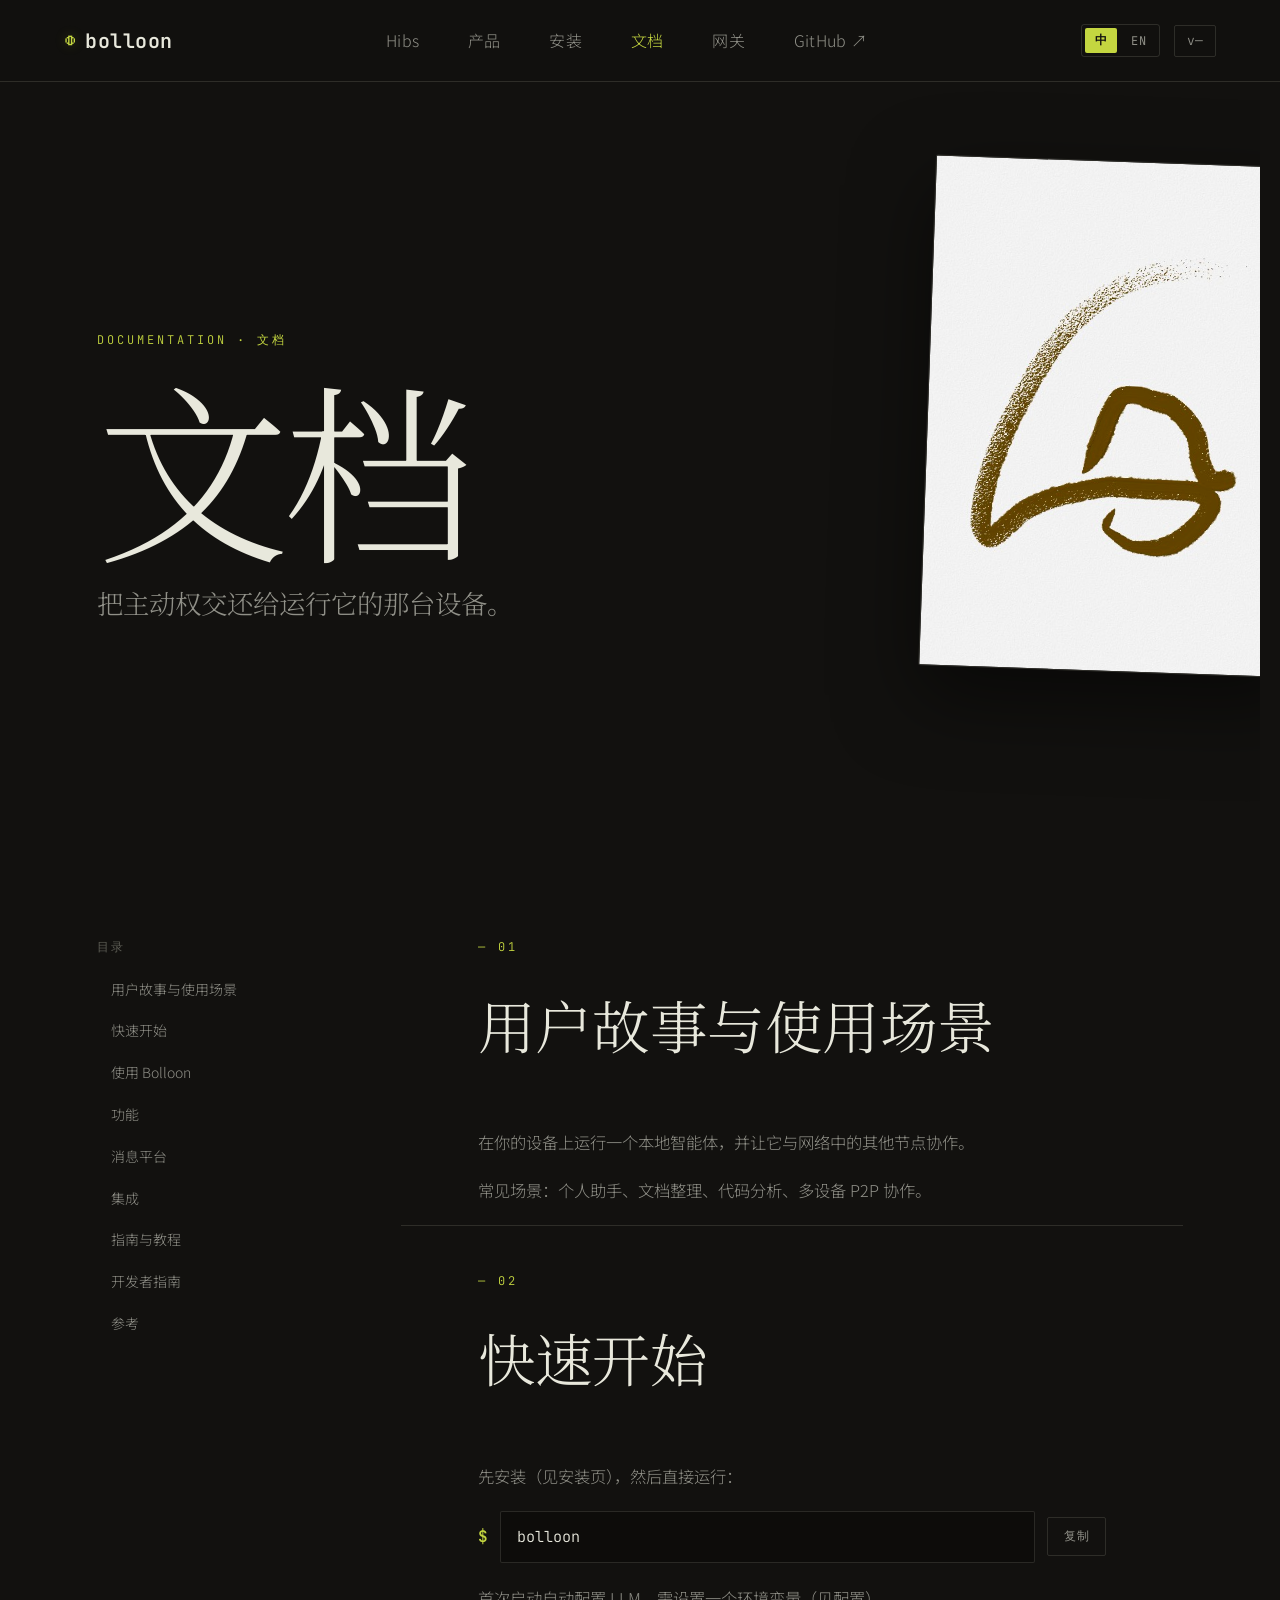
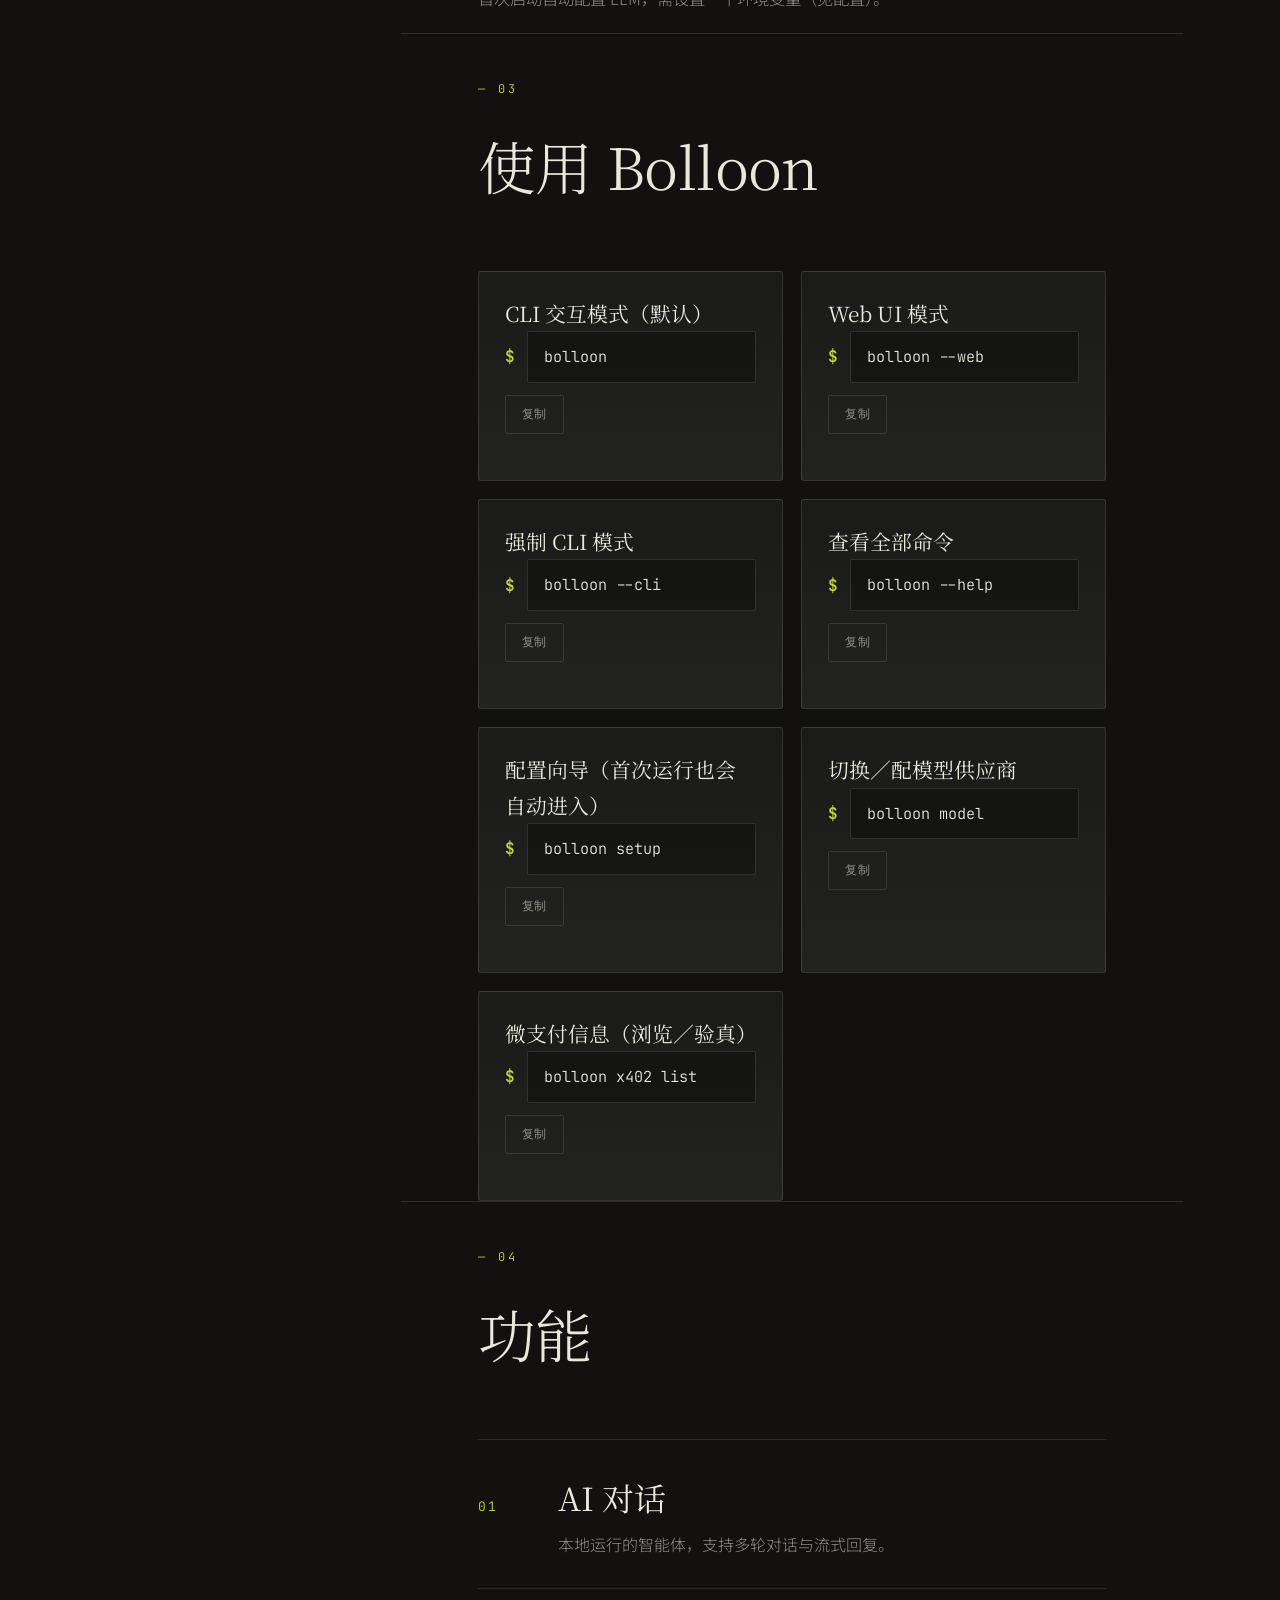
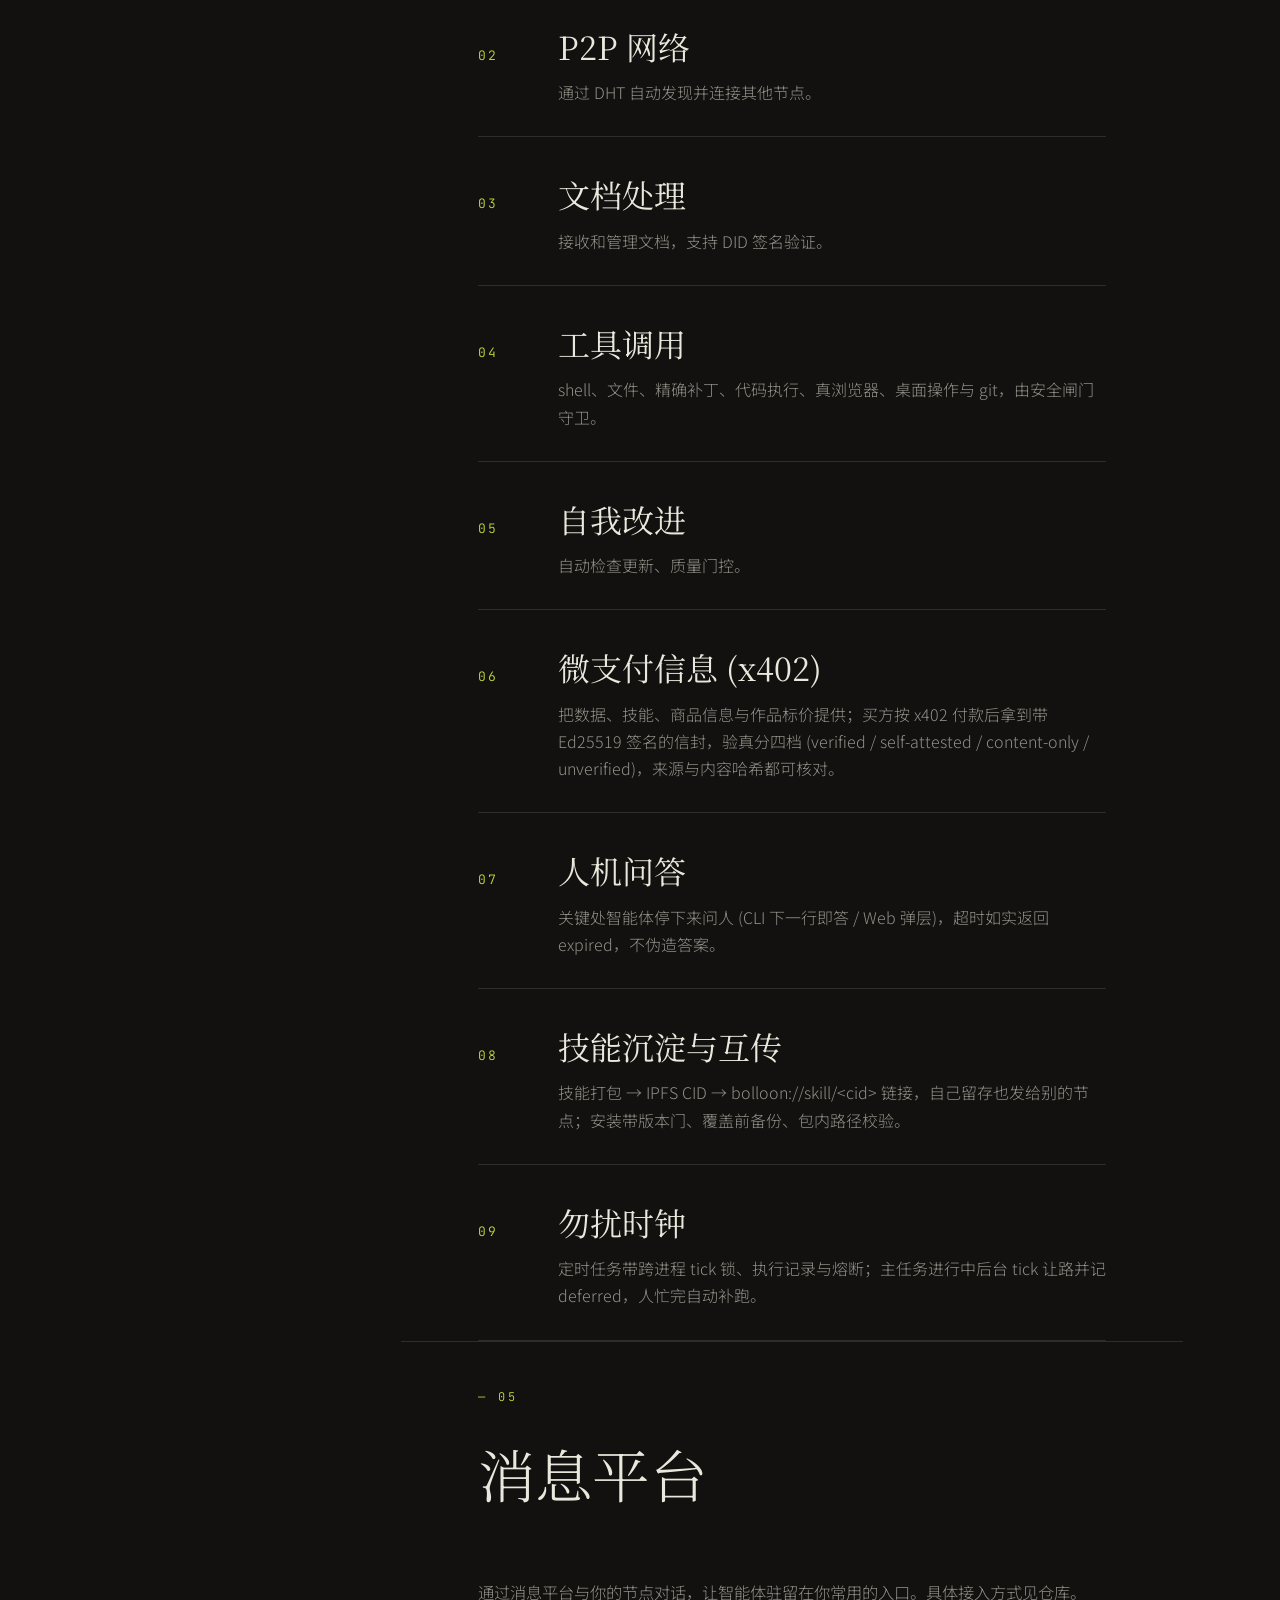
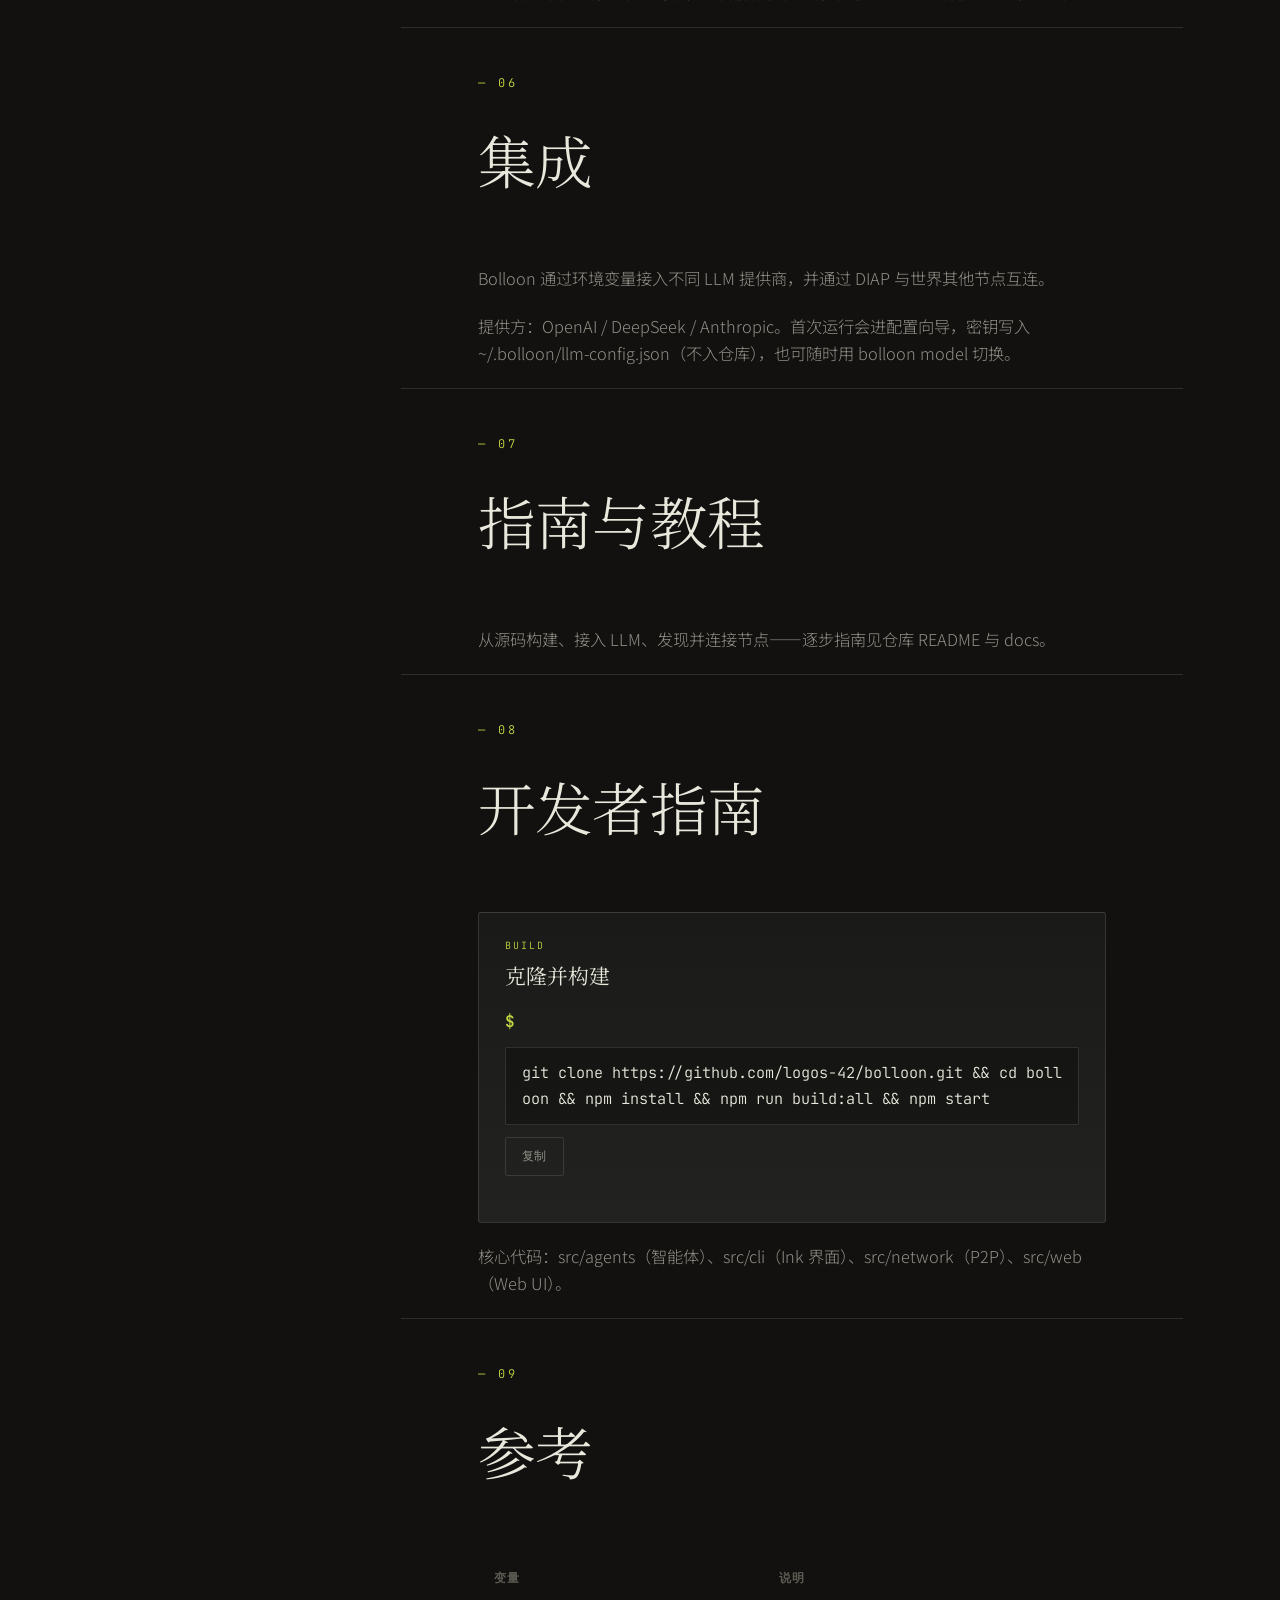
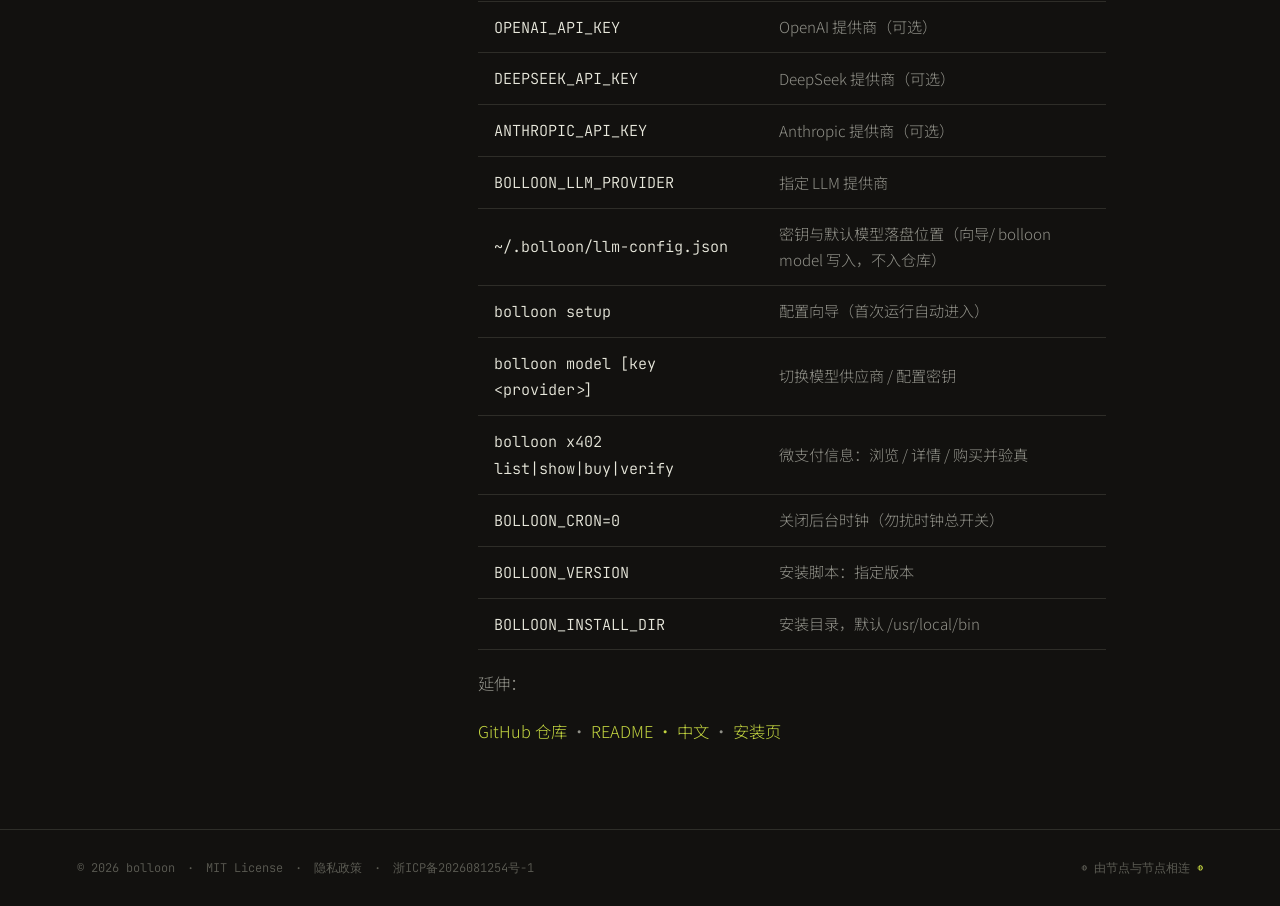
==== docs.html @ 1c067536 "chore(compliance): 页脚公示网站备案号 浙ICP备2026081254号-1 (链工信部; APP 备案号留占位待下号)" ====
<!DOCTYPE html>
<html lang="zh-CN">
<head>
<meta charset="UTF-8">
<meta name="viewport" content="width=device-width, initial-scale=1.0">
<title>Bolloon — 文档</title>
<meta name="description" content="Bolloon 文档：用户故事、快速开始、使用、功能、消息平台、集成、指南、开发者指南与参考。">
<link rel="preconnect" href="https://fonts.googleapis.com">
<link rel="preconnect" href="https://fonts.gstatic.com" crossorigin>
<link href="https://fonts.googleapis.com/css2?family=JetBrains+Mono:wght@400;500;600&family=Noto+Sans+SC:wght@300;400;500&family=Noto+Serif+SC:wght@300;400;600&display=swap" rel="stylesheet">
<link rel="icon" href="icons/favicon.ico" sizes="32x32">
<link rel="icon" type="image/png" href="icons/favicon-32x32.png" sizes="32x32">
<link rel="icon" type="image/png" href="icons/favicon-192x192.png" sizes="192x192">
<link rel="icon" type="image/png" href="icons/favicon-512x512.png" sizes="512x512">
<link rel="apple-touch-icon" href="icons/apple-touch-icon.png">
<link rel="stylesheet" href="style.css?v=33">
</head>
<body data-page="docs">

<div class="topnav">
  <header class="masthead">
    <a class="brand" href="index.html" aria-label="Bolloon 首页">
      <span class="brand-mark" aria-hidden="true">◍</span>
      <span class="brand-word" data-zh="bolloon" data-en="bolloon">bolloon</span>
    </a>
    <nav class="mast-links" aria-label="主导航">
      <div class="nav-item has-menu">
        <a href="hibs.html" data-zh="Hibs" data-en="Hibs">Hibs</a>
        <div class="nav-menu">
          <span class="nav-menu-note" data-zh="去中心化团队 · 位于中国" data-en="Decentralized team · China">去中心化团队 · 位于中国</span>
          <a href="hibs.html#about" data-zh="团队" data-en="Team">团队</a>
          <a href="hibs.html#work" data-zh="研究工作" data-en="Research">研究工作</a>
          <a href="https://github.com/logos-42/Hibs-Physics" target="_blank" rel="noopener">Hibs-Physics</a>
          <a href="https://github.com/logos-42/RiemannHIBS" target="_blank" rel="noopener">RiemannHIBS</a>
          <a href="https://github.com/logos-42/Lean_HIBS" target="_blank" rel="noopener">Lean_HIBS</a>
        </div>
      </div>
      <div class="nav-item has-menu">
        <a href="index.html" data-zh="产品" data-en="Product">产品</a>
        <div class="nav-menu">
          <a href="index.html#intro" data-zh="序厅" data-en="Intro">序厅</a>
          <a href="index.html#capabilities" data-zh="能力" data-en="Capabilities">能力</a>
          <a href="index.html#about" data-zh="关于" data-en="About">关于</a>
        </div>
      </div>
      <div class="nav-item has-menu">
        <a href="install.html" data-zh="安装" data-en="Install">安装</a>
        <div class="nav-menu">
          <a href="install.html#install" data-zh="安装" data-en="Install">安装</a>
          <a href="install.html#start" data-zh="启动" data-en="Start">启动</a>
          <a href="install.html#capabilities" data-zh="能力" data-en="Capabilities">能力</a>
        </div>
      </div>
      <div class="nav-item has-menu">
        <a href="docs.html" class="is-active" data-zh="文档" data-en="Docs">文档</a>
        <div class="nav-menu">
          <a href="#stories" data-zh="用户故事" data-en="Stories">用户故事</a>
          <a href="#getting-started" data-zh="快速开始" data-en="Getting Started">快速开始</a>
          <a href="#using" data-zh="使用" data-en="Using">使用</a>
          <a href="#features" data-zh="功能" data-en="Features">功能</a>
          <a href="#messaging" data-zh="消息平台" data-en="Messaging">消息平台</a>
          <a href="#integrations" data-zh="集成" data-en="Integrations">集成</a>
          <a href="#guides" data-zh="指南" data-en="Guides">指南</a>
          <a href="#developer" data-zh="开发者" data-en="Developer">开发者</a>
          <a href="#reference" data-zh="参考" data-en="Reference">参考</a>
        </div>
      </div>
            <div class="nav-item has-menu">
        <a href="gateway.html" data-zh="网关" data-en="Gateway">网关</a>
        <div class="nav-menu">
          <a href="gateway.html#join" data-zh="如何加入" data-en="How to join">如何加入</a>
          <a href="gateway.html#endpoints" data-zh="端点" data-en="Endpoints">端点</a>
          <a href="gateway.html#skills" data-zh="生成 skills" data-en="Implicit skills">生成 skills</a>
        </div>
      </div>
<a class="nav-item" href="https://github.com/logos-42/bolloon" target="_blank" rel="noopener" data-zh="GitHub ↗" data-en="GitHub ↗">GitHub ↗</a>
    </nav>
    <div class="mast-meta">
      <span class="lang-toggle" role="group" aria-label="语言 / Language">
        <button type="button" data-lang="zh" class="is-active">中</button>
        <button type="button" data-lang="en">EN</button>
      </span>
      <span class="version-badge">v<span id="version">—</span></span>
    </div>
  </header>
</div>

<!-- ◆ 文档序厅（配图，不与产品页重复） -->
<section class="intro doc-intro" id="intro">
  <div class="intro-inner">
    <p class="kicker" data-zh="Documentation · 文档" data-en="Documentation">Documentation · 文档</p>
    <h1 class="display"><span class="line" data-zh="文档" data-en="Docs">文档</span></h1>
    <p class="lede" data-zh="把主动权交还给运行它的那台设备。" data-en="Hand the initiative back to the device that runs it.">把主动权交还给运行它的那台设备。</p>
  </div>
  <figure class="intro-art" aria-hidden="true">
    <img src="fig/thumbnail_157.jpg" alt="" loading="eager">
  </figure>
</section>

<div class="doc-layout">
  <aside class="sidenav">
    <p class="sidenav-title" data-zh="目录" data-en="Contents">目录</p>
    <a href="#stories" data-zh="用户故事与使用场景" data-en="User Stories &amp; Use Cases">用户故事与使用场景</a>
    <a href="#getting-started" data-zh="快速开始" data-en="Getting Started">快速开始</a>
    <a href="#using" data-zh="使用 Bolloon" data-en="Using Bolloon">使用 Bolloon</a>
    <a href="#features" data-zh="功能" data-en="Features">功能</a>
    <a href="#messaging" data-zh="消息平台" data-en="Messaging Platforms">消息平台</a>
    <a href="#integrations" data-zh="集成" data-en="Integrations">集成</a>
    <a href="#guides" data-zh="指南与教程" data-en="Guides &amp; Tutorials">指南与教程</a>
    <a href="#developer" data-zh="开发者指南" data-en="Developer Guide">开发者指南</a>
    <a href="#reference" data-zh="参考" data-en="Reference">参考</a>
  </aside>

  <main class="doc-main">

    <!-- 用户故事与使用场景 -->
    <section class="doc" id="stories">
      <div class="section-head"><p class="kicker">— 01</p><h2 class="section-title" data-zh="用户故事与使用场景" data-en="User Stories &amp; Use Cases">用户故事与使用场景</h2></div>
      <p class="doc-body" data-zh="在你的设备上运行一个本地智能体，并让它与网络中的其他节点协作。" data-en="Run a local agent on your own device and let it collaborate with other nodes in the network.">在你的设备上运行一个本地智能体，并让它与网络中的其他节点协作。</p>
      <p class="doc-body" data-zh="常见场景：个人助手、文档整理、代码分析、多设备 P2P 协作。" data-en="Common scenarios: personal assistant, document organization, code analysis, and multi-device P2P collaboration.">常见场景：个人助手、文档整理、代码分析、多设备 P2P 协作。</p>
    </section>

    <!-- 快速开始 -->
    <section class="doc" id="getting-started">
      <div class="section-head"><p class="kicker">— 02</p><h2 class="section-title" data-zh="快速开始" data-en="Getting Started">快速开始</h2></div>
      <p class="doc-body" data-zh="先安装（见安装页），然后直接运行：" data-en="Install first (see the install page), then run:">先安装（见安装页），然后直接运行：</p>
      <div class="cmd-line">
        <span class="prompt">$</span><code class="cmd">bolloon</code>
        <button class="copy" data-copy="start1" aria-label="复制命令">复制</button>
      </div>
      <p class="doc-body" data-zh="首次启动自动配置 LLM，需设置一个环境变量（见配置）。" data-en="First launch auto-configures the LLM; set an environment variable (see Configuration).">首次启动自动配置 LLM，需设置一个环境变量（见配置）。</p>
    </section>

    <!-- 使用 Bolloon -->
    <section class="doc" id="using">
      <div class="section-head"><p class="kicker">— 03</p><h2 class="section-title" data-zh="使用 Bolloon" data-en="Using Bolloon">使用 Bolloon</h2></div>
      <div class="cmd-grid">
        <article class="cmd-plate mini"><h3 class="cmd-title" data-zh="CLI 交互模式（默认）" data-en="CLI interactive (default)">CLI 交互模式（默认）</h3><div class="cmd-line"><span class="prompt">$</span><code class="cmd">bolloon</code><button class="copy" data-copy="start1">复制</button></div></article>
        <article class="cmd-plate mini"><h3 class="cmd-title" data-zh="Web UI 模式" data-en="Web UI mode">Web UI 模式</h3><div class="cmd-line"><span class="prompt">$</span><code class="cmd">bolloon --web</code><button class="copy" data-copy="start2">复制</button></div></article>
        <article class="cmd-plate mini"><h3 class="cmd-title" data-zh="强制 CLI 模式" data-en="Force CLI mode">强制 CLI 模式</h3><div class="cmd-line"><span class="prompt">$</span><code class="cmd">bolloon --cli</code><button class="copy" data-copy="start4">复制</button></div></article>
        <article class="cmd-plate mini"><h3 class="cmd-title" data-zh="查看全部命令" data-en="All commands">查看全部命令</h3><div class="cmd-line"><span class="prompt">$</span><code class="cmd">bolloon --help</code><button class="copy" data-copy="start3">复制</button></div></article>
        <article class="cmd-plate mini"><h3 class="cmd-title" data-zh="配置向导（首次运行也会自动进入）" data-en="Setup wizard (also runs on first launch)">配置向导（首次运行也会自动进入）</h3><div class="cmd-line"><span class="prompt">$</span><code class="cmd">bolloon setup</code><button class="copy" data-copy="setup">复制</button></div></article>
        <article class="cmd-plate mini"><h3 class="cmd-title" data-zh="切换／配模型供应商" data-en="Switch / configure a provider">切换／配模型供应商</h3><div class="cmd-line"><span class="prompt">$</span><code class="cmd">bolloon model</code><button class="copy" data-copy="model">复制</button></div></article>
        <article class="cmd-plate mini"><h3 class="cmd-title" data-zh="微支付信息（浏览／验真）" data-en="Paid information (browse / verify)">微支付信息（浏览／验真）</h3><div class="cmd-line"><span class="prompt">$</span><code class="cmd">bolloon x402 list</code><button class="copy" data-copy="x402">复制</button></div></article>
      </div>
    </section>

    <!-- 功能 -->
    <section class="doc" id="features">
      <div class="section-head"><p class="kicker">— 04</p><h2 class="section-title" data-zh="功能" data-en="Features">功能</h2></div>
      <ol class="cap-list">
        <li><span class="cap-no">01</span><div class="cap-body"><h3 data-zh="AI 对话" data-en="AI Chat">AI 对话</h3><p data-zh="本地运行的智能体，支持多轮对话与流式回复。" data-en="A local agent with multi-turn conversation and streaming replies.">本地运行的智能体，支持多轮对话与流式回复。</p></div></li>
        <li><span class="cap-no">02</span><div class="cap-body"><h3 data-zh="P2P 网络" data-en="P2P Network">P2P 网络</h3><p data-zh="通过 DHT 自动发现并连接其他节点。" data-en="Auto-discover and connect to other nodes via DHT.">通过 DHT 自动发现并连接其他节点。</p></div></li>
        <li><span class="cap-no">03</span><div class="cap-body"><h3 data-zh="文档处理" data-en="Documents">文档处理</h3><p data-zh="接收和管理文档，支持 DID 签名验证。" data-en="Receive and manage documents with DID signature verification.">接收和管理文档，支持 DID 签名验证。</p></div></li>
        <li><span class="cap-no">04</span><div class="cap-body"><h3 data-zh="工具调用" data-en="Tool Calls">工具调用</h3><p data-zh="shell、文件、精确补丁、代码执行、真浏览器、桌面操作与 git，由安全闸门守卫。" data-en="Shell, files, exact patches, code execution, a real browser, desktop control and git — guarded by a safety gate.">shell、文件、精确补丁、代码执行、真浏览器、桌面操作与 git，由安全闸门守卫。</p></div></li>
        <li><span class="cap-no">05</span><div class="cap-body"><h3 data-zh="自我改进" data-en="Self-Improvement">自我改进</h3><p data-zh="自动检查更新、质量门控。" data-en="Automatic update checks and quality gating.">自动检查更新、质量门控。</p></div></li>
        <li><span class="cap-no">06</span><div class="cap-body"><h3 data-zh="微支付信息 (x402)" data-en="Paid Information (x402)">微支付信息 (x402)</h3><p data-zh="把数据、技能、商品信息与作品标价提供；买方按 x402 付款后拿到带 Ed25519 签名的信封，验真分四档 (verified / self-attested / content-only / unverified)，来源与内容哈希都可核对。" data-en="Price data, skills, listings and artwork; after x402 payment the buyer gets an Ed25519-signed envelope with a four-tier verdict (verified / self-attested / content-only / unverified) so source and content hash can be checked.">把数据、技能、商品信息与作品标价提供；买方按 x402 付款后拿到带 Ed25519 签名的信封，验真分四档 (verified / self-attested / content-only / unverified)，来源与内容哈希都可核对。</p></div></li>
        <li><span class="cap-no">07</span><div class="cap-body"><h3 data-zh="人机问答" data-en="Clarify">人机问答</h3><p data-zh="关键处智能体停下来问人 (CLI 下一行即答 / Web 弹层)，超时如实返回 expired，不伪造答案。" data-en="At decision points the agent stops and asks (answer on the next CLI line, or a prompt in the Web UI); timeouts return expired rather than a fabricated answer.">关键处智能体停下来问人 (CLI 下一行即答 / Web 弹层)，超时如实返回 expired，不伪造答案。</p></div></li>
        <li><span class="cap-no">08</span><div class="cap-body"><h3 data-zh="技能沉淀与互传" data-en="Skills: Persist &amp; Share">技能沉淀与互传</h3><p data-zh="技能打包 → IPFS CID → bolloon://skill/&lt;cid&gt; 链接，自己留存也发给别的节点；安装带版本门、覆盖前备份、包内路径校验。" data-en="Pack a skill → IPFS CID → a bolloon://skill/&lt;cid&gt; link you can keep or send to another node; installs are version-gated, backed up before overwrite, and path-checked.">技能打包 → IPFS CID → bolloon://skill/&lt;cid&gt; 链接，自己留存也发给别的节点；安装带版本门、覆盖前备份、包内路径校验。</p></div></li>
        <li><span class="cap-no">09</span><div class="cap-body"><h3 data-zh="勿扰时钟" data-en="Clock &amp; Do-Not-Disturb">勿扰时钟</h3><p data-zh="定时任务带跨进程 tick 锁、执行记录与熔断；主任务进行中后台 tick 让路并记 deferred，人忙完自动补跑。" data-en="Scheduled jobs with a cross-process tick lock, execution log and circuit breaker; while you are in a session background ticks defer and then catch up.">定时任务带跨进程 tick 锁、执行记录与熔断；主任务进行中后台 tick 让路并记 deferred，人忙完自动补跑。</p></div></li>
      </ol>
    </section>

    <!-- 消息平台 -->
    <section class="doc" id="messaging">
      <div class="section-head"><p class="kicker">— 05</p><h2 class="section-title" data-zh="消息平台" data-en="Messaging Platforms">消息平台</h2></div>
      <p class="doc-body" data-zh="通过消息平台与你的节点对话，让智能体驻留在你常用的入口。具体接入方式见仓库。" data-en="Talk to your node through messaging platforms, keeping your agent where you live. See the repo for integration details.">通过消息平台与你的节点对话，让智能体驻留在你常用的入口。具体接入方式见仓库。</p>
    </section>

    <!-- 集成 -->
    <section class="doc" id="integrations">
      <div class="section-head"><p class="kicker">— 06</p><h2 class="section-title" data-zh="集成" data-en="Integrations">集成</h2></div>
      <p class="doc-body" data-zh="Bolloon 通过环境变量接入不同 LLM 提供商，并通过 DIAP 与世界其他节点互连。" data-en="Bolloon plugs into different LLM providers via env vars and connects to other nodes through DIAP.">Bolloon 通过环境变量接入不同 LLM 提供商，并通过 DIAP 与世界其他节点互连。</p>
      <p class="doc-body" data-zh="提供方：OpenAI / DeepSeek / Anthropic。首次运行会进配置向导，密钥写入 ~/.bolloon/llm-config.json（不入仓库），也可随时用 bolloon model 切换。" data-en="Providers: OpenAI / DeepSeek / Anthropic. First launch runs a setup wizard; keys are written to ~/.bolloon/llm-config.json (never committed) and can be switched any time with bolloon model.">提供方：OpenAI / DeepSeek / Anthropic。首次运行会进配置向导，密钥写入 ~/.bolloon/llm-config.json（不入仓库），也可随时用 bolloon model 切换。</p>
    </section>

    <!-- 指南与教程 -->
    <section class="doc" id="guides">
      <div class="section-head"><p class="kicker">— 07</p><h2 class="section-title" data-zh="指南与教程" data-en="Guides &amp; Tutorials">指南与教程</h2></div>
      <p class="doc-body" data-zh="从源码构建、接入 LLM、发现并连接节点——逐步指南见仓库 README 与 docs。" data-en="Build from source, connect an LLM, discover and join nodes — step-by-step guides live in the repo README and docs.">从源码构建、接入 LLM、发现并连接节点——逐步指南见仓库 README 与 docs。</p>
    </section>

    <!-- 开发者指南 -->
    <section class="doc" id="developer">
      <div class="section-head"><p class="kicker">— 08</p><h2 class="section-title" data-zh="开发者指南" data-en="Developer Guide">开发者指南</h2></div>
      <div class="cmd-plate">
        <div class="cmd-meta"><span class="cmd-badge">Build</span><h3 class="cmd-title" data-zh="克隆并构建" data-en="Clone &amp; build">克隆并构建</h3></div>
        <div class="cmd-line"><span class="prompt">$</span><code class="cmd">git clone https://github.com/logos-42/bolloon.git &amp;&amp; cd bolloon &amp;&amp; npm install &amp;&amp; npm run build:all &amp;&amp; npm start</code><button class="copy" data-copy="build">复制</button></div>
      </div>
      <p class="doc-body" data-zh="核心代码：src/agents（智能体）、src/cli（Ink 界面）、src/network（P2P）、src/web（Web UI）。" data-en="Core code: src/agents (agent), src/cli (Ink UI), src/network (P2P), src/web (Web UI).">核心代码：src/agents（智能体）、src/cli（Ink 界面）、src/network（P2P）、src/web（Web UI）。</p>
    </section>

    <!-- 参考 -->
    <section class="doc" id="reference">
      <div class="section-head"><p class="kicker">— 09</p><h2 class="section-title" data-zh="参考" data-en="Reference">参考</h2></div>
      <table class="doc-table">
        <thead><tr><th data-zh="变量" data-en="Variable">变量</th><th data-zh="说明" data-en="Description">说明</th></tr></thead>
        <tbody>
          <tr><td><code>OPENAI_API_KEY</code></td><td data-zh="OpenAI 提供商（可选）" data-en="OpenAI provider (optional)">OpenAI 提供商（可选）</td></tr>
          <tr><td><code>DEEPSEEK_API_KEY</code></td><td data-zh="DeepSeek 提供商（可选）" data-en="DeepSeek provider (optional)">DeepSeek 提供商（可选）</td></tr>
          <tr><td><code>ANTHROPIC_API_KEY</code></td><td data-zh="Anthropic 提供商（可选）" data-en="Anthropic provider (optional)">Anthropic 提供商（可选）</td></tr>
          <tr><td><code>BOLLOON_LLM_PROVIDER</code></td><td data-zh="指定 LLM 提供商" data-en="Select the LLM provider">指定 LLM 提供商</td></tr>
          <tr><td><code>~/.bolloon/llm-config.json</code></td><td data-zh="密钥与默认模型落盘位置（向导/ bolloon model 写入，不入仓库）" data-en="Where keys and the default model are stored (written by the wizard / bolloon model; never committed)">密钥与默认模型落盘位置（向导/ bolloon model 写入，不入仓库）</td></tr>
          <tr><td><code>bolloon setup</code></td><td data-zh="配置向导（首次运行自动进入）" data-en="Setup wizard (auto-runs on first launch)">配置向导（首次运行自动进入）</td></tr>
          <tr><td><code>bolloon model [key &lt;provider&gt;]</code></td><td data-zh="切换模型供应商 / 配置密钥" data-en="Switch provider / configure an API key">切换模型供应商 / 配置密钥</td></tr>
          <tr><td><code>bolloon x402 list|show|buy|verify</code></td><td data-zh="微支付信息：浏览 / 详情 / 购买并验真" data-en="Paid information: browse / inspect / buy &amp; verify">微支付信息：浏览 / 详情 / 购买并验真</td></tr>
          <tr><td><code>BOLLOON_CRON=0</code></td><td data-zh="关闭后台时钟（勿扰时钟总开关）" data-en="Disable the background clock (DND master switch)">关闭后台时钟（勿扰时钟总开关）</td></tr>
          <tr><td><code>BOLLOON_VERSION</code></td><td data-zh="安装脚本：指定版本" data-en="Install script: pinned version">安装脚本：指定版本</td></tr>
          <tr><td><code>BOLLOON_INSTALL_DIR</code></td><td data-zh="安装目录，默认 /usr/local/bin" data-en="Install dir, default /usr/local/bin">安装目录，默认 /usr/local/bin</td></tr>
        </tbody>
      </table>
      <p class="doc-body" data-zh="延伸：" data-en="Links:">延伸：</p>
      <p class="doc-body"><a href="https://github.com/logos-42/bolloon" target="_blank" rel="noopener">GitHub 仓库</a> · <a href="https://github.com/logos-42/bolloon/blob/master/README.md" target="_blank" rel="noopener" data-zh="README · 中文" data-en="README">README · 中文</a> · <a href="install.html" data-zh="安装页" data-en="Install page">安装页</a></p>
    </section>

  </main>
</div>

<footer class="foot">
  <span>© <span id="year">2026</span> bolloon</span>
  <span class="foot-sep">·</span>
  <span data-zh="MIT License" data-en="MIT License">MIT License</span>
  <span class="foot-sep">·</span>
  <a class="foot-link" href="privacy.html" data-zh="隐私政策" data-en="Privacy Policy">隐私政策</a>
  <span class="foot-sep">·</span><a class="foot-link" href="https://beian.miit.gov.cn/" target="_blank" rel="noopener">浙ICP备2026081254号-1</a>
  <!-- APP 备案号（移动应用备案，与网站备案号不同号）待下号后在此公示：
       <span class="foot-sep">·</span><span>APP 备案号 XXXXXXXXXX</span> -->
  <span class="foot-right" data-zh="◍ 由节点与节点相连" data-en="◍ Connected node to node">◍ 由节点与节点相连</span>
</footer>

<script src="app.js?v=33"></script>
</body>
</html>
---- style.css ----
/* ============================================================
   Bolloon · 安装/下载页
   设计语言：炭黑 + lime（Bolloon 官方色令牌），编辑式展览排版
   ============================================================ */

:root {
  /* —— Bolloon 官方色令牌 (来自 src/web/style.css) —— */
  --bg: #12110f;          /* 页面深底 */
  --bg-2: #1a1a18;        /* 应用炭黑 */
  --bg-3: #222220;        /* 侧栏 */
  --bg-hover: #2a2a26;
  --ink: #e8e8dc;         /* 主文字 (暖米白) */
  --ink-2: #909088;       /* 次级 */
  --ink-3: #5c5c54;       /* 弱 */
  --lime: #c4d640;        /* 品牌强调 */
  --lime-hover: #d4e650;
  --lime-deep: #8a9430;
  --lime-glow: rgba(196, 214, 64, 0.25);
  --hairline: rgba(216, 216, 200, 0.14);
  --hairline-strong: rgba(216, 216, 200, 0.28);
  --paper: #f2efe6;       /* 暖纸 (用于反白小块) */

  --serif: "Noto Serif SC", "Songti SC", Georgia, serif;
  --sans: "Noto Sans SC", -apple-system, BlinkMacSystemFont, sans-serif;
  --mono: "JetBrains Mono", "SF Mono", ui-monospace, monospace;

  --maxw: 1180px;
}

* { margin: 0; padding: 0; box-sizing: border-box; }

html { scroll-behavior: smooth; }

body {
  font-family: var(--sans);
  background: var(--bg);
  color: var(--ink);
  font-weight: 300;
  line-height: 1.7;
  -webkit-font-smoothing: antialiased;
  overflow-x: hidden;
}

a { color: var(--lime); text-decoration: none; }
a:hover { color: var(--lime-hover); }
code { font-family: var(--mono); }

/* —— 顶部导航（均布 + 子标签栏）—— */
.topnav {
  position: sticky; top: 0; z-index: 60;
  background: color-mix(in srgb, var(--bg) 84%, transparent);
  backdrop-filter: blur(10px);
  border-bottom: 1px solid var(--hairline);
}
.masthead {
  display: flex; align-items: center; justify-content: space-between;
  gap: clamp(20px, 3vw, 40px);
  padding: 18px clamp(24px, 5vw, 64px);
}
.brand { display: flex; align-items: center; gap: 10px; color: var(--ink); font-family: var(--mono); flex-shrink: 0; }
.brand-mark { color: var(--lime); font-size: 22px; line-height: 1; text-shadow: 0 0 12px var(--lime-glow); }
.brand-word { font-size: 20px; font-weight: 600; letter-spacing: 0.5px; }
.mast-links { display: flex; align-items: center; justify-content: center; gap: clamp(22px, 3.5vw, 48px); flex: 1; }
.nav-item { position: relative; }
.mast-links > .nav-item > a,
.mast-links > a.nav-item {
  color: var(--ink-2); font-size: 16px; letter-spacing: 0.3px;
  display: inline-flex; align-items: center; padding: 9px 2px;
}
.mast-links > .nav-item > a:hover,
.mast-links > a.nav-item:hover { color: var(--lime); }
.mast-links a.is-active { color: var(--lime); }
.version-badge {
  font-family: var(--mono); font-size: 13px; color: var(--ink-2);
  padding: 4px 12px; border: 1px solid var(--hairline); border-radius: 2px; flex-shrink: 0;
}

/* —— 导航悬浮下拉 —— */
.nav-menu {
  position: absolute; top: 100%; left: 50%;
  transform: translateX(-50%) translateY(8px);
  display: flex; flex-direction: column; gap: 2px;
  width: max-content; min-width: 150px; padding: 8px 6px;
  background: var(--bg-3);
  border: 1px solid var(--hairline-strong);
  border-radius: 3px;
  box-shadow: 0 24px 60px rgba(0,0,0,0.5);
  opacity: 0; visibility: hidden; pointer-events: none;
  transition: opacity 0.18s ease, transform 0.18s ease, visibility 0.18s;
  z-index: 70;
}
.nav-item.has-menu:hover .nav-menu,
.nav-item.has-menu:focus-within .nav-menu {
  opacity: 1; visibility: visible; pointer-events: auto;
  transform: translateX(-50%) translateY(0);
}
.nav-menu a { color: var(--ink-2); font-size: 14px; padding: 9px 14px; border-radius: 2px; }
.nav-menu a:hover { color: var(--lime); background: var(--bg-hover); }
.nav-menu-note {
  font-size: 12px; color: var(--ink-3); letter-spacing: 0.5px;
  padding: 2px 14px 9px; border-bottom: 1px solid var(--hairline);
  margin-bottom: 5px; white-space: normal; max-width: 190px;
}
a.cmd-plate, a.cmd-plate:hover { color: var(--ink); text-decoration: none; }
a.cmd-plate .cmd-title { color: var(--ink); }

/* —— 序厅 —— */
.intro {
  position: relative;
  min-height: calc(100vh - 108px);
  display: flex; align-items: center;
  padding: clamp(40px, 8vh, 120px) clamp(24px, 6vw, 80px);
  overflow: hidden;
}
.intro-inner { max-width: 720px; position: relative; z-index: 2; }
.kicker {
  font-family: var(--mono); font-size: 12px; letter-spacing: 3px;
  text-transform: uppercase; color: var(--lime);
  margin-bottom: 28px;
}
.display {
  font-family: var(--serif); font-weight: 300;
  font-size: clamp(4rem, 15vw, 12rem);
  line-height: 0.9; letter-spacing: -0.03em;
  color: var(--ink);
}
.display .line { display: block; }
.lede {
  font-family: var(--serif);
  font-size: clamp(1.15rem, 2.2vw, 1.65rem);
  color: var(--ink-2); margin-top: 30px; max-width: 30em;
}
.lede .hl { color: var(--lime); }
/* flex-wrap: 首页 CTA 行 = 开始安装 / 加入网络 / 阅读文档 三个按钮; 390px 下必须换行, 不横向溢出 */
.intro-cta { display: flex; flex-wrap: wrap; align-items: center; gap: 22px; margin-top: 44px; }
.quiet-cta {
  font-family: var(--mono); font-size: 14px; letter-spacing: 0.5px;
  color: var(--bg); background: var(--lime);
  padding: 12px 26px; border-radius: 2px;
  transition: background 0.2s, transform 0.2s, box-shadow 0.2s;
}
.quiet-cta:hover { background: var(--lime-hover); transform: translateY(-1px); box-shadow: 0 6px 24px var(--lime-glow); color: var(--bg); }
.intro-note { font-family: var(--mono); font-size: 12px; color: var(--ink-3); letter-spacing: 1px; }

/* 序厅书法作品——偏移的展品 */
.intro-art {
  position: absolute; right: clamp(-80px, -4vw, -28px); top: 10%;
  width: clamp(220px, 30vw, 400px); z-index: 1; opacity: 0.92;
  pointer-events: none;
}
.intro-art img {
  width: 100%; border-radius: 2px;
  border: 1px solid var(--hairline);
  box-shadow: 0 30px 80px rgba(0,0,0,0.5);
  filter: saturate(1.05);
  transform: rotate(2deg);
}

/* —— 通用 section 头 —— */
section { padding: clamp(60px, 10vh, 130px) clamp(24px, 6vw, 80px); max-width: 1240px; margin: 0 auto; }
.section-head { margin-bottom: 56px; }
.section-head .kicker { margin-bottom: 18px; }
.section-title {
  font-family: var(--serif); font-weight: 300;
  font-size: clamp(2rem, 5vw, 3.6rem); letter-spacing: -0.01em;
  color: var(--ink);
}
.section-lede { color: var(--ink-2); margin-top: 16px; font-size: 1.05rem; max-width: 42em; }
.section-lede strong { color: var(--lime); font-weight: 500; }

/* —— 安装 —— */
.install { border-top: 1px solid var(--hairline); }
.os-switch {
  display: inline-flex; gap: 4px; margin-bottom: 28px;
  border: 1px solid var(--hairline); padding: 4px; border-radius: 3px;
}
.os-tab {
  font-family: var(--mono); font-size: 13px; letter-spacing: 0.3px;
  color: var(--ink-2); background: transparent; border: none;
  padding: 8px 18px; border-radius: 2px; cursor: pointer;
  transition: background 0.2s, color 0.2s;
}
.os-tab:hover { color: var(--ink); }
.os-tab.is-active { background: var(--lime); color: var(--bg); font-weight: 500; }

.cmd-plate {
  border: 1px solid var(--hairline); border-radius: 3px;
  padding: 24px 26px; margin-bottom: 20px;
  background: linear-gradient(180deg, var(--bg-2), var(--bg-3));
  transition: border-color 0.2s, box-shadow 0.2s, transform 0.2s;
}
.cmd-plate:hover { border-color: var(--hairline-strong); box-shadow: 0 0 0 1px var(--lime-glow); }
.cmd-meta { display: flex; flex-direction: column; gap: 4px; margin-bottom: 14px; }
.cmd-badge {
  font-family: var(--mono); font-size: 10px; letter-spacing: 2px;
  text-transform: uppercase; color: var(--lime);
}
.cmd-title { font-family: var(--serif); font-weight: 400; font-size: 1.3rem; }
.cmd-desc { color: var(--ink-2); font-size: 0.95rem; }

.cmd-line {
  display: flex; align-items: center; gap: 12px;
  flex-wrap: wrap;
}
.prompt { font-family: var(--mono); color: var(--lime); font-weight: 600; }
.cmd {
  font-family: var(--mono); font-size: 0.95rem; flex: 1 1 auto; min-width: 200px;
  color: var(--ink); background: rgba(0,0,0,0.28);
  border: 1px solid var(--hairline); border-radius: 2px;
  padding: 12px 16px; word-break: break-all;
}
.copy {
  font-family: var(--mono); font-size: 12px; letter-spacing: 0.5px;
  color: var(--ink-2); background: transparent;
  border: 1px solid var(--hairline); border-radius: 2px;
  padding: 10px 16px; cursor: pointer; flex-shrink: 0;
  transition: color 0.2s, border-color 0.2s, background 0.2s;
}
.copy:hover { color: var(--lime); border-color: var(--lime); }
.copy.is-copied { color: var(--lime); border-color: var(--lime); background: var(--lime-glow); }

.prereq {
  margin-top: 26px; color: var(--ink-2); font-size: 0.92rem;
  padding-left: 16px; border-left: 2px solid var(--lime-deep);
}
.prereq code { color: var(--ink); font-size: 0.85em; }

/* —— 启动 —— */
.start { border-top: 1px solid var(--hairline); }
.cmd-grid { display: grid; grid-template-columns: repeat(auto-fit, minmax(260px, 1fr)); gap: 18px; }
.cmd-plate.mini { margin-bottom: 0; }
.cmd-plate.mini .cmd-line { margin-top: 0; }

/* —— 能力（编辑式列表）—— */
.capabilities { border-top: 1px solid var(--hairline); }

/* 核心能力滚动展示栏: 轨道内容复制两份, 位移 -50% 即无缝循环 */
.cap-marquee {
  overflow: hidden; margin-bottom: clamp(24px, 4vw, 44px);
  border-top: 1px solid var(--hairline); border-bottom: 1px solid var(--hairline);
  padding: clamp(12px, 2vw, 18px) 0;
  -webkit-mask-image: linear-gradient(90deg, transparent, #000 9%, #000 91%, transparent);
  mask-image: linear-gradient(90deg, transparent, #000 9%, #000 91%, transparent);
}
.cap-marquee-track { display: flex; width: max-content; animation: cap-marquee 30s linear infinite; }
.cap-marquee:hover .cap-marquee-track { animation-play-state: paused; }
.cap-marquee-group { display: inline-flex; align-items: center; gap: clamp(22px, 4vw, 52px); padding-right: clamp(22px, 4vw, 52px); }
.cap-marquee-item { font-family: var(--serif); font-size: clamp(1.05rem, 2.1vw, 1.5rem); color: var(--ink); white-space: nowrap; }
.cap-marquee-no { font-family: var(--mono); font-size: 12px; color: var(--lime); letter-spacing: 2px; font-weight: 400; margin-right: 12px; }
.cap-marquee-sep { color: var(--lime-deep); font-size: 11px; }
@keyframes cap-marquee { from { transform: translateX(0); } to { transform: translateX(-50%); } }
@media (prefers-reduced-motion: reduce) {
  .cap-marquee-track { animation: none; }
  .cap-marquee { -webkit-mask-image: none; mask-image: none; }
}

.cap-list { list-style: none; }
.cap-list li {
  display: flex; gap: clamp(20px, 4vw, 48px); align-items: baseline;
  padding: 30px 0; border-bottom: 1px solid var(--hairline);
}
.cap-list li:first-child { border-top: 1px solid var(--hairline); }
.cap-no {
  font-family: var(--mono); font-size: 13px; color: var(--lime);
  letter-spacing: 2px; flex-shrink: 0; width: 2.5em;
}
.cap-body {}
.cap-body h3 {
  font-family: var(--serif); font-weight: 400; font-size: clamp(1.3rem, 3vw, 2rem);
  margin-bottom: 6px;
}
.cap-body p { color: var(--ink-2); max-width: 38em; }

/* —— 关于/尾声 —— */
.about { border-top: 1px solid var(--hairline); }
.about-grid {
  display: grid; grid-template-columns: minmax(200px, 0.9fr) 1.4fr;
  gap: clamp(28px, 6vw, 80px); align-items: center;
}
.exhibit img {
  width: 100%; border-radius: 2px; border: 1px solid var(--hairline);
  box-shadow: 0 30px 70px rgba(0,0,0,0.5);
}
.about-text p { color: var(--ink-2); margin-bottom: 18px; max-width: 36em; }
.about-text strong { color: var(--ink); font-weight: 500; }
.about-links { margin-top: 8px; font-family: var(--mono); font-size: 0.85rem; display: flex; align-items: center; flex-wrap: wrap; gap: 10px; }
.about-links code { color: var(--ink); }
.dot { color: var(--ink-3); }

/* —— 页脚 —— */
.foot {
  display: flex; align-items: center; gap: 12px; flex-wrap: wrap;
  padding: 28px clamp(24px, 6vw, 80px);
  border-top: 1px solid var(--hairline);
  color: var(--ink-3); font-family: var(--mono); font-size: 12px;
}
.foot-sep { color: var(--ink-3); }
.foot-right { margin-left: auto; color: var(--ink-3); }
.foot .foot-right::after { content: " ◍"; color: var(--lime); }

/* —— 滚动揭示（reduced-motion 会降级）—— */
.js .reveal { opacity: 0; transform: translateY(26px); transition: opacity 0.9s ease, transform 0.9s ease; }
.js .reveal.in { opacity: 1; transform: translateY(0); }

@media (prefers-reduced-motion: reduce) {
  html { scroll-behavior: auto; }
  .js .reveal { opacity: 1; transform: none; transition: none; }
  .intro-art img { transform: none; }
}

/* —— 响应式 —— */
@media (max-width: 820px) {
  .intro-art { position: static; width: min(70vw, 300px); margin-top: 34px; opacity: 0.9; }
  .intro { flex-direction: column; align-items: flex-start; }
  .cap-list li { flex-direction: column; gap: 8px; }
  .about-grid { grid-template-columns: 1fr; }
  .mast-links { gap: 12px; }
}

/* —— 次级 CTA（幽灵按钮） —— */
.quiet-cta.ghost {
  color: var(--ink); background: transparent;
  border: 1px solid var(--hairline-strong);
}
.quiet-cta.ghost:hover { color: var(--lime); border-color: var(--lime); background: transparent; box-shadow: none; }
/* 键盘可达性: 按钮都是真 <a>/<button>, 但 Chromium 默认焦点环在炭黑底上几乎看不见。
   统一给 CTA / 导航 / 语言切换一个 lime 描边焦点环 (只在键盘操作时出现, 鼠标点击不亮) ——
   首页新增的「加入网络」按钮与「开始安装」同一条 CTA 行, 键盘能 Tab 到且看得见。 */
.quiet-cta:focus-visible,
.mast-links a:focus-visible,
.lang-toggle button:focus-visible { outline: 2px solid var(--lime); outline-offset: 3px; }

/* —— 文档页 —— */
.doc { border-top: 1px solid var(--hairline); padding-top: clamp(40px, 7vh, 90px); }
.doc.intro-doc { border-top: none; padding-top: clamp(50px, 9vh, 110px); }
.doc-body { color: var(--ink-2); max-width: 44em; margin-bottom: 20px; font-size: 1.02rem; }
.doc-body a { color: var(--lime); }
.doc-body code { color: var(--ink); }
.doc .cmd-line { margin: 8px 0 22px; }
.doc-table {
  width: 100%; border-collapse: collapse; margin: 10px 0 20px;
  font-size: 0.95rem;
}
.doc-table th, .doc-table td {
  text-align: left; padding: 12px 16px;
  border-bottom: 1px solid var(--hairline);
}
.doc-table th { color: var(--ink-3); font-family: var(--mono); font-size: 12px; letter-spacing: 1px; text-transform: uppercase; }
.doc-table td { color: var(--ink-2); }
.doc-table td code { color: var(--ink); }
.doc-table tr:hover td { background: color-mix(in srgb, var(--lime) 4%, transparent); }

/* —— 响应式（移动端收紧） —— */
@media (max-width: 820px) {
  .cap-list li { flex-direction: column; gap: 8px; }
}

/* —— 语言切换按钮 —— */
.mast-meta { display: flex; align-items: center; gap: 14px; flex-shrink: 0; }
.lang-toggle { display: inline-flex; gap: 4px; border: 1px solid var(--hairline); border-radius: 3px; padding: 3px; }
.lang-toggle button {
  font-family: var(--mono); font-size: 12px; letter-spacing: 0.5px;
  color: var(--ink-2); background: transparent; border: none;
  padding: 4px 10px; border-radius: 2px; cursor: pointer;
  transition: color 0.18s, background 0.18s;
}
.lang-toggle button:hover { color: var(--ink); }
.lang-toggle button.is-active { background: var(--lime); color: var(--bg); font-weight: 600; }

/* —— 文档两栏布局（侧边栏 + 内容） —— */
.doc-layout {
  display: grid; grid-template-columns: minmax(200px, 240px) 1fr;
  gap: clamp(28px, 5vw, 64px);
  max-width: 1240px; margin: 0 auto;
  padding: clamp(40px, 7vh, 90px) clamp(24px, 6vw, 80px);
}
.sidenav { position: sticky; top: 120px; align-self: start; display: flex; flex-direction: column; gap: 2px; }
.sidenav-title {
  font-family: var(--mono); font-size: 12px; letter-spacing: 2px;
  text-transform: uppercase; color: var(--ink-3); margin-bottom: 10px;
}
.sidenav a {
  color: var(--ink-2); font-size: 14px; padding: 8px 12px;
  border-left: 2px solid transparent; border-radius: 0 2px 2px 0;
  transition: color 0.18s, border-color 0.18s, background 0.18s;
}
.sidenav a:hover { color: var(--ink); background: var(--bg-hover); border-left-color: var(--hairline-strong); }
.sidenav a.is-active { color: var(--lime); border-left-color: var(--lime); background: color-mix(in srgb, var(--lime) 6%, transparent); }
.doc-main { min-width: 0; }
.doc-main .doc { border-top: 1px solid var(--hairline); padding-top: clamp(32px, 5vh, 60px); padding-bottom: 0; }
.doc-main .doc:first-child { border-top: none; padding-top: 0; }

@media (max-width: 820px) {
  .doc-layout { grid-template-columns: 1fr; }
  .sidenav { position: static; flex-direction: row; flex-wrap: wrap; gap: 8px 14px; margin-bottom: 24px; }
  .sidenav-title { display: none; }
  .sidenav a { border-left: none; padding: 6px 10px; }
}

/* —— 安装框（栏目切换） —— */
.install-box {
  border: 1px solid var(--hairline); border-radius: 3px;
  background: linear-gradient(180deg, var(--bg-2), var(--bg-3));
  overflow: hidden;
}
.install-tabs { display: flex; flex-wrap: wrap; border-bottom: 1px solid var(--hairline); }
.install-tab {
  flex: 1 1 auto; min-width: 0; white-space: nowrap; padding: 14px 16px;
  background: transparent; border: none;
  border-bottom: 2px solid transparent;
  color: var(--ink-2); font-size: 15px; letter-spacing: 0.3px;
  cursor: pointer; font-family: inherit;
  transition: color 0.18s, border-color 0.18s, background 0.18s;
}
.install-tab:hover { color: var(--ink); background: var(--bg-hover); }
.install-tab.is-active { color: var(--lime); border-bottom-color: var(--lime); }
.install-pane { display: none; padding: 22px 24px; }
.install-pane.is-active { display: block; }
.install-pane .os-switch { margin-bottom: 18px; }
.install-pane .cmd-line { margin-bottom: 6px; }
.install-pane .cmd-desc { color: var(--ink-2); margin-top: 14px; font-size: 0.95rem; }
.android-actions { display: flex; align-items: center; gap: 16px; flex-wrap: wrap; margin-top: 10px; }

@media (max-width: 820px) {
  .install-tab { padding: 13px 10px; font-size: 14px; }
}
@media (max-width: 560px) {
  .install-tab { padding: 12px 8px; font-size: 13.5px; letter-spacing: 0; }
}

/* —— 网关页 —— */
.gateway-intro { min-height: auto; padding-bottom: 40px; }

/* 网关页两栏版式 (2026-09-22 leo 要求): 「链上活动」(左·仪表盘) + 「加入方式」(右·一条命令)
   必须在**同一行**, 加入方式在右侧; 窄屏 (≤900px) 自然堆叠回单栏。
   实现要点: 两个 section 原本各自是 `section{padding/max-width/margin:auto}` 的独立容器 ——
   直接并排会变成「容器套容器」的双重缩进 (右边那栏往里缩一截, 且两栏各占满 1240px 无法并排)。
   所以由 .gateway-row 统一承担容器职责 (max-width / 居中 / 内边距),
   两个子 section 自己的容器样式清零, 只保留 .doc 的发丝线 + 上内边距。
   minmax(0, …) 不能省: grid 子项默认 min-width:auto, 长表格会把列撑爆 → 横向溢出。 */
.gateway-row {
  display: grid;
  grid-template-columns: minmax(0, 1.72fr) minmax(0, 1fr);
  gap: clamp(28px, 4vw, 72px);
  align-items: start;
  max-width: 1240px; margin: 0 auto;
  padding: clamp(60px, 10vh, 130px) clamp(24px, 6vw, 80px);
  /* ★ 2026-09-24 leo:「网关页面怎么有两个顶栏横线」: 两栏子项各自都是 .doc ⇒ 各自带一条 border-top
     (.doc 的规则见上), 而栅格 gap 把这条线**切成左右两段** —— 看上去就是两条断开的横线。
     修法: 子项不再各画线 (.gateway-row > .doc 清掉 border-top), 由 .gateway-row 用**一条** ::before
     横穿两栏 (左右内缩 = 行的水平内边距, 上沿 = 行的上内边距 ⇒ 位置与原来那条线逐像素相同, 只是不再是两截)。 */
  position: relative;
}
.gateway-row::before {
  content: ""; position: absolute; pointer-events: none;
  left: clamp(24px, 6vw, 80px); right: clamp(24px, 6vw, 80px); top: clamp(60px, 10vh, 130px);
  border-top: 1px solid var(--hairline);
}
.gateway-row > .doc {
  border-top: none;                      /* 两栏不再各画一条线 ⇒ 顶栏只有 .gateway-row::before 那一条 */
  padding: 0; padding-top: clamp(40px, 7vh, 90px);
  max-width: none; margin: 0;
}
@media (max-width: 900px) {
  .gateway-row { grid-template-columns: minmax(0, 1fr); gap: clamp(28px, 6vw, 52px); }
}
.skills-form { display: flex; flex-direction: column; gap: 16px; margin: 8px 0 22px; }
.skill-field { display: flex; flex-direction: column; gap: 6px; }
.skill-field > span { font-family: var(--mono); font-size: 12px; letter-spacing: 1px; text-transform: uppercase; color: var(--ink-3); }
.skill-field input, .skill-field textarea {
  width: 100%; padding: 12px 14px; background: var(--bg-2);
  border: 1px solid var(--hairline-strong); border-radius: 3px;
  color: var(--ink); font-size: 14px; font-family: var(--mono);
  outline: none; transition: border-color 0.18s, box-shadow 0.18s;
}
.skill-field input:focus, .skill-field textarea:focus { border-color: var(--lime); box-shadow: 0 0 0 3px var(--lime-glow); }
.skill-field textarea { font-family: var(--sans); resize: vertical; min-height: 120px; }
.generate-btn { align-self: flex-start; margin-top: 4px; }
.gen-actions { display: flex; gap: 12px; flex-wrap: wrap; margin: 8px 0 18px; }
.skill-cmd {
  margin: 8px 0 4px; padding: 18px 20px;
  background: #161512; border: 1px solid var(--accent); border-radius: 10px;
}
.skill-cmd code {
  font-family: var(--mono); font-size: 15px; color: var(--accent);
  background: none; border: none; padding: 0; word-break: break-all;
}
.skill-field, .skills-form { margin-bottom: 4px; }
.cmd-desc-inline { font-family: var(--sans); color: var(--ink-2); font-size: 0.9em; border: 1px solid var(--hairline); border-radius: 3px; padding: 2px 8px; }
@media (max-width: 820px) {
  .cmd-desc-inline { display: none; }
}

/* —— 隐私政策页 (2026-09-16, scripts/gen-privacy-page.py 生成) —— */
.doc-block { margin-bottom: clamp(36px, 6vh, 64px); }
.doc-h2 {
  font-family: var(--serif); font-weight: 300;
  font-size: clamp(1.4rem, 2.6vw, 2rem); letter-spacing: -0.01em;
  color: var(--ink); margin-bottom: 18px;
}
.doc-list { list-style: none; margin: 0 0 22px; padding: 0; }
.doc-list li {
  position: relative; padding-left: 20px; margin-bottom: 12px;
  max-width: 44em; color: var(--ink-2); font-size: 1.02rem;
}
.doc-list li::before { content: "◍"; position: absolute; left: 0; top: 5px; font-size: 11px; color: var(--lime); }
.doc-table-wrap { overflow-x: auto; margin: 10px 0 22px; }
.doc-table-wrap .doc-table { min-width: 680px; margin: 0; }
.foot-link { color: var(--ink-3); }
.foot-link:hover { color: var(--lime); }

/* ============================================================
   链上活动 (On-chain activity) — 2026-09-21 建; 由「网络脉冲」改名 2026-09-22
   数据: 公开只读接口 GET /api/public/network/progress (见 app.js 末尾多实例模块)
   钩子: 每个活动区是 [data-pulse] 根, 区内为 data-pulse-* 节点 —— 样式一律挂
         [data-pulse] 而不挂具体 id, 这样网关页那份与首页序栏紧凑份共用一套规则。
   网关页 = 短说明 + 小结行 + 一张表; 首页 = 更轻的紧凑份。
   风格: 炭黑 + lime 编辑式排版 —— 大留白 / 发丝线 / 圆角 ≤ 2px / 无阴影渐变
   ============================================================ */
.gateway-pulse .section-head { margin-bottom: 32px; }
.pulse-head {
  display: flex; flex-wrap: wrap; align-items: baseline; gap: 10px 22px;
  margin-top: clamp(22px, 4vh, 38px);
  font-family: var(--mono); font-size: 12px; letter-spacing: 1px; color: var(--ink-3);
}
.pulse-state { display: inline-flex; align-items: center; gap: 9px; text-transform: uppercase; color: var(--ink-3); }
.pulse-state-text { display: none; }
[data-pulse][data-pulse-state="loading"] .pulse-state-text[data-state="loading"],
[data-pulse][data-pulse-state="live"] .pulse-state-text[data-state="live"],
[data-pulse][data-pulse-state="stale"] .pulse-state-text[data-state="stale"],
[data-pulse][data-pulse-state="unavailable"] .pulse-state-text[data-state="unavailable"] { display: inline; }
[data-pulse][data-pulse-state="live"] .pulse-state { color: var(--lime); }
[data-pulse][data-pulse-state="stale"] .pulse-state { color: var(--lime-deep); }
.pulse-dot { width: 7px; height: 7px; border-radius: 50%; background: currentColor; flex-shrink: 0; }
[data-pulse][data-pulse-state="live"] .pulse-dot { animation: pulse-dot 2.4s ease-in-out infinite; }
@keyframes pulse-dot { 0%, 100% { opacity: 1; } 50% { opacity: 0.3; } }
.pulse-scope { color: var(--ink-2); }
.pulse-snapshot { color: var(--ink-3); }
.pulse-snapshot time { font-family: var(--mono); color: var(--ink-2); }
.pulse-snapshot-ago { color: var(--ink-3); }
/* 快照年龄 (2026-09-24): 状态徽章右边的「(3 分钟前)」——
   颜色不跟随 live/stale 的 lime (那是状态色, 年龄是附属信息), 正字不随 .pulse-state 的 uppercase;
   全部内容由 app.js 用 textContent 写入 (无内部节点, 切语言/轮询刷新都不重建 DOM)。 */
.pulse-age { color: var(--ink-3); text-transform: none; letter-spacing: 0; font-variant-numeric: tabular-nums; }
.pulse-age:empty { display: none; }
.pulse-sep { color: var(--ink-3); }
[data-pulse] [hidden] { display: none !important; }

/* 小结行: 一行六个计数 (节点 / 智能体 / 任务 / 已完成 / 已结算 / 钱包签名)。
   2026-09-24: 「已验证」槽已去掉 (链上索引没有对应事件 ⇒ 无源可报, 页面不再显示「未接入」)。
   数值仍是衬线字号, 但不再占屏 —— 网关页的主体现在是下面那张表。 */
.pulse-summary { list-style: none; display: flex; flex-wrap: wrap; align-items: baseline; gap: 6px 30px; margin: clamp(20px, 3.4vh, 34px) 0 clamp(14px, 2.4vh, 24px); }
.pulse-summary li { display: flex; align-items: baseline; gap: 8px; }
.pulse-summary b {
  font-family: var(--serif); font-weight: 300;
  font-size: clamp(1.7rem, 2.6vw, 2.1rem); line-height: 1; color: var(--ink);
  font-variant-numeric: tabular-nums;
}
.pulse-summary span { font-family: var(--mono); font-size: 11px; letter-spacing: 1.6px; text-transform: uppercase; color: var(--ink-3); }
/* 每个计数旁的口径短标记 (2026-09-24): 就地说明这个数**从哪来** —— 链上索引·全量 / 24h 脉冲 /
   24h 签名审计 / 未接入。比标签更小更淡 (是旁注, 不是主角), 但必须与数字同屏可读 (不进 notes、不藏 title 里)。 */
.pulse-scope-tag { font-family: var(--mono); font-style: normal; font-size: 9px; letter-spacing: 0.6px; color: var(--ink-3); opacity: 0.72; white-space: nowrap; }
.pulse-scope-tag:empty { display: none; }
.pulse-scope-tag[title] { cursor: help; }

.pulse-sub { font-family: var(--mono); font-weight: 400; font-size: 11px; letter-spacing: 2px; text-transform: uppercase; color: var(--lime); margin-bottom: 16px; }

/* —— 待接单任务 (2026-09-23): 快照 open_tasks[] = 未认领且未过期的公告, 一行一个 chip ——
   排版沿用同一套 (等宽 / 发丝线 / ≤2px 圆角), 但**小标题用独立类名 .pulse-task-sub**:
   .pulse-sub 在 verify-site.mjs 里被当作「智能体私有站」小标题的唯一实例逐字比对 (EN 断言),
   换类名而不是改那条断言 —— 门只加不减。 */
.pulse-tasks { min-width: 0; margin-bottom: clamp(24px, 3.4vh, 36px); }
.pulse-task-sub { font-family: var(--mono); font-weight: 400; font-size: 11px; letter-spacing: 2px; text-transform: uppercase; color: var(--lime); margin-bottom: 6px; }
/* 「预算 · 原子」: 极短标记 (不是整句) —— 页面对预算只做展示, 不替快照换算小数位 */
.pulse-task-note { font-family: var(--mono); font-size: 10px; letter-spacing: 1.4px; text-transform: uppercase; color: var(--ink-3); margin-bottom: 12px; }
/* 列表容器 = **固定高度 + 下滑滚动** (2026-09-24 leo:「这个任务条目你设置一下固定高度, 就这个目前的高度
   就可以, 以后可以下滑滚动查看, 分页分栏切换」)。
   高度取「一行 chip 的实测值」(1440px 真浏览器量得 40.69px = 上 9 + 下 9 + 两条发丝线 2 + 行高 20.69),
   所以加进来的条目**不会把这一块撑高**, 也不会把下面的区块推下去 —— 多出来的在框内滚动。
   窄屏 chip 会换行, 实测 61.38px (390px), 故媒体查询里换一个基准值。 */
.pulse-tasks { --pulse-task-row-h: 40.69px; }
.pulse-tasks-list { margin: 0; height: var(--pulse-task-row-h); overflow-y: auto; overscroll-behavior: contain; }
/* 分栏 (双栏): 同一固定高度下并排两条 —— 条目更多时先横着看, 再竖着滚 */
.pulse-tasks-list.is-cols2 { display: grid; grid-template-columns: 1fr 1fr; column-gap: 22px; align-content: start; }
/* 分页 / 分栏控件 (只在网关页有钩子; 一页装得下 → 整行隐藏, 不添噪音)
   2026-09-24 leo:「切换也太模糊, 颜色换一下 bolloon 色系」:
   ① 颜色 = 品牌色 (--lime): 控件默认就穿 lime 文字 + lime-deep 描边 + 极淡 lime 底 —— 一眼看出"这是能按的",
      不再是灰字灰边那种"看着像说明文字"的样子; 悬停反白 (实心 lime + 深底文字)、
      按下 (aria-pressed=true) = 实心 lime、禁用 = 退回弱色无底色。四态各有明确样子, 不靠猜。
   ② 文案的"模糊"不在这层修 —— 按钮写的是**动词+去向**(上一页/下一页/切到双栏), 见 app.js 的 colsText/翻页 title。 */
.pulse-tasks-ctl, .pulse-activity-ctl {
  display: flex; align-items: center; gap: 10px; margin: 8px 0 0;
  font-family: var(--mono); font-size: 10.5px; letter-spacing: 1.2px; text-transform: uppercase; color: var(--ink-3);
}
.pulse-tasks-ctl[hidden], .pulse-activity-ctl[hidden] { display: none; }
.pulse-tasks-pageinfo, .pulse-activity-pageinfo { color: var(--ink-2); }
.pulse-ctl-btn {
  font: inherit; letter-spacing: inherit; cursor: pointer;
  color: var(--lime); background: rgba(196, 214, 64, 0.07);
  border: 1px solid var(--lime-deep); border-radius: 2px; padding: 4px 8px;
}
.pulse-ctl-btn:hover:not(:disabled) { color: var(--bg); background: var(--lime-hover); border-color: var(--lime-hover); }
.pulse-ctl-btn:focus-visible { outline: 2px solid var(--lime); outline-offset: 2px; }
/* 禁用不是"退回灰色" (2026-09-24 真截图复核抓到): 真快照此刻正好 15 行 = 一页 ⇒ 两个翻页按钮**长期**禁用,
   若禁用态写成灰字灰边, 这条栏在线上永远是一片灰 —— leo 要的 bolloon 色系根本看不见。
   所以禁用 = **暗调的品牌色 + 虚线边** (仍是 lime 系, 但一眼看出按不动), 实心 lime 只留给可点的那一态。 */
.pulse-ctl-btn:disabled { color: var(--lime-deep); background: none; border: 1px dashed var(--lime-deep); cursor: default; }
.pulse-ctl-btn[aria-pressed="true"] { color: var(--bg); background: var(--lime); border-color: var(--lime); }
.pulse-task-chip {
  display: block; padding: 9px 0; border-bottom: 1px solid var(--hairline);
  font-family: var(--mono); font-size: 11.5px; line-height: 1.8; color: var(--ink-2);
  min-width: 0; overflow-wrap: anywhere;
}
.pulse-task-chip:first-child { border-top: 1px solid var(--hairline); }
/* 分隔符挂在**后一个**字段的 ::before 上 —— 换行时分隔符跟着它的字段, 不孤零零留在行尾 */
.pulse-task-chip > * + *::before { content: ' · '; color: var(--ink-3); }
.pulse-task-cap { color: var(--ink); }
.pulse-task-budget { color: var(--lime); }
.pulse-task-deadline { color: var(--ink-2); }
.pulse-task-id { font-family: var(--mono); color: var(--ink-3); }
/* 被条数上限截掉时如实计数 (+N), 不静默吞掉 */
.pulse-task-more { display: inline-block; padding: 9px 0; font-family: var(--mono); font-size: 11.5px; letter-spacing: 1.2px; color: var(--ink-3); }

/* —— 链上活动表: 一行 = 一条已确认的链上任务/交易 (2026-09-22) ——
   编辑式排版: 发丝线分隔 / 等宽字体装标识 / 圆角 ≤ 2px / 窄屏整表横向滚动。
   最终性三档各一色徽标: 已观察 (中性) · 已确认 (深 lime 描边) · 已最终确定 (lime 实底)。
   未知/认不出的最终性用虚线徽标 —— 不假装它是三档之一。 */
/* 链上活动表的**高度上限 = 十五行** (2026-09-24 leo:「可以按十五行的高度来设计吗」):
   --pulse-activity-h 取「现在这份 15 行的真高度」的实测值 —— 1440px = 30.69(caption) + 41.19(表头) + 15×52.84(行)
   = 865.03px; 窄屏 (≤640px) 行高变 77.38 → 1233px. 两个数都由真浏览器量出来, 不是拍的.
   ≤ 15 行: 这一层贴着内容高 (5 行就是 5 行的高度, 不留空档); > 15 行: 封顶后**框内滚动** —— 整页不被拉长.
   表头 sticky + 不透明底: 滚到下面时列名还在, 行不会从它底下透出来. */
.pulse-table-wrap { --pulse-activity-h: 865.03px; margin: 0 0 clamp(18px, 2.6vh, 28px); }
.pulse-table-scroll { max-height: var(--pulse-activity-h); overflow: auto; overscroll-behavior: contain; }
.pulse-table { width: 100%; min-width: 880px; border-collapse: collapse; }
.pulse-table-cap {
  caption-side: top; text-align: left; padding: 0 0 12px;
  font-family: var(--mono); font-size: 11px; letter-spacing: 1.6px; text-transform: uppercase; color: var(--ink-3);
}
.pulse-table th, .pulse-table td { text-align: left; padding: 11px 16px 11px 0; vertical-align: baseline; border-bottom: 1px solid var(--hairline); }
.pulse-table thead th {
  font-family: var(--mono); font-weight: 400; font-size: 11px; letter-spacing: 1.2px;
  text-transform: uppercase; color: var(--ink-3); border-bottom-color: var(--line);
  /* 表头钉住 (2026-09-24): 行数超过十五行时框内滚动, 列名不许跟着滚走.
     不透明底 (--bg 是实色) + z-index —— 否则底下的行会从它背后透出来. */
  position: sticky; top: 0; z-index: 1; background: var(--bg);
}
.pulse-table tbody tr:first-child td { border-top: 1px solid var(--hairline); }
.pulse-table tbody tr:hover td { background: color-mix(in srgb, var(--lime) 4%, transparent); }
.pulse-td-task code { font-family: var(--mono); font-size: 12.5px; color: var(--ink); white-space: nowrap; }
/* 交易标签 (2026-09-23): 有公网浏览器 → <a> (新窗口, 回链里哈希与这一行逐字相同); 没有 → 纯文本 <code>。
   两态同一套短写与字号 —— 「点不了」不能被误读成「数据缺了」。 */
.pulse-td-task .pulse-tx-ref,
.pulse-td-task .pulse-tx-link { font-family: var(--mono); font-size: 11.5px; color: var(--ink-3); margin-left: 6px; white-space: nowrap; }
.pulse-td-task .pulse-tx-link { color: var(--lime); text-decoration: none; border-bottom: 1px dotted currentColor; }
/* 合约地址/合约链接**不上页面** (2026-09-23 leo 拍板收窄): 网络格只有 chain_id 纯文本, 没有 .pulse-contract-link 这种东西 */
.pulse-c-tx-hint { color: var(--ink-3); }
.pulse-c-tx { font-family: var(--mono); font-size: 10.5px; color: var(--ink-2); }
.pulse-c-tx .pulse-c-tx-link { color: var(--lime); text-decoration: none; border-bottom: 1px dotted currentColor; }
.pulse-state-word, .pulse-kind-word { font-size: 0.95rem; color: var(--ink-2); }
.pulse-td-net, .pulse-td-block, .pulse-td-time { font-family: var(--mono); font-size: 12px; color: var(--ink-3); white-space: nowrap; }
.pulse-td-time time { font-family: var(--mono); }
.pulse-td-fin { white-space: nowrap; }
.pulse-conf { font-family: var(--mono); font-size: 12.5px; color: var(--ink-2); margin-right: 10px; }
.pulse-fin {
  display: inline-block; font-family: var(--mono); font-size: 10.5px; letter-spacing: 1.2px;
  text-transform: uppercase; padding: 3px 8px; border: 1px solid var(--hairline); border-radius: 2px;
}
.pulse-fin.is-observed { color: var(--ink-2); border-color: var(--line); }
.pulse-fin.is-confirmed { color: var(--lime-deep); border-color: var(--lime-deep); }
.pulse-fin.is-finalized { color: var(--bg); background: var(--lime); border-color: var(--lime); }
.pulse-fin.is-other, .pulse-fin.is-unknown { color: var(--ink-3); border-style: dashed; }
.pulse-activity-empty { margin-top: 12px; }
.pulse-activity-source { margin-top: 10px; font-family: var(--mono); font-size: 11.5px; letter-spacing: 0.6px; color: var(--ink-3); }
/* 口径行 (2026-09-22): 讲清「小结行 (24h 脉冲事件口径)」与「本表 N 行 (链上索引口径)」为什么数字不同,
   以及这批行属于哪条链。左侧竖线 + 次级字色 —— 它是说明, 不是数据。 */
.pulse-activity-totals { border-left: 2px solid var(--lime-deep); padding-left: 12px; margin-top: 10px; line-height: 1.7; color: var(--ink-2); max-width: 68em; }
.pulse-c-totals-line { border-left: 2px solid var(--lime-deep); padding-left: 12px; margin-top: 12px; font-family: var(--mono); font-size: 11.5px; line-height: 1.7; color: var(--ink-3); max-width: 46em; }
.pulse-compact .pulse-c-totals-line { border-left-width: 1px; padding-left: 10px; max-width: 42em; }

.pulse-feed { list-style: none; }
.pulse-feed li { display: flex; align-items: baseline; gap: 18px; padding: 10px 0; border-bottom: 1px solid var(--hairline); }
.pulse-feed li:first-child { border-top: 1px solid var(--hairline); }
.pulse-feed-time { flex: 0 0 8.5em; font-family: var(--mono); font-size: 11px; color: var(--ink-3); }
.pulse-feed-text { color: var(--ink-2); font-size: 0.95rem; }
.pulse-empty { display: none; font-family: var(--mono); font-size: 0.9rem; color: var(--ink-3); }
.pulse-empty.is-shown { display: block; }

.pulse-caveat { border-left: 2px solid var(--lime-deep); padding-left: 16px; color: var(--ink-2); font-size: 0.95rem; max-width: 44em; }
.pulse-notes { list-style: none; margin-top: 10px; padding-left: 18px; }
.pulse-notes li { font-family: var(--mono); font-size: 0.85rem; color: var(--ink-3); }
.pulse-inline-note { font-family: var(--mono); font-size: 0.85em; color: var(--ink-3); }
.pulse-hint { display: none; margin-top: 20px; padding: 18px 20px; max-width: 52em; border: 1px solid var(--hairline); border-radius: 2px; color: var(--ink-2); font-size: 0.95rem; }
[data-pulse][data-pulse-state="unavailable"] .pulse-hint { display: block; }
.pulse-hint .cmd-line { margin-top: 10px; }
.pulse-example { font-family: var(--mono); font-size: 12.5px; color: var(--lime); border: 1px solid var(--hairline); border-radius: 2px; padding: 8px 12px; word-break: break-all; }

/* —— 智能体私有站 (IPNS): 列表 + 粘贴打开器 (2026-09-21) ——
   无动画 (所以不需要 reduce-motion 例外); 长 cid 一律 break-all 不撑破容器。 */
.pulse-sites { margin-bottom: clamp(28px, 4vh, 44px); }
.pulse-sites-note { color: var(--ink-3); font-size: 0.92rem; max-width: 52em; }
.pulse-sites-list { list-style: none; margin: 12px 0 16px; }
.pulse-sites-list li { display: flex; flex-wrap: wrap; align-items: baseline; gap: 6px 16px; padding: 10px 0; border-bottom: 1px solid var(--hairline); }
.pulse-sites-list li:first-child { border-top: 1px solid var(--hairline); }
.pulse-site-label { font-family: var(--mono); font-size: 12px; letter-spacing: 0.5px; color: var(--ink); }
.pulse-site-link { font-family: var(--mono); font-size: 12px; color: var(--lime); word-break: break-all; min-width: 0; }
.pulse-ipns { margin-top: 4px; padding: 16px 18px; border: 1px solid var(--hairline); border-radius: 2px; }
.pulse-ipns-row { display: flex; flex-wrap: wrap; align-items: flex-end; gap: 12px; }
.pulse-ipns-field { display: flex; flex-direction: column; gap: 7px; flex: 1 1 300px; min-width: 0; }
.pulse-ipns-label { font-family: var(--mono); font-size: 11px; letter-spacing: 1.4px; text-transform: uppercase; color: var(--ink-3); }
.pulse-ipns-input {
  width: 100%; background: #161512; color: var(--ink);
  border: 1px solid var(--line); border-radius: 2px; padding: 10px 12px;
  font-family: var(--mono); font-size: 12.5px;
}
.pulse-ipns-input:focus-visible, .pulse-ipns-input:focus { outline: 2px solid var(--lime); outline-offset: 1px; border-color: var(--lime-deep); }
.pulse-ipns-input[aria-invalid="true"] { border-color: #d9a441; }
.pulse-ipns-open { flex: 0 0 auto; }
.pulse-ipns-msg { margin-top: 10px; font-family: var(--mono); font-size: 12px; line-height: 1.5; color: var(--ink-3); word-break: break-all; }
.pulse-ipns-msg.is-error { color: #d9a441; }
.pulse-ipns-msg.is-ok { color: var(--ink-2); }
.pulse-ipns-hint { margin-top: 8px; color: var(--ink-3); font-size: 0.88rem; max-width: 52em; }
.pulse-ipns-out { position: fixed; left: -9999px; top: 0; width: 1px; height: 1px; overflow: hidden; }
/* 网关页 skills 栏: 指向站内 skills 索引 (这一栏只留一条 read 命令) */
.skills-index-pointer { margin-top: 14px; max-width: 52em; }

/* —— 首页序栏紧凑版 (index.html hero): 更小字号 / 更密行距 / 不做卡片墙 —— */
.pulse-compact {
  margin-top: clamp(26px, 4vh, 42px); padding-top: 16px;
  border-top: 1px solid var(--hairline);
  max-width: 620px;
  font-family: var(--mono); font-size: 11.5px; line-height: 1.6; color: var(--ink-3);
}
.pulse-compact .pulse-state { font-size: 11px; letter-spacing: 1.6px; }
.pulse-compact .pulse-dot { width: 5px; height: 5px; }
.pulse-c-scope { display: inline; color: var(--ink-2); font-size: 11px; letter-spacing: 0.5px; }
.pulse-c-scope[hidden] { display: none !important; }
.pulse-compact .pulse-state + .pulse-c-scope { margin-left: 12px; }
.pulse-c-totals { list-style: none; display: flex; flex-wrap: wrap; align-items: baseline; gap: 4px 26px; margin: 12px 0 10px; }
.pulse-c-totals li { display: flex; align-items: baseline; gap: 7px; }
.pulse-c-totals b {
  font-family: var(--serif); font-weight: 300;
  font-size: 1.6rem; line-height: 1; color: var(--ink);
  font-variant-numeric: tabular-nums;
}
.pulse-c-totals span { font-size: 10px; letter-spacing: 1.5px; text-transform: uppercase; color: var(--ink-3); }
.pulse-c-meta { color: var(--ink-3); font-size: 11px; }
.pulse-c-meta time { font-family: var(--mono); color: var(--ink-2); }
.pulse-compact .pulse-feed { margin-top: 6px; }
.pulse-compact .pulse-feed li,
.pulse-compact .pulse-feed li:first-child { padding: 6px 0; gap: 10px; border-top: none; border-bottom: none; }
.pulse-compact .pulse-feed-time { flex: 0 0 7em; font-size: 10.5px; }
.pulse-compact .pulse-feed-text { font-size: 0.85rem; }
.pulse-compact .pulse-empty { font-size: 0.8rem; margin-top: 4px; }
/* 首页紧凑版的待接单任务: 一行标记 + 最近的条目 (chip 压成单行, 无分隔线) */
.pulse-c-tasks { margin-top: 10px; font-size: 0.8rem; min-width: 0; overflow-wrap: anywhere; --pulse-task-row-h: 24.47px; }   /* 紧凑版一行 chip 的实测高度 (1440px) */
.pulse-c-tasks-label { font-family: var(--mono); font-size: 10px; letter-spacing: 1.4px; text-transform: uppercase; color: var(--ink-3); }
.pulse-compact .pulse-tasks-list { display: block; margin-top: 2px; }
.pulse-compact .pulse-task-chip,
.pulse-compact .pulse-task-chip:first-child { padding: 2px 0; border: 0; font-size: 0.8rem; line-height: 1.6; }
.pulse-compact .pulse-task-more { padding: 2px 0; font-size: 0.8rem; }
.pulse-compact .pulse-caveat { margin-top: 12px; border-left-width: 1px; padding-left: 10px; font-size: 0.82rem; max-width: 42em; }
.pulse-compact .pulse-hint { margin-top: 12px; padding: 10px 12px; max-width: 42em; font-size: 0.82rem; }
.pulse-compact .pulse-hint .cmd-line { margin: 8px 0 0; }
.pulse-compact .pulse-example { font-size: 11px; padding: 5px 8px; }
.pulse-c-more { margin-top: 12px; font-size: 10.5px; letter-spacing: 1.4px; text-transform: uppercase; }
.pulse-c-more a { color: var(--ink-3); }
.pulse-c-more a:hover { color: var(--lime); }

/* 移动端: 统计纵向堆叠 */
@media (max-width: 640px) {
  .pulse-head { flex-direction: column; gap: 8px; }
  /* 小结行: 窄屏逐项一行 (值左 · 标签右), 不挤成数字墙 */
  .pulse-summary { flex-direction: column; align-items: stretch; gap: 10px; }
  .pulse-summary li {
    justify-content: space-between; gap: 14px;
    padding-bottom: 9px; border-bottom: 1px solid var(--hairline);
  }
  .pulse-summary li:last-child { border-bottom: none; padding-bottom: 0; }
  .pulse-summary b { font-size: 1.5rem; }
  /* 链上活动表: 窄屏整表横向滚动 (由 .pulse-table-scroll 承接), 列宽不被压扁;
     行高在窄屏变高 (52.84 → 77.38) → 十五行的上限跟着变 (这是实测值, 不是拍的) */
  .pulse-table { min-width: 720px; }
  .pulse-table-wrap { --pulse-activity-h: 1233px; }
  .pulse-feed li { flex-direction: column; gap: 2px; }
  .pulse-feed-time { flex: none; }
  /* 智能体私有站: 列表纵向, 粘贴框纵向 (输入框 + 按钮各占整行, 不横向溢出) */
  .pulse-sites-list li { flex-direction: column; gap: 4px; }
  .pulse-ipns { padding: 14px 14px; }
  .pulse-ipns-row { flex-direction: column; align-items: stretch; gap: 10px; }
  .pulse-ipns-field { flex: 1 1 auto; }
  .pulse-ipns-open { width: 100%; }
  /* 待接单任务: 窄屏一行一个 chip (capability 常有连字符长串, 靠 overflow-wrap 兜住, 不撑破容器) */
  .pulse-tasks { --pulse-task-row-h: 61.38px; }   /* 窄屏 chip 换行后的实测行高 (390px), 仍是固定高度 + 框内滚动 */
  .pulse-tasks-list { display: block; }
  .pulse-task-chip { overflow-wrap: anywhere; word-break: break-word; }
  /* 首页紧凑版: 数值纵向堆叠 (值左 · 标签右), 不挤成一行 */
  .pulse-compact .pulse-state + .pulse-c-scope { display: block; margin-left: 0; }
  .pulse-c-totals { flex-direction: column; align-items: stretch; gap: 10px; margin: 14px 0 12px; }
  .pulse-c-totals li {
    justify-content: space-between; gap: 12px;
    padding-bottom: 8px; border-bottom: 1px solid var(--hairline);
  }
  .pulse-c-totals li:last-child { border-bottom: none; padding-bottom: 0; }
  .pulse-compact .pulse-feed li,
  .pulse-compact .pulse-feed li:first-child { flex-direction: column; gap: 2px; }
  .pulse-compact .pulse-feed-time { flex: none; }
}

@media (prefers-reduced-motion: reduce) {
  .pulse-dot { animation: none !important; }
}
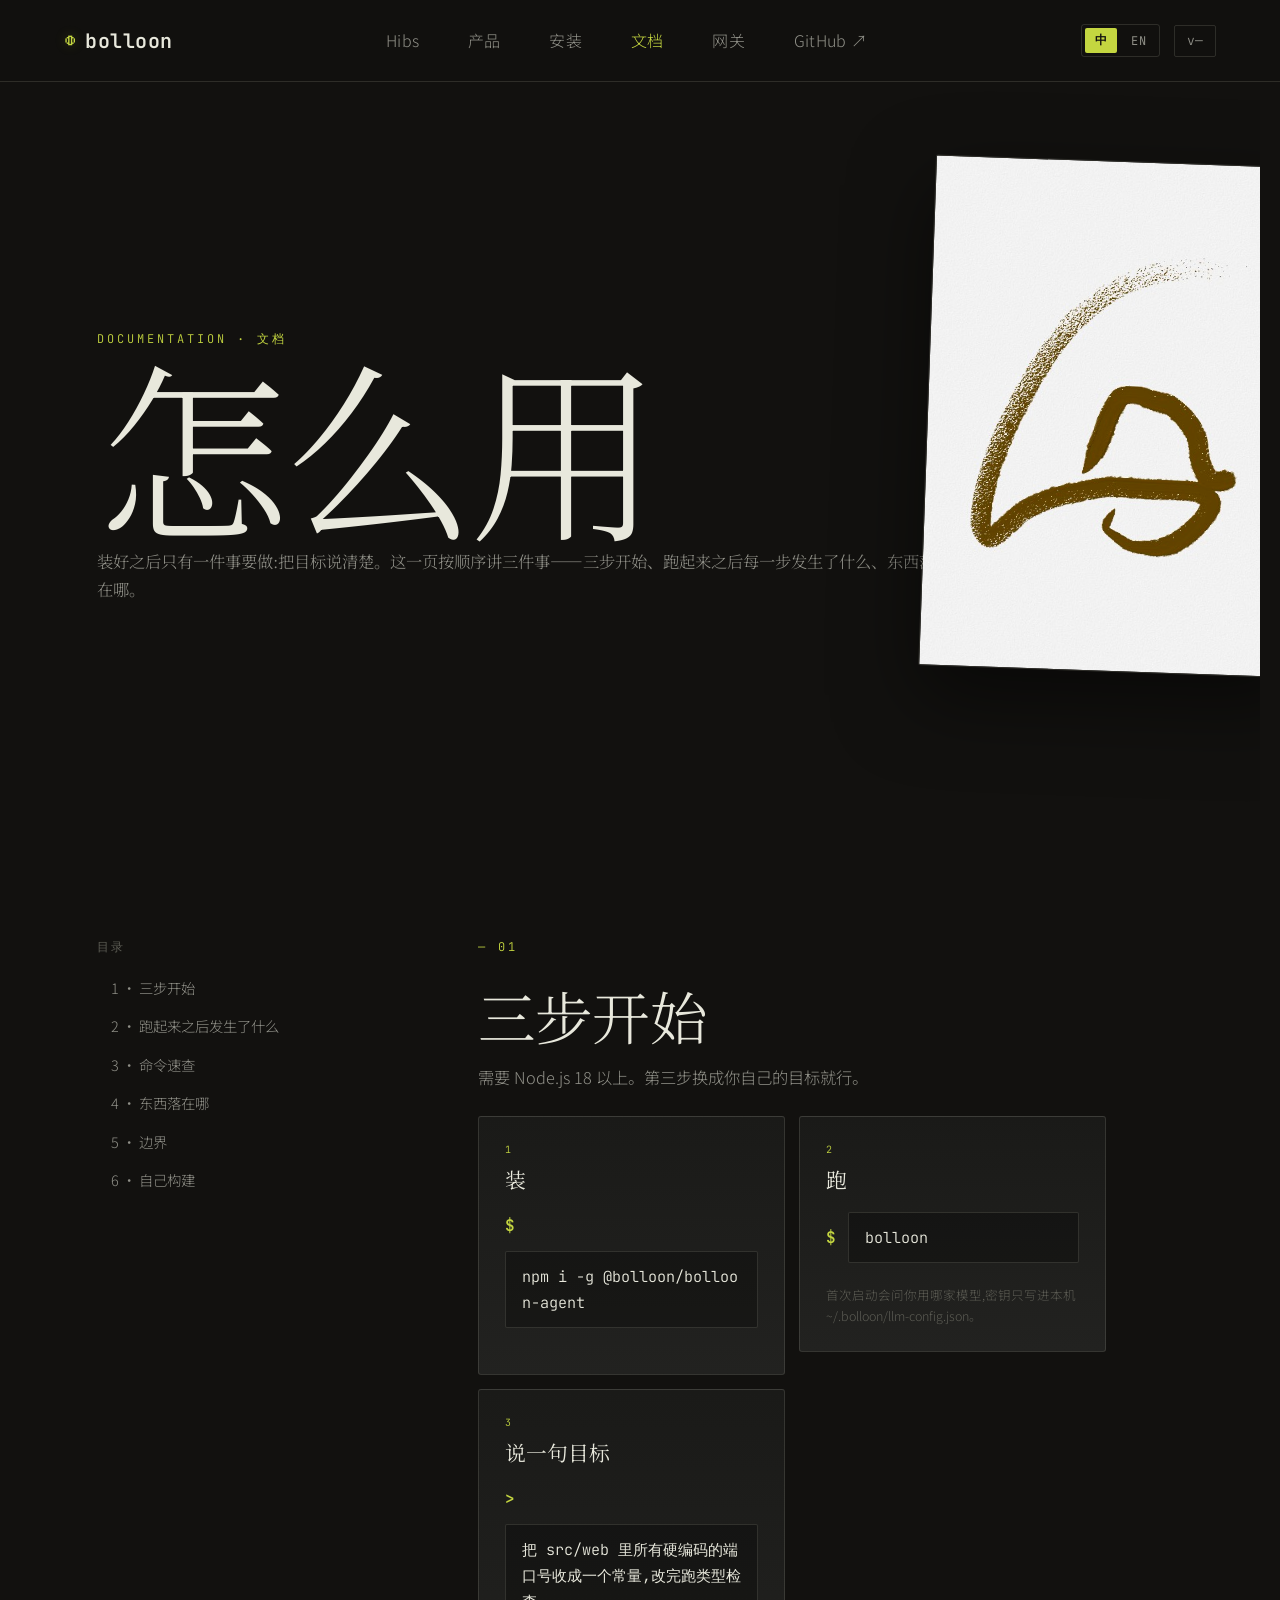
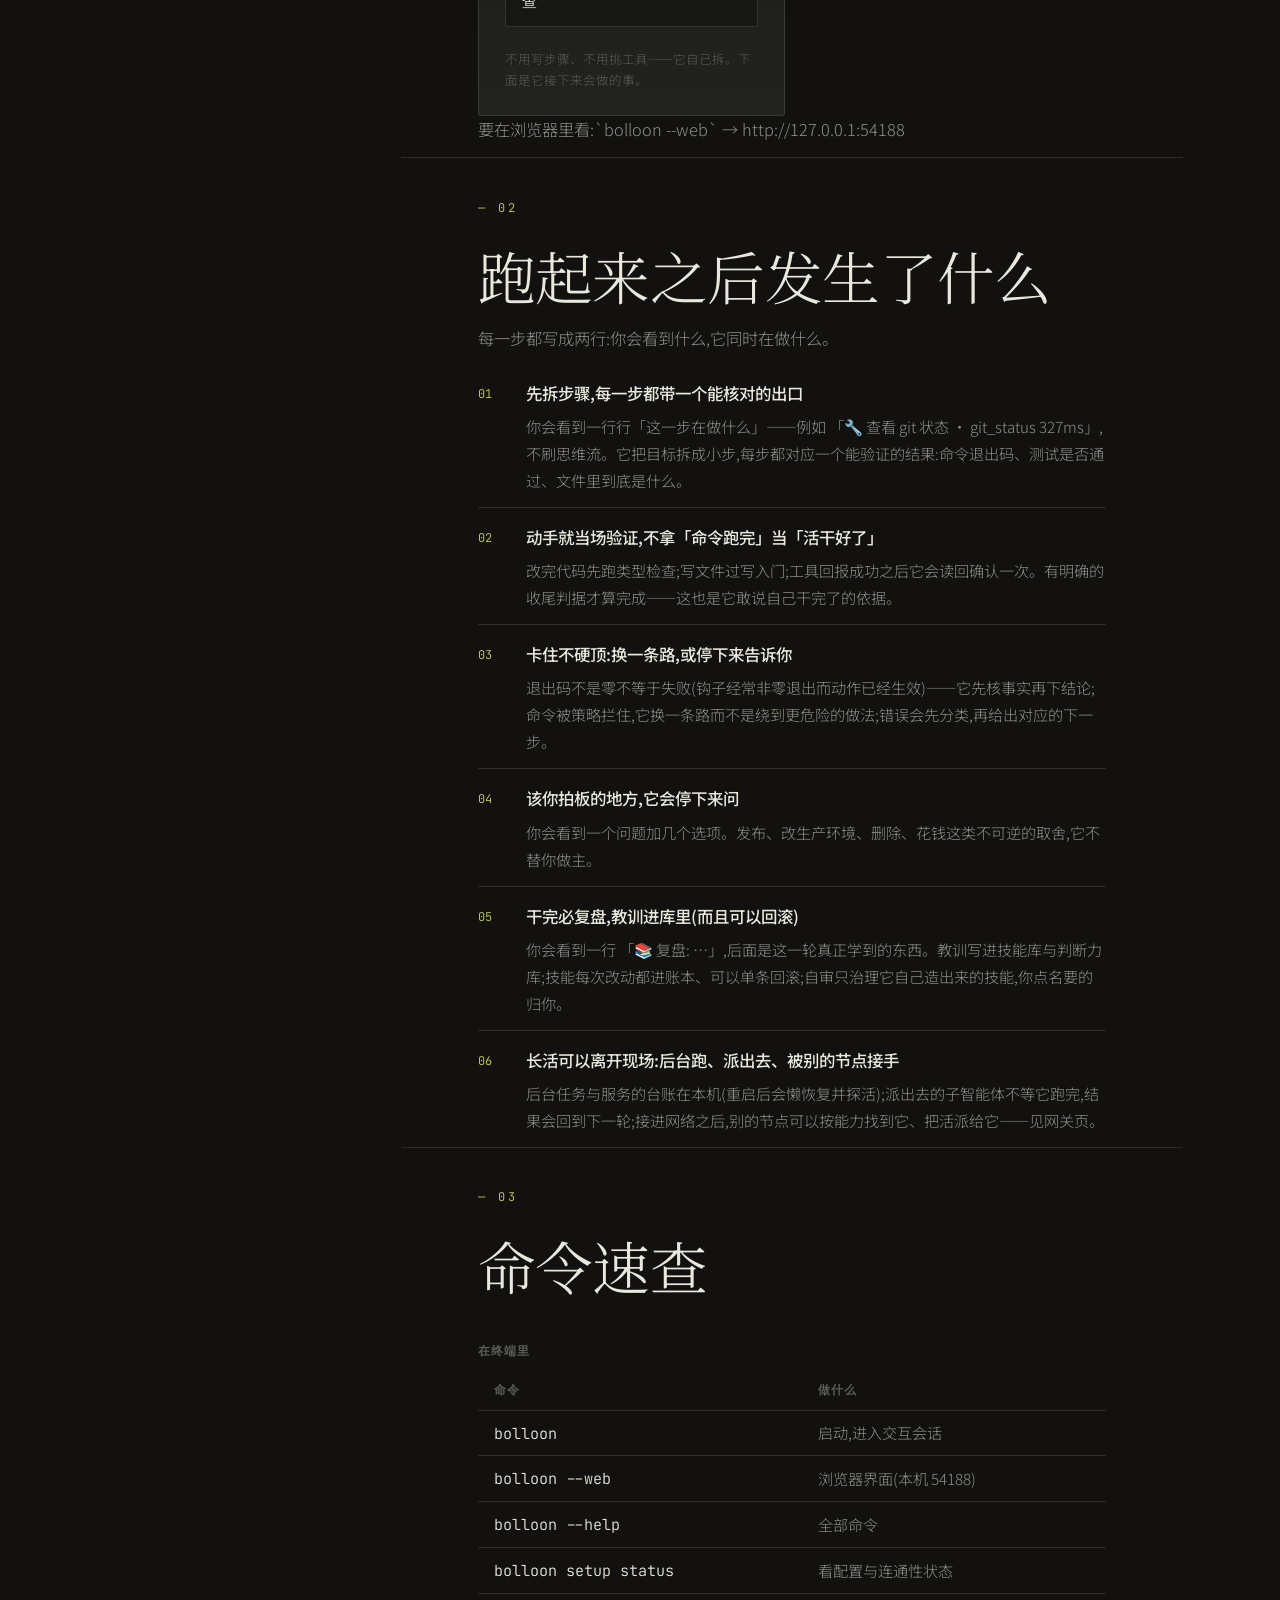
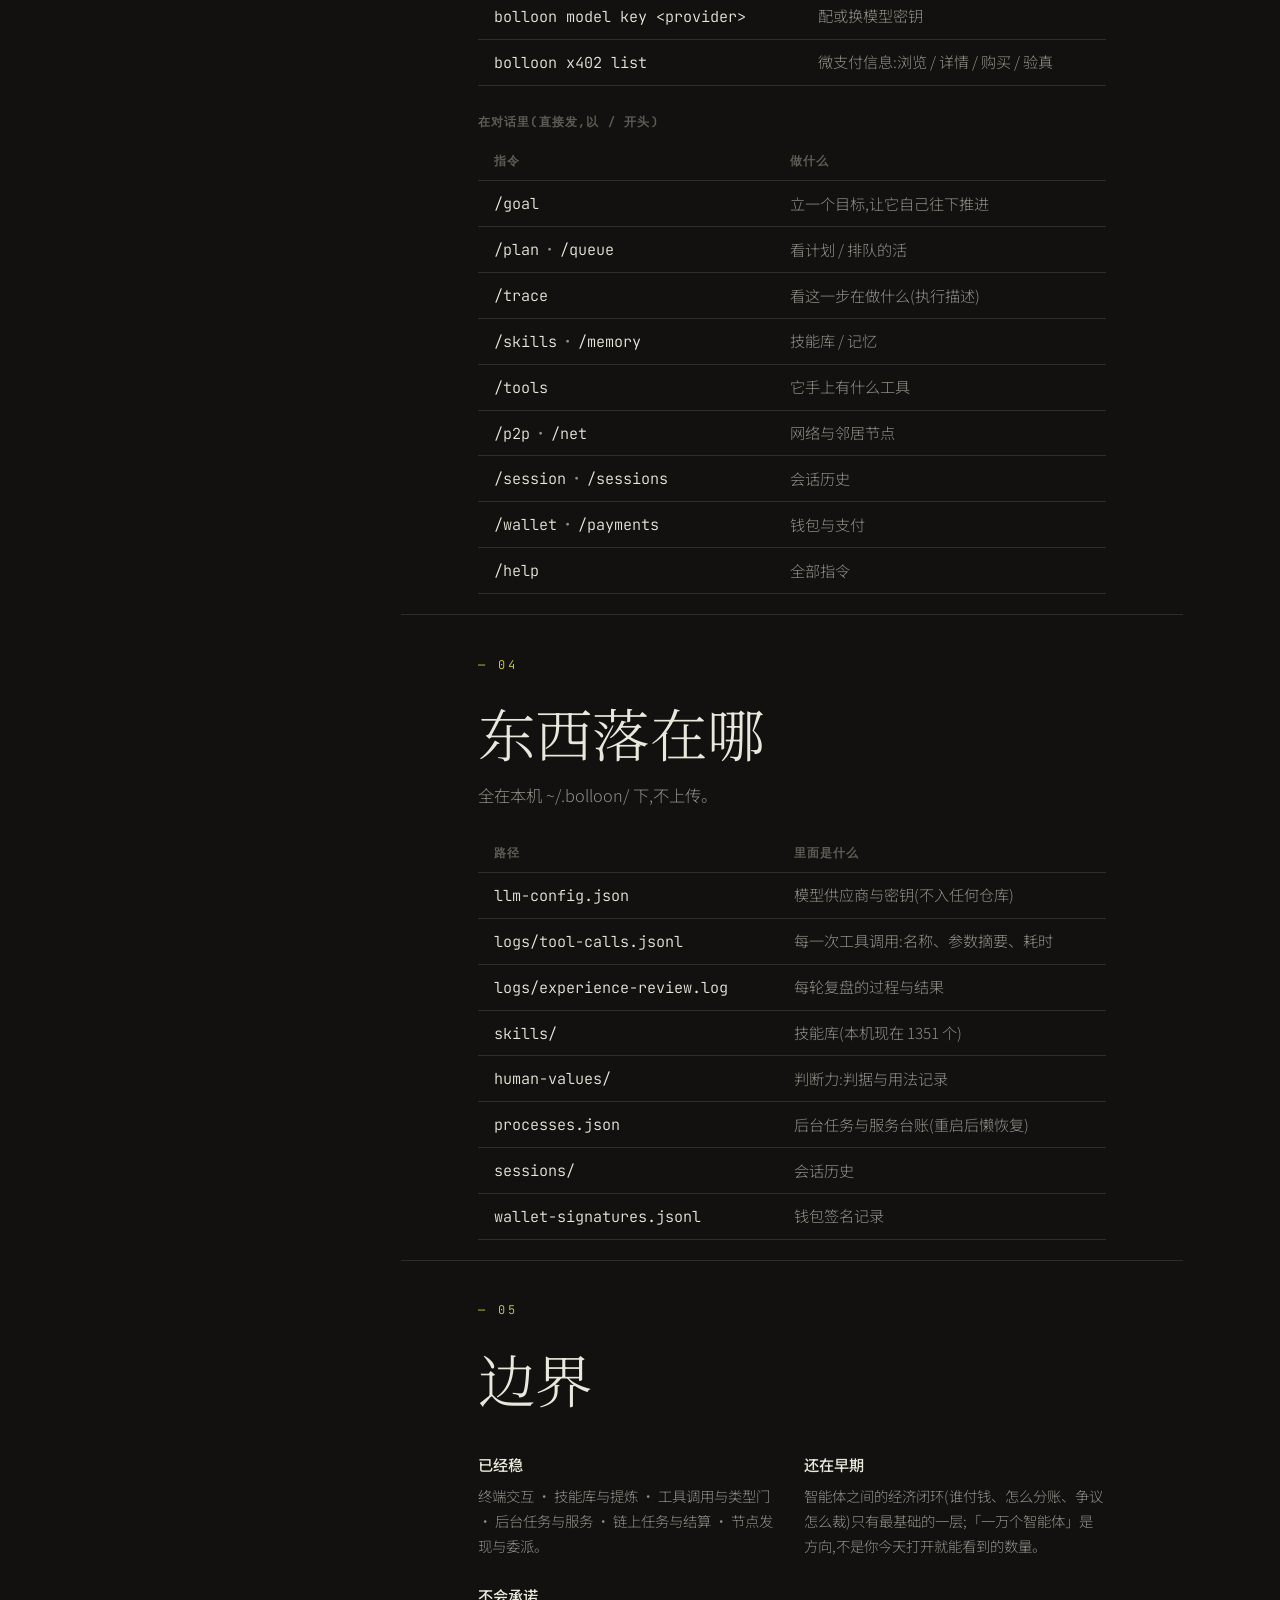
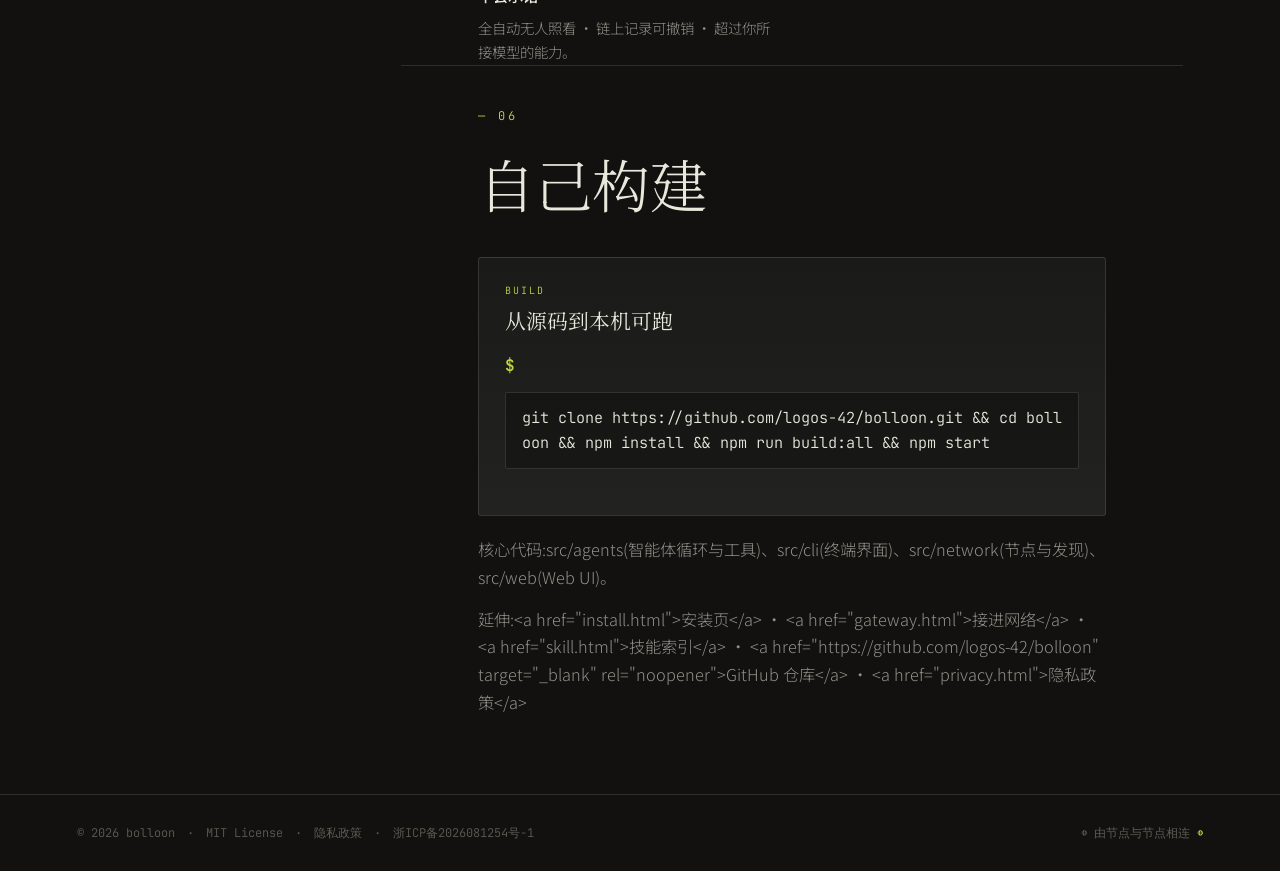
==== commit 017c67c7: "feat(docs): 文档页重做成产品文档 (9 节卡片墙→6 节 · 新增「跑起来之后发生了什么」· 命令/落盘速查表 · 窄屏顶栏收口 · 门加锚点与 390 溢出两条检查)" ====
--- a/docs.html
+++ b/docs.html
@@ -13,7 +13,7 @@
 <link rel="icon" type="image/png" href="icons/favicon-192x192.png" sizes="192x192">
 <link rel="icon" type="image/png" href="icons/favicon-512x512.png" sizes="512x512">
 <link rel="apple-touch-icon" href="icons/apple-touch-icon.png">
-<link rel="stylesheet" href="style.css?v=33">
+<link rel="stylesheet" href="style.css?v=37">
 </head>
 <body data-page="docs">
 
@@ -54,15 +54,12 @@
       <div class="nav-item has-menu">
         <a href="docs.html" class="is-active" data-zh="文档" data-en="Docs">文档</a>
         <div class="nav-menu">
-          <a href="#stories" data-zh="用户故事" data-en="Stories">用户故事</a>
-          <a href="#getting-started" data-zh="快速开始" data-en="Getting Started">快速开始</a>
-          <a href="#using" data-zh="使用" data-en="Using">使用</a>
-          <a href="#features" data-zh="功能" data-en="Features">功能</a>
-          <a href="#messaging" data-zh="消息平台" data-en="Messaging">消息平台</a>
-          <a href="#integrations" data-zh="集成" data-en="Integrations">集成</a>
-          <a href="#guides" data-zh="指南" data-en="Guides">指南</a>
-          <a href="#developer" data-zh="开发者" data-en="Developer">开发者</a>
-          <a href="#reference" data-zh="参考" data-en="Reference">参考</a>
+          <a href="#start" data-zh="快速开始" data-en="Getting Started">快速开始</a>
+          <a href="#process" data-zh="跑起来之后" data-en="While it runs">跑起来之后</a>
+          <a href="#commands" data-zh="命令" data-en="Commands">命令</a>
+          <a href="#files" data-zh="落盘位置" data-en="Where things live">落盘位置</a>
+          <a href="#limits" data-zh="边界" data-en="Limits">边界</a>
+          <a href="#build" data-zh="构建" data-en="Build">构建</a>
         </div>
       </div>
             <div class="nav-item has-menu">
@@ -87,10 +84,10 @@
 
 <!-- ◆ 文档序厅（配图，不与产品页重复） -->
 <section class="intro doc-intro" id="intro">
-  <div class="intro-inner">
+  <div class="section-head">
     <p class="kicker" data-zh="Documentation · 文档" data-en="Documentation">Documentation · 文档</p>
-    <h1 class="display"><span class="line" data-zh="文档" data-en="Docs">文档</span></h1>
-    <p class="lede" data-zh="把主动权交还给运行它的那台设备。" data-en="Hand the initiative back to the device that runs it.">把主动权交还给运行它的那台设备。</p>
+    <h1 class="display"><span class="line" data-zh="怎么用" data-en="How to use">怎么用</span></h1>
+    <p class="lede doc-lede" data-zh="装好之后只有一件事要做:把目标说清楚。这一页按顺序讲三件事——三步开始、跑起来之后每一步发生了什么、东西落在哪。" data-en="Once it is installed there is only one thing to do: state the goal clearly. This page covers three things in order — three steps to start, what happens at each step while it runs, and where everything lands.">装好之后只有一件事要做:把目标说清楚。这一页按顺序讲三件事——三步开始、跑起来之后每一步发生了什么、东西落在哪。</p>
   </div>
   <figure class="intro-art" aria-hidden="true">
     <img src="fig/thumbnail_157.jpg" alt="" loading="eager">
@@ -100,117 +97,147 @@
 <div class="doc-layout">
   <aside class="sidenav">
     <p class="sidenav-title" data-zh="目录" data-en="Contents">目录</p>
-    <a href="#stories" data-zh="用户故事与使用场景" data-en="User Stories &amp; Use Cases">用户故事与使用场景</a>
-    <a href="#getting-started" data-zh="快速开始" data-en="Getting Started">快速开始</a>
-    <a href="#using" data-zh="使用 Bolloon" data-en="Using Bolloon">使用 Bolloon</a>
-    <a href="#features" data-zh="功能" data-en="Features">功能</a>
-    <a href="#messaging" data-zh="消息平台" data-en="Messaging Platforms">消息平台</a>
-    <a href="#integrations" data-zh="集成" data-en="Integrations">集成</a>
-    <a href="#guides" data-zh="指南与教程" data-en="Guides &amp; Tutorials">指南与教程</a>
-    <a href="#developer" data-zh="开发者指南" data-en="Developer Guide">开发者指南</a>
-    <a href="#reference" data-zh="参考" data-en="Reference">参考</a>
+    <a href="#start" data-zh="1 · 三步开始" data-en="1 · Three steps">1 · 三步开始</a>
+    <a href="#process" data-zh="2 · 跑起来之后发生了什么" data-en="2 · What happens while it runs">2 · 跑起来之后发生了什么</a>
+    <a href="#commands" data-zh="3 · 命令速查" data-en="3 · Command reference">3 · 命令速查</a>
+    <a href="#files" data-zh="4 · 东西落在哪" data-en="4 · Where things live">4 · 东西落在哪</a>
+    <a href="#limits" data-zh="5 · 边界" data-en="5 · Limits">5 · 边界</a>
+    <a href="#build" data-zh="6 · 自己构建" data-en="6 · Build it yourself">6 · 自己构建</a>
   </aside>
 
   <main class="doc-main">
 
-    <!-- 用户故事与使用场景 -->
-    <section class="doc" id="stories">
-      <div class="section-head"><p class="kicker">— 01</p><h2 class="section-title" data-zh="用户故事与使用场景" data-en="User Stories &amp; Use Cases">用户故事与使用场景</h2></div>
-      <p class="doc-body" data-zh="在你的设备上运行一个本地智能体，并让它与网络中的其他节点协作。" data-en="Run a local agent on your own device and let it collaborate with other nodes in the network.">在你的设备上运行一个本地智能体，并让它与网络中的其他节点协作。</p>
-      <p class="doc-body" data-zh="常见场景：个人助手、文档整理、代码分析、多设备 P2P 协作。" data-en="Common scenarios: personal assistant, document organization, code analysis, and multi-device P2P collaboration.">常见场景：个人助手、文档整理、代码分析、多设备 P2P 协作。</p>
-    </section>
-
-    <!-- 快速开始 -->
-    <section class="doc" id="getting-started">
-      <div class="section-head"><p class="kicker">— 02</p><h2 class="section-title" data-zh="快速开始" data-en="Getting Started">快速开始</h2></div>
-      <p class="doc-body" data-zh="先安装（见安装页），然后直接运行：" data-en="Install first (see the install page), then run:">先安装（见安装页），然后直接运行：</p>
-      <div class="cmd-line">
-        <span class="prompt">$</span><code class="cmd">bolloon</code>
-        <button class="copy" data-copy="start1" aria-label="复制命令">复制</button>
-      </div>
-      <p class="doc-body" data-zh="首次启动自动配置 LLM，需设置一个环境变量（见配置）。" data-en="First launch auto-configures the LLM; set an environment variable (see Configuration).">首次启动自动配置 LLM，需设置一个环境变量（见配置）。</p>
-    </section>
-
-    <!-- 使用 Bolloon -->
-    <section class="doc" id="using">
-      <div class="section-head"><p class="kicker">— 03</p><h2 class="section-title" data-zh="使用 Bolloon" data-en="Using Bolloon">使用 Bolloon</h2></div>
+    <!-- 1 · 三步开始:只给能跑的东西 -->
+    <section class="doc" id="start">
+      <div class="section-head"><p class="kicker">— 01</p><h2 class="section-title" data-zh="三步开始" data-en="Three steps to start">三步开始</h2>
+        <p class="doc-body doc-lede-sm" data-zh="需要 Node.js 18 以上。第三步换成你自己的目标就行。" data-en="Node.js 18 or newer. In step three, put your own goal in.">需要 Node.js 18 以上。第三步换成你自己的目标就行。</p>
+      </div>
       <div class="cmd-grid">
-        <article class="cmd-plate mini"><h3 class="cmd-title" data-zh="CLI 交互模式（默认）" data-en="CLI interactive (default)">CLI 交互模式（默认）</h3><div class="cmd-line"><span class="prompt">$</span><code class="cmd">bolloon</code><button class="copy" data-copy="start1">复制</button></div></article>
-        <article class="cmd-plate mini"><h3 class="cmd-title" data-zh="Web UI 模式" data-en="Web UI mode">Web UI 模式</h3><div class="cmd-line"><span class="prompt">$</span><code class="cmd">bolloon --web</code><button class="copy" data-copy="start2">复制</button></div></article>
-        <article class="cmd-plate mini"><h3 class="cmd-title" data-zh="强制 CLI 模式" data-en="Force CLI mode">强制 CLI 模式</h3><div class="cmd-line"><span class="prompt">$</span><code class="cmd">bolloon --cli</code><button class="copy" data-copy="start4">复制</button></div></article>
-        <article class="cmd-plate mini"><h3 class="cmd-title" data-zh="查看全部命令" data-en="All commands">查看全部命令</h3><div class="cmd-line"><span class="prompt">$</span><code class="cmd">bolloon --help</code><button class="copy" data-copy="start3">复制</button></div></article>
-        <article class="cmd-plate mini"><h3 class="cmd-title" data-zh="配置向导（首次运行也会自动进入）" data-en="Setup wizard (also runs on first launch)">配置向导（首次运行也会自动进入）</h3><div class="cmd-line"><span class="prompt">$</span><code class="cmd">bolloon setup</code><button class="copy" data-copy="setup">复制</button></div></article>
-        <article class="cmd-plate mini"><h3 class="cmd-title" data-zh="切换／配模型供应商" data-en="Switch / configure a provider">切换／配模型供应商</h3><div class="cmd-line"><span class="prompt">$</span><code class="cmd">bolloon model</code><button class="copy" data-copy="model">复制</button></div></article>
-        <article class="cmd-plate mini"><h3 class="cmd-title" data-zh="微支付信息（浏览／验真）" data-en="Paid information (browse / verify)">微支付信息（浏览／验真）</h3><div class="cmd-line"><span class="prompt">$</span><code class="cmd">bolloon x402 list</code><button class="copy" data-copy="x402">复制</button></div></article>
-      </div>
-    </section>
-
-    <!-- 功能 -->
-    <section class="doc" id="features">
-      <div class="section-head"><p class="kicker">— 04</p><h2 class="section-title" data-zh="功能" data-en="Features">功能</h2></div>
-      <ol class="cap-list">
-        <li><span class="cap-no">01</span><div class="cap-body"><h3 data-zh="AI 对话" data-en="AI Chat">AI 对话</h3><p data-zh="本地运行的智能体，支持多轮对话与流式回复。" data-en="A local agent with multi-turn conversation and streaming replies.">本地运行的智能体，支持多轮对话与流式回复。</p></div></li>
-        <li><span class="cap-no">02</span><div class="cap-body"><h3 data-zh="P2P 网络" data-en="P2P Network">P2P 网络</h3><p data-zh="通过 DHT 自动发现并连接其他节点。" data-en="Auto-discover and connect to other nodes via DHT.">通过 DHT 自动发现并连接其他节点。</p></div></li>
-        <li><span class="cap-no">03</span><div class="cap-body"><h3 data-zh="文档处理" data-en="Documents">文档处理</h3><p data-zh="接收和管理文档，支持 DID 签名验证。" data-en="Receive and manage documents with DID signature verification.">接收和管理文档，支持 DID 签名验证。</p></div></li>
-        <li><span class="cap-no">04</span><div class="cap-body"><h3 data-zh="工具调用" data-en="Tool Calls">工具调用</h3><p data-zh="shell、文件、精确补丁、代码执行、真浏览器、桌面操作与 git，由安全闸门守卫。" data-en="Shell, files, exact patches, code execution, a real browser, desktop control and git — guarded by a safety gate.">shell、文件、精确补丁、代码执行、真浏览器、桌面操作与 git，由安全闸门守卫。</p></div></li>
-        <li><span class="cap-no">05</span><div class="cap-body"><h3 data-zh="自我改进" data-en="Self-Improvement">自我改进</h3><p data-zh="自动检查更新、质量门控。" data-en="Automatic update checks and quality gating.">自动检查更新、质量门控。</p></div></li>
-        <li><span class="cap-no">06</span><div class="cap-body"><h3 data-zh="微支付信息 (x402)" data-en="Paid Information (x402)">微支付信息 (x402)</h3><p data-zh="把数据、技能、商品信息与作品标价提供；买方按 x402 付款后拿到带 Ed25519 签名的信封，验真分四档 (verified / self-attested / content-only / unverified)，来源与内容哈希都可核对。" data-en="Price data, skills, listings and artwork; after x402 payment the buyer gets an Ed25519-signed envelope with a four-tier verdict (verified / self-attested / content-only / unverified) so source and content hash can be checked.">把数据、技能、商品信息与作品标价提供；买方按 x402 付款后拿到带 Ed25519 签名的信封，验真分四档 (verified / self-attested / content-only / unverified)，来源与内容哈希都可核对。</p></div></li>
-        <li><span class="cap-no">07</span><div class="cap-body"><h3 data-zh="人机问答" data-en="Clarify">人机问答</h3><p data-zh="关键处智能体停下来问人 (CLI 下一行即答 / Web 弹层)，超时如实返回 expired，不伪造答案。" data-en="At decision points the agent stops and asks (answer on the next CLI line, or a prompt in the Web UI); timeouts return expired rather than a fabricated answer.">关键处智能体停下来问人 (CLI 下一行即答 / Web 弹层)，超时如实返回 expired，不伪造答案。</p></div></li>
-        <li><span class="cap-no">08</span><div class="cap-body"><h3 data-zh="技能沉淀与互传" data-en="Skills: Persist &amp; Share">技能沉淀与互传</h3><p data-zh="技能打包 → IPFS CID → bolloon://skill/&lt;cid&gt; 链接，自己留存也发给别的节点；安装带版本门、覆盖前备份、包内路径校验。" data-en="Pack a skill → IPFS CID → a bolloon://skill/&lt;cid&gt; link you can keep or send to another node; installs are version-gated, backed up before overwrite, and path-checked.">技能打包 → IPFS CID → bolloon://skill/&lt;cid&gt; 链接，自己留存也发给别的节点；安装带版本门、覆盖前备份、包内路径校验。</p></div></li>
-        <li><span class="cap-no">09</span><div class="cap-body"><h3 data-zh="勿扰时钟" data-en="Clock &amp; Do-Not-Disturb">勿扰时钟</h3><p data-zh="定时任务带跨进程 tick 锁、执行记录与熔断；主任务进行中后台 tick 让路并记 deferred，人忙完自动补跑。" data-en="Scheduled jobs with a cross-process tick lock, execution log and circuit breaker; while you are in a session background ticks defer and then catch up.">定时任务带跨进程 tick 锁、执行记录与熔断；主任务进行中后台 tick 让路并记 deferred，人忙完自动补跑。</p></div></li>
+        <article class="cmd-plate mini">
+          <div class="cmd-meta"><span class="cmd-badge">1</span><h3 class="cmd-title" data-zh="装" data-en="Install">装</h3></div>
+          <div class="cmd-line"><span class="prompt">$</span><code class="cmd">npm i -g @bolloon/bolloon-agent</code></div>
+        </article>
+        <article class="cmd-plate mini">
+          <div class="cmd-meta"><span class="cmd-badge">2</span><h3 class="cmd-title" data-zh="跑" data-en="Run">跑</h3></div>
+          <div class="cmd-line"><span class="prompt">$</span><code class="cmd">bolloon</code></div>
+          <p class="cmd-note" data-zh="首次启动会问你用哪家模型,密钥只写进本机 ~/.bolloon/llm-config.json。" data-en="First launch asks which model provider you use; the key is written only to ~/.bolloon/llm-config.json on your machine.">首次启动会问你用哪家模型,密钥只写进本机 ~/.bolloon/llm-config.json。</p>
+        </article>
+        <article class="cmd-plate mini">
+          <div class="cmd-meta"><span class="cmd-badge">3</span><h3 class="cmd-title" data-zh="说一句目标" data-en="State a goal">说一句目标</h3></div>
+          <div class="cmd-line"><span class="prompt">&gt;</span><code class="cmd">把 src/web 里所有硬编码的端口号收成一个常量,改完跑类型检查</code></div>
+          <p class="cmd-note" data-zh="不用写步骤、不用挑工具——它自己拆。下面是它接下来会做的事。" data-en="No steps to write, no tools to pick — it breaks the goal down itself. What follows is what it does next.">不用写步骤、不用挑工具——它自己拆。下面是它接下来会做的事。</p>
+        </article>
+      </div>
+      <p class="doc-body" data-zh="要在浏览器里看:`bolloon --web` → http://127.0.0.1:54188" data-en="To watch it in a browser: `bolloon --web` → http://127.0.0.1:54188">要在浏览器里看:<code>bolloon --web</code> → http://127.0.0.1:54188</p>
+    </section>
+
+    <!-- 2 · 过程:这一节是这一页的重点 -->
+    <section class="doc" id="process">
+      <div class="section-head"><p class="kicker">— 02</p><h2 class="section-title" data-zh="跑起来之后发生了什么" data-en="What happens while it runs">跑起来之后发生了什么</h2>
+        <p class="doc-body doc-lede-sm" data-zh="每一步都写成两行:你会看到什么,它同时在做什么。" data-en="Each step is written in two lines: what you see, and what it is doing at the same time.">每一步都写成两行:你会看到什么,它同时在做什么。</p>
+      </div>
+      <ol class="steps">
+        <li>
+          <h3 data-zh="先拆步骤,每一步都带一个能核对的出口" data-en="It breaks the goal down, and every step ends in something checkable">先拆步骤,每一步都带一个能核对的出口</h3>
+          <p data-zh="你会看到一行行「这一步在做什么」——例如 「🔧 查看 git 状态 · git_status 327ms」,不刷思维流。它把目标拆成小步,每步都对应一个能验证的结果:命令退出码、测试是否通过、文件里到底是什么。" data-en="You see one line per action — e.g. “🔧 check git status · git_status 327ms” — not a stream of thinking. It splits the goal into small steps, each tied to something verifiable: an exit code, a passing test, what a file actually contains.">你会看到一行行「这一步在做什么」——例如 「🔧 查看 git 状态 · git_status 327ms」,不刷思维流。它把目标拆成小步,每步都对应一个能验证的结果:命令退出码、测试是否通过、文件里到底是什么。</p>
+        </li>
+        <li>
+          <h3 data-zh="动手就当场验证,不拿「命令跑完」当「活干好了」" data-en="It verifies as it works — a command finishing is not a task finished">动手就当场验证,不拿「命令跑完」当「活干好了」</h3>
+          <p data-zh="改完代码先跑类型检查;写文件过写入门;工具回报成功之后它会读回确认一次。有明确的收尾判据才算完成——这也是它敢说自己干完了的依据。" data-en="After editing code it runs the type check; file writes pass through a write gate; when a tool reports success it reads back to confirm. A task counts as done only against a stated finishing criterion.">改完代码先跑类型检查;写文件过写入门;工具回报成功之后它会读回确认一次。有明确的收尾判据才算完成——这也是它敢说自己干完了的依据。</p>
+        </li>
+        <li>
+          <h3 data-zh="卡住不硬顶:换一条路,或停下来告诉你" data-en="When stuck it does not force it: it changes approach, or stops and tells you">卡住不硬顶:换一条路,或停下来告诉你</h3>
+          <p data-zh="退出码不是零不等于失败(钩子经常非零退出而动作已经生效)——它先核事实再下结论;命令被策略拦住,它换一条路而不是绕到更危险的做法;错误会先分类,再给出对应的下一步。" data-en="A non-zero exit code is not taken as failure (hooks often exit non-zero after the action already took effect) — it checks the facts first. If a command is blocked by policy it finds another route instead of a more dangerous one, and errors are classified before a next step is proposed.">退出码不是零不等于失败(钩子经常非零退出而动作已经生效)——它先核事实再下结论;命令被策略拦住,它换一条路而不是绕到更危险的做法;错误会先分类,再给出对应的下一步。</p>
+        </li>
+        <li>
+          <h3 data-zh="该你拍板的地方,它会停下来问" data-en="Where the decision is yours, it stops and asks">该你拍板的地方,它会停下来问</h3>
+          <p data-zh="你会看到一个问题加几个选项。发布、改生产环境、删除、花钱这类不可逆的取舍,它不替你做主。" data-en="You see one question with a few options. For irreversible choices — publishing, touching production, deleting, spending — it does not decide for you.">你会看到一个问题加几个选项。发布、改生产环境、删除、花钱这类不可逆的取舍,它不替你做主。</p>
+        </li>
+        <li>
+          <h3 data-zh="干完必复盘,教训进库里(而且可以回滚)" data-en="Every task ends in a review, and lessons go into a rollbackable library">干完必复盘,教训进库里(而且可以回滚)</h3>
+          <p data-zh="你会看到一行 「📚 复盘: …」,后面是这一轮真正学到的东西。教训写进技能库与判断力库;技能每次改动都进账本、可以单条回滚;自审只治理它自己造出来的技能,你点名要的归你。" data-en="You see a line “📚 review: …” followed by what this round actually learned. Lessons go into the skill library and the judgement store; every skill change is ledgered and can be rolled back one entry at a time.">你会看到一行 「📚 复盘: …」,后面是这一轮真正学到的东西。教训写进技能库与判断力库;技能每次改动都进账本、可以单条回滚;自审只治理它自己造出来的技能,你点名要的归你。</p>
+        </li>
+        <li>
+          <h3 data-zh="长活可以离开现场:后台跑、派出去、被别的节点接手" data-en="Long work can run without you watching: in the background, delegated, or picked up by another node">长活可以离开现场:后台跑、派出去、被别的节点接手</h3>
+          <p data-zh="后台任务与服务的台账在本机(重启后会懒恢复并探活);派出去的子智能体不等它跑完,结果会回到下一轮;接进网络之后,别的节点可以按能力找到它、把活派给它——见网关页。" data-en="Background tasks and services are ledgered on your machine (restarted lazily and liveness-checked). Delegated sub-agents are not waited on; their results come back in the next round. Once it joins the network, other nodes can find it by capability and hand it work — see the gateway page.">后台任务与服务的台账在本机(重启后会懒恢复并探活);派出去的子智能体不等它跑完,结果会回到下一轮;接进网络之后,别的节点可以按能力找到它、把活派给它——见网关页。</p>
+        </li>
       </ol>
     </section>
 
-    <!-- 消息平台 -->
-    <section class="doc" id="messaging">
-      <div class="section-head"><p class="kicker">— 05</p><h2 class="section-title" data-zh="消息平台" data-en="Messaging Platforms">消息平台</h2></div>
-      <p class="doc-body" data-zh="通过消息平台与你的节点对话，让智能体驻留在你常用的入口。具体接入方式见仓库。" data-en="Talk to your node through messaging platforms, keeping your agent where you live. See the repo for integration details.">通过消息平台与你的节点对话，让智能体驻留在你常用的入口。具体接入方式见仓库。</p>
-    </section>
-
-    <!-- 集成 -->
-    <section class="doc" id="integrations">
-      <div class="section-head"><p class="kicker">— 06</p><h2 class="section-title" data-zh="集成" data-en="Integrations">集成</h2></div>
-      <p class="doc-body" data-zh="Bolloon 通过环境变量接入不同 LLM 提供商，并通过 DIAP 与世界其他节点互连。" data-en="Bolloon plugs into different LLM providers via env vars and connects to other nodes through DIAP.">Bolloon 通过环境变量接入不同 LLM 提供商，并通过 DIAP 与世界其他节点互连。</p>
-      <p class="doc-body" data-zh="提供方：OpenAI / DeepSeek / Anthropic。首次运行会进配置向导，密钥写入 ~/.bolloon/llm-config.json（不入仓库），也可随时用 bolloon model 切换。" data-en="Providers: OpenAI / DeepSeek / Anthropic. First launch runs a setup wizard; keys are written to ~/.bolloon/llm-config.json (never committed) and can be switched any time with bolloon model.">提供方：OpenAI / DeepSeek / Anthropic。首次运行会进配置向导，密钥写入 ~/.bolloon/llm-config.json（不入仓库），也可随时用 bolloon model 切换。</p>
-    </section>
-
-    <!-- 指南与教程 -->
-    <section class="doc" id="guides">
-      <div class="section-head"><p class="kicker">— 07</p><h2 class="section-title" data-zh="指南与教程" data-en="Guides &amp; Tutorials">指南与教程</h2></div>
-      <p class="doc-body" data-zh="从源码构建、接入 LLM、发现并连接节点——逐步指南见仓库 README 与 docs。" data-en="Build from source, connect an LLM, discover and join nodes — step-by-step guides live in the repo README and docs.">从源码构建、接入 LLM、发现并连接节点——逐步指南见仓库 README 与 docs。</p>
-    </section>
-
-    <!-- 开发者指南 -->
-    <section class="doc" id="developer">
-      <div class="section-head"><p class="kicker">— 08</p><h2 class="section-title" data-zh="开发者指南" data-en="Developer Guide">开发者指南</h2></div>
-      <div class="cmd-plate">
-        <div class="cmd-meta"><span class="cmd-badge">Build</span><h3 class="cmd-title" data-zh="克隆并构建" data-en="Clone &amp; build">克隆并构建</h3></div>
-        <div class="cmd-line"><span class="prompt">$</span><code class="cmd">git clone https://github.com/logos-42/bolloon.git &amp;&amp; cd bolloon &amp;&amp; npm install &amp;&amp; npm run build:all &amp;&amp; npm start</code><button class="copy" data-copy="build">复制</button></div>
-      </div>
-      <p class="doc-body" data-zh="核心代码：src/agents（智能体）、src/cli（Ink 界面）、src/network（P2P）、src/web（Web UI）。" data-en="Core code: src/agents (agent), src/cli (Ink UI), src/network (P2P), src/web (Web UI).">核心代码：src/agents（智能体）、src/cli（Ink 界面）、src/network（P2P）、src/web（Web UI）。</p>
-    </section>
-
-    <!-- 参考 -->
-    <section class="doc" id="reference">
-      <div class="section-head"><p class="kicker">— 09</p><h2 class="section-title" data-zh="参考" data-en="Reference">参考</h2></div>
-      <table class="doc-table">
-        <thead><tr><th data-zh="变量" data-en="Variable">变量</th><th data-zh="说明" data-en="Description">说明</th></tr></thead>
+    <!-- 3 · 命令速查:两张表,不铺卡片 -->
+    <section class="doc" id="commands">
+      <div class="section-head"><p class="kicker">— 03</p><h2 class="section-title" data-zh="命令速查" data-en="Command reference">命令速查</h2></div>
+      <h3 class="sub-h" data-zh="在终端里" data-en="In the terminal">在终端里</h3>
+      <table class="doc-table compact">
+        <thead><tr><th data-zh="命令" data-en="Command">命令</th><th data-zh="做什么" data-en="What it does">做什么</th></tr></thead>
         <tbody>
-          <tr><td><code>OPENAI_API_KEY</code></td><td data-zh="OpenAI 提供商（可选）" data-en="OpenAI provider (optional)">OpenAI 提供商（可选）</td></tr>
-          <tr><td><code>DEEPSEEK_API_KEY</code></td><td data-zh="DeepSeek 提供商（可选）" data-en="DeepSeek provider (optional)">DeepSeek 提供商（可选）</td></tr>
-          <tr><td><code>ANTHROPIC_API_KEY</code></td><td data-zh="Anthropic 提供商（可选）" data-en="Anthropic provider (optional)">Anthropic 提供商（可选）</td></tr>
-          <tr><td><code>BOLLOON_LLM_PROVIDER</code></td><td data-zh="指定 LLM 提供商" data-en="Select the LLM provider">指定 LLM 提供商</td></tr>
-          <tr><td><code>~/.bolloon/llm-config.json</code></td><td data-zh="密钥与默认模型落盘位置（向导/ bolloon model 写入，不入仓库）" data-en="Where keys and the default model are stored (written by the wizard / bolloon model; never committed)">密钥与默认模型落盘位置（向导/ bolloon model 写入，不入仓库）</td></tr>
-          <tr><td><code>bolloon setup</code></td><td data-zh="配置向导（首次运行自动进入）" data-en="Setup wizard (auto-runs on first launch)">配置向导（首次运行自动进入）</td></tr>
-          <tr><td><code>bolloon model [key &lt;provider&gt;]</code></td><td data-zh="切换模型供应商 / 配置密钥" data-en="Switch provider / configure an API key">切换模型供应商 / 配置密钥</td></tr>
-          <tr><td><code>bolloon x402 list|show|buy|verify</code></td><td data-zh="微支付信息：浏览 / 详情 / 购买并验真" data-en="Paid information: browse / inspect / buy &amp; verify">微支付信息：浏览 / 详情 / 购买并验真</td></tr>
-          <tr><td><code>BOLLOON_CRON=0</code></td><td data-zh="关闭后台时钟（勿扰时钟总开关）" data-en="Disable the background clock (DND master switch)">关闭后台时钟（勿扰时钟总开关）</td></tr>
-          <tr><td><code>BOLLOON_VERSION</code></td><td data-zh="安装脚本：指定版本" data-en="Install script: pinned version">安装脚本：指定版本</td></tr>
-          <tr><td><code>BOLLOON_INSTALL_DIR</code></td><td data-zh="安装目录，默认 /usr/local/bin" data-en="Install dir, default /usr/local/bin">安装目录，默认 /usr/local/bin</td></tr>
+          <tr><td><code>bolloon</code></td><td data-zh="启动,进入交互会话" data-en="Start, enter an interactive session">启动,进入交互会话</td></tr>
+          <tr><td><code>bolloon --web</code></td><td data-zh="浏览器界面(本机 54188)" data-en="Browser UI on local port 54188">浏览器界面(本机 54188)</td></tr>
+          <tr><td><code>bolloon --help</code></td><td data-zh="全部命令" data-en="All commands">全部命令</td></tr>
+          <tr><td><code>bolloon setup status</code></td><td data-zh="看配置与连通性状态" data-en="Configuration and connectivity status">看配置与连通性状态</td></tr>
+          <tr><td><code>bolloon model key &lt;provider&gt;</code></td><td data-zh="配或换模型密钥" data-en="Set or change a provider key">配或换模型密钥</td></tr>
+          <tr><td><code>bolloon x402 list</code></td><td data-zh="微支付信息:浏览 / 详情 / 购买 / 验真" data-en="Paid information: browse / inspect / buy / verify">微支付信息:浏览 / 详情 / 购买 / 验真</td></tr>
         </tbody>
       </table>
-      <p class="doc-body" data-zh="延伸：" data-en="Links:">延伸：</p>
-      <p class="doc-body"><a href="https://github.com/logos-42/bolloon" target="_blank" rel="noopener">GitHub 仓库</a> · <a href="https://github.com/logos-42/bolloon/blob/master/README.md" target="_blank" rel="noopener" data-zh="README · 中文" data-en="README">README · 中文</a> · <a href="install.html" data-zh="安装页" data-en="Install page">安装页</a></p>
+      <h3 class="sub-h" data-zh="在对话里(直接发,以 / 开头)" data-en="In the conversation (type them, they start with /)">在对话里(直接发,以 / 开头)</h3>
+      <table class="doc-table compact">
+        <thead><tr><th data-zh="指令" data-en="Command">指令</th><th data-zh="做什么" data-en="What it does">做什么</th></tr></thead>
+        <tbody>
+          <tr><td><code>/goal</code></td><td data-zh="立一个目标,让它自己往下推进" data-en="Set a goal and let it push forward on its own">立一个目标,让它自己往下推进</td></tr>
+          <tr><td><code>/plan</code> · <code>/queue</code></td><td data-zh="看计划 / 排队的活" data-en="See the plan / queued work">看计划 / 排队的活</td></tr>
+          <tr><td><code>/trace</code></td><td data-zh="看这一步在做什么(执行描述)" data-en="See what each step is doing">看这一步在做什么(执行描述)</td></tr>
+          <tr><td><code>/skills</code> · <code>/memory</code></td><td data-zh="技能库 / 记忆" data-en="Skill library / memory">技能库 / 记忆</td></tr>
+          <tr><td><code>/tools</code></td><td data-zh="它手上有什么工具" data-en="What tools it has">它手上有什么工具</td></tr>
+          <tr><td><code>/p2p</code> · <code>/net</code></td><td data-zh="网络与邻居节点" data-en="Network and peer nodes">网络与邻居节点</td></tr>
+          <tr><td><code>/session</code> · <code>/sessions</code></td><td data-zh="会话历史" data-en="Session history">会话历史</td></tr>
+          <tr><td><code>/wallet</code> · <code>/payments</code></td><td data-zh="钱包与支付" data-en="Wallet and payments">钱包与支付</td></tr>
+          <tr><td><code>/help</code></td><td data-zh="全部指令" data-en="All in-conversation commands">全部指令</td></tr>
+        </tbody>
+      </table>
+    </section>
+
+    <!-- 4 · 东西落在哪:过程中产生的每样东西都有去处 -->
+    <section class="doc" id="files">
+      <div class="section-head"><p class="kicker">— 04</p><h2 class="section-title" data-zh="东西落在哪" data-en="Where things live">东西落在哪</h2>
+        <p class="doc-body doc-lede-sm" data-zh="全在本机 ~/.bolloon/ 下,不上传。" data-en="All of it stays under ~/.bolloon/ on your machine.">全在本机 ~/.bolloon/ 下,不上传。</p>
+      </div>
+      <table class="doc-table compact">
+        <thead><tr><th data-zh="路径" data-en="Path">路径</th><th data-zh="里面是什么" data-en="What is in it">里面是什么</th></tr></thead>
+        <tbody>
+          <tr><td><code>llm-config.json</code></td><td data-zh="模型供应商与密钥(不入任何仓库)" data-en="Model provider and keys (never in a repo)">模型供应商与密钥(不入任何仓库)</td></tr>
+          <tr><td><code>logs/tool-calls.jsonl</code></td><td data-zh="每一次工具调用:名称、参数摘要、耗时" data-en="Every tool call: name, argument summary, duration">每一次工具调用:名称、参数摘要、耗时</td></tr>
+          <tr><td><code>logs/experience-review.log</code></td><td data-zh="每轮复盘的过程与结果" data-en="Each task review, start to result">每轮复盘的过程与结果</td></tr>
+          <tr><td><code>skills/</code></td><td data-zh="技能库(本机现在 1351 个)" data-en="Skill library (1351 on this machine today)">技能库(本机现在 1351 个)</td></tr>
+          <tr><td><code>human-values/</code></td><td data-zh="判断力:判据与用法记录" data-en="Judgement store: criteria and usage">判断力:判据与用法记录</td></tr>
+          <tr><td><code>processes.json</code></td><td data-zh="后台任务与服务台账(重启后懒恢复)" data-en="Background task and service ledger (restored lazily)">后台任务与服务台账(重启后懒恢复)</td></tr>
+          <tr><td><code>sessions/</code></td><td data-zh="会话历史" data-en="Session history">会话历史</td></tr>
+          <tr><td><code>wallet-signatures.jsonl</code></td><td data-zh="钱包签名记录" data-en="Wallet signature records">钱包签名记录</td></tr>
+        </tbody>
+      </table>
+    </section>
+
+    <!-- 5 · 边界:短的,诚实的 -->
+    <section class="doc" id="limits">
+      <div class="section-head"><p class="kicker">— 05</p><h2 class="section-title" data-zh="边界" data-en="Limits">边界</h2></div>
+      <div class="limits">
+        <div><h3 data-zh="已经稳" data-en="Stable">已经稳</h3>
+          <p data-zh="终端交互 · 技能库与提炼 · 工具调用与类型门 · 后台任务与服务 · 链上任务与结算 · 节点发现与委派。" data-en="Terminal session · skill library and distillation · tool calling and type gate · background tasks and services · on-chain tasks and settlement · peer discovery and delegation.">终端交互 · 技能库与提炼 · 工具调用与类型门 · 后台任务与服务 · 链上任务与结算 · 节点发现与委派。</p></div>
+        <div><h3 data-zh="还在早期" data-en="Early">还在早期</h3>
+          <p data-zh="智能体之间的经济闭环(谁付钱、怎么分账、争议怎么裁)只有最基础的一层;「一万个智能体」是方向,不是你今天打开就能看到的数量。" data-en="The economics between agents — who pays, how it splits, how disputes resolve — is only the first layer. “Ten thousand agents” is a direction, not a number you will see on day one.">智能体之间的经济闭环(谁付钱、怎么分账、争议怎么裁)只有最基础的一层;「一万个智能体」是方向,不是你今天打开就能看到的数量。</p></div>
+        <div><h3 data-zh="不会承诺" data-en="Not claimed">不会承诺</h3>
+          <p data-zh="全自动无人照看 · 链上记录可撤销 · 超过你所接模型的能力。" data-en="Fully unattended operation · reversible on-chain records · capability beyond the model you plug in.">全自动无人照看 · 链上记录可撤销 · 超过你所接模型的能力。</p></div>
+      </div>
+    </section>
+
+    <!-- 6 · 自己构建 -->
+    <section class="doc" id="build">
+      <div class="section-head"><p class="kicker">— 06</p><h2 class="section-title" data-zh="自己构建" data-en="Build it yourself">自己构建</h2></div>
+      <div class="cmd-plate">
+        <div class="cmd-meta"><span class="cmd-badge">Build</span><h3 class="cmd-title" data-zh="从源码到本机可跑" data-en="Source to a running CLI">从源码到本机可跑</h3></div>
+        <div class="cmd-line"><span class="prompt">$</span><code class="cmd">git clone https://github.com/logos-42/bolloon.git &amp;&amp; cd bolloon &amp;&amp; npm install &amp;&amp; npm run build:all &amp;&amp; npm start</code></div>
+      </div>
+      <p class="doc-body" data-zh="核心代码:src/agents(智能体循环与工具)、src/cli(终端界面)、src/network(节点与发现)、src/web(Web UI)。" data-en="Core code: src/agents (the agent loop and tools), src/cli (terminal UI), src/network (peers and discovery), src/web (web UI).">核心代码:src/agents(智能体循环与工具)、src/cli(终端界面)、src/network(节点与发现)、src/web(Web UI)。</p>
+      <p class="doc-body" data-zh="延伸:<a href=&quot;install.html&quot;>安装页</a> · <a href=&quot;gateway.html&quot;>接进网络</a> · <a href=&quot;skill.html&quot;>技能索引</a> · <a href=&quot;https://github.com/logos-42/bolloon&quot; target=&quot;_blank&quot; rel=&quot;noopener&quot;>GitHub 仓库</a> · <a href=&quot;privacy.html&quot;>隐私政策</a>" data-en="More: <a href=&quot;install.html&quot;>install</a> · <a href=&quot;gateway.html&quot;>join the network</a> · <a href=&quot;skill.html&quot;>skill index</a> · <a href=&quot;https://github.com/logos-42/bolloon&quot; target=&quot;_blank&quot; rel=&quot;noopener&quot;>GitHub repo</a> · <a href=&quot;privacy.html&quot;>privacy</a>">延伸:<a href="install.html">安装页</a> · <a href="gateway.html">接进网络</a> · <a href="skill.html">技能索引</a> · <a href="https://github.com/logos-42/bolloon" target="_blank" rel="noopener">GitHub 仓库</a> · <a href="privacy.html">隐私政策</a></p>
     </section>
 
   </main>
@@ -228,6 +255,6 @@
   <span class="foot-right" data-zh="◍ 由节点与节点相连" data-en="◍ Connected node to node">◍ 由节点与节点相连</span>
 </footer>
 
-<script src="app.js?v=33"></script>
+<script src="app.js?v=37"></script>
 </body>
 </html>
--- a/style.css
+++ b/style.css
@@ -560,6 +560,29 @@
 /* 每个计数旁的口径短标记 (2026-09-24): 就地说明这个数**从哪来** —— 链上索引·全量 / 24h 脉冲 /
    24h 签名审计 / 未接入。比标签更小更淡 (是旁注, 不是主角), 但必须与数字同屏可读 (不进 notes、不藏 title 里)。 */
 .pulse-scope-tag { font-family: var(--mono); font-style: normal; font-size: 9px; letter-spacing: 0.6px; color: var(--ink-3); opacity: 0.72; white-space: nowrap; }
+/* —— 2026-09-29: 链上交互区新增的两样东西 —— */
+/* ① 小结行里「链上转入」那格的合计金额 (跟随数字的字重, 但不抢主数字) */
+.pulse-amount { font-family: var(--mono); font-style: normal; font-size: 11px; letter-spacing: 0.4px; color: var(--ink-3); }
+.pulse-amount:empty { display: none; }
+/* ② (2026-09-29 撤下: 原来这里有一行可见口径句 .pulse-chain-line —— leo「这段信息不用出现在 UI 里面」。
+     撤掉的是那条 200+ 字的整句; 口径改由「每格就近短标记 + 付款行悬停 title + 快照机器面字段」承接。
+     原来那两条规则 (.pulse-chain-line / [hidden]) 一并删掉, 不留死样式。) */
+/* ②′ 区块小标题 (2026-09-29 新增): 表框外面那一行极短小字「链上事实 · 含链下登记」——
+     与口径行同一套视觉语言 (左边一条 lime 短竖线 + mono 小字), 但只有 8 个字, 不成句、不复述整段。
+     刻意放在 .pulse-table-scroll **外面**: 表框高度按「caption + 表头 + 十五行」量死 (--pulse-activity-h),
+     往里塞字会顶破那条高度等式 (由 verify-site.mjs 的 [15] 门量着)。 */
+.pulse-table-note { margin: 0 0 10px; border-left: 2px solid var(--lime-deep); padding-left: 12px; font-family: var(--mono); font-size: 11px; letter-spacing: 0.2px; line-height: 1.6; color: var(--ink-3); }
+/* ③ 表里新增的两列: 类型 (任务/付款) 与 金额 (付款行 = USDC; 任务行没有就 —) */
+.pulse-td-type, .pulse-td-amount { white-space: nowrap; }
+.pulse-td-amount { font-family: var(--mono); font-size: 11.5px; }
+.pulse-td-amount[data-empty] { color: var(--ink-3); opacity: 0.6; }
+/* 行内文字一律不换行: 表体行高是全站校准过的基准 (十五行 = 一屏), 换行会把基准撑破 */
+.pulse-td-state, .pulse-td-kind { white-space: nowrap; }
+.pulse-state-word, .pulse-kind-word { white-space: nowrap; }
+.pulse-type-word { font-family: var(--mono); font-size: 10px; letter-spacing: 1.2px; text-transform: uppercase; white-space: nowrap; }
+.pulse-type-word[data-type="payment"] { color: var(--lime-deep); }
+
+
 .pulse-scope-tag:empty { display: none; }
 .pulse-scope-tag[title] { cursor: help; }
 
@@ -627,7 +650,10 @@
    未知/认不出的最终性用虚线徽标 —— 不假装它是三档之一。 */
 /* 链上活动表的**高度上限 = 十五行** (2026-09-24 leo:「可以按十五行的高度来设计吗」):
    --pulse-activity-h 取「现在这份 15 行的真高度」的实测值 —— 1440px = 30.69(caption) + 41.19(表头) + 15×52.84(行)
-   = 865.03px; 窄屏 (≤640px) 行高变 77.38 → 1233px. 两个数都由真浏览器量出来, 不是拍的.
+   = 865.03px (真浏览器量出来的, 不是拍的; 15×52.8767 才是那个字面量的精确来源)。
+   ★ 2026-09-29: 整表改「一格一行」(见下面 .pulse-table th/td 的 white-space) 之后, **窄屏行高不再
+   与桌面不同** ⇒ 原来那条 ≤640px 的 1233px 覆盖 (窄屏换行时行高 77.38) 已删除: 字面量只剩这一处,
+   窄屏与桌面同为 865.03px (实测窄屏 caption+表头+15×52.84 = 864.48, 与桌面逐像素一致)。
    ≤ 15 行: 这一层贴着内容高 (5 行就是 5 行的高度, 不留空档); > 15 行: 封顶后**框内滚动** —— 整页不被拉长.
    表头 sticky + 不透明底: 滚到下面时列名还在, 行不会从它底下透出来. */
 .pulse-table-wrap { --pulse-activity-h: 865.03px; margin: 0 0 clamp(18px, 2.6vh, 28px); }
@@ -637,7 +663,12 @@
   caption-side: top; text-align: left; padding: 0 0 12px;
   font-family: var(--mono); font-size: 11px; letter-spacing: 1.6px; text-transform: uppercase; color: var(--ink-3);
 }
-.pulse-table th, .pulse-table td { text-align: left; padding: 11px 16px 11px 0; vertical-align: baseline; border-bottom: 1px solid var(--hairline); }
+/* ★ 2026-09-29: 表格一格一行 (整表 white-space: nowrap) —— 行高是全站校准过的基准
+   (十五行 = 一屏, --pulse-activity-h 就是按「十五行 × 这个行高」量出来的), 任何一格换行都会把
+   每行撑高 ~25px ⇒ 「一页 = 一屏」当场破功 (2026-09-29 加「类型 / 金额」两列时实测踩过: 77.38px/行,
+   而基准行高是 52.84px)。整表本来就在 .pulse-table-scroll 里横向滚 (min-width 880),
+   所以「不换行」不损失可读性: 窄屏只是横向多滚一点, 列宽不被压扁。 */
+.pulse-table th, .pulse-table td { text-align: left; padding: 11px 16px 11px 0; vertical-align: baseline; border-bottom: 1px solid var(--hairline); white-space: nowrap; }
 .pulse-table thead th {
   font-family: var(--mono); font-weight: 400; font-size: 11px; letter-spacing: 1.2px;
   text-transform: uppercase; color: var(--ink-3); border-bottom-color: var(--line);
@@ -658,6 +689,8 @@
 .pulse-c-tx { font-family: var(--mono); font-size: 10.5px; color: var(--ink-2); }
 .pulse-c-tx .pulse-c-tx-link { color: var(--lime); text-decoration: none; border-bottom: 1px dotted currentColor; }
 .pulse-state-word, .pulse-kind-word { font-size: 0.95rem; color: var(--ink-2); }
+/* ★ 2026-09-29 付款方智能体名 (链下登记短写): 与链上字段同排, 但用弱色 + 点线底标出「不是链上事实」 */
+.pulse-payer-word { color: var(--ink-2); border-bottom: 1px dotted var(--lime-deep); white-space: nowrap; }
 .pulse-td-net, .pulse-td-block, .pulse-td-time { font-family: var(--mono); font-size: 12px; color: var(--ink-3); white-space: nowrap; }
 .pulse-td-time time { font-family: var(--mono); }
 .pulse-td-fin { white-space: nowrap; }
@@ -778,10 +811,11 @@
   }
   .pulse-summary li:last-child { border-bottom: none; padding-bottom: 0; }
   .pulse-summary b { font-size: 1.5rem; }
-  /* 链上活动表: 窄屏整表横向滚动 (由 .pulse-table-scroll 承接), 列宽不被压扁;
-     行高在窄屏变高 (52.84 → 77.38) → 十五行的上限跟着变 (这是实测值, 不是拍的) */
+  /* 链上活动表: 窄屏整表横向滚动 (由 .pulse-table-scroll 承接), 列宽不被压扁。
+     ★ 2026-09-29: 这里原来还有一条 `--pulse-activity-h: 1233px` 的窄屏覆盖 (那时窄屏一格换行 →
+     行高 77.38px)。整表改成「一格一行」后窄屏行高与桌面一致 ⇒ 覆盖删掉, 十五行的上限就是同一个
+     865.03px (实测窄屏 caption 30.69 + 表头 41.19 + 15×52.84 = 864.48, 与桌面逐像素一致)。 */
   .pulse-table { min-width: 720px; }
-  .pulse-table-wrap { --pulse-activity-h: 1233px; }
   .pulse-feed li { flex-direction: column; gap: 2px; }
   .pulse-feed-time { flex: none; }
   /* 智能体私有站: 列表纵向, 粘贴框纵向 (输入框 + 按钮各占整行, 不横向溢出) */
@@ -810,3 +844,170 @@
 @media (prefers-reduced-motion: reduce) {
   .pulse-dot { animation: none !important; }
 }
+
+/* ── 序厅主题句 + 「来源」区块 (2026-10-01, leo: 「第一屏先回答为什么用」+「把来源设计清楚」) ──
+   纪律: 只用既有令牌 · 发丝线不用卡片 · 圆角 ≤3px · 小字走 mono · 不加阴影/渐变 */
+
+.thesis {
+  font-family: var(--serif, serif);
+  font-size: clamp(1.6rem, 1.1rem + 2.4vw, 2.9rem);
+  line-height: 1.28;
+  font-weight: 400;
+  letter-spacing: 0.01em;
+  color: var(--ink);
+  margin: 26px 0 22px;
+  max-width: 22ch;
+}
+.lede .lede-a { display: inline; color: var(--ink-2); }
+.lede { max-width: 46em; }
+
+.provenance { border-top: 1px solid var(--hairline); }
+.provenance .section-lede {
+  color: var(--ink-2);
+  max-width: 44em;
+  font-size: 0.95rem;
+  line-height: 1.7;
+  margin-top: 12px;
+}
+.prov-table {
+  width: 100%;
+  border-collapse: collapse;
+  font-size: 0.85rem;
+  line-height: 1.6;
+}
+.prov-table th {
+  text-align: left;
+  font-weight: 400;
+  color: var(--ink-3);
+  font-family: var(--mono, monospace);
+  font-size: 0.72rem;
+  letter-spacing: 0.08em;
+  text-transform: uppercase;
+  padding: 0 18px 12px 0;
+  border-bottom: 1px solid var(--hairline);
+}
+.prov-table td {
+  vertical-align: top;
+  color: var(--ink-2);
+  padding: 16px 18px 16px 0;
+  border-bottom: 1px solid var(--hairline);
+}
+.prov-table td:first-child { color: var(--ink); white-space: nowrap; }
+.prov-table td code,
+.prov-cmd code {
+  font-family: var(--mono, monospace);
+  font-size: 0.8em;
+  color: var(--ink);
+  background: none;
+}
+.prov-notes { margin-top: 30px; max-width: 44em; }
+.prov-notes p { color: var(--ink-2); font-size: 0.85rem; line-height: 1.7; margin-bottom: 14px; }
+.prov-check { color: var(--ink-3); font-family: var(--mono, monospace); font-size: 0.72rem; letter-spacing: 0.08em; text-transform: uppercase; }
+.prov-cmd {
+  border-left: 1px solid var(--lime);
+  padding: 10px 0 10px 16px;
+  overflow-x: auto;
+  color: var(--ink-2);
+}
+@media (max-width: 820px) {
+  .prov-table, .prov-table thead, .prov-table tbody, .prov-table tr, .prov-table td { display: block; }
+  .prov-table thead { display: none; }
+  .prov-table tr { border-bottom: 1px solid var(--hairline); padding: 14px 0; }
+  .prov-table td { border: none; padding: 4px 0; }
+  .prov-table td:first-child { white-space: normal; }
+}
+
+/* ── 网关页首屏 + 开发者折叠 (2026-10-01, leo:「网关页面那里有些太过混乱」) ──
+   纪律: 主路径只留一个动作(拿接入命令) + 一个次要链接; 技术细节收进折叠 */
+.gateway-hero .section-lede { color: var(--ink-2); max-width: 46em; font-size: 1rem; line-height: 1.75; margin-top: 12px; }
+.gateway-hero-cta { display: flex; flex-wrap: wrap; align-items: center; gap: 18px; margin: 26px 0 14px; }
+.gateway-hero-second { color: var(--ink-2); font-size: 0.9rem; text-decoration: none; border-bottom: 1px solid var(--hairline); }
+.gateway-hero-second:hover { color: var(--ink); border-bottom-color: var(--lime); }
+.gateway-hero-fact { color: var(--ink-3); font-family: var(--mono, monospace); font-size: 0.72rem; letter-spacing: 0.06em; }
+.dev-fold { margin-top: 8px; }
+.dev-fold > summary {
+  cursor: pointer; color: var(--ink-2); font-size: 0.85rem;
+  padding: 12px 0; border-bottom: 1px solid var(--hairline); list-style: none;
+}
+.dev-fold > summary::-webkit-details-marker { display: none; }
+.dev-fold > summary::before { content: "▸ "; color: var(--lime); }
+.dev-fold[open] > summary::before { content: "▾ "; }
+.dev-fold > summary:hover { color: var(--ink); }
+.dev-fold[open] > .cap-list { margin-top: 18px; }
+
+/* ── 文档页重做 (2026-10-01, leo:「这个文档……不好看, 能不能变得更加紧凑和整齐」「要教用户怎么使用,
+      以及整个过程当中发生了什么事情」) ──
+   纪律: 只限定 body[data-page="docs"], 不动其它页; 用既有令牌; 发丝线不用卡片; 段距收紧但不贴死。
+   结构: 9 节卡片墙 → 6 节, 核心是 02「跑起来之后发生了什么」(用户可见 → 它在做什么, 两条一组)。 */
+
+body[data-page="docs"] .doc { padding-top: clamp(26px, 4.4vh, 50px); }
+body[data-page="docs"] .section-head { margin-bottom: 24px; }
+body[data-page="docs"] .section-head .kicker { margin-bottom: 9px; }
+body[data-page="docs"] .doc-lede { color: var(--ink-2); max-width: 52em; margin-top: 16px; font-size: 1.02rem; line-height: 1.75; }
+body[data-page="docs"] .doc-lede-sm { max-width: 50em; margin-bottom: 0; }
+body[data-page="docs"] .doc-body { margin-bottom: 14px; }
+
+/* 三步开始: 三块并排, 不铺成一竖列 */
+body[data-page="docs"] .cmd-grid { display: grid; grid-template-columns: repeat(auto-fit, minmax(268px, 1fr)); gap: 14px; align-items: start; }
+body[data-page="docs"] .cmd-note { color: var(--ink-3); font-size: 12.5px; line-height: 1.65; margin-top: 9px; }
+
+/* 过程: 编号时间线(每条 = 你看到什么 + 它在做什么 两行) */
+body[data-page="docs"] .steps { list-style: none; counter-reset: step; margin-top: 6px; }
+body[data-page="docs"] .steps > li {
+  counter-increment: step;
+  display: grid; grid-template-columns: 34px 1fr; column-gap: 14px;
+  border-top: 1px solid var(--hairline);
+  padding: 15px 0 13px;
+}
+body[data-page="docs"] .steps > li:first-child { border-top: none; padding-top: 2px; }
+body[data-page="docs"] .steps > li::before {
+  content: counter(step, decimal-leading-zero);
+  font-family: var(--mono); font-size: 12px; color: var(--lime); letter-spacing: .06em;
+  padding-top: 5px;
+}
+body[data-page="docs"] .steps > li > h3 { grid-column: 2; margin: 0 0 6px; font-size: 1.03rem; font-weight: 500; color: var(--ink); }
+body[data-page="docs"] .steps > li > p { grid-column: 2; margin: 0; color: var(--ink-2); font-size: .95rem; line-height: 1.78; max-width: 48em; }
+
+/* 命令速查 / 落盘: 表格加密 */
+body[data-page="docs"] .sub-h {
+  font-family: var(--mono); font-size: 12px; letter-spacing: .1em; text-transform: uppercase;
+  color: var(--ink-3); margin: 26px 0 8px;
+}
+body[data-page="docs"] .doc-table.compact th,
+body[data-page="docs"] .doc-table.compact td { padding-top: 9px; padding-bottom: 9px; }
+body[data-page="docs"] .doc-table.compact td:first-child { white-space: nowrap; }
+
+/* 边界: 三栏短句 */
+body[data-page="docs"] .limits { display: grid; grid-template-columns: repeat(auto-fit, minmax(238px, 1fr)); gap: 24px; margin-top: 4px; }
+body[data-page="docs"] .limits h3 { font-size: .95rem; font-weight: 500; color: var(--ink); margin: 0 0 7px; }
+body[data-page="docs"] .limits p { margin: 0; color: var(--ink-2); font-size: .9rem; line-height: 1.72; }
+
+/* 侧栏收紧 */
+body[data-page="docs"] .sidenav a { padding-top: 6px; padding-bottom: 6px; font-size: .9rem; }
+
+@media (max-width: 820px) {
+  body[data-page="docs"] .cmd-grid,
+  body[data-page="docs"] .limits { grid-template-columns: 1fr; }
+  body[data-page="docs"] .steps > li { grid-template-columns: 26px 1fr; column-gap: 10px; }
+  /* 命令表按站点既有约定: 框内横滚, 列不被压扁 (与链上活动表同一套做法);
+     实测: 不这么做时 390 宽下宽表会把整页撑出 23px 横向溢出。 */
+  body[data-page="docs"] .doc-table.compact {
+    display: block; width: 100%; overflow-x: auto; -webkit-overflow-scrolling: touch;
+  }
+  body[data-page="docs"] .doc-table.compact tbody,
+  body[data-page="docs"] .doc-table.compact thead { display: table; width: 100%; }
+}
+/* ── 窄屏顶栏收口 (2026-10-01, leo:「能不能变得更加紧凑和整齐」) ──
+   背景: 门自己在 2094 行记着「390px 下页面本身有 ~155px 横向溢出, 但那是顶栏的老问题」——
+   实测 390 宽下 mast-links 的 5 项 + 语言开关 + 版本徽标挤不进一行, 于是溢出/折行错乱。
+   处理: 手机上让版本徽标让位(版本号在文档页与页脚仍可查), 缩字距与字号, 允许折行但不溢出。 */
+@media (max-width: 560px) {
+  .masthead { gap: 10px; }
+  .mast-links { gap: 9px; row-gap: 3px; flex-wrap: wrap; justify-content: flex-start; }
+  .mast-links > .nav-item > a,
+  .mast-links > a.nav-item { font-size: 12.5px; }
+  .mast-meta { gap: 6px; }
+  .version-badge { display: none; }
+  .lang-toggle button { padding: 1px 6px; font-size: 11px; }
+  .brand-word { font-size: 15px; }
+}
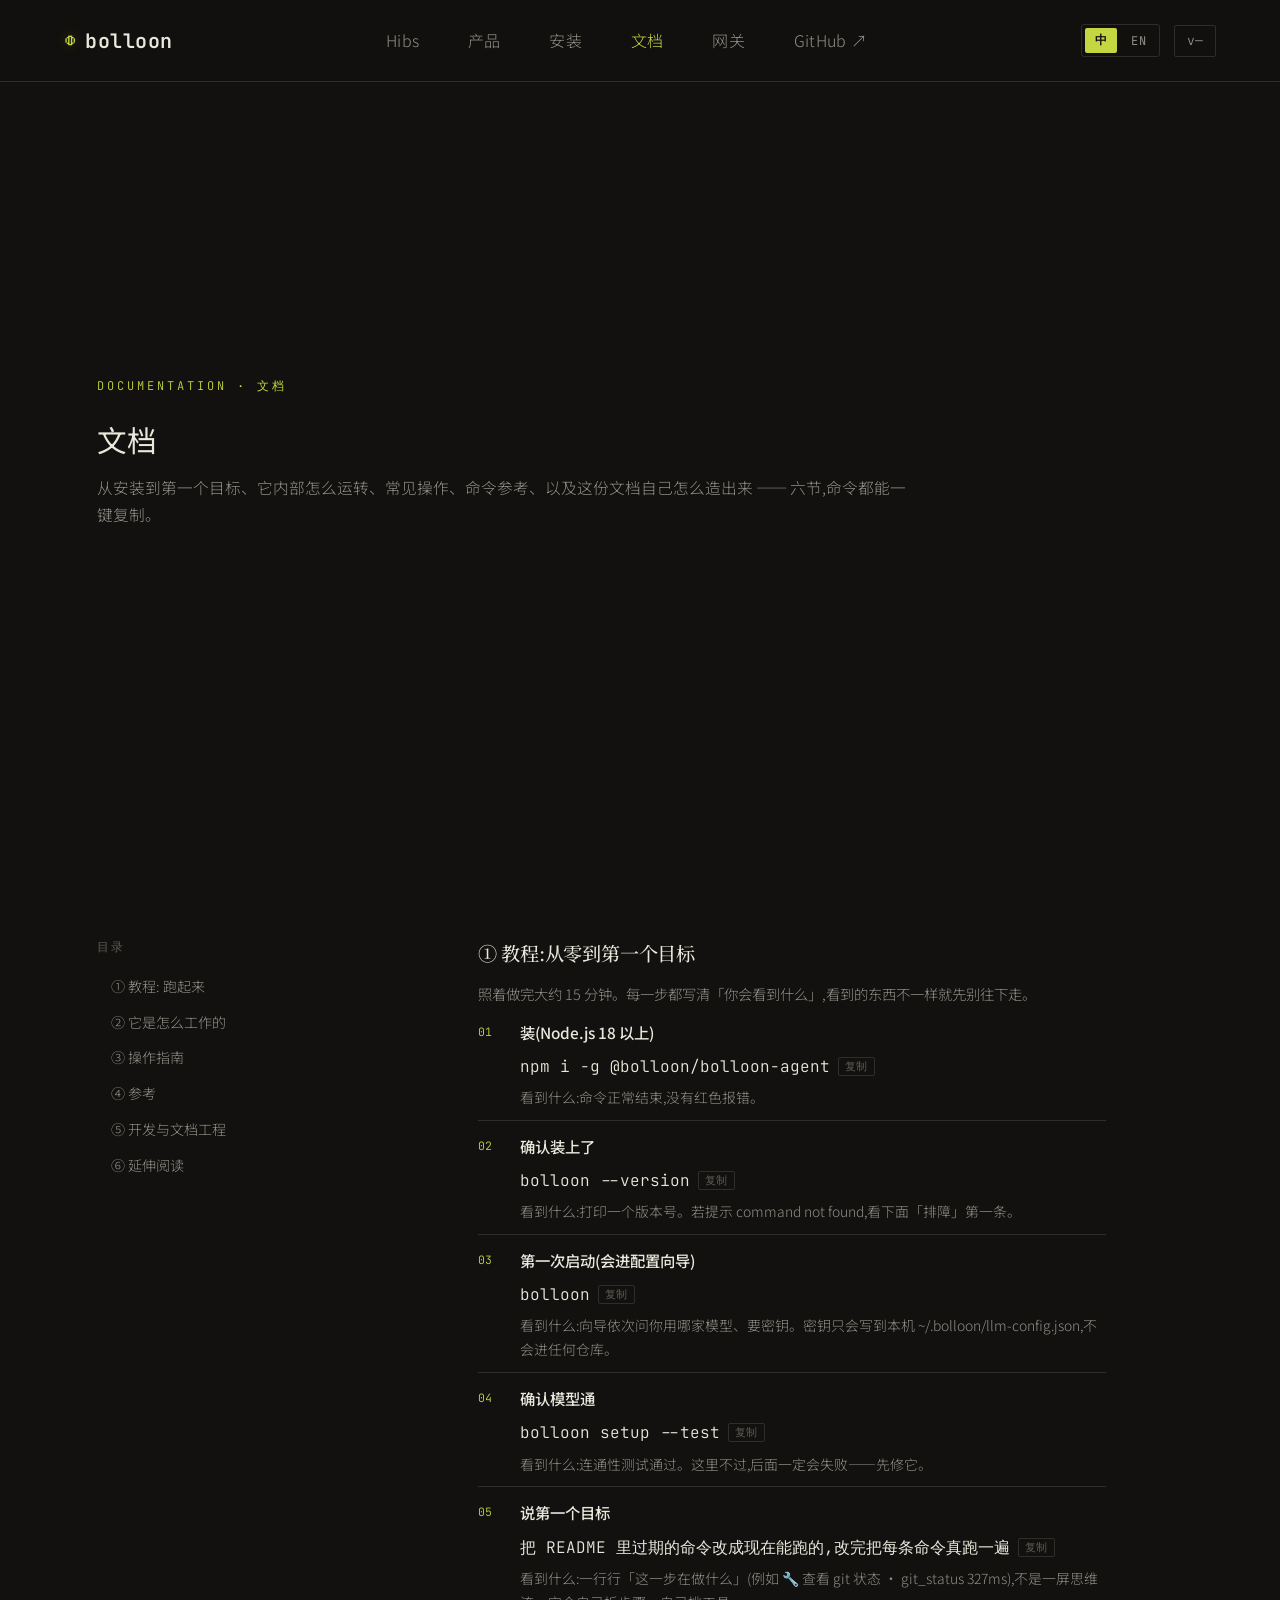
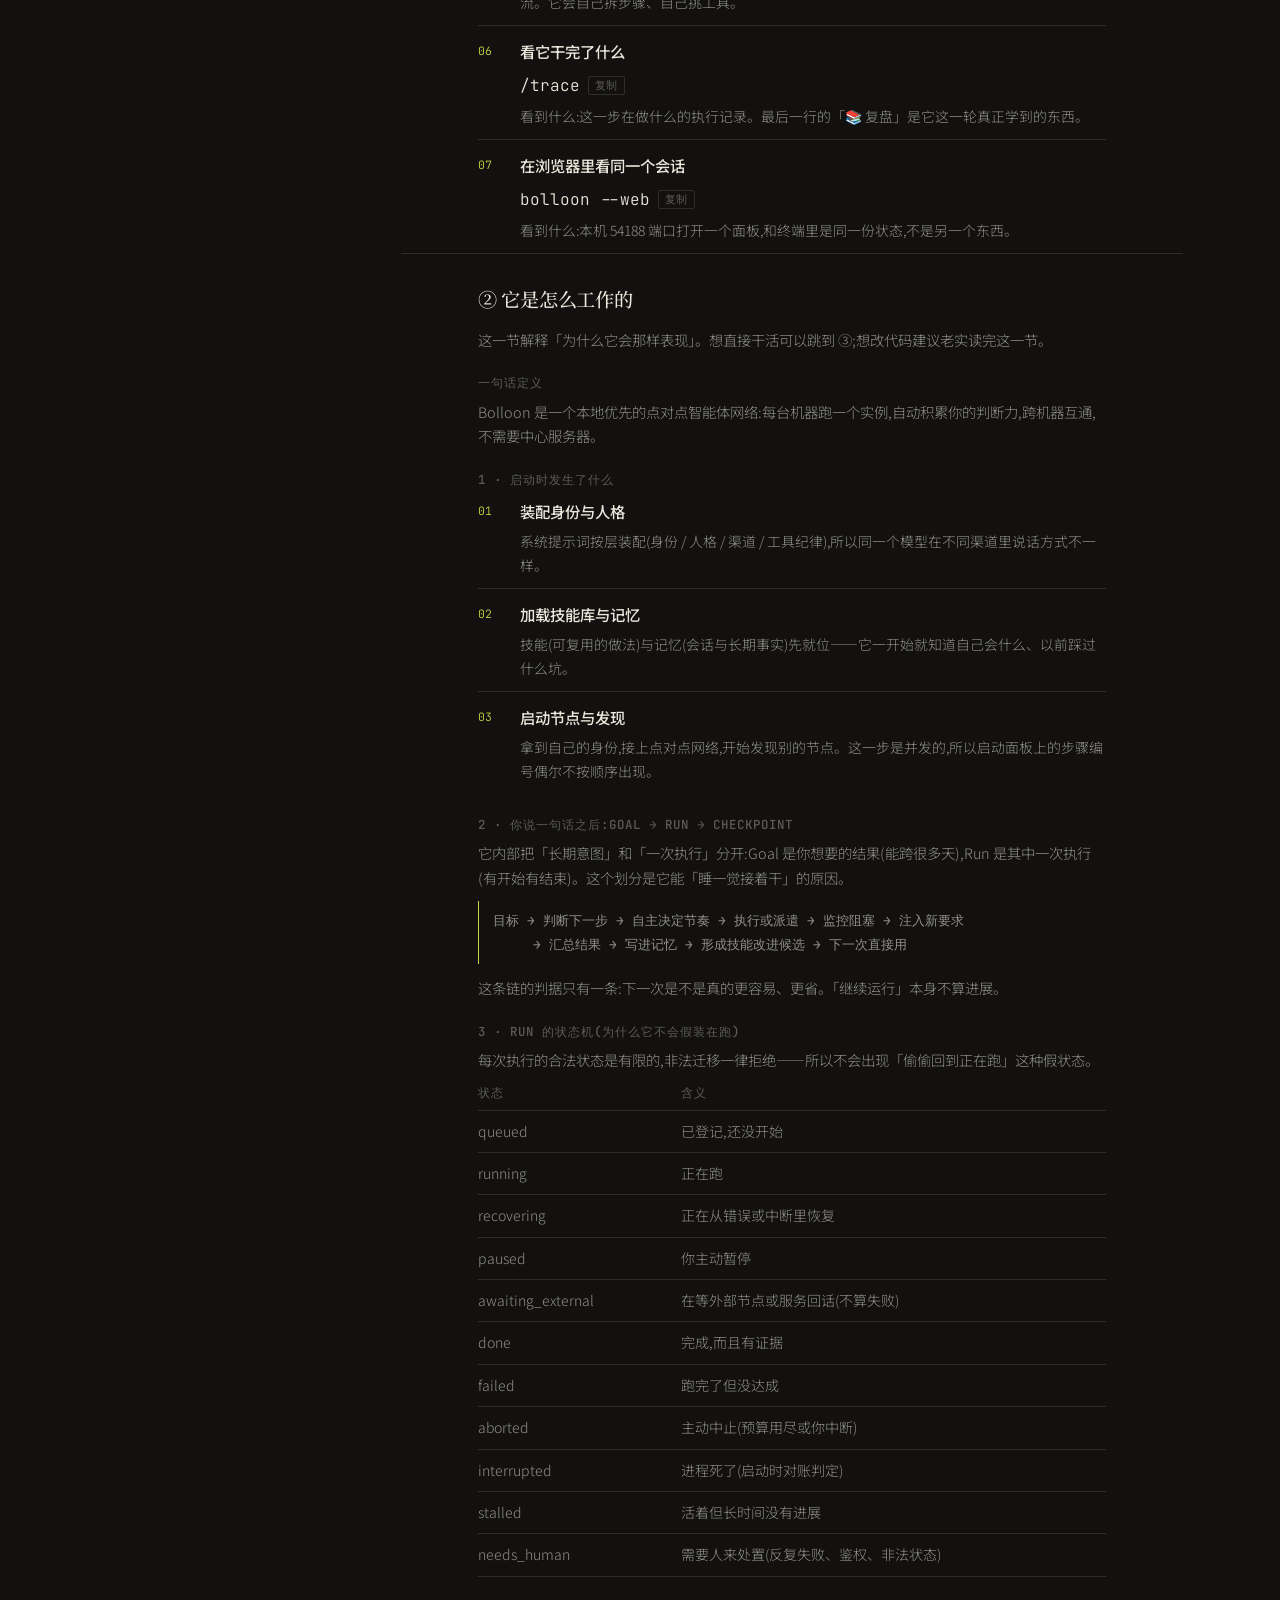
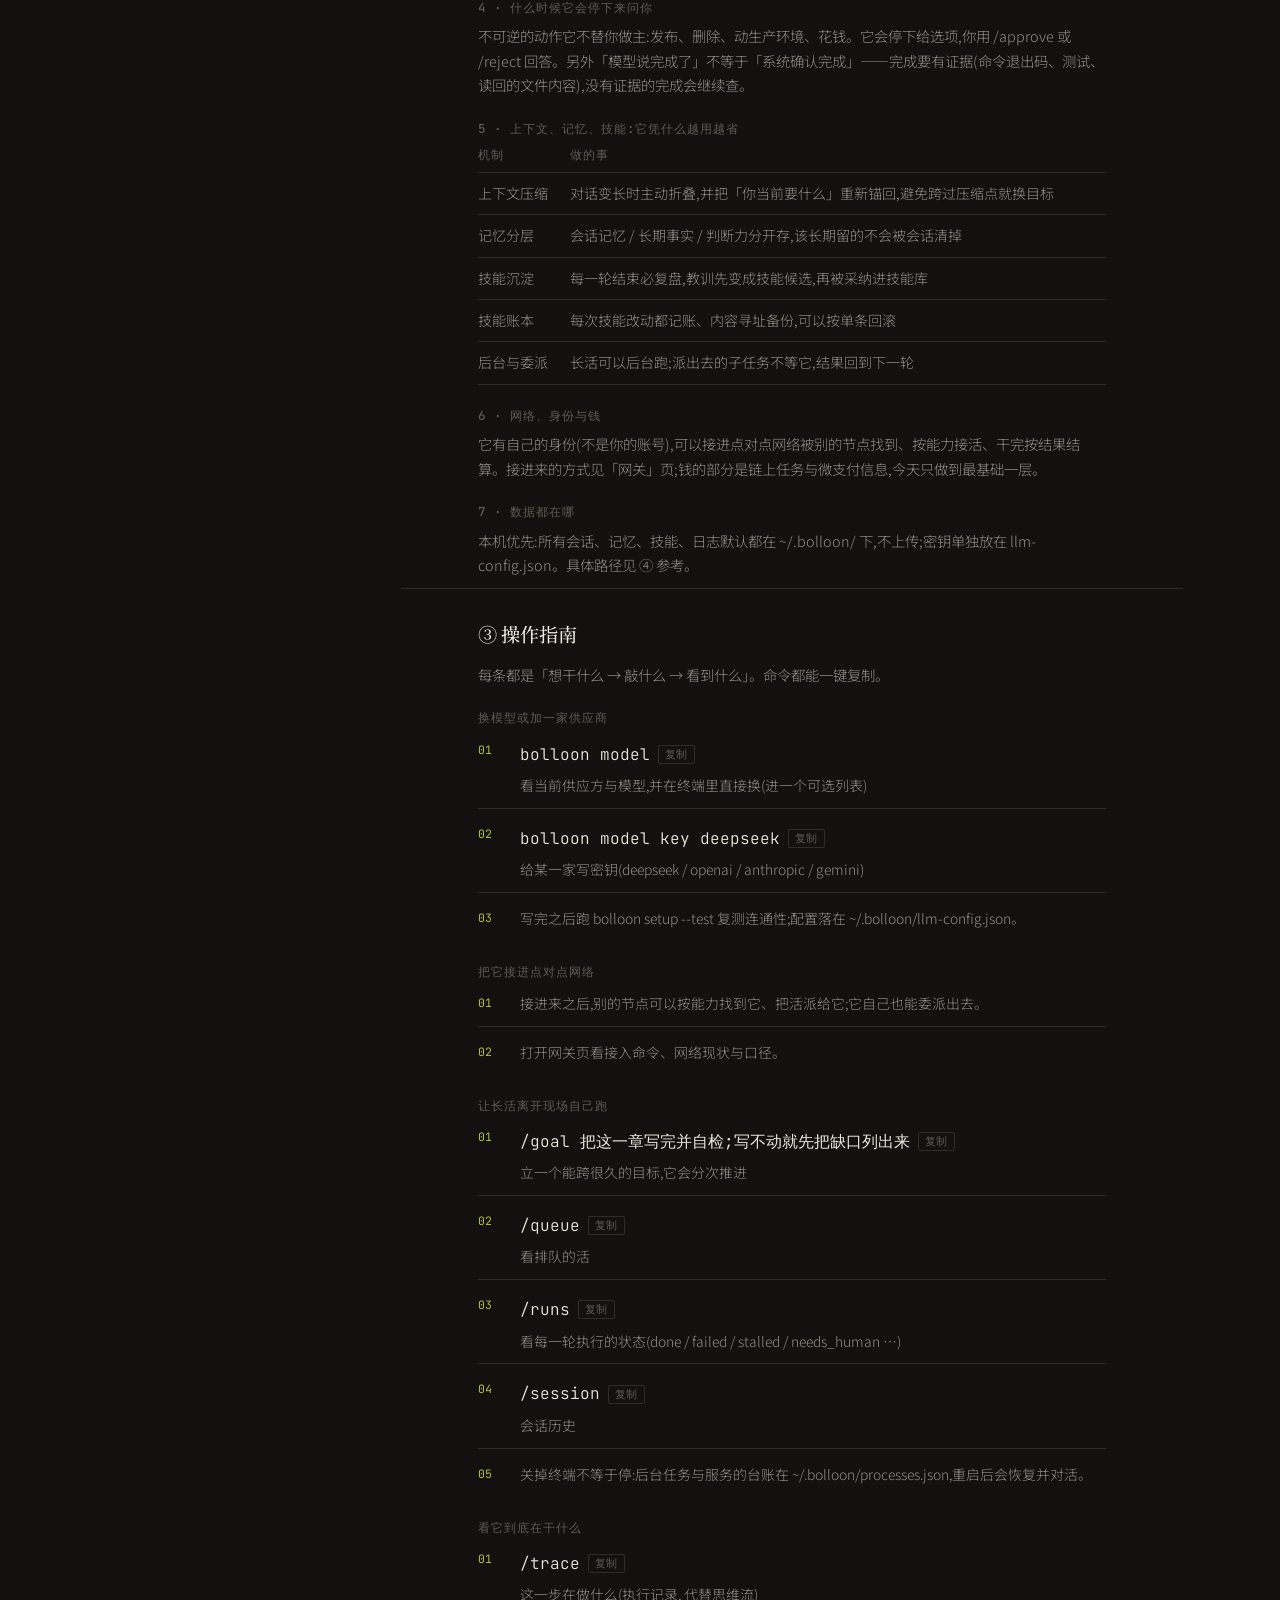
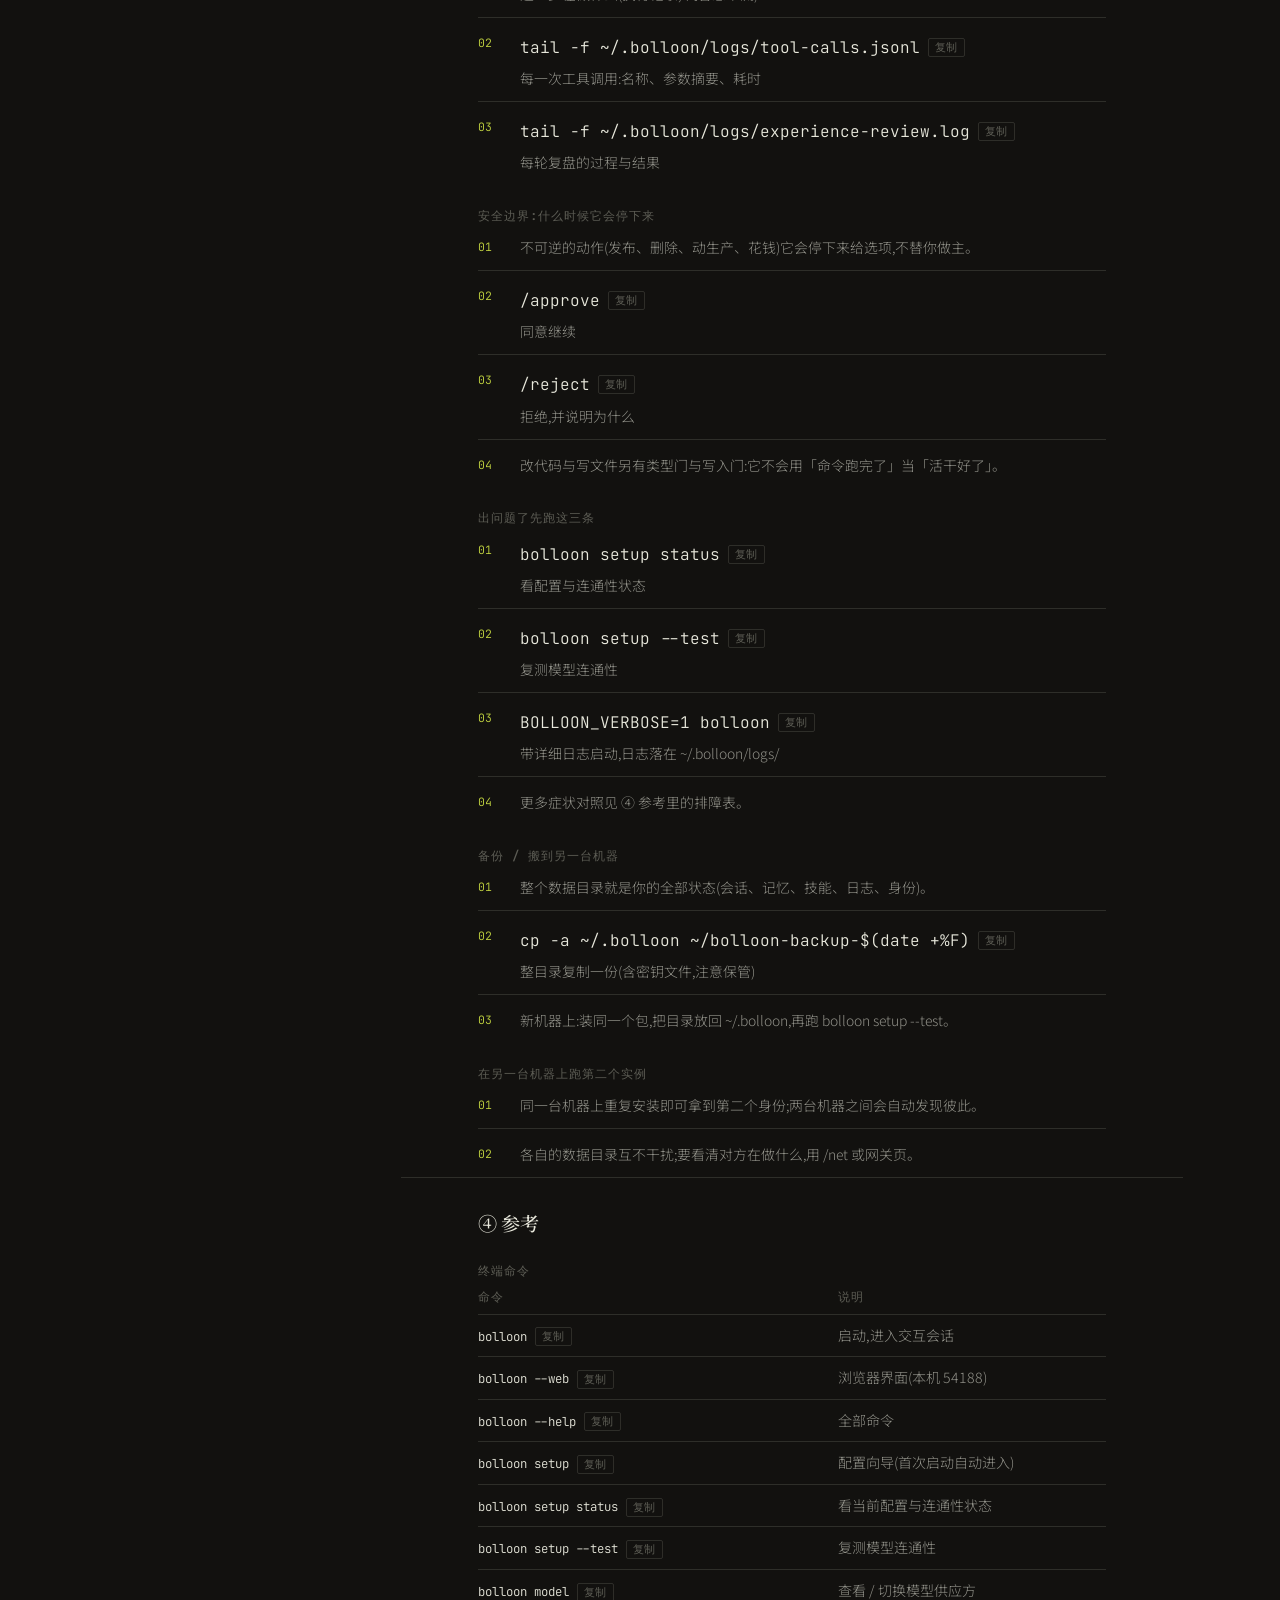
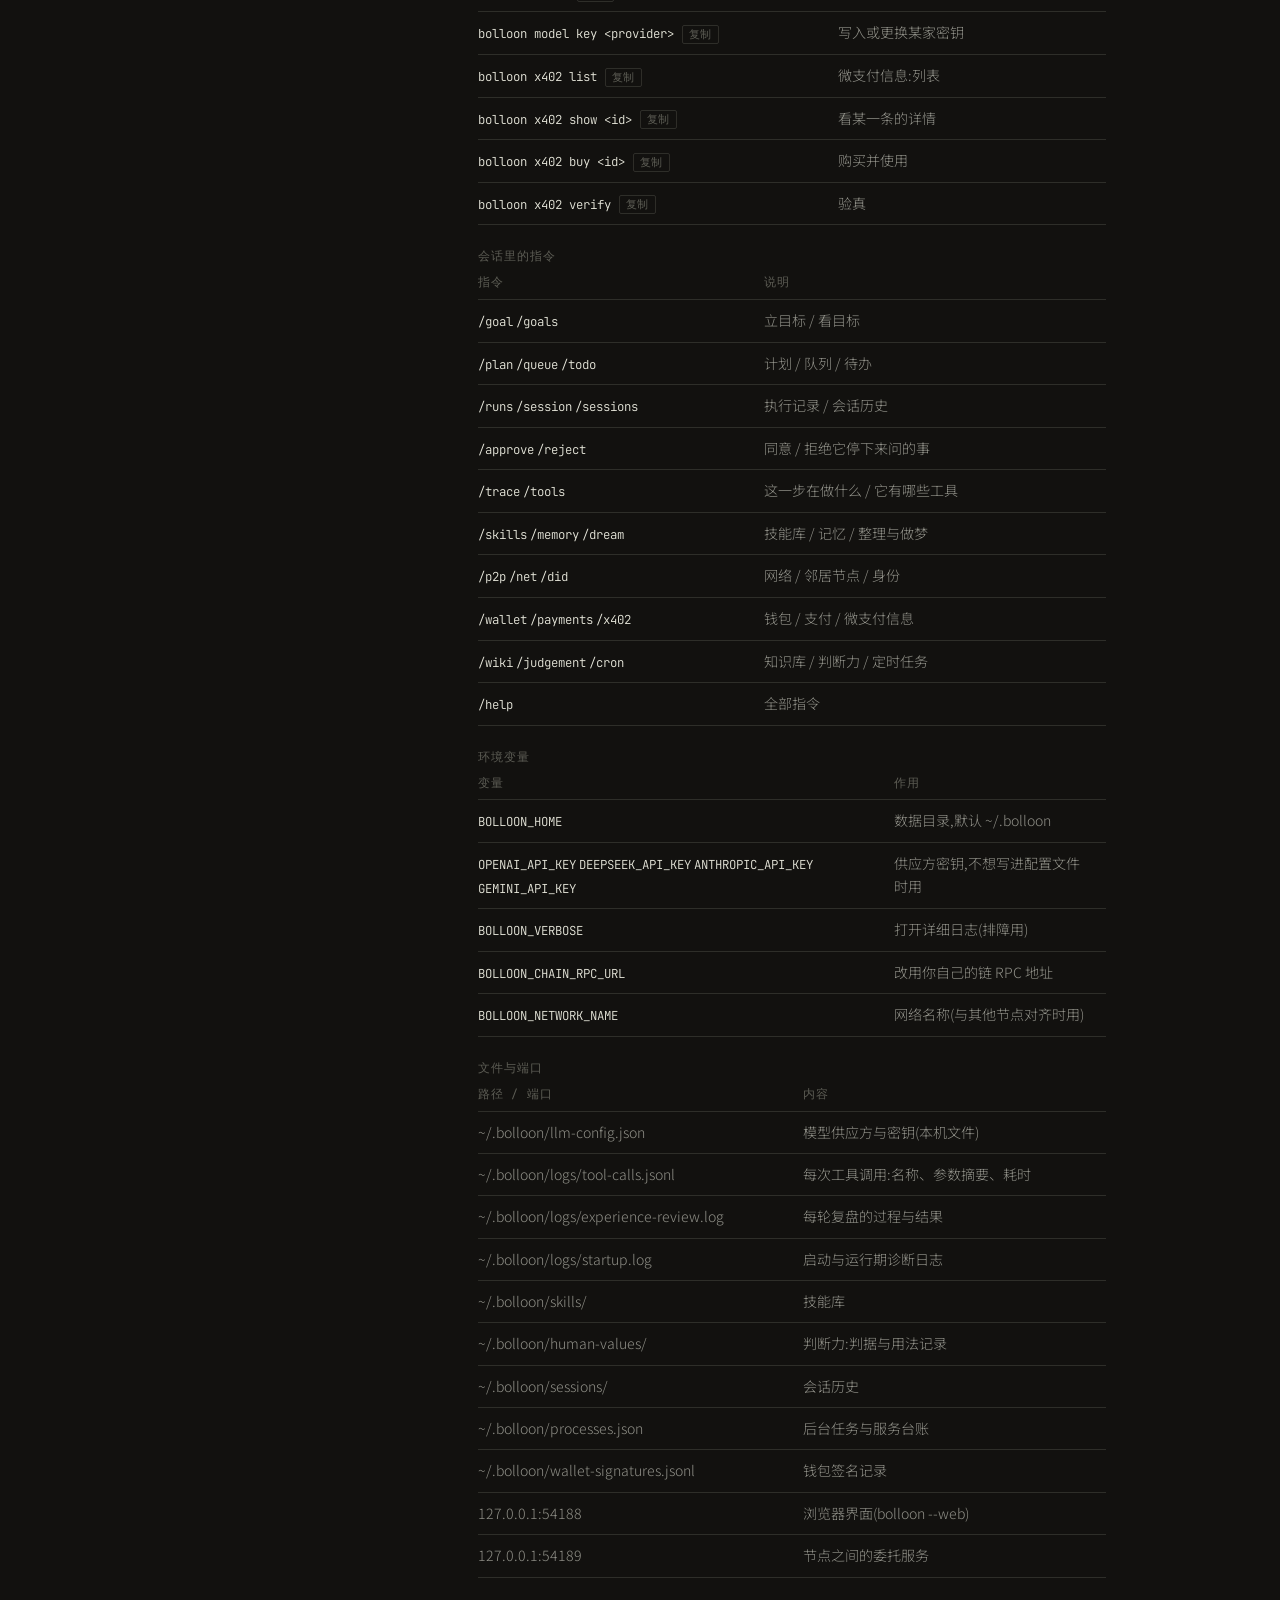
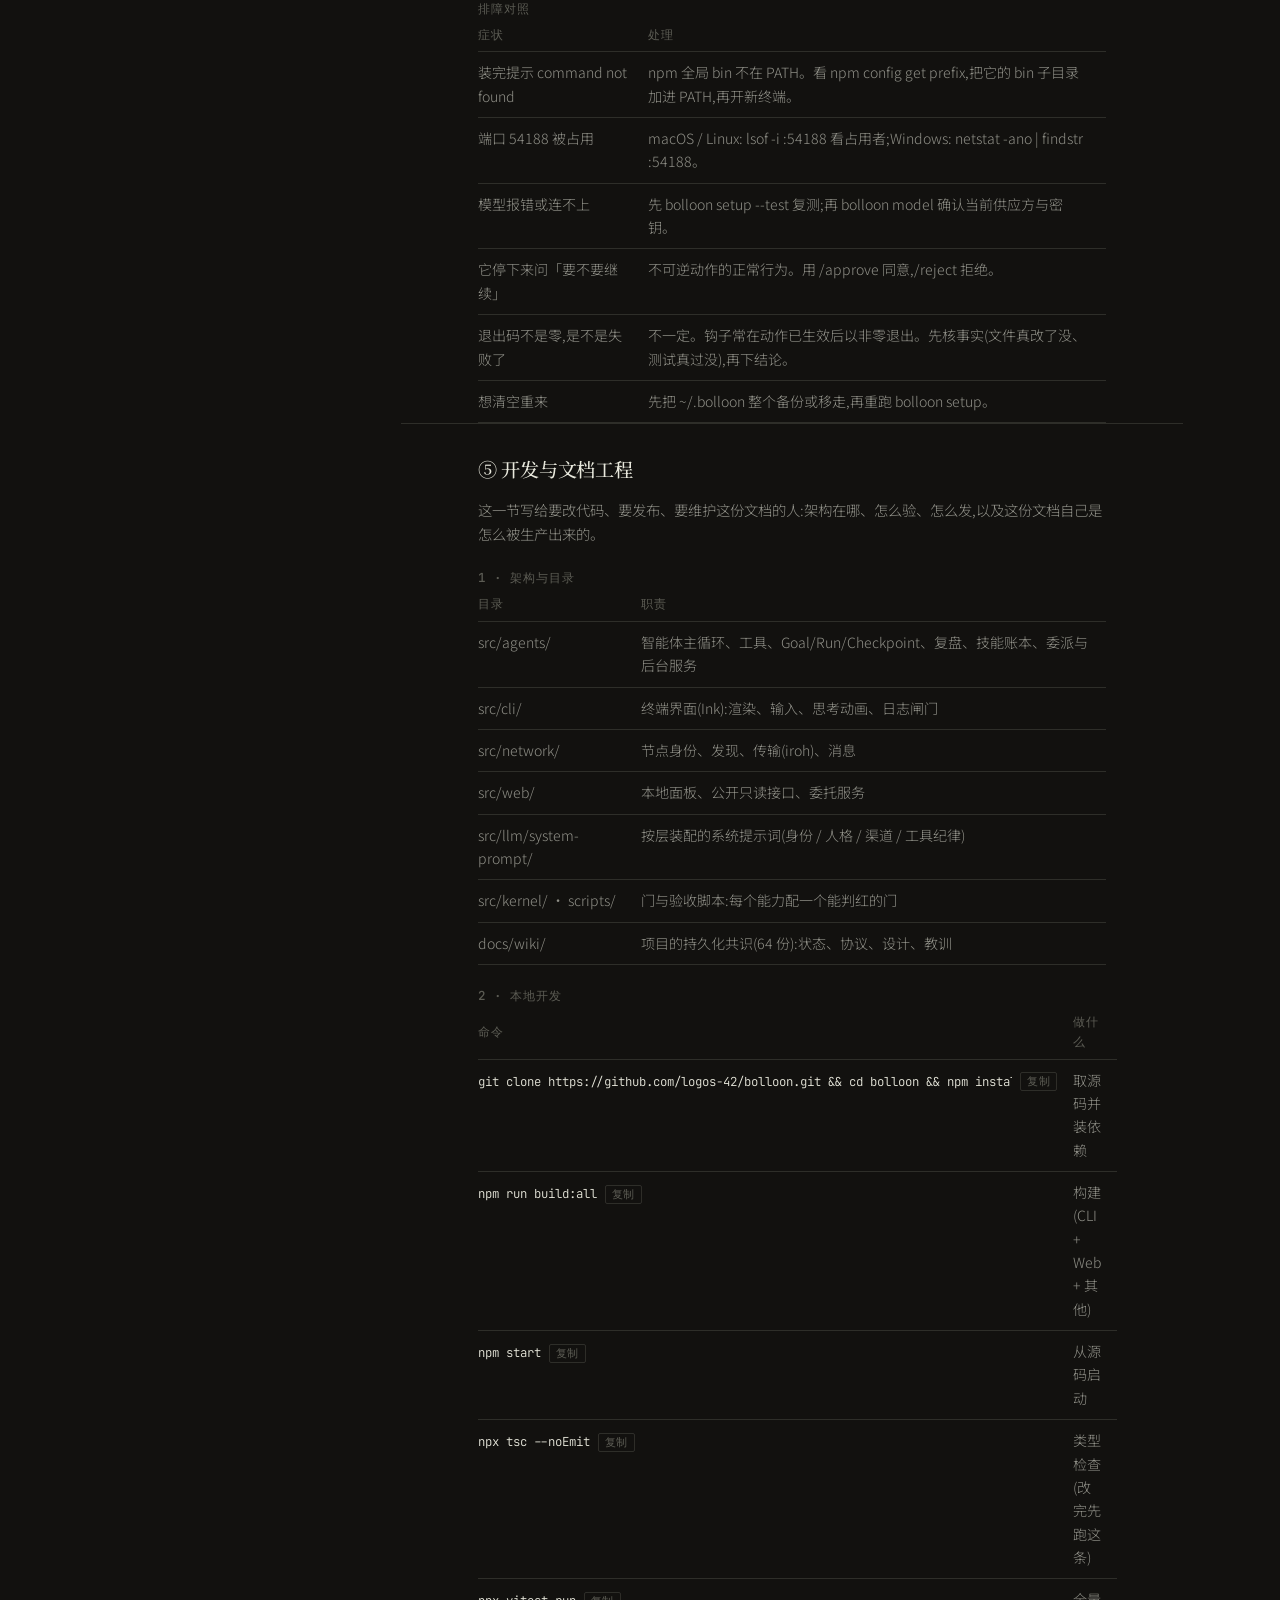
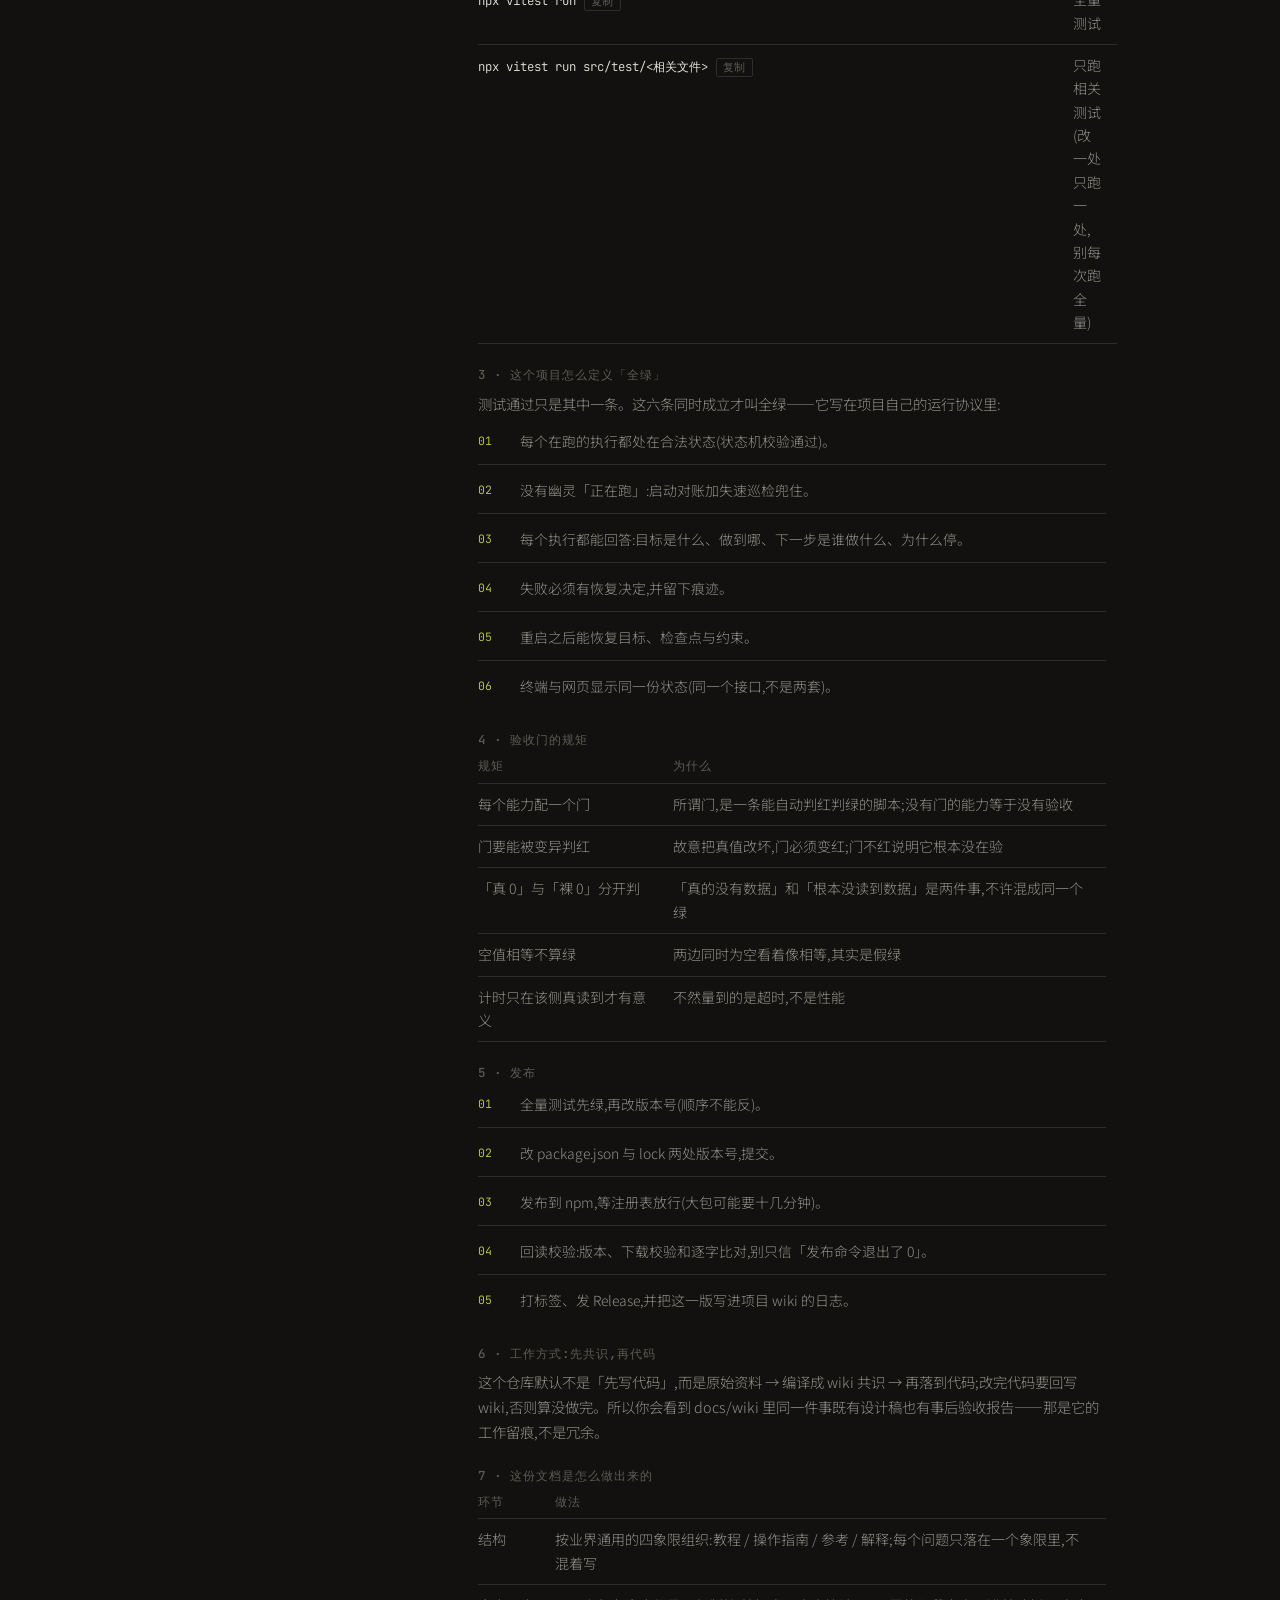
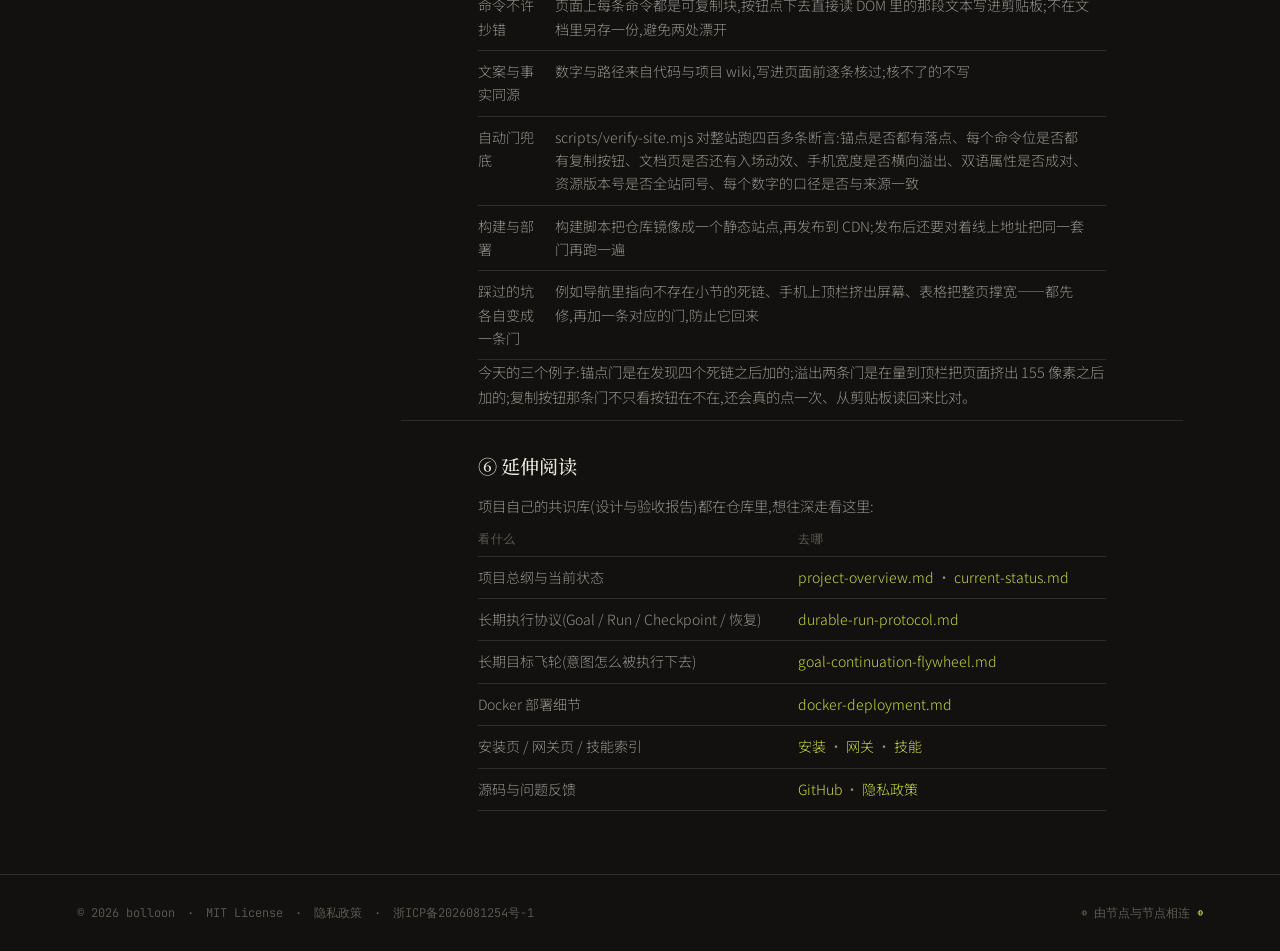
==== commit bd61cc52: "feat(docs): 文档页按四象限重写成手册 (教程/解释/操作指南/参考/开发与文档工程/延伸) + 每行命令可复制 + 去动效 + 三条新门" ====
--- a/docs.html
+++ b/docs.html
@@ -13,7 +13,7 @@
 <link rel="icon" type="image/png" href="icons/favicon-192x192.png" sizes="192x192">
 <link rel="icon" type="image/png" href="icons/favicon-512x512.png" sizes="512x512">
 <link rel="apple-touch-icon" href="icons/apple-touch-icon.png">
-<link rel="stylesheet" href="style.css?v=37">
+<link rel="stylesheet" href="style.css?v=39">
 </head>
 <body data-page="docs">
 
@@ -54,12 +54,12 @@
       <div class="nav-item has-menu">
         <a href="docs.html" class="is-active" data-zh="文档" data-en="Docs">文档</a>
         <div class="nav-menu">
-          <a href="#start" data-zh="快速开始" data-en="Getting Started">快速开始</a>
-          <a href="#process" data-zh="跑起来之后" data-en="While it runs">跑起来之后</a>
-          <a href="#commands" data-zh="命令" data-en="Commands">命令</a>
-          <a href="#files" data-zh="落盘位置" data-en="Where things live">落盘位置</a>
-          <a href="#limits" data-zh="边界" data-en="Limits">边界</a>
-          <a href="#build" data-zh="构建" data-en="Build">构建</a>
+          <a href="#tutorial" data-zh="教程" data-en="Tutorial">教程</a>
+          <a href="#concepts" data-zh="它怎么工作" data-en="How it works">它怎么工作</a>
+          <a href="#howto" data-zh="操作指南" data-en="How-to">操作指南</a>
+          <a href="#reference" data-zh="参考" data-en="Reference">参考</a>
+          <a href="#dev" data-zh="开发与文档工程" data-en="Development & docs">开发与文档工程</a>
+          <a href="#links" data-zh="延伸阅读" data-en="Further reading">延伸阅读</a>
         </div>
       </div>
             <div class="nav-item has-menu">
@@ -86,158 +86,375 @@
 <section class="intro doc-intro" id="intro">
   <div class="section-head">
     <p class="kicker" data-zh="Documentation · 文档" data-en="Documentation">Documentation · 文档</p>
-    <h1 class="display"><span class="line" data-zh="怎么用" data-en="How to use">怎么用</span></h1>
-    <p class="lede doc-lede" data-zh="装好之后只有一件事要做:把目标说清楚。这一页按顺序讲三件事——三步开始、跑起来之后每一步发生了什么、东西落在哪。" data-en="Once it is installed there is only one thing to do: state the goal clearly. This page covers three things in order — three steps to start, what happens at each step while it runs, and where everything lands.">装好之后只有一件事要做:把目标说清楚。这一页按顺序讲三件事——三步开始、跑起来之后每一步发生了什么、东西落在哪。</p>
+    <h1 class="doc-h1" data-zh="文档" data-en="Documentation">文档</h1>
+    <p class="doc-introline" data-zh="从安装到第一个目标、它内部怎么运转、常见操作、命令参考、以及这份文档自己怎么造出来 —— 六节,命令都能一键复制。" data-en="From install to your first goal, how it works inside, common tasks, a command reference, and how this page itself is built — six sections, every command copyable.">从安装到第一个目标、它内部怎么运转、常见操作、命令参考、以及这份文档自己怎么造出来 —— 六节,命令都能一键复制。</p>
   </div>
-  <figure class="intro-art" aria-hidden="true">
-    <img src="fig/thumbnail_157.jpg" alt="" loading="eager">
-  </figure>
 </section>
 
 <div class="doc-layout">
   <aside class="sidenav">
     <p class="sidenav-title" data-zh="目录" data-en="Contents">目录</p>
-    <a href="#start" data-zh="1 · 三步开始" data-en="1 · Three steps">1 · 三步开始</a>
-    <a href="#process" data-zh="2 · 跑起来之后发生了什么" data-en="2 · What happens while it runs">2 · 跑起来之后发生了什么</a>
-    <a href="#commands" data-zh="3 · 命令速查" data-en="3 · Command reference">3 · 命令速查</a>
-    <a href="#files" data-zh="4 · 东西落在哪" data-en="4 · Where things live">4 · 东西落在哪</a>
-    <a href="#limits" data-zh="5 · 边界" data-en="5 · Limits">5 · 边界</a>
-    <a href="#build" data-zh="6 · 自己构建" data-en="6 · Build it yourself">6 · 自己构建</a>
+    <a href="#tutorial" data-zh="① 教程: 跑起来" data-en="① Tutorial: get it running">① 教程: 跑起来</a>
+    <a href="#concepts" data-zh="② 它是怎么工作的" data-en="② How it works">② 它是怎么工作的</a>
+    <a href="#howto" data-zh="③ 操作指南" data-en="③ How-to guides">③ 操作指南</a>
+    <a href="#reference" data-zh="④ 参考" data-en="④ Reference">④ 参考</a>
+    <a href="#dev" data-zh="⑤ 开发与文档工程" data-en="⑤ Development & docs">⑤ 开发与文档工程</a>
+    <a href="#links" data-zh="⑥ 延伸阅读" data-en="⑥ Further reading">⑥ 延伸阅读</a>
   </aside>
 
   <main class="doc-main">
 
-    <!-- 1 · 三步开始:只给能跑的东西 -->
-    <section class="doc" id="start">
-      <div class="section-head"><p class="kicker">— 01</p><h2 class="section-title" data-zh="三步开始" data-en="Three steps to start">三步开始</h2>
-        <p class="doc-body doc-lede-sm" data-zh="需要 Node.js 18 以上。第三步换成你自己的目标就行。" data-en="Node.js 18 or newer. In step three, put your own goal in.">需要 Node.js 18 以上。第三步换成你自己的目标就行。</p>
-      </div>
-      <div class="cmd-grid">
-        <article class="cmd-plate mini">
-          <div class="cmd-meta"><span class="cmd-badge">1</span><h3 class="cmd-title" data-zh="装" data-en="Install">装</h3></div>
-          <div class="cmd-line"><span class="prompt">$</span><code class="cmd">npm i -g @bolloon/bolloon-agent</code></div>
-        </article>
-        <article class="cmd-plate mini">
-          <div class="cmd-meta"><span class="cmd-badge">2</span><h3 class="cmd-title" data-zh="跑" data-en="Run">跑</h3></div>
-          <div class="cmd-line"><span class="prompt">$</span><code class="cmd">bolloon</code></div>
-          <p class="cmd-note" data-zh="首次启动会问你用哪家模型,密钥只写进本机 ~/.bolloon/llm-config.json。" data-en="First launch asks which model provider you use; the key is written only to ~/.bolloon/llm-config.json on your machine.">首次启动会问你用哪家模型,密钥只写进本机 ~/.bolloon/llm-config.json。</p>
-        </article>
-        <article class="cmd-plate mini">
-          <div class="cmd-meta"><span class="cmd-badge">3</span><h3 class="cmd-title" data-zh="说一句目标" data-en="State a goal">说一句目标</h3></div>
-          <div class="cmd-line"><span class="prompt">&gt;</span><code class="cmd">把 src/web 里所有硬编码的端口号收成一个常量,改完跑类型检查</code></div>
-          <p class="cmd-note" data-zh="不用写步骤、不用挑工具——它自己拆。下面是它接下来会做的事。" data-en="No steps to write, no tools to pick — it breaks the goal down itself. What follows is what it does next.">不用写步骤、不用挑工具——它自己拆。下面是它接下来会做的事。</p>
-        </article>
-      </div>
-      <p class="doc-body" data-zh="要在浏览器里看:`bolloon --web` → http://127.0.0.1:54188" data-en="To watch it in a browser: `bolloon --web` → http://127.0.0.1:54188">要在浏览器里看:<code>bolloon --web</code> → http://127.0.0.1:54188</p>
-    </section>
-
-    <!-- 2 · 过程:这一节是这一页的重点 -->
-    <section class="doc" id="process">
-      <div class="section-head"><p class="kicker">— 02</p><h2 class="section-title" data-zh="跑起来之后发生了什么" data-en="What happens while it runs">跑起来之后发生了什么</h2>
-        <p class="doc-body doc-lede-sm" data-zh="每一步都写成两行:你会看到什么,它同时在做什么。" data-en="Each step is written in two lines: what you see, and what it is doing at the same time.">每一步都写成两行:你会看到什么,它同时在做什么。</p>
-      </div>
-      <ol class="steps">
-        <li>
-          <h3 data-zh="先拆步骤,每一步都带一个能核对的出口" data-en="It breaks the goal down, and every step ends in something checkable">先拆步骤,每一步都带一个能核对的出口</h3>
-          <p data-zh="你会看到一行行「这一步在做什么」——例如 「🔧 查看 git 状态 · git_status 327ms」,不刷思维流。它把目标拆成小步,每步都对应一个能验证的结果:命令退出码、测试是否通过、文件里到底是什么。" data-en="You see one line per action — e.g. “🔧 check git status · git_status 327ms” — not a stream of thinking. It splits the goal into small steps, each tied to something verifiable: an exit code, a passing test, what a file actually contains.">你会看到一行行「这一步在做什么」——例如 「🔧 查看 git 状态 · git_status 327ms」,不刷思维流。它把目标拆成小步,每步都对应一个能验证的结果:命令退出码、测试是否通过、文件里到底是什么。</p>
-        </li>
-        <li>
-          <h3 data-zh="动手就当场验证,不拿「命令跑完」当「活干好了」" data-en="It verifies as it works — a command finishing is not a task finished">动手就当场验证,不拿「命令跑完」当「活干好了」</h3>
-          <p data-zh="改完代码先跑类型检查;写文件过写入门;工具回报成功之后它会读回确认一次。有明确的收尾判据才算完成——这也是它敢说自己干完了的依据。" data-en="After editing code it runs the type check; file writes pass through a write gate; when a tool reports success it reads back to confirm. A task counts as done only against a stated finishing criterion.">改完代码先跑类型检查;写文件过写入门;工具回报成功之后它会读回确认一次。有明确的收尾判据才算完成——这也是它敢说自己干完了的依据。</p>
-        </li>
-        <li>
-          <h3 data-zh="卡住不硬顶:换一条路,或停下来告诉你" data-en="When stuck it does not force it: it changes approach, or stops and tells you">卡住不硬顶:换一条路,或停下来告诉你</h3>
-          <p data-zh="退出码不是零不等于失败(钩子经常非零退出而动作已经生效)——它先核事实再下结论;命令被策略拦住,它换一条路而不是绕到更危险的做法;错误会先分类,再给出对应的下一步。" data-en="A non-zero exit code is not taken as failure (hooks often exit non-zero after the action already took effect) — it checks the facts first. If a command is blocked by policy it finds another route instead of a more dangerous one, and errors are classified before a next step is proposed.">退出码不是零不等于失败(钩子经常非零退出而动作已经生效)——它先核事实再下结论;命令被策略拦住,它换一条路而不是绕到更危险的做法;错误会先分类,再给出对应的下一步。</p>
-        </li>
-        <li>
-          <h3 data-zh="该你拍板的地方,它会停下来问" data-en="Where the decision is yours, it stops and asks">该你拍板的地方,它会停下来问</h3>
-          <p data-zh="你会看到一个问题加几个选项。发布、改生产环境、删除、花钱这类不可逆的取舍,它不替你做主。" data-en="You see one question with a few options. For irreversible choices — publishing, touching production, deleting, spending — it does not decide for you.">你会看到一个问题加几个选项。发布、改生产环境、删除、花钱这类不可逆的取舍,它不替你做主。</p>
-        </li>
-        <li>
-          <h3 data-zh="干完必复盘,教训进库里(而且可以回滚)" data-en="Every task ends in a review, and lessons go into a rollbackable library">干完必复盘,教训进库里(而且可以回滚)</h3>
-          <p data-zh="你会看到一行 「📚 复盘: …」,后面是这一轮真正学到的东西。教训写进技能库与判断力库;技能每次改动都进账本、可以单条回滚;自审只治理它自己造出来的技能,你点名要的归你。" data-en="You see a line “📚 review: …” followed by what this round actually learned. Lessons go into the skill library and the judgement store; every skill change is ledgered and can be rolled back one entry at a time.">你会看到一行 「📚 复盘: …」,后面是这一轮真正学到的东西。教训写进技能库与判断力库;技能每次改动都进账本、可以单条回滚;自审只治理它自己造出来的技能,你点名要的归你。</p>
-        </li>
-        <li>
-          <h3 data-zh="长活可以离开现场:后台跑、派出去、被别的节点接手" data-en="Long work can run without you watching: in the background, delegated, or picked up by another node">长活可以离开现场:后台跑、派出去、被别的节点接手</h3>
-          <p data-zh="后台任务与服务的台账在本机(重启后会懒恢复并探活);派出去的子智能体不等它跑完,结果会回到下一轮;接进网络之后,别的节点可以按能力找到它、把活派给它——见网关页。" data-en="Background tasks and services are ledgered on your machine (restarted lazily and liveness-checked). Delegated sub-agents are not waited on; their results come back in the next round. Once it joins the network, other nodes can find it by capability and hand it work — see the gateway page.">后台任务与服务的台账在本机(重启后会懒恢复并探活);派出去的子智能体不等它跑完,结果会回到下一轮;接进网络之后,别的节点可以按能力找到它、把活派给它——见网关页。</p>
+    <section class="doc" id="tutorial">
+      <div class="section-head"><h2 class="doc-h2" data-zh="① 教程:从零到第一个目标" data-en="① Tutorial: from zero to your first goal">① 教程:从零到第一个目标</h2></div>
+      <p class="note" data-zh="照着做完大约 15 分钟。每一步都写清「你会看到什么」,看到的东西不一样就先别往下走。" data-en="About 15 minutes end to end. Each step says what you should see; if yours looks different, stop there and fix it first.">照着做完大约 15 分钟。每一步都写清「你会看到什么」,看到的东西不一样就先别往下走。</p>
+      <ol class="tut">
+        <li>
+          <h3 data-zh="装(Node.js 18 以上)" data-en="Install (Node.js 18 or newer)">装(Node.js 18 以上)</h3>
+          <div class="cmd-pair" data-copy><code>npm i -g @bolloon/bolloon-agent</code></div>
+          <p class="note" data-zh="看到什么:命令正常结束,没有红色报错。" data-en="You should see: the command finishes with no red error.">看到什么:命令正常结束,没有红色报错。</p>
+        </li>
+        <li>
+          <h3 data-zh="确认装上了" data-en="Verify the install">确认装上了</h3>
+          <div class="cmd-pair" data-copy><code>bolloon --version</code></div>
+          <p class="note" data-zh="看到什么:打印一个版本号。若提示 command not found,看下面「排障」第一条。" data-en="You should see: a version number. If it says command not found, see the first entry under Troubleshooting.">看到什么:打印一个版本号。若提示 command not found,看下面「排障」第一条。</p>
+        </li>
+        <li>
+          <h3 data-zh="第一次启动(会进配置向导)" data-en="First launch (enters the setup wizard)">第一次启动(会进配置向导)</h3>
+          <div class="cmd-pair" data-copy><code>bolloon</code></div>
+          <p class="note" data-zh="看到什么:向导依次问你用哪家模型、要密钥。密钥只会写到本机 ~/.bolloon/llm-config.json,不会进任何仓库。" data-en="You should see: the wizard asking which model provider you use and for a key. The key is written only to ~/.bolloon/llm-config.json on your machine, never into a repo.">看到什么:向导依次问你用哪家模型、要密钥。密钥只会写到本机 ~/.bolloon/llm-config.json,不会进任何仓库。</p>
+        </li>
+        <li>
+          <h3 data-zh="确认模型通" data-en="Check that the model answers">确认模型通</h3>
+          <div class="cmd-pair" data-copy><code>bolloon setup --test</code></div>
+          <p class="note" data-zh="看到什么:连通性测试通过。这里不过,后面一定会失败——先修它。" data-en="You should see: the connectivity test passing. If it does not pass here, nothing later will work — fix it first.">看到什么:连通性测试通过。这里不过,后面一定会失败——先修它。</p>
+        </li>
+        <li>
+          <h3 data-zh="说第一个目标" data-en="State your first goal">说第一个目标</h3>
+          <div class="cmd-pair" data-copy><code>把 README 里过期的命令改成现在能跑的,改完把每条命令真跑一遍</code></div>
+          <p class="note" data-zh="看到什么:一行行「这一步在做什么」(例如 🔧 查看 git 状态 · git_status 327ms),不是一屏思维流。它会自己拆步骤、自己挑工具。" data-en="You should see: one line per action (e.g. 🔧 check git status · git_status 327ms), not a wall of thinking. It plans the steps and picks the tools itself.">看到什么:一行行「这一步在做什么」(例如 🔧 查看 git 状态 · git_status 327ms),不是一屏思维流。它会自己拆步骤、自己挑工具。</p>
+        </li>
+        <li>
+          <h3 data-zh="看它干完了什么" data-en="Read what it did">看它干完了什么</h3>
+          <div class="cmd-pair" data-copy><code>/trace</code></div>
+          <p class="note" data-zh="看到什么:这一步在做什么的执行记录。最后一行的「📚 复盘」是它这一轮真正学到的东西。" data-en="You should see: an execution record of each step. The final 📚 review line is what this round actually learned.">看到什么:这一步在做什么的执行记录。最后一行的「📚 复盘」是它这一轮真正学到的东西。</p>
+        </li>
+        <li>
+          <h3 data-zh="在浏览器里看同一个会话" data-en="Watch the same session in a browser">在浏览器里看同一个会话</h3>
+          <div class="cmd-pair" data-copy><code>bolloon --web</code></div>
+          <p class="note" data-zh="看到什么:本机 54188 端口打开一个面板,和终端里是同一份状态,不是另一个东西。" data-en="You should see: a panel on local port 54188 showing the same state as the terminal, not a separate thing.">看到什么:本机 54188 端口打开一个面板,和终端里是同一份状态,不是另一个东西。</p>
         </li>
       </ol>
     </section>
-
-    <!-- 3 · 命令速查:两张表,不铺卡片 -->
-    <section class="doc" id="commands">
-      <div class="section-head"><p class="kicker">— 03</p><h2 class="section-title" data-zh="命令速查" data-en="Command reference">命令速查</h2></div>
-      <h3 class="sub-h" data-zh="在终端里" data-en="In the terminal">在终端里</h3>
-      <table class="doc-table compact">
+    <section class="doc" id="concepts">
+      <div class="section-head"><h2 class="doc-h2" data-zh="② 它是怎么工作的" data-en="② How it works">② 它是怎么工作的</h2></div>
+      <p class="note" data-zh="这一节解释「为什么它会那样表现」。想直接干活可以跳到 ③;想改代码建议老实读完这一节。" data-en="This section explains why it behaves the way it does. Skip to ③ to get work done; if you plan to change the code, read this first.">这一节解释「为什么它会那样表现」。想直接干活可以跳到 ③;想改代码建议老实读完这一节。</p>
+
+      <h3 class="doc-h3" data-zh="一句话定义" data-en="One-line definition">一句话定义</h3>
+      <p class="note" data-zh="Bolloon 是一个本地优先的点对点智能体网络:每台机器跑一个实例,自动积累你的判断力,跨机器互通,不需要中心服务器。" data-en="Bolloon is a local-first peer-to-peer agent network: one instance per machine, accumulating your judgement as it works, talking to other machines without any central server.">Bolloon 是一个本地优先的点对点智能体网络:每台机器跑一个实例,自动积累你的判断力,跨机器互通,不需要中心服务器。</p>
+
+      <h3 class="doc-h3" data-zh="1 · 启动时发生了什么" data-en="1 · What happens on startup">1 · 启动时发生了什么</h3>
+      <ol class="tut">
+        <li><h3 data-zh="装配身份与人格" data-en="Assemble identity and persona">装配身份与人格</h3><p class="note" data-zh="系统提示词按层装配(身份 / 人格 / 渠道 / 工具纪律),所以同一个模型在不同渠道里说话方式不一样。" data-en="The system prompt is assembled from layers (identity / persona / channel / tool discipline), which is why the same model behaves differently across channels.">系统提示词按层装配(身份 / 人格 / 渠道 / 工具纪律),所以同一个模型在不同渠道里说话方式不一样。</p></li>
+        <li><h3 data-zh="加载技能库与记忆" data-en="Load the skill library and memory">加载技能库与记忆</h3><p class="note" data-zh="技能(可复用的做法)与记忆(会话与长期事实)先就位——它一开始就知道自己会什么、以前踩过什么坑。" data-en="Skills (reusable procedures) and memory (sessions plus long-term facts) are loaded first, so it starts knowing what it can do and what it got wrong before.">技能(可复用的做法)与记忆(会话与长期事实)先就位——它一开始就知道自己会什么、以前踩过什么坑。</p></li>
+        <li><h3 data-zh="启动节点与发现" data-en="Bring up the node and discovery">启动节点与发现</h3><p class="note" data-zh="拿到自己的身份,接上点对点网络,开始发现别的节点。这一步是并发的,所以启动面板上的步骤编号偶尔不按顺序出现。" data-en="It acquires its identity, joins the peer-to-peer network and starts discovering other nodes. This runs concurrently, which is why step numbers on the startup panel occasionally appear out of order.">拿到自己的身份,接上点对点网络,开始发现别的节点。这一步是并发的,所以启动面板上的步骤编号偶尔不按顺序出现。</p></li>
+      </ol>
+
+      <h3 class="doc-h3" data-zh="2 · 你说一句话之后:Goal → Run → Checkpoint" data-en="2 · After you speak: Goal → Run → Checkpoint">2 · 你说一句话之后:Goal → Run → Checkpoint</h3>
+      <p class="note" data-zh="它内部把「长期意图」和「一次执行」分开:Goal 是你想要的结果(能跨很多天),Run 是其中一次执行(有开始有结束)。这个划分是它能「睡一觉接着干」的原因。" data-en="Internally it separates the durable intent from a single execution: a Goal is the outcome you want (it can span days), a Run is one attempt at it (it has a beginning and an end). That split is why it can pick work up again later.">它内部把「长期意图」和「一次执行」分开:Goal 是你想要的结果(能跨很多天),Run 是其中一次执行(有开始有结束)。这个划分是它能「睡一觉接着干」的原因。</p>
+      <pre class="flow" aria-label="execution flow">目标 → 判断下一步 → 自主决定节奏 → 执行或派遣 → 监控阻塞 → 注入新要求
+     → 汇总结果 → 写进记忆 → 形成技能改进候选 → 下一次直接用</pre>
+      <p class="note" data-zh="这条链的判据只有一条:下一次是不是真的更容易、更省。「继续运行」本身不算进展。" data-en="This loop has exactly one acceptance test: is the next round genuinely easier or cheaper? Merely staying running does not count as progress.">这条链的判据只有一条:下一次是不是真的更容易、更省。<b>「继续运行」本身不算进展。</b></p>
+
+      <h3 class="doc-h3" data-zh="3 · Run 的状态机(为什么它不会假装在跑)" data-en="3 · The Run state machine (why it cannot fake progress)">3 · Run 的状态机(为什么它不会假装在跑)</h3>
+      <p class="note" data-zh="每次执行的合法状态是有限的,非法迁移一律拒绝——所以不会出现「偷偷回到正在跑」这种假状态。" data-en="Each run has a finite set of legal states and illegal transitions are refused, so a run cannot quietly slip back into looking busy.">每次执行的合法状态是有限的,非法迁移一律拒绝——所以不会出现「偷偷回到正在跑」这种假状态。</p>
+      <table class="rt">
+        <thead><tr><th data-zh="状态" data-en="State">状态</th><th data-zh="含义" data-en="Meaning">含义</th></tr></thead>
+        <tbody>
+                    <tr><td data-zh="queued" data-en="queued">queued</td><td data-zh="已登记,还没开始" data-en="registered, not started yet">已登记,还没开始</td></tr>
+                    <tr><td data-zh="running" data-en="running">running</td><td data-zh="正在跑" data-en="running">正在跑</td></tr>
+                    <tr><td data-zh="recovering" data-en="recovering">recovering</td><td data-zh="正在从错误或中断里恢复" data-en="recovering from an error or an interruption">正在从错误或中断里恢复</td></tr>
+                    <tr><td data-zh="paused" data-en="paused">paused</td><td data-zh="你主动暂停" data-en="you paused it">你主动暂停</td></tr>
+                    <tr><td data-zh="awaiting_external" data-en="awaiting_external">awaiting_external</td><td data-zh="在等外部节点或服务回话(不算失败)" data-en="waiting on another node or service (not a failure)">在等外部节点或服务回话(不算失败)</td></tr>
+                    <tr><td data-zh="done" data-en="done">done</td><td data-zh="完成,而且有证据" data-en="done, with evidence">完成,而且有证据</td></tr>
+                    <tr><td data-zh="failed" data-en="failed">failed</td><td data-zh="跑完了但没达成" data-en="ran to the end without achieving it">跑完了但没达成</td></tr>
+                    <tr><td data-zh="aborted" data-en="aborted">aborted</td><td data-zh="主动中止(预算用尽或你中断)" data-en="deliberately stopped (budget spent or you interrupted)">主动中止(预算用尽或你中断)</td></tr>
+                    <tr><td data-zh="interrupted" data-en="interrupted">interrupted</td><td data-zh="进程死了(启动时对账判定)" data-en="the process died (decided by startup reconciliation)">进程死了(启动时对账判定)</td></tr>
+                    <tr><td data-zh="stalled" data-en="stalled">stalled</td><td data-zh="活着但长时间没有进展" data-en="alive but making no progress for a long time">活着但长时间没有进展</td></tr>
+                    <tr><td data-zh="needs_human" data-en="needs_human">needs_human</td><td data-zh="需要人来处置(反复失败、鉴权、非法状态)" data-en="needs a human (repeated failure, auth, illegal state)">需要人来处置(反复失败、鉴权、非法状态)</td></tr>
+        </tbody>
+      </table>
+
+      <h3 class="doc-h3" data-zh="4 · 什么时候它会停下来问你" data-en="4 · When it stops and asks you">4 · 什么时候它会停下来问你</h3>
+      <p class="note" data-zh="不可逆的动作它不替你做主:发布、删除、动生产环境、花钱。它会停下给选项,你用 /approve 或 /reject 回答。另外「模型说完成了」不等于「系统确认完成」——完成要有证据(命令退出码、测试、读回的文件内容),没有证据的完成会继续查。" data-en="It will not decide irreversible actions for you: publishing, deleting, touching production, spending. It stops with options and you answer with /approve or /reject. Also, a model claiming completion is not the system confirming it: completion needs evidence (an exit code, a passing test, a read-back file), and a claim without evidence keeps being checked.">不可逆的动作它不替你做主:发布、删除、动生产环境、花钱。它会停下给选项,你用 /approve 或 /reject 回答。另外「模型说完成了」不等于「系统确认完成」——完成要有证据(命令退出码、测试、读回的文件内容),没有证据的完成会继续查。</p>
+
+      <h3 class="doc-h3" data-zh="5 · 上下文、记忆、技能:它凭什么越用越省" data-en="5 · Context, memory, skills: why it gets cheaper over time">5 · 上下文、记忆、技能:它凭什么越用越省</h3>
+      <table class="rt">
+        <thead><tr><th data-zh="机制" data-en="Mechanism">机制</th><th data-zh="做的事" data-en="What it does">做的事</th></tr></thead>
+        <tbody>
+                    <tr><td data-zh="上下文压缩" data-en="上下文压缩">上下文压缩</td><td data-zh="对话变长时主动折叠,并把「你当前要什么」重新锚回,避免跨过压缩点就换目标" data-en="when the conversation grows it folds it and re-anchors what you are currently asking for, so it does not lose the goal at the fold">对话变长时主动折叠,并把「你当前要什么」重新锚回,避免跨过压缩点就换目标</td></tr>
+                    <tr><td data-zh="记忆分层" data-en="记忆分层">记忆分层</td><td data-zh="会话记忆 / 长期事实 / 判断力分开存,该长期留的不会被会话清掉" data-en="session memory, long-term facts and judgement are stored separately, so what should persist is not wiped with a session">会话记忆 / 长期事实 / 判断力分开存,该长期留的不会被会话清掉</td></tr>
+                    <tr><td data-zh="技能沉淀" data-en="技能沉淀">技能沉淀</td><td data-zh="每一轮结束必复盘,教训先变成技能候选,再被采纳进技能库" data-en="every round ends in a review; lessons become skill candidates and are then promoted into the library">每一轮结束必复盘,教训先变成技能候选,再被采纳进技能库</td></tr>
+                    <tr><td data-zh="技能账本" data-en="技能账本">技能账本</td><td data-zh="每次技能改动都记账、内容寻址备份,可以按单条回滚" data-en="every skill change is ledgered with a content-addressed backup and can be rolled back entry by entry">每次技能改动都记账、内容寻址备份,可以按单条回滚</td></tr>
+                    <tr><td data-zh="后台与委派" data-en="后台与委派">后台与委派</td><td data-zh="长活可以后台跑;派出去的子任务不等它,结果回到下一轮" data-en="long work runs in the background; delegated subtasks are not waited on, their results come back next round">长活可以后台跑;派出去的子任务不等它,结果回到下一轮</td></tr>
+        </tbody>
+      </table>
+
+      <h3 class="doc-h3" data-zh="6 · 网络、身份与钱" data-en="6 · Network, identity and money">6 · 网络、身份与钱</h3>
+      <p class="note" data-zh="它有自己的身份(不是你的账号),可以接进点对点网络被别的节点找到、按能力接活、干完按结果结算。接进来的方式见「网关」页;钱的部分是链上任务与微支付信息,今天只做到最基础一层。" data-en="It has its own identity (not your account). It can join the peer-to-peer network, be found by other nodes, take work matching its skills, and settle by result. How to join is on the Gateway page. The money side — on-chain tasks and paid information — is only at its first layer today.">它有自己的身份(不是你的账号),可以接进点对点网络被别的节点找到、按能力接活、干完按结果结算。接进来的方式见「网关」页;钱的部分是链上任务与微支付信息,今天只做到最基础一层。</p>
+
+      <h3 class="doc-h3" data-zh="7 · 数据都在哪" data-en="7 · Where the data lives">7 · 数据都在哪</h3>
+      <p class="note" data-zh="本机优先:所有会话、记忆、技能、日志默认都在 ~/.bolloon/ 下,不上传;密钥单独放在 llm-config.json。具体路径见 ④ 参考。" data-en="Local-first: sessions, memory, skills and logs all live under ~/.bolloon/ by default and are not uploaded; keys are kept separately in llm-config.json. See Reference for exact paths.">本机优先:所有会话、记忆、技能、日志默认都在 ~/.bolloon/ 下,不上传;密钥单独放在 llm-config.json。具体路径见 ④ 参考。</p>
+    </section>
+    <section class="doc" id="howto">
+      <div class="section-head"><h2 class="doc-h2" data-zh="③ 操作指南" data-en="③ How-to guides">③ 操作指南</h2></div>
+      <p class="note" data-zh="每条都是「想干什么 → 敲什么 → 看到什么」。命令都能一键复制。" data-en="Each entry is: what you want to do, what to type, and what you should see. Every command is copyable.">每条都是「想干什么 → 敲什么 → 看到什么」。命令都能一键复制。</p>
+
+              <h3 class="doc-h3" data-zh="换模型或加一家供应商" data-en="Switch model or add a provider">换模型或加一家供应商</h3>
+        <ol class="how">
+          <li><div class="cmd-pair" data-copy><code>bolloon model</code></div><p class="note" data-zh="看当前供应方与模型,并在终端里直接换(进一个可选列表)" data-en="show the current provider and model, and switch right there in a list">看当前供应方与模型,并在终端里直接换(进一个可选列表)</p></li>
+          <li><div class="cmd-pair" data-copy><code>bolloon model key deepseek</code></div><p class="note" data-zh="给某一家写密钥(deepseek / openai / anthropic / gemini)" data-en="set a key for one provider (deepseek / openai / anthropic / gemini)">给某一家写密钥(deepseek / openai / anthropic / gemini)</p></li>
+          <li><p class="note" data-zh="写完之后跑 bolloon setup --test 复测连通性;配置落在 ~/.bolloon/llm-config.json。" data-en="Then run bolloon setup --test to re-check connectivity. Configuration lands in ~/.bolloon/llm-config.json.">写完之后跑 bolloon setup --test 复测连通性;配置落在 ~/.bolloon/llm-config.json。</p></li>
+        </ol>
+
+              <h3 class="doc-h3" data-zh="把它接进点对点网络" data-en="Join the peer-to-peer network">把它接进点对点网络</h3>
+        <ol class="how">
+          <li><p class="note" data-zh="接进来之后,别的节点可以按能力找到它、把活派给它;它自己也能委派出去。" data-en="Once joined, other nodes can find it by capability and hand it work, and it can delegate outward too.">接进来之后,别的节点可以按能力找到它、把活派给它;它自己也能委派出去。</p></li>
+          <li><p class="note" data-zh="打开网关页看接入命令、网络现状与口径。" data-en="Open the Gateway page for the join command, live network state and the exact scope of every number.">打开网关页看接入命令、网络现状与口径。</p></li>
+        </ol>
+
+              <h3 class="doc-h3" data-zh="让长活离开现场自己跑" data-en="Let long work run without you watching">让长活离开现场自己跑</h3>
+        <ol class="how">
+          <li><div class="cmd-pair" data-copy><code>/goal 把这一章写完并自检;写不动就先把缺口列出来</code></div><p class="note" data-zh="立一个能跨很久的目标,它会分次推进" data-en="set a goal that can span a long time; it advances in rounds">立一个能跨很久的目标,它会分次推进</p></li>
+          <li><div class="cmd-pair" data-copy><code>/queue</code></div><p class="note" data-zh="看排队的活" data-en="see what is queued">看排队的活</p></li>
+          <li><div class="cmd-pair" data-copy><code>/runs</code></div><p class="note" data-zh="看每一轮执行的状态(done / failed / stalled / needs_human …)" data-en="see each run's state (done / failed / stalled / needs_human …)">看每一轮执行的状态(done / failed / stalled / needs_human …)</p></li>
+          <li><div class="cmd-pair" data-copy><code>/session</code></div><p class="note" data-zh="会话历史" data-en="session history">会话历史</p></li>
+          <li><p class="note" data-zh="关掉终端不等于停:后台任务与服务的台账在 ~/.bolloon/processes.json,重启后会恢复并对活。" data-en="Closing the terminal does not kill background work: the ledger lives in ~/.bolloon/processes.json and is restored on restart.">关掉终端不等于停:后台任务与服务的台账在 ~/.bolloon/processes.json,重启后会恢复并对活。</p></li>
+        </ol>
+
+              <h3 class="doc-h3" data-zh="看它到底在干什么" data-en="Watch what it is actually doing">看它到底在干什么</h3>
+        <ol class="how">
+          <li><div class="cmd-pair" data-copy><code>/trace</code></div><p class="note" data-zh="这一步在做什么(执行记录, 代替思维流)" data-en="what each step is doing (an execution record, instead of a stream of thinking)">这一步在做什么(执行记录, 代替思维流)</p></li>
+          <li><div class="cmd-pair" data-copy><code>tail -f ~/.bolloon/logs/tool-calls.jsonl</code></div><p class="note" data-zh="每一次工具调用:名称、参数摘要、耗时" data-en="every tool call: name, argument summary, duration">每一次工具调用:名称、参数摘要、耗时</p></li>
+          <li><div class="cmd-pair" data-copy><code>tail -f ~/.bolloon/logs/experience-review.log</code></div><p class="note" data-zh="每轮复盘的过程与结果" data-en="each round's review, start to result">每轮复盘的过程与结果</p></li>
+        </ol>
+
+              <h3 class="doc-h3" data-zh="安全边界:什么时候它会停下来" data-en="Safety boundary: when it stops">安全边界:什么时候它会停下来</h3>
+        <ol class="how">
+          <li><p class="note" data-zh="不可逆的动作(发布、删除、动生产、花钱)它会停下来给选项,不替你做主。" data-en="Irreversible actions (publish, delete, touch production, spend) stop with options; it does not decide for you.">不可逆的动作(发布、删除、动生产、花钱)它会停下来给选项,不替你做主。</p></li>
+          <li><div class="cmd-pair" data-copy><code>/approve</code></div><p class="note" data-zh="同意继续" data-en="approve and continue">同意继续</p></li>
+          <li><div class="cmd-pair" data-copy><code>/reject</code></div><p class="note" data-zh="拒绝,并说明为什么" data-en="reject, and say why">拒绝,并说明为什么</p></li>
+          <li><p class="note" data-zh="改代码与写文件另有类型门与写入门:它不会用「命令跑完了」当「活干好了」。" data-en="Code and file writes pass through a type gate and a write gate: a finished command is not treated as finished work.">改代码与写文件另有类型门与写入门:它不会用「命令跑完了」当「活干好了」。</p></li>
+        </ol>
+
+              <h3 class="doc-h3" data-zh="出问题了先跑这三条" data-en="When something breaks, run these three">出问题了先跑这三条</h3>
+        <ol class="how">
+          <li><div class="cmd-pair" data-copy><code>bolloon setup status</code></div><p class="note" data-zh="看配置与连通性状态" data-en="configuration and connectivity status">看配置与连通性状态</p></li>
+          <li><div class="cmd-pair" data-copy><code>bolloon setup --test</code></div><p class="note" data-zh="复测模型连通性" data-en="re-test model connectivity">复测模型连通性</p></li>
+          <li><div class="cmd-pair" data-copy><code>BOLLOON_VERBOSE=1 bolloon</code></div><p class="note" data-zh="带详细日志启动,日志落在 ~/.bolloon/logs/" data-en="start with verbose logs; they land in ~/.bolloon/logs/">带详细日志启动,日志落在 ~/.bolloon/logs/</p></li>
+          <li><p class="note" data-zh="更多症状对照见 ④ 参考里的排障表。" data-en="More symptom-to-fix pairs are in the troubleshooting table under ④ Reference.">更多症状对照见 ④ 参考里的排障表。</p></li>
+        </ol>
+
+              <h3 class="doc-h3" data-zh="备份 / 搬到另一台机器" data-en="Back up or move to another machine">备份 / 搬到另一台机器</h3>
+        <ol class="how">
+          <li><p class="note" data-zh="整个数据目录就是你的全部状态(会话、记忆、技能、日志、身份)。" data-en="The data directory is your entire state: sessions, memory, skills, logs, identity.">整个数据目录就是你的全部状态(会话、记忆、技能、日志、身份)。</p></li>
+          <li><div class="cmd-pair" data-copy><code>cp -a ~/.bolloon ~/bolloon-backup-$(date +%F)</code></div><p class="note" data-zh="整目录复制一份(含密钥文件,注意保管)" data-en="copy the whole directory (it contains keys — keep it safe)">整目录复制一份(含密钥文件,注意保管)</p></li>
+          <li><p class="note" data-zh="新机器上:装同一个包,把目录放回 ~/.bolloon,再跑 bolloon setup --test。" data-en="On the new machine: install the same package, put the directory back at ~/.bolloon, then run bolloon setup --test.">新机器上:装同一个包,把目录放回 ~/.bolloon,再跑 bolloon setup --test。</p></li>
+        </ol>
+
+              <h3 class="doc-h3" data-zh="在另一台机器上跑第二个实例" data-en="Run a second instance on another machine">在另一台机器上跑第二个实例</h3>
+        <ol class="how">
+          <li><p class="note" data-zh="同一台机器上重复安装即可拿到第二个身份;两台机器之间会自动发现彼此。" data-en="Repeat the install to get a second identity; two machines discover each other automatically.">同一台机器上重复安装即可拿到第二个身份;两台机器之间会自动发现彼此。</p></li>
+          <li><p class="note" data-zh="各自的数据目录互不干扰;要看清对方在做什么,用 /net 或网关页。" data-en="Their data directories stay independent; use /net or the Gateway page to see what the peer is doing.">各自的数据目录互不干扰;要看清对方在做什么,用 /net 或网关页。</p></li>
+        </ol>
+    </section>
+    <section class="doc" id="reference">
+      <div class="section-head"><h2 class="doc-h2" data-zh="④ 参考" data-en="④ Reference">④ 参考</h2></div>
+      <h3 class="doc-h3" data-zh="终端命令" data-en="Terminal commands">终端命令</h3>
+      <table class="rt">
+        <thead><tr><th data-zh="命令" data-en="Command">命令</th><th data-zh="说明" data-en="Notes">说明</th></tr></thead>
+        <tbody>
+                    <tr><td><span class="cmd-pair" data-copy><code>bolloon</code></span></td><td data-zh="启动,进入交互会话" data-en="start an interactive session">启动,进入交互会话</td></tr>
+                    <tr><td><span class="cmd-pair" data-copy><code>bolloon --web</code></span></td><td data-zh="浏览器界面(本机 54188)" data-en="browser UI on local port 54188">浏览器界面(本机 54188)</td></tr>
+                    <tr><td><span class="cmd-pair" data-copy><code>bolloon --help</code></span></td><td data-zh="全部命令" data-en="all commands">全部命令</td></tr>
+                    <tr><td><span class="cmd-pair" data-copy><code>bolloon setup</code></span></td><td data-zh="配置向导(首次启动自动进入)" data-en="setup wizard (runs automatically on first launch)">配置向导(首次启动自动进入)</td></tr>
+                    <tr><td><span class="cmd-pair" data-copy><code>bolloon setup status</code></span></td><td data-zh="看当前配置与连通性状态" data-en="show configuration and connectivity">看当前配置与连通性状态</td></tr>
+                    <tr><td><span class="cmd-pair" data-copy><code>bolloon setup --test</code></span></td><td data-zh="复测模型连通性" data-en="re-test model connectivity">复测模型连通性</td></tr>
+                    <tr><td><span class="cmd-pair" data-copy><code>bolloon model</code></span></td><td data-zh="查看 / 切换模型供应方" data-en="show or switch the provider">查看 / 切换模型供应方</td></tr>
+                    <tr><td><span class="cmd-pair" data-copy><code>bolloon model key &lt;provider&gt;</code></span></td><td data-zh="写入或更换某家密钥" data-en="set or change a provider key">写入或更换某家密钥</td></tr>
+                    <tr><td><span class="cmd-pair" data-copy><code>bolloon x402 list</code></span></td><td data-zh="微支付信息:列表" data-en="paid information: list">微支付信息:列表</td></tr>
+                    <tr><td><span class="cmd-pair" data-copy><code>bolloon x402 show &lt;id&gt;</code></span></td><td data-zh="看某一条的详情" data-en="inspect one entry">看某一条的详情</td></tr>
+                    <tr><td><span class="cmd-pair" data-copy><code>bolloon x402 buy &lt;id&gt;</code></span></td><td data-zh="购买并使用" data-en="buy and use it">购买并使用</td></tr>
+                    <tr><td><span class="cmd-pair" data-copy><code>bolloon x402 verify</code></span></td><td data-zh="验真" data-en="verify authenticity">验真</td></tr>
+        </tbody>
+      </table>
+
+      <h3 class="doc-h3" data-zh="会话里的指令" data-en="In-conversation commands">会话里的指令</h3>
+      <table class="rt">
+        <thead><tr><th data-zh="指令" data-en="Command">指令</th><th data-zh="说明" data-en="Notes">说明</th></tr></thead>
+        <tbody>
+          <tr><td><code>/goal</code> <code>/goals</code></td><td data-zh="立目标 / 看目标" data-en="set a goal / list goals">立目标 / 看目标</td></tr>
+          <tr><td><code>/plan</code> <code>/queue</code> <code>/todo</code></td><td data-zh="计划 / 队列 / 待办" data-en="plan / queue / to-do">计划 / 队列 / 待办</td></tr>
+          <tr><td><code>/runs</code> <code>/session</code> <code>/sessions</code></td><td data-zh="执行记录 / 会话历史" data-en="run records / session history">执行记录 / 会话历史</td></tr>
+          <tr><td><code>/approve</code> <code>/reject</code></td><td data-zh="同意 / 拒绝它停下来问的事" data-en="approve or reject what it paused to ask">同意 / 拒绝它停下来问的事</td></tr>
+          <tr><td><code>/trace</code> <code>/tools</code></td><td data-zh="这一步在做什么 / 它有哪些工具" data-en="what this step is doing / what tools it has">这一步在做什么 / 它有哪些工具</td></tr>
+          <tr><td><code>/skills</code> <code>/memory</code> <code>/dream</code></td><td data-zh="技能库 / 记忆 / 整理与做梦" data-en="skill library / memory / consolidation">技能库 / 记忆 / 整理与做梦</td></tr>
+          <tr><td><code>/p2p</code> <code>/net</code> <code>/did</code></td><td data-zh="网络 / 邻居节点 / 身份" data-en="network / peers / identity">网络 / 邻居节点 / 身份</td></tr>
+          <tr><td><code>/wallet</code> <code>/payments</code> <code>/x402</code></td><td data-zh="钱包 / 支付 / 微支付信息" data-en="wallet / payments / paid information">钱包 / 支付 / 微支付信息</td></tr>
+          <tr><td><code>/wiki</code> <code>/judgement</code> <code>/cron</code></td><td data-zh="知识库 / 判断力 / 定时任务" data-en="wiki / judgement / scheduled jobs">知识库 / 判断力 / 定时任务</td></tr>
+          <tr><td><code>/help</code></td><td data-zh="全部指令" data-en="all commands">全部指令</td></tr>
+        </tbody>
+      </table>
+
+      <h3 class="doc-h3" data-zh="环境变量" data-en="Environment variables">环境变量</h3>
+      <table class="rt">
+        <thead><tr><th data-zh="变量" data-en="Variable">变量</th><th data-zh="作用" data-en="Effect">作用</th></tr></thead>
+        <tbody>
+          <tr><td><code>BOLLOON_HOME</code></td><td data-zh="数据目录,默认 ~/.bolloon" data-en="data directory, defaults to ~/.bolloon">数据目录,默认 <code>~/.bolloon</code></td></tr>
+          <tr><td><code>OPENAI_API_KEY</code> <code>DEEPSEEK_API_KEY</code> <code>ANTHROPIC_API_KEY</code> <code>GEMINI_API_KEY</code></td><td data-zh="供应方密钥,不想写进配置文件时用" data-en="provider keys, if you prefer not to write them into the config file">供应方密钥,不想写进配置文件时用</td></tr>
+          <tr><td><code>BOLLOON_VERBOSE</code></td><td data-zh="打开详细日志(排障用)" data-en="turn on verbose logs (for troubleshooting)">打开详细日志(排障用)</td></tr>
+          <tr><td><code>BOLLOON_CHAIN_RPC_URL</code></td><td data-zh="改用你自己的链 RPC 地址" data-en="point at your own chain RPC endpoint">改用你自己的链 RPC 地址</td></tr>
+          <tr><td><code>BOLLOON_NETWORK_NAME</code></td><td data-zh="网络名称(与其他节点对齐时用)" data-en="network name (when aligning with other nodes)">网络名称(与其他节点对齐时用)</td></tr>
+        </tbody>
+      </table>
+
+      <h3 class="doc-h3" data-zh="文件与端口" data-en="Files and ports">文件与端口</h3>
+      <table class="rt">
+        <thead><tr><th data-zh="路径 / 端口" data-en="Path / port">路径 / 端口</th><th data-zh="内容" data-en="Contents">内容</th></tr></thead>
+        <tbody>
+                    <tr><td data-zh="~/.bolloon/llm-config.json" data-en="~/.bolloon/llm-config.json">~/.bolloon/llm-config.json</td><td data-zh="模型供应方与密钥(本机文件)" data-en="model provider and keys (local file)">模型供应方与密钥(本机文件)</td></tr>
+                    <tr><td data-zh="~/.bolloon/logs/tool-calls.jsonl" data-en="~/.bolloon/logs/tool-calls.jsonl">~/.bolloon/logs/tool-calls.jsonl</td><td data-zh="每次工具调用:名称、参数摘要、耗时" data-en="every tool call: name, argument summary, duration">每次工具调用:名称、参数摘要、耗时</td></tr>
+                    <tr><td data-zh="~/.bolloon/logs/experience-review.log" data-en="~/.bolloon/logs/experience-review.log">~/.bolloon/logs/experience-review.log</td><td data-zh="每轮复盘的过程与结果" data-en="each round's review, start to result">每轮复盘的过程与结果</td></tr>
+                    <tr><td data-zh="~/.bolloon/logs/startup.log" data-en="~/.bolloon/logs/startup.log">~/.bolloon/logs/startup.log</td><td data-zh="启动与运行期诊断日志" data-en="startup and runtime diagnostic logs">启动与运行期诊断日志</td></tr>
+                    <tr><td data-zh="~/.bolloon/skills/" data-en="~/.bolloon/skills/">~/.bolloon/skills/</td><td data-zh="技能库" data-en="skill library">技能库</td></tr>
+                    <tr><td data-zh="~/.bolloon/human-values/" data-en="~/.bolloon/human-values/">~/.bolloon/human-values/</td><td data-zh="判断力:判据与用法记录" data-en="judgement store: criteria and usage">判断力:判据与用法记录</td></tr>
+                    <tr><td data-zh="~/.bolloon/sessions/" data-en="~/.bolloon/sessions/">~/.bolloon/sessions/</td><td data-zh="会话历史" data-en="session history">会话历史</td></tr>
+                    <tr><td data-zh="~/.bolloon/processes.json" data-en="~/.bolloon/processes.json">~/.bolloon/processes.json</td><td data-zh="后台任务与服务台账" data-en="background task and service ledger">后台任务与服务台账</td></tr>
+                    <tr><td data-zh="~/.bolloon/wallet-signatures.jsonl" data-en="~/.bolloon/wallet-signatures.jsonl">~/.bolloon/wallet-signatures.jsonl</td><td data-zh="钱包签名记录" data-en="wallet signature records">钱包签名记录</td></tr>
+                    <tr><td data-zh="127.0.0.1:54188" data-en="127.0.0.1:54188">127.0.0.1:54188</td><td data-zh="浏览器界面(bolloon --web)" data-en="browser UI (bolloon --web)">浏览器界面(bolloon --web)</td></tr>
+                    <tr><td data-zh="127.0.0.1:54189" data-en="127.0.0.1:54189">127.0.0.1:54189</td><td data-zh="节点之间的委托服务" data-en="delegation service between nodes">节点之间的委托服务</td></tr>
+        </tbody>
+      </table>
+
+      <h3 class="doc-h3" data-zh="排障对照" data-en="Troubleshooting">排障对照</h3>
+      <table class="rt">
+        <thead><tr><th data-zh="症状" data-en="Symptom">症状</th><th data-zh="处理" data-en="Fix">处理</th></tr></thead>
+        <tbody>
+          <tr><td data-zh="装完提示 command not found" data-en="after install: command not found">装完提示 <code>command not found</code></td>
+              <td data-zh="npm 全局 bin 不在 PATH。看 npm config get prefix,把它的 bin 子目录加进 PATH,再开新终端。" data-en="npm's global bin directory is not on PATH. Check npm config get prefix, add its bin subdirectory to PATH, then open a new terminal.">npm 全局 bin 不在 PATH。看 <code>npm config get prefix</code>,把它的 bin 子目录加进 PATH,再开新终端。</td></tr>
+          <tr><td data-zh="端口 54188 被占用" data-en="port 54188 already in use">端口 <code>54188</code> 被占用</td>
+              <td data-zh="macOS / Linux: lsof -i :54188 看占用者;Windows: netstat -ano | findstr :54188。" data-en="macOS / Linux: lsof -i :54188. Windows: netstat -ano | findstr :54188.">macOS / Linux:<code>lsof -i :54188</code>;Windows:<code>netstat -ano | findstr :54188</code>。</td></tr>
+          <tr><td data-zh="模型报错或连不上" data-en="model errors or cannot connect">模型报错或连不上</td>
+              <td data-zh="先 bolloon setup --test 复测;再 bolloon model 确认当前供应方与密钥。" data-en="Run bolloon setup --test first, then bolloon model to confirm provider and key.">先 <code>bolloon setup --test</code> 复测;再 <code>bolloon model</code> 确认当前供应方与密钥。</td></tr>
+          <tr><td data-zh="它停下来问「要不要继续」" data-en="it pauses asking whether to continue">它停下来问「要不要继续」</td>
+              <td data-zh="不可逆动作的正常行为。用 /approve 同意,/reject 拒绝。" data-en="Normal behaviour for irreversible actions. Use /approve to allow, /reject to refuse.">不可逆动作的正常行为。用 <code>/approve</code> 同意,<code>/reject</code> 拒绝。</td></tr>
+          <tr><td data-zh="退出码不是零,是不是失败了" data-en="non-zero exit code — did it fail?">退出码不是零,是不是失败了</td>
+              <td data-zh="不一定。钩子常在动作已生效后以非零退出。先核事实(文件真改了没、测试真过没),再下结论。" data-en="Not necessarily. Hooks often exit non-zero after the action already took effect. Check the facts first (did the file change, did the test pass), then conclude.">不一定。钩子常在动作已生效后以非零退出。先核事实(文件真改了没、测试真过没),再下结论。</td></tr>
+          <tr><td data-zh="想清空重来" data-en="start over clean">想清空重来</td>
+              <td data-zh="先把 ~/.bolloon 整个备份或移走,再重跑 bolloon setup。" data-en="Back up or move ~/.bolloon first, then run bolloon setup again.">先把 <code>~/.bolloon</code> 整个备份或移走,再重跑 <code>bolloon setup</code>。</td></tr>
+        </tbody>
+      </table>
+    </section>
+    <section class="doc" id="dev">
+      <div class="section-head"><h2 class="doc-h2" data-zh="⑤ 开发与文档工程" data-en="⑤ Development and docs engineering">⑤ 开发与文档工程</h2></div>
+      <p class="note" data-zh="这一节写给要改代码、要发布、要维护这份文档的人:架构在哪、怎么验、怎么发,以及这份文档自己是怎么被生产出来的。" data-en="This section is for people who will change the code, publish a release, or maintain this documentation: where the architecture lives, how it is verified, how it ships, and how this page itself is produced.">这一节写给要改代码、要发布、要维护这份文档的人:架构在哪、怎么验、怎么发,以及这份文档自己是怎么被生产出来的。</p>
+
+      <h3 class="doc-h3" data-zh="1 · 架构与目录" data-en="1 · Architecture and layout">1 · 架构与目录</h3>
+      <table class="rt">
+        <thead><tr><th data-zh="目录" data-en="Path">目录</th><th data-zh="职责" data-en="Responsibility">职责</th></tr></thead>
+        <tbody>
+                    <tr><td data-zh="src/agents/" data-en="src/agents/">src/agents/</td><td data-zh="智能体主循环、工具、Goal/Run/Checkpoint、复盘、技能账本、委派与后台服务" data-en="the agent loop, tools, Goal/Run/Checkpoint, reviews, skill ledger, delegation and background services">智能体主循环、工具、Goal/Run/Checkpoint、复盘、技能账本、委派与后台服务</td></tr>
+                    <tr><td data-zh="src/cli/" data-en="src/cli/">src/cli/</td><td data-zh="终端界面(Ink):渲染、输入、思考动画、日志闸门" data-en="the terminal UI (Ink): rendering, input, thinking animation, log gate">终端界面(Ink):渲染、输入、思考动画、日志闸门</td></tr>
+                    <tr><td data-zh="src/network/" data-en="src/network/">src/network/</td><td data-zh="节点身份、发现、传输(iroh)、消息" data-en="node identity, discovery, transport (iroh), messaging">节点身份、发现、传输(iroh)、消息</td></tr>
+                    <tr><td data-zh="src/web/" data-en="src/web/">src/web/</td><td data-zh="本地面板、公开只读接口、委托服务" data-en="the local panel, public read-only endpoints, delegation service">本地面板、公开只读接口、委托服务</td></tr>
+                    <tr><td data-zh="src/llm/system-prompt/" data-en="src/llm/system-prompt/">src/llm/system-prompt/</td><td data-zh="按层装配的系统提示词(身份 / 人格 / 渠道 / 工具纪律)" data-en="layered system prompt (identity / persona / channel / tool discipline)">按层装配的系统提示词(身份 / 人格 / 渠道 / 工具纪律)</td></tr>
+                    <tr><td data-zh="src/kernel/ · scripts/" data-en="src/kernel/ · scripts/">src/kernel/ · scripts/</td><td data-zh="门与验收脚本:每个能力配一个能判红的门" data-en="gates and acceptance scripts: every capability gets a gate that can go red">门与验收脚本:每个能力配一个能判红的门</td></tr>
+                    <tr><td data-zh="docs/wiki/" data-en="docs/wiki/">docs/wiki/</td><td data-zh="项目的持久化共识(64 份):状态、协议、设计、教训" data-en="the project's persistent consensus (64 pages): status, protocols, design, lessons">项目的持久化共识(64 份):状态、协议、设计、教训</td></tr>
+        </tbody>
+      </table>
+
+      <h3 class="doc-h3" data-zh="2 · 本地开发" data-en="2 · Local development">2 · 本地开发</h3>
+      <table class="rt">
         <thead><tr><th data-zh="命令" data-en="Command">命令</th><th data-zh="做什么" data-en="What it does">做什么</th></tr></thead>
         <tbody>
-          <tr><td><code>bolloon</code></td><td data-zh="启动,进入交互会话" data-en="Start, enter an interactive session">启动,进入交互会话</td></tr>
-          <tr><td><code>bolloon --web</code></td><td data-zh="浏览器界面(本机 54188)" data-en="Browser UI on local port 54188">浏览器界面(本机 54188)</td></tr>
-          <tr><td><code>bolloon --help</code></td><td data-zh="全部命令" data-en="All commands">全部命令</td></tr>
-          <tr><td><code>bolloon setup status</code></td><td data-zh="看配置与连通性状态" data-en="Configuration and connectivity status">看配置与连通性状态</td></tr>
-          <tr><td><code>bolloon model key &lt;provider&gt;</code></td><td data-zh="配或换模型密钥" data-en="Set or change a provider key">配或换模型密钥</td></tr>
-          <tr><td><code>bolloon x402 list</code></td><td data-zh="微支付信息:浏览 / 详情 / 购买 / 验真" data-en="Paid information: browse / inspect / buy / verify">微支付信息:浏览 / 详情 / 购买 / 验真</td></tr>
-        </tbody>
-      </table>
-      <h3 class="sub-h" data-zh="在对话里(直接发,以 / 开头)" data-en="In the conversation (type them, they start with /)">在对话里(直接发,以 / 开头)</h3>
-      <table class="doc-table compact">
-        <thead><tr><th data-zh="指令" data-en="Command">指令</th><th data-zh="做什么" data-en="What it does">做什么</th></tr></thead>
-        <tbody>
-          <tr><td><code>/goal</code></td><td data-zh="立一个目标,让它自己往下推进" data-en="Set a goal and let it push forward on its own">立一个目标,让它自己往下推进</td></tr>
-          <tr><td><code>/plan</code> · <code>/queue</code></td><td data-zh="看计划 / 排队的活" data-en="See the plan / queued work">看计划 / 排队的活</td></tr>
-          <tr><td><code>/trace</code></td><td data-zh="看这一步在做什么(执行描述)" data-en="See what each step is doing">看这一步在做什么(执行描述)</td></tr>
-          <tr><td><code>/skills</code> · <code>/memory</code></td><td data-zh="技能库 / 记忆" data-en="Skill library / memory">技能库 / 记忆</td></tr>
-          <tr><td><code>/tools</code></td><td data-zh="它手上有什么工具" data-en="What tools it has">它手上有什么工具</td></tr>
-          <tr><td><code>/p2p</code> · <code>/net</code></td><td data-zh="网络与邻居节点" data-en="Network and peer nodes">网络与邻居节点</td></tr>
-          <tr><td><code>/session</code> · <code>/sessions</code></td><td data-zh="会话历史" data-en="Session history">会话历史</td></tr>
-          <tr><td><code>/wallet</code> · <code>/payments</code></td><td data-zh="钱包与支付" data-en="Wallet and payments">钱包与支付</td></tr>
-          <tr><td><code>/help</code></td><td data-zh="全部指令" data-en="All in-conversation commands">全部指令</td></tr>
-        </tbody>
-      </table>
-    </section>
-
-    <!-- 4 · 东西落在哪:过程中产生的每样东西都有去处 -->
-    <section class="doc" id="files">
-      <div class="section-head"><p class="kicker">— 04</p><h2 class="section-title" data-zh="东西落在哪" data-en="Where things live">东西落在哪</h2>
-        <p class="doc-body doc-lede-sm" data-zh="全在本机 ~/.bolloon/ 下,不上传。" data-en="All of it stays under ~/.bolloon/ on your machine.">全在本机 ~/.bolloon/ 下,不上传。</p>
-      </div>
-      <table class="doc-table compact">
-        <thead><tr><th data-zh="路径" data-en="Path">路径</th><th data-zh="里面是什么" data-en="What is in it">里面是什么</th></tr></thead>
-        <tbody>
-          <tr><td><code>llm-config.json</code></td><td data-zh="模型供应商与密钥(不入任何仓库)" data-en="Model provider and keys (never in a repo)">模型供应商与密钥(不入任何仓库)</td></tr>
-          <tr><td><code>logs/tool-calls.jsonl</code></td><td data-zh="每一次工具调用:名称、参数摘要、耗时" data-en="Every tool call: name, argument summary, duration">每一次工具调用:名称、参数摘要、耗时</td></tr>
-          <tr><td><code>logs/experience-review.log</code></td><td data-zh="每轮复盘的过程与结果" data-en="Each task review, start to result">每轮复盘的过程与结果</td></tr>
-          <tr><td><code>skills/</code></td><td data-zh="技能库(本机现在 1351 个)" data-en="Skill library (1351 on this machine today)">技能库(本机现在 1351 个)</td></tr>
-          <tr><td><code>human-values/</code></td><td data-zh="判断力:判据与用法记录" data-en="Judgement store: criteria and usage">判断力:判据与用法记录</td></tr>
-          <tr><td><code>processes.json</code></td><td data-zh="后台任务与服务台账(重启后懒恢复)" data-en="Background task and service ledger (restored lazily)">后台任务与服务台账(重启后懒恢复)</td></tr>
-          <tr><td><code>sessions/</code></td><td data-zh="会话历史" data-en="Session history">会话历史</td></tr>
-          <tr><td><code>wallet-signatures.jsonl</code></td><td data-zh="钱包签名记录" data-en="Wallet signature records">钱包签名记录</td></tr>
-        </tbody>
-      </table>
-    </section>
-
-    <!-- 5 · 边界:短的,诚实的 -->
-    <section class="doc" id="limits">
-      <div class="section-head"><p class="kicker">— 05</p><h2 class="section-title" data-zh="边界" data-en="Limits">边界</h2></div>
-      <div class="limits">
-        <div><h3 data-zh="已经稳" data-en="Stable">已经稳</h3>
-          <p data-zh="终端交互 · 技能库与提炼 · 工具调用与类型门 · 后台任务与服务 · 链上任务与结算 · 节点发现与委派。" data-en="Terminal session · skill library and distillation · tool calling and type gate · background tasks and services · on-chain tasks and settlement · peer discovery and delegation.">终端交互 · 技能库与提炼 · 工具调用与类型门 · 后台任务与服务 · 链上任务与结算 · 节点发现与委派。</p></div>
-        <div><h3 data-zh="还在早期" data-en="Early">还在早期</h3>
-          <p data-zh="智能体之间的经济闭环(谁付钱、怎么分账、争议怎么裁)只有最基础的一层;「一万个智能体」是方向,不是你今天打开就能看到的数量。" data-en="The economics between agents — who pays, how it splits, how disputes resolve — is only the first layer. “Ten thousand agents” is a direction, not a number you will see on day one.">智能体之间的经济闭环(谁付钱、怎么分账、争议怎么裁)只有最基础的一层;「一万个智能体」是方向,不是你今天打开就能看到的数量。</p></div>
-        <div><h3 data-zh="不会承诺" data-en="Not claimed">不会承诺</h3>
-          <p data-zh="全自动无人照看 · 链上记录可撤销 · 超过你所接模型的能力。" data-en="Fully unattended operation · reversible on-chain records · capability beyond the model you plug in.">全自动无人照看 · 链上记录可撤销 · 超过你所接模型的能力。</p></div>
-      </div>
-    </section>
-
-    <!-- 6 · 自己构建 -->
-    <section class="doc" id="build">
-      <div class="section-head"><p class="kicker">— 06</p><h2 class="section-title" data-zh="自己构建" data-en="Build it yourself">自己构建</h2></div>
-      <div class="cmd-plate">
-        <div class="cmd-meta"><span class="cmd-badge">Build</span><h3 class="cmd-title" data-zh="从源码到本机可跑" data-en="Source to a running CLI">从源码到本机可跑</h3></div>
-        <div class="cmd-line"><span class="prompt">$</span><code class="cmd">git clone https://github.com/logos-42/bolloon.git &amp;&amp; cd bolloon &amp;&amp; npm install &amp;&amp; npm run build:all &amp;&amp; npm start</code></div>
-      </div>
-      <p class="doc-body" data-zh="核心代码:src/agents(智能体循环与工具)、src/cli(终端界面)、src/network(节点与发现)、src/web(Web UI)。" data-en="Core code: src/agents (the agent loop and tools), src/cli (terminal UI), src/network (peers and discovery), src/web (web UI).">核心代码:src/agents(智能体循环与工具)、src/cli(终端界面)、src/network(节点与发现)、src/web(Web UI)。</p>
-      <p class="doc-body" data-zh="延伸:<a href=&quot;install.html&quot;>安装页</a> · <a href=&quot;gateway.html&quot;>接进网络</a> · <a href=&quot;skill.html&quot;>技能索引</a> · <a href=&quot;https://github.com/logos-42/bolloon&quot; target=&quot;_blank&quot; rel=&quot;noopener&quot;>GitHub 仓库</a> · <a href=&quot;privacy.html&quot;>隐私政策</a>" data-en="More: <a href=&quot;install.html&quot;>install</a> · <a href=&quot;gateway.html&quot;>join the network</a> · <a href=&quot;skill.html&quot;>skill index</a> · <a href=&quot;https://github.com/logos-42/bolloon&quot; target=&quot;_blank&quot; rel=&quot;noopener&quot;>GitHub repo</a> · <a href=&quot;privacy.html&quot;>privacy</a>">延伸:<a href="install.html">安装页</a> · <a href="gateway.html">接进网络</a> · <a href="skill.html">技能索引</a> · <a href="https://github.com/logos-42/bolloon" target="_blank" rel="noopener">GitHub 仓库</a> · <a href="privacy.html">隐私政策</a></p>
+                    <tr><td><span class="cmd-pair" data-copy><code>git clone https://github.com/logos-42/bolloon.git &amp;&amp; cd bolloon &amp;&amp; npm install</code></span></td><td data-zh="取源码并装依赖" data-en="clone and install dependencies">取源码并装依赖</td></tr>
+                    <tr><td><span class="cmd-pair" data-copy><code>npm run build:all</code></span></td><td data-zh="构建(CLI + Web + 其他)" data-en="build (CLI, web, the rest)">构建(CLI + Web + 其他)</td></tr>
+                    <tr><td><span class="cmd-pair" data-copy><code>npm start</code></span></td><td data-zh="从源码启动" data-en="start from source">从源码启动</td></tr>
+                    <tr><td><span class="cmd-pair" data-copy><code>npx tsc --noEmit</code></span></td><td data-zh="类型检查(改完先跑这条)" data-en="type check (run this first after editing)">类型检查(改完先跑这条)</td></tr>
+                    <tr><td><span class="cmd-pair" data-copy><code>npx vitest run</code></span></td><td data-zh="全量测试" data-en="the full test suite">全量测试</td></tr>
+                    <tr><td><span class="cmd-pair" data-copy><code>npx vitest run src/test/<相关文件></code></span></td><td data-zh="只跑相关测试(改一处只跑一处,别每次跑全量)" data-en="run only the relevant tests instead of the whole suite for every edit">只跑相关测试(改一处只跑一处,别每次跑全量)</td></tr>
+        </tbody>
+      </table>
+
+      <h3 class="doc-h3" data-zh="3 · 这个项目怎么定义「全绿」" data-en="3 · How this project defines “all green”">3 · 这个项目怎么定义「全绿」</h3>
+      <p class="note" data-zh="测试通过只是其中一条。这六条同时成立才叫全绿——它写在项目自己的运行协议里:" data-en="Passing tests is only one of them. All six must hold:">测试通过只是其中一条。这六条同时成立才叫全绿——它写在项目自己的运行协议里:</p>
+      <ol class="how">
+        <li><p class="note" data-zh="每个在跑的执行都处在合法状态(状态机校验通过)。" data-en="Every active run is in a legal state (validated against the state machine).">每个在跑的执行都处在合法状态(状态机校验通过)。</p></li>
+        <li><p class="note" data-zh="没有幽灵「正在跑」:启动对账加失速巡检兜住。" data-en="No ghost “running” entries: startup reconciliation and a stall sweep catch them.">没有幽灵「正在跑」:启动对账加失速巡检兜住。</p></li>
+        <li><p class="note" data-zh="每个执行都能回答:目标是什么、做到哪、下一步是谁做什么、为什么停。" data-en="Every run can answer: what the goal was, how far it got, who does what next, and why it stopped.">每个执行都能回答:目标是什么、做到哪、下一步是谁做什么、为什么停。</p></li>
+        <li><p class="note" data-zh="失败必须有恢复决定,并留下痕迹。" data-en="A failure must carry a recovery decision and leave a trace.">失败必须有恢复决定,并留下痕迹。</p></li>
+        <li><p class="note" data-zh="重启之后能恢复目标、检查点与约束。" data-en="After a restart it recovers the goal, the checkpoint and the constraints.">重启之后能恢复目标、检查点与约束。</p></li>
+        <li><p class="note" data-zh="终端与网页显示同一份状态(同一个接口,不是两套)。" data-en="Terminal and web show the same state, from the same endpoint, not two versions of it.">终端与网页显示同一份状态(同一个接口,不是两套)。</p></li>
+      </ol>
+
+      <h3 class="doc-h3" data-zh="4 · 验收门的规矩" data-en="4 · The rules for acceptance gates">4 · 验收门的规矩</h3>
+      <table class="rt">
+        <thead><tr><th data-zh="规矩" data-en="Rule">规矩</th><th data-zh="为什么" data-en="Why">为什么</th></tr></thead>
+        <tbody>
+                    <tr><td data-zh="每个能力配一个门" data-en="每个能力配一个门">每个能力配一个门</td><td data-zh="所谓门,是一条能自动判红判绿的脚本;没有门的能力等于没有验收" data-en="a gate is a script that goes red or green on its own; a capability without one is not verified">所谓门,是一条能自动判红判绿的脚本;没有门的能力等于没有验收</td></tr>
+                    <tr><td data-zh="门要能被变异判红" data-en="门要能被变异判红">门要能被变异判红</td><td data-zh="故意把真值改坏,门必须变红;门不红说明它根本没在验" data-en="deliberately break the value under test and the gate must go red; a gate that stays green is not testing anything">故意把真值改坏,门必须变红;门不红说明它根本没在验</td></tr>
+                    <tr><td data-zh="「真 0」与「裸 0」分开判" data-en="「真 0」与「裸 0」分开判">「真 0」与「裸 0」分开判</td><td data-zh="「真的没有数据」和「根本没读到数据」是两件事,不许混成同一个绿" data-en="“genuinely zero” and “never read anything” are different facts and must not collapse into the same green">「真的没有数据」和「根本没读到数据」是两件事,不许混成同一个绿</td></tr>
+                    <tr><td data-zh="空值相等不算绿" data-en="空值相等不算绿">空值相等不算绿</td><td data-zh="两边同时为空看着像相等,其实是假绿" data-en="two sides both being empty looks like equality; it is a false green">两边同时为空看着像相等,其实是假绿</td></tr>
+                    <tr><td data-zh="计时只在该侧真读到才有意义" data-en="计时只在该侧真读到才有意义">计时只在该侧真读到才有意义</td><td data-zh="不然量到的是超时,不是性能" data-en="otherwise you measured a timeout, not performance">不然量到的是超时,不是性能</td></tr>
+        </tbody>
+      </table>
+
+      <h3 class="doc-h3" data-zh="5 · 发布" data-en="5 · Publishing">5 · 发布</h3>
+      <ol class="how">
+        <li><p class="note" data-zh="全量测试先绿,再改版本号(顺序不能反)。" data-en="Get the full suite green first, then bump the version — never the other way round.">全量测试先绿,再改版本号(顺序不能反)。</p></li>
+        <li><p class="note" data-zh="改 package.json 与 lock 两处版本号,提交。" data-en="Bump the version in both package.json and the lockfile, then commit.">改 <code>package.json</code> 与 lock 两处版本号,提交。</p></li>
+        <li><p class="note" data-zh="发布到 npm,等注册表放行(大包可能要十几分钟)。" data-en="Publish to npm and wait for the registry to accept it (a large package can take many minutes).">发布到 npm,等注册表放行(大包可能要十几分钟)。</p></li>
+        <li><p class="note" data-zh="回读校验:版本、下载校验和逐字比对,别只信「发布命令退出了 0」。" data-en="Verify by reading back: version, and compare the download checksum byte for byte. Do not trust the publish command exiting zero.">回读校验:版本、下载校验和逐字比对,别只信「发布命令退出了 0」。</p></li>
+        <li><p class="note" data-zh="打标签、发 Release,并把这一版写进项目 wiki 的日志。" data-en="Tag it, cut a release, and write the version into the project wiki log.">打标签、发 Release,并把这一版写进项目 wiki 的日志。</p></li>
+      </ol>
+
+      <h3 class="doc-h3" data-zh="6 · 工作方式:先共识,再代码" data-en="6 · How the project works: consensus first, code second">6 · 工作方式:先共识,再代码</h3>
+      <p class="note" data-zh="这个仓库默认不是「先写代码」,而是原始资料 → 编译成 wiki 共识 → 再落到代码;改完代码要回写 wiki,否则算没做完。所以你会看到 docs/wiki 里同一件事既有设计稿也有事后验收报告——那是它的工作留痕,不是冗余。" data-en="This repository does not start from code. Raw material is compiled into wiki consensus first, and only then into code; after code changes the wiki must be written back or the work is not considered done. That is why docs/wiki holds both designs and post-hoc acceptance reports for the same topic: those are the paper trail, not duplication.">这个仓库默认不是「先写代码」,而是原始资料 → 编译成 wiki 共识 → 再落到代码;改完代码要回写 wiki,否则算没做完。所以你会看到 docs/wiki 里同一件事既有设计稿也有事后验收报告——那是它的工作留痕,不是冗余。</p>
+
+      <h3 class="doc-h3" data-zh="7 · 这份文档是怎么做出来的" data-en="7 · How this page itself is made">7 · 这份文档是怎么做出来的</h3>
+      <table class="rt">
+        <thead><tr><th data-zh="环节" data-en="Stage">环节</th><th data-zh="做法" data-en="How">做法</th></tr></thead>
+        <tbody>
+                    <tr><td data-zh="结构" data-en="结构">结构</td><td data-zh="按业界通用的四象限组织:教程 / 操作指南 / 参考 / 解释;每个问题只落在一个象限里,不混着写" data-en="organised by the standard four quadrants — tutorial, how-to, reference, explanation — and each question lives in exactly one of them">按业界通用的四象限组织:教程 / 操作指南 / 参考 / 解释;每个问题只落在一个象限里,不混着写</td></tr>
+                    <tr><td data-zh="命令不许抄错" data-en="命令不许抄错">命令不许抄错</td><td data-zh="页面上每条命令都是可复制块,按钮点下去直接读 DOM 里的那段文本写进剪贴板;不在文档里另存一份,避免两处漂开" data-en="every command is a copyable block; the button reads the text straight from the DOM into the clipboard, with no second copy in the doc that could drift">页面上每条命令都是可复制块,按钮点下去直接读 DOM 里的那段文本写进剪贴板;不在文档里另存一份,避免两处漂开</td></tr>
+                    <tr><td data-zh="文案与事实同源" data-en="文案与事实同源">文案与事实同源</td><td data-zh="数字与路径来自代码与项目 wiki,写进页面前逐条核过;核不了的不写" data-en="numbers and paths come from the code and the project wiki, verified before they go in; unverifiable claims are left out">数字与路径来自代码与项目 wiki,写进页面前逐条核过;核不了的不写</td></tr>
+                    <tr><td data-zh="自动门兜底" data-en="自动门兜底">自动门兜底</td><td data-zh="scripts/verify-site.mjs 对整站跑四百多条断言:锚点是否都有落点、每个命令位是否都有复制按钮、文档页是否还有入场动效、手机宽度是否横向溢出、双语属性是否成对、资源版本号是否全站同号、每个数字的口径是否与来源一致" data-en="scripts/verify-site.mjs runs 400+ assertions across the site: anchors resolve, every command slot has a copy button, no entrance animation on the docs page, no horizontal overflow on phone widths, bilingual attributes are paired, asset versions match site-wide, and each number's scope matches its source">scripts/verify-site.mjs 对整站跑四百多条断言:锚点是否都有落点、每个命令位是否都有复制按钮、文档页是否还有入场动效、手机宽度是否横向溢出、双语属性是否成对、资源版本号是否全站同号、每个数字的口径是否与来源一致</td></tr>
+                    <tr><td data-zh="构建与部署" data-en="构建与部署">构建与部署</td><td data-zh="构建脚本把仓库镜像成一个静态站点,再发布到 CDN;发布后还要对着线上地址把同一套门再跑一遍" data-en="a build script mirrors the repo into a static site and publishes it to a CDN; after deploying, the same gates are run against the live URL">构建脚本把仓库镜像成一个静态站点,再发布到 CDN;发布后还要对着线上地址把同一套门再跑一遍</td></tr>
+                    <tr><td data-zh="踩过的坑各自变成一条门" data-en="踩过的坑各自变成一条门">踩过的坑各自变成一条门</td><td data-zh="例如导航里指向不存在小节的死链、手机上顶栏挤出屏幕、表格把整页撑宽——都先修,再加一条对应的门,防止它回来" data-en="dead anchors pointing at sections that no longer exist, a header overflowing the screen on phones, a table widening the whole page — each was fixed and then given its own gate so it cannot come back">例如导航里指向不存在小节的死链、手机上顶栏挤出屏幕、表格把整页撑宽——都先修,再加一条对应的门,防止它回来</td></tr>
+        </tbody>
+      </table>
+      <p class="note" data-zh="今天的三个例子:锚点门是在发现四个死链之后加的;溢出两条门是在量到顶栏把页面挤出 155 像素之后加的;复制按钮那条门不只看按钮在不在,还会真的点一次、从剪贴板读回来比对。" data-en="Three examples from today: the anchor gate came after four dead links were found; the overflow gates came after the header was measured pushing the page 155px wide; and the copy-button gate does not just check the button exists — it clicks it and reads the clipboard back to compare.">今天的三个例子:锚点门是在发现四个死链之后加的;溢出两条门是在量到顶栏把页面挤出 155 像素之后加的;复制按钮那条门不只看按钮在不在,还会真的点一次、从剪贴板读回来比对。</p>
+    </section>
+
+    <section class="doc" id="links">
+      <div class="section-head"><h2 class="doc-h2" data-zh="⑥ 延伸阅读" data-en="⑥ Further reading">⑥ 延伸阅读</h2></div>
+      <p class="note" data-zh="项目自己的共识库(设计与验收报告)都在仓库里,想往深走看这里:" data-en="The project's own consensus library — designs and acceptance reports — lives in the repository:">项目自己的共识库(设计与验收报告)都在仓库里,想往深走看这里:</p>
+      <table class="rt">
+        <thead><tr><th data-zh="看什么" data-en="Topic">看什么</th><th data-zh="去哪" data-en="Where">去哪</th></tr></thead>
+        <tbody>
+          <tr><td data-zh="项目总纲与当前状态" data-en="project overview and current status">项目总纲与当前状态</td>
+              <td><a href="https://github.com/logos-42/bolloon/blob/master/docs/wiki/project-overview.md" target="_blank" rel="noopener">project-overview.md</a> · <a href="https://github.com/logos-42/bolloon/blob/master/docs/wiki/current-status.md" target="_blank" rel="noopener">current-status.md</a></td></tr>
+          <tr><td data-zh="长期执行协议(Goal / Run / Checkpoint / 恢复)" data-en="durable execution protocol">长期执行协议(Goal / Run / Checkpoint / 恢复)</td>
+              <td><a href="https://github.com/logos-42/bolloon/blob/master/docs/wiki/durable-run-protocol.md" target="_blank" rel="noopener">durable-run-protocol.md</a></td></tr>
+          <tr><td data-zh="长期目标飞轮(意图怎么被执行下去)" data-en="the goal flywheel">长期目标飞轮(意图怎么被执行下去)</td>
+              <td><a href="https://github.com/logos-42/bolloon/blob/master/docs/wiki/goal-continuation-flywheel.md" target="_blank" rel="noopener">goal-continuation-flywheel.md</a></td></tr>
+          <tr><td data-zh="Docker 部署细节" data-en="Docker deployment details">Docker 部署细节</td>
+              <td><a href="https://github.com/logos-42/bolloon/blob/master/docs/wiki/docker-deployment.md" target="_blank" rel="noopener">docker-deployment.md</a></td></tr>
+          <tr><td data-zh="安装页 / 网关页 / 技能索引" data-en="install / gateway / skill index">安装页 / 网关页 / 技能索引</td>
+              <td><a href="install.html" data-zh="安装" data-en="Install">安装</a> · <a href="gateway.html" data-zh="网关" data-en="Gateway">网关</a> · <a href="skill.html" data-zh="技能" data-en="Skills">技能</a></td></tr>
+          <tr><td data-zh="源码与问题反馈" data-en="source and issues">源码与问题反馈</td>
+              <td><a href="https://github.com/logos-42/bolloon" target="_blank" rel="noopener">GitHub</a> · <a href="privacy.html" data-zh="隐私政策" data-en="Privacy policy">隐私政策</a></td></tr>
+        </tbody>
+      </table>
     </section>
 
   </main>
@@ -255,6 +472,6 @@
   <span class="foot-right" data-zh="◍ 由节点与节点相连" data-en="◍ Connected node to node">◍ 由节点与节点相连</span>
 </footer>
 
-<script src="app.js?v=37"></script>
+<script src="app.js?v=39"></script>
 </body>
 </html>
--- a/style.css
+++ b/style.css
@@ -935,67 +935,58 @@
 .dev-fold > summary:hover { color: var(--ink); }
 .dev-fold[open] > .cap-list { margin-top: 18px; }
 
-/* ── 文档页重做 (2026-10-01, leo:「这个文档……不好看, 能不能变得更加紧凑和整齐」「要教用户怎么使用,
-      以及整个过程当中发生了什么事情」) ──
-   纪律: 只限定 body[data-page="docs"], 不动其它页; 用既有令牌; 发丝线不用卡片; 段距收紧但不贴死。
-   结构: 9 节卡片墙 → 6 节, 核心是 02「跑起来之后发生了什么」(用户可见 → 它在做什么, 两条一组)。 */
-
-body[data-page="docs"] .doc { padding-top: clamp(26px, 4.4vh, 50px); }
-body[data-page="docs"] .section-head { margin-bottom: 24px; }
-body[data-page="docs"] .section-head .kicker { margin-bottom: 9px; }
-body[data-page="docs"] .doc-lede { color: var(--ink-2); max-width: 52em; margin-top: 16px; font-size: 1.02rem; line-height: 1.75; }
-body[data-page="docs"] .doc-lede-sm { max-width: 50em; margin-bottom: 0; }
-body[data-page="docs"] .doc-body { margin-bottom: 14px; }
-
-/* 三步开始: 三块并排, 不铺成一竖列 */
-body[data-page="docs"] .cmd-grid { display: grid; grid-template-columns: repeat(auto-fit, minmax(268px, 1fr)); gap: 14px; align-items: start; }
-body[data-page="docs"] .cmd-note { color: var(--ink-3); font-size: 12.5px; line-height: 1.65; margin-top: 9px; }
-
-/* 过程: 编号时间线(每条 = 你看到什么 + 它在做什么 两行) */
-body[data-page="docs"] .steps { list-style: none; counter-reset: step; margin-top: 6px; }
-body[data-page="docs"] .steps > li {
-  counter-increment: step;
-  display: grid; grid-template-columns: 34px 1fr; column-gap: 14px;
-  border-top: 1px solid var(--hairline);
-  padding: 15px 0 13px;
-}
-body[data-page="docs"] .steps > li:first-child { border-top: none; padding-top: 2px; }
-body[data-page="docs"] .steps > li::before {
-  content: counter(step, decimal-leading-zero);
-  font-family: var(--mono); font-size: 12px; color: var(--lime); letter-spacing: .06em;
-  padding-top: 5px;
-}
-body[data-page="docs"] .steps > li > h3 { grid-column: 2; margin: 0 0 6px; font-size: 1.03rem; font-weight: 500; color: var(--ink); }
-body[data-page="docs"] .steps > li > p { grid-column: 2; margin: 0; color: var(--ink-2); font-size: .95rem; line-height: 1.78; max-width: 48em; }
-
-/* 命令速查 / 落盘: 表格加密 */
-body[data-page="docs"] .sub-h {
-  font-family: var(--mono); font-size: 12px; letter-spacing: .1em; text-transform: uppercase;
-  color: var(--ink-3); margin: 26px 0 8px;
-}
-body[data-page="docs"] .doc-table.compact th,
-body[data-page="docs"] .doc-table.compact td { padding-top: 9px; padding-bottom: 9px; }
-body[data-page="docs"] .doc-table.compact td:first-child { white-space: nowrap; }
-
-/* 边界: 三栏短句 */
-body[data-page="docs"] .limits { display: grid; grid-template-columns: repeat(auto-fit, minmax(238px, 1fr)); gap: 24px; margin-top: 4px; }
-body[data-page="docs"] .limits h3 { font-size: .95rem; font-weight: 500; color: var(--ink); margin: 0 0 7px; }
-body[data-page="docs"] .limits p { margin: 0; color: var(--ink-2); font-size: .9rem; line-height: 1.72; }
-
-/* 侧栏收紧 */
-body[data-page="docs"] .sidenav a { padding-top: 6px; padding-bottom: 6px; font-size: .9rem; }
+/* ── 文档页 (2026-10-01 重做): 工具页不是展台 ──
+   leo 原话:「不需要这么美观的设计,文档页面应该整体简洁,不应该有很多动态效果」
+            「内容太过于空泛,信息的噪声太大……应该是直接展示一个页面」
+   纪律: 文档页关掉入场动效; 表格化, 一行一条; 每条命令一个复制按钮; 段距紧凑; 不加卡片/阴影。 */
+
+/* 关动效(只管文档页) */
+body[data-page="docs"] .reveal,
+body[data-page="docs"] .reveal.in { opacity: 1 !important; transform: none !important; transition: none !important; }
+body[data-page="docs"] .intro { padding-top: clamp(26px, 3.6vh, 44px); }
+body[data-page="docs"] .doc-h1 { font-size: 1.85rem; font-weight: 400; color: var(--ink); margin: 0; letter-spacing: .01em; }
+body[data-page="docs"] .doc-introline { color: var(--ink-2); font-size: .98rem; line-height: 1.7; margin: 10px 0 0; max-width: 52em; }
+body[data-page="docs"] .doc { padding-top: clamp(22px, 3.2vh, 36px); }
+body[data-page="docs"] .section-head { margin-bottom: 12px; }
+body[data-page="docs"] .doc-h2 { font-size: 1.2rem; font-weight: 500; color: var(--ink); margin: 0; }
+body[data-page="docs"] .doc-h3 {
+  font-family: var(--mono); font-size: .78rem; font-weight: 500; letter-spacing: .08em; text-transform: uppercase;
+  color: var(--ink-3); margin: 20px 0 6px;
+}
+body[data-page="docs"] .note { color: var(--ink-2); font-size: .9rem; line-height: 1.72; margin: 0 0 10px; max-width: 54em; }
+
+/* 行表: 一行一条, 发丝线分隔, 不复用花哨卡片 */
+body[data-page="docs"] .rt { width: 100%; border-collapse: collapse; font-size: .88rem; }
+body[data-page="docs"] .rt th {
+  text-align: left; font-weight: 400; color: var(--ink-3); font-family: var(--mono);
+  font-size: 11.5px; letter-spacing: .08em; text-transform: uppercase;
+  padding: 0 16px 7px 0; border-bottom: 1px solid var(--hairline);
+}
+body[data-page="docs"] .rt td {
+  vertical-align: top; color: var(--ink-2); line-height: 1.66;
+  padding: 9px 16px 9px 0; border-bottom: 1px solid var(--hairline);
+}
+body[data-page="docs"] .rt code,
+body[data-page="docs"] .note code { font-family: var(--mono); font-size: .88em; color: var(--ink); }
+
+/* 命令 + 复制 */
+body[data-page="docs"] .cmd-pair { display: inline-flex; align-items: center; gap: 8px; max-width: 100%; }
+body[data-page="docs"] .cmd-pair code { color: var(--ink); white-space: nowrap; overflow-x: auto; scrollbar-width: none; }
+body[data-page="docs"] .cmd-pair code::-webkit-scrollbar { display: none; }
+body[data-page="docs"] .copy-btn {
+  flex: none; font-family: var(--mono); font-size: 11px; letter-spacing: .06em;
+  color: var(--ink-3); background: none; border: 1px solid var(--hairline); border-radius: 2px;
+  padding: 1px 6px; cursor: pointer; transition: none;
+}
+body[data-page="docs"] .copy-btn:hover { color: var(--ink); border-color: var(--hairline-strong); }
+body[data-page="docs"] .copy-btn.is-done { color: var(--lime); border-color: var(--lime-deep); }
+
+body[data-page="docs"] .sidenav a { padding-top: 5px; padding-bottom: 5px; font-size: .88rem; }
 
 @media (max-width: 820px) {
-  body[data-page="docs"] .cmd-grid,
-  body[data-page="docs"] .limits { grid-template-columns: 1fr; }
-  body[data-page="docs"] .steps > li { grid-template-columns: 26px 1fr; column-gap: 10px; }
-  /* 命令表按站点既有约定: 框内横滚, 列不被压扁 (与链上活动表同一套做法);
-     实测: 不这么做时 390 宽下宽表会把整页撑出 23px 横向溢出。 */
-  body[data-page="docs"] .doc-table.compact {
-    display: block; width: 100%; overflow-x: auto; -webkit-overflow-scrolling: touch;
-  }
-  body[data-page="docs"] .doc-table.compact tbody,
-  body[data-page="docs"] .doc-table.compact thead { display: table; width: 100%; }
+  body[data-page="docs"] .rt { display: block; overflow-x: auto; -webkit-overflow-scrolling: touch; }
+  body[data-page="docs"] .rt thead, body[data-page="docs"] .rt tbody { display: table; width: 100%; }
+  body[data-page="docs"] .doc-h3 { margin-top: 16px; }
 }
 /* ── 窄屏顶栏收口 (2026-10-01, leo:「能不能变得更加紧凑和整齐」) ──
    背景: 门自己在 2094 行记着「390px 下页面本身有 ~155px 横向溢出, 但那是顶栏的老问题」——
@@ -1011,3 +1002,34 @@
   .lang-toggle button { padding: 1px 6px; font-size: 11px; }
   .brand-word { font-size: 15px; }
 }
+/* 文档页: 教程与操作指南的编号列表 + 流程块(纯静态, 无动效) */
+body[data-page="docs"] .tut, body[data-page="docs"] .how { list-style: none; counter-reset: n; margin: 4px 0 0; padding: 0; }
+body[data-page="docs"] .tut > li, body[data-page="docs"] .how > li {
+  counter-increment: n; display: grid; grid-template-columns: 30px 1fr; column-gap: 12px;
+  border-top: 1px solid var(--hairline); padding: 12px 0 10px;
+}
+body[data-page="docs"] .tut > li:first-child, body[data-page="docs"] .how > li:first-child { border-top: none; padding-top: 2px; }
+body[data-page="docs"] .tut > li::before, body[data-page="docs"] .how > li::before {
+  content: counter(n, decimal-leading-zero); font-family: var(--mono); font-size: 11.5px; color: var(--lime); padding-top: 3px;
+}
+/* 关键: 网格项默认不能收缩, 长命令会把它撑破 ⇒ 必须 min-width:0 (2026-10-01 实测溢出 210px) */
+body[data-page="docs"] .tut > li > *, body[data-page="docs"] .how > li > * { grid-column: 2; min-width: 0; }
+body[data-page="docs"] .tut > li > .cmd-pair,
+body[data-page="docs"] .how > li > .cmd-pair,
+body[data-page="docs"] .rt .cmd-pair { min-width: 0; max-width: 100%; }
+body[data-page="docs"] .tut > li > .cmd-pair code,
+body[data-page="docs"] .how > li > .cmd-pair code { overflow-x: auto; }
+body[data-page="docs"] .note { overflow-wrap: anywhere; }
+body[data-page="docs"] .tut > li > h3 { margin: 0 0 4px; font-size: .96rem; font-weight: 500; color: var(--ink); }
+body[data-page="docs"] .tut > li > .cmd-pair,
+body[data-page="docs"] .how > li > .cmd-pair { display: inline-flex; margin: 4px 0; }
+body[data-page="docs"] .tut > li > .note, body[data-page="docs"] .how > li > .note { margin: 2px 0 0; font-size: .87rem; }
+body[data-page="docs"] .flow {
+  max-width: 100%;
+  font-family: var(--mono); font-size: .8rem; line-height: 1.85; color: var(--ink-2);
+  border-left: 1px solid var(--lime); padding: 8px 0 8px 14px; margin: 10px 0 12px;
+  overflow-x: auto; white-space: pre;
+}
+@media (max-width: 820px) {
+  body[data-page="docs"] .tut > li, body[data-page="docs"] .how > li { grid-template-columns: 24px 1fr; column-gap: 8px; }
+}
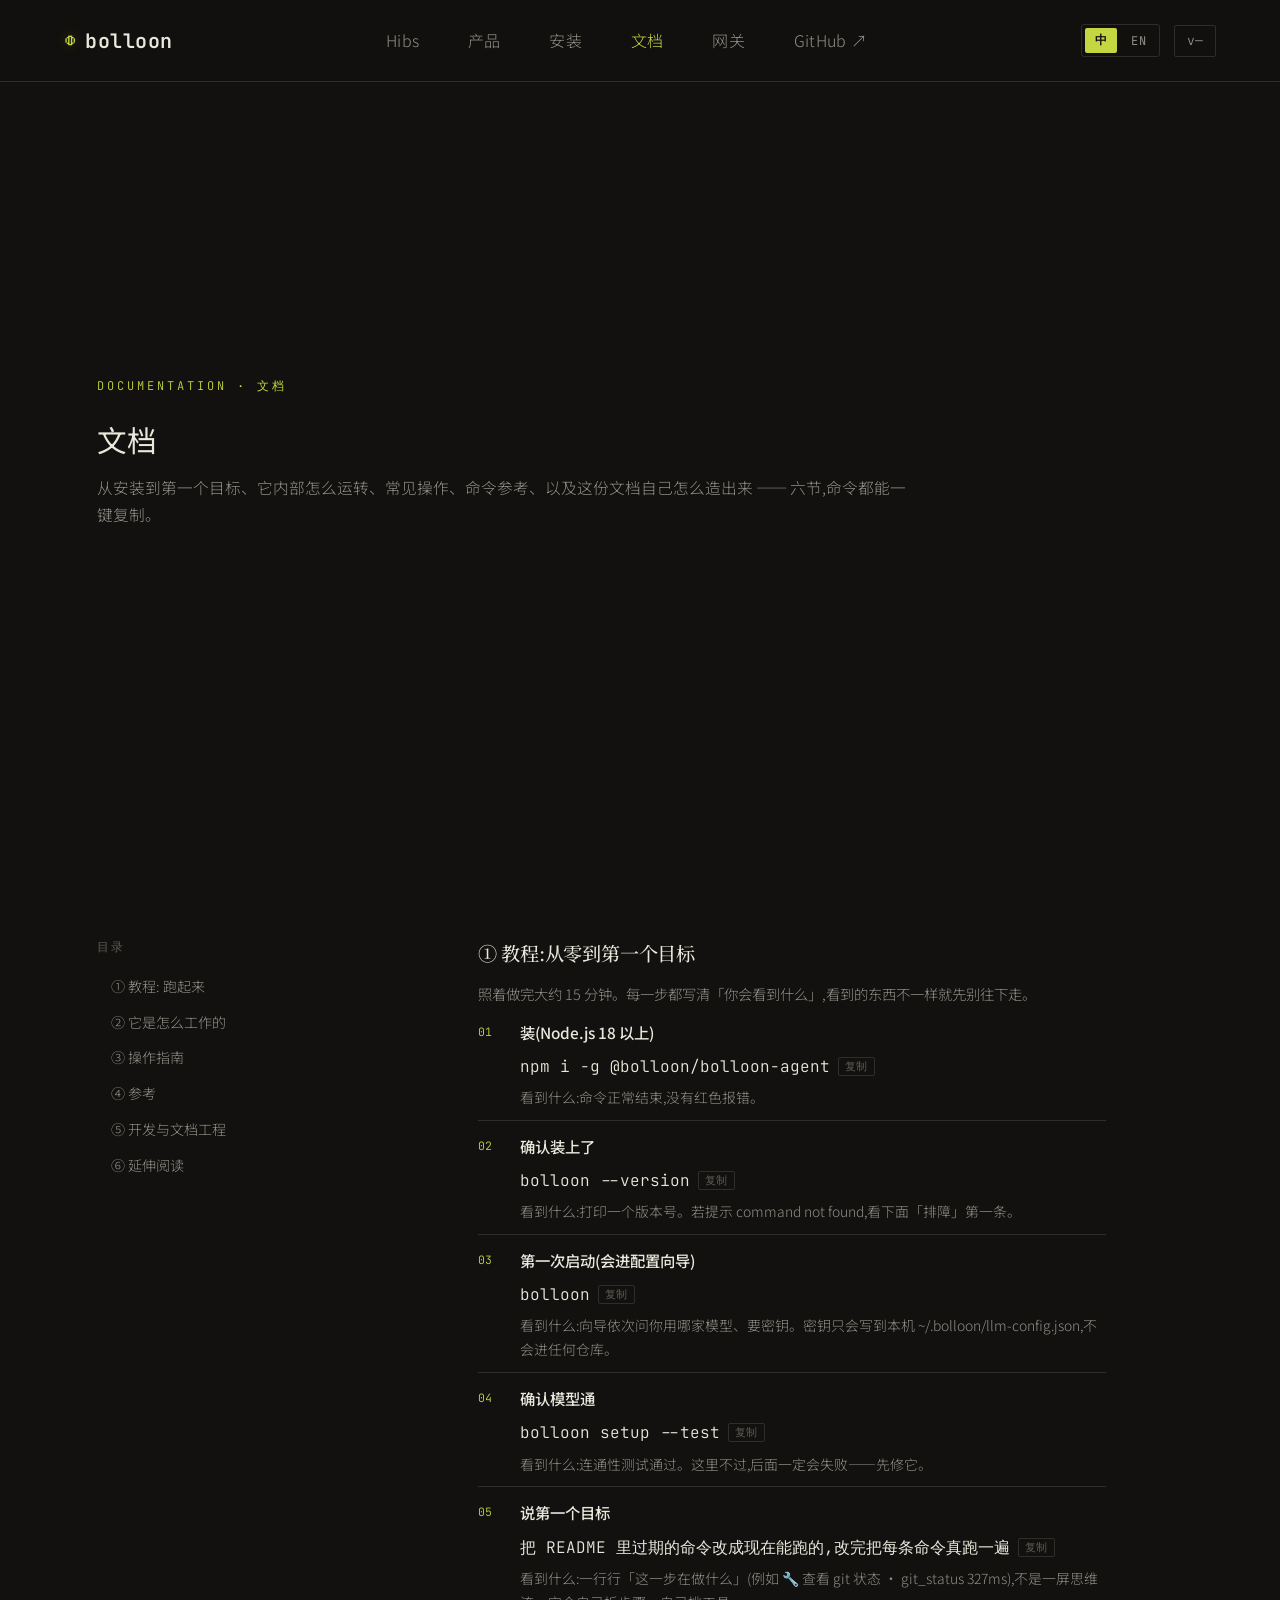
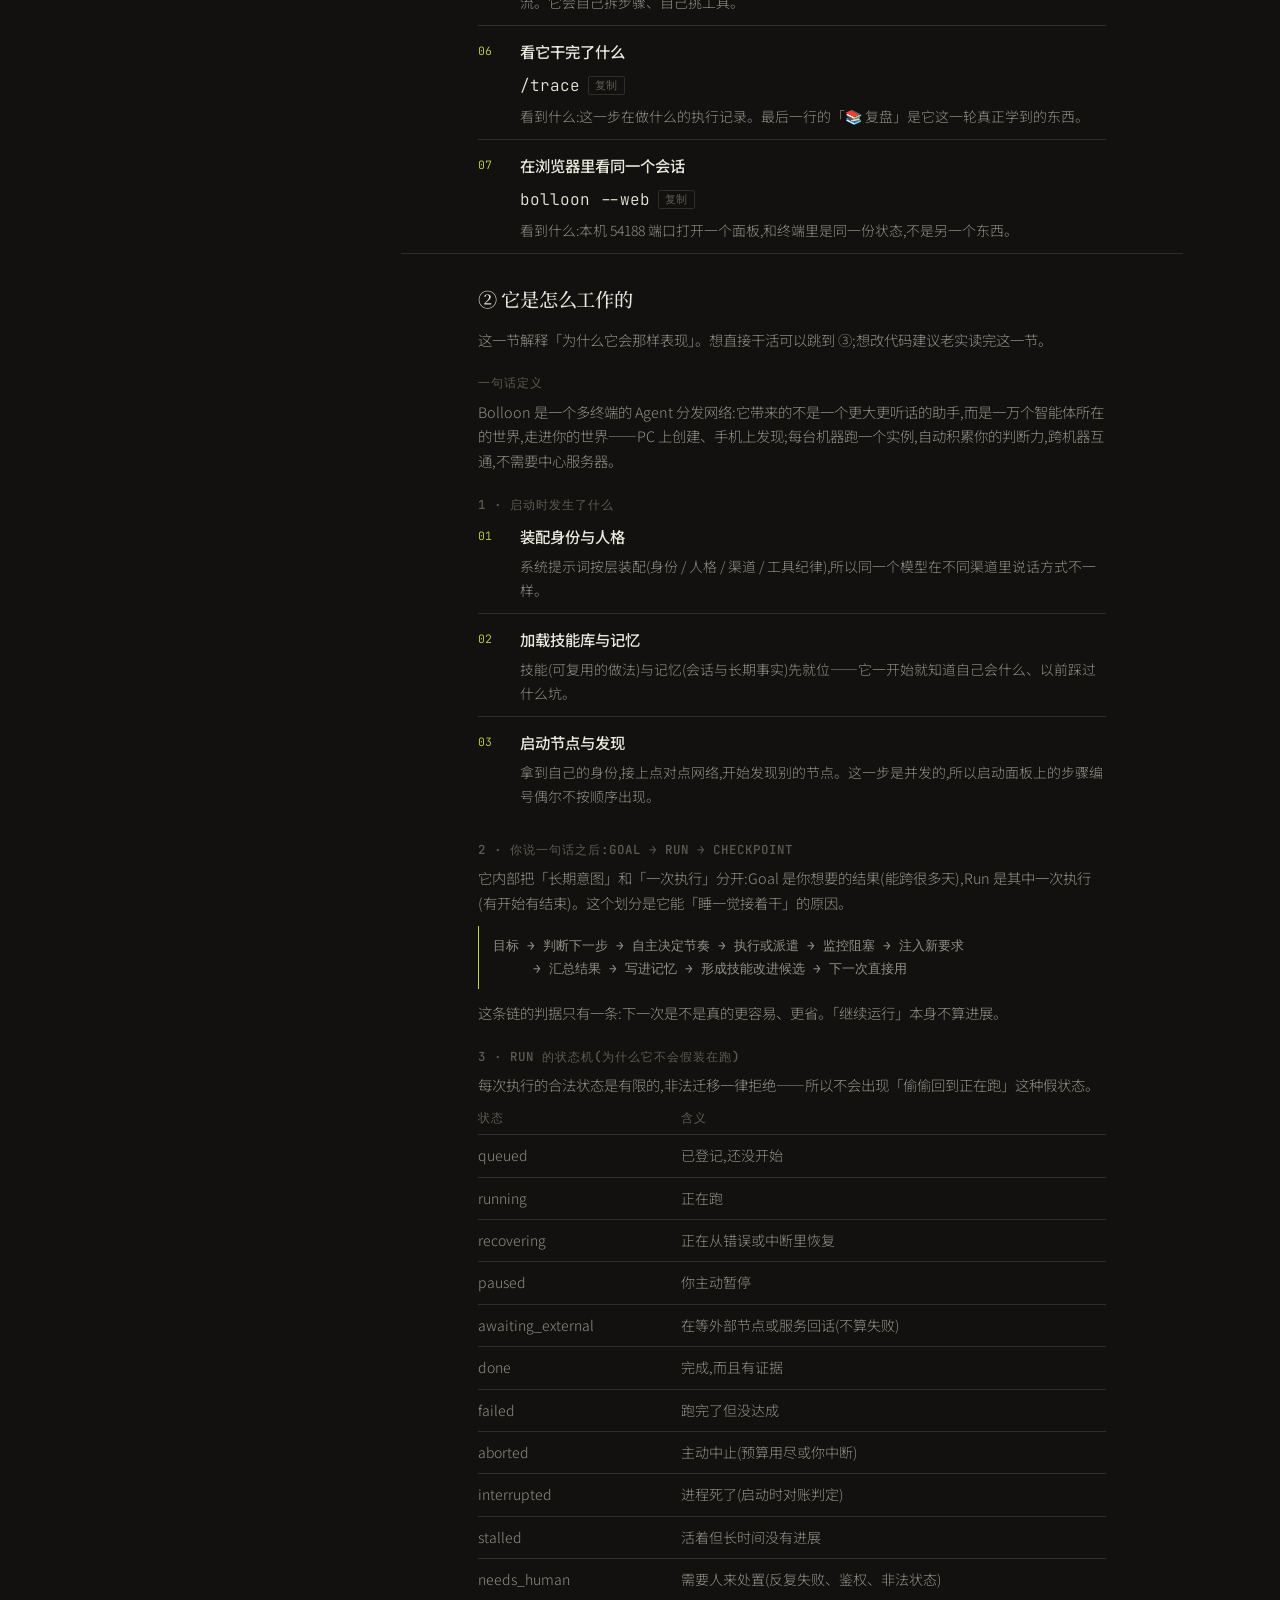
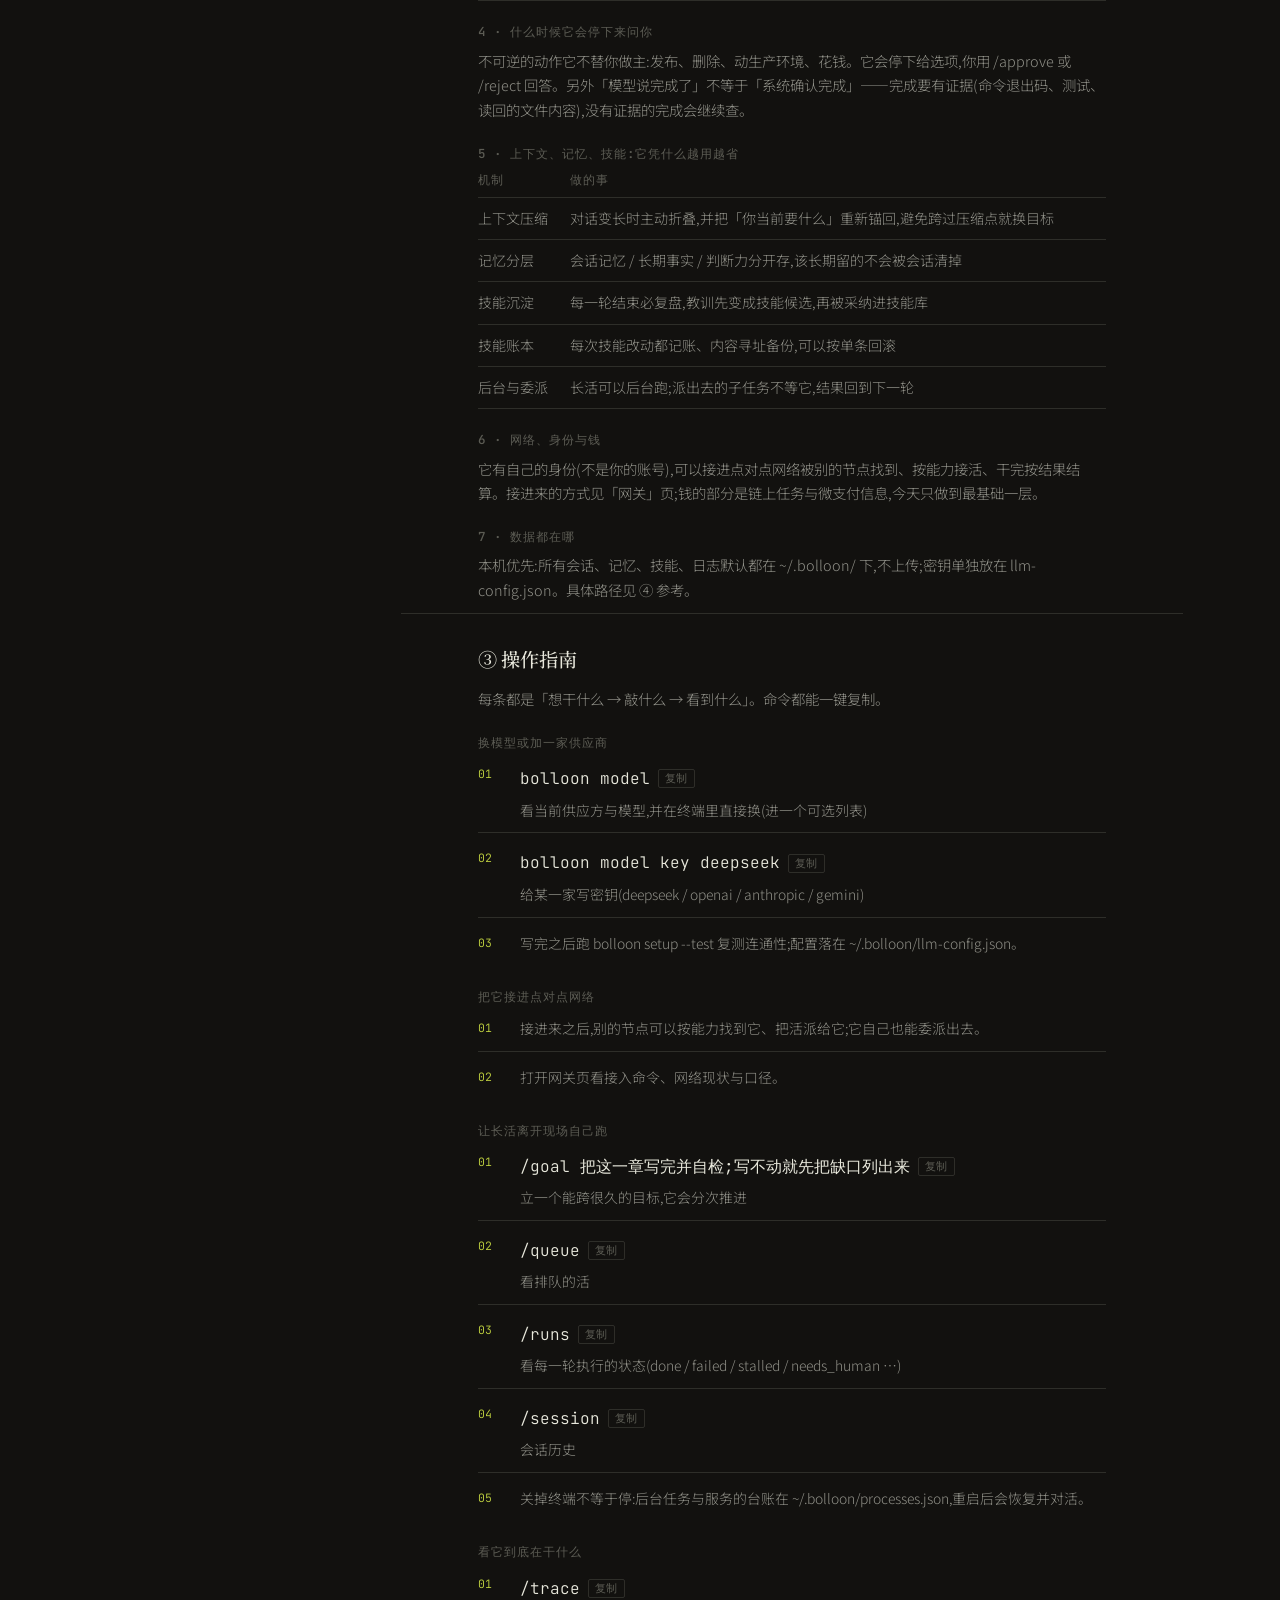
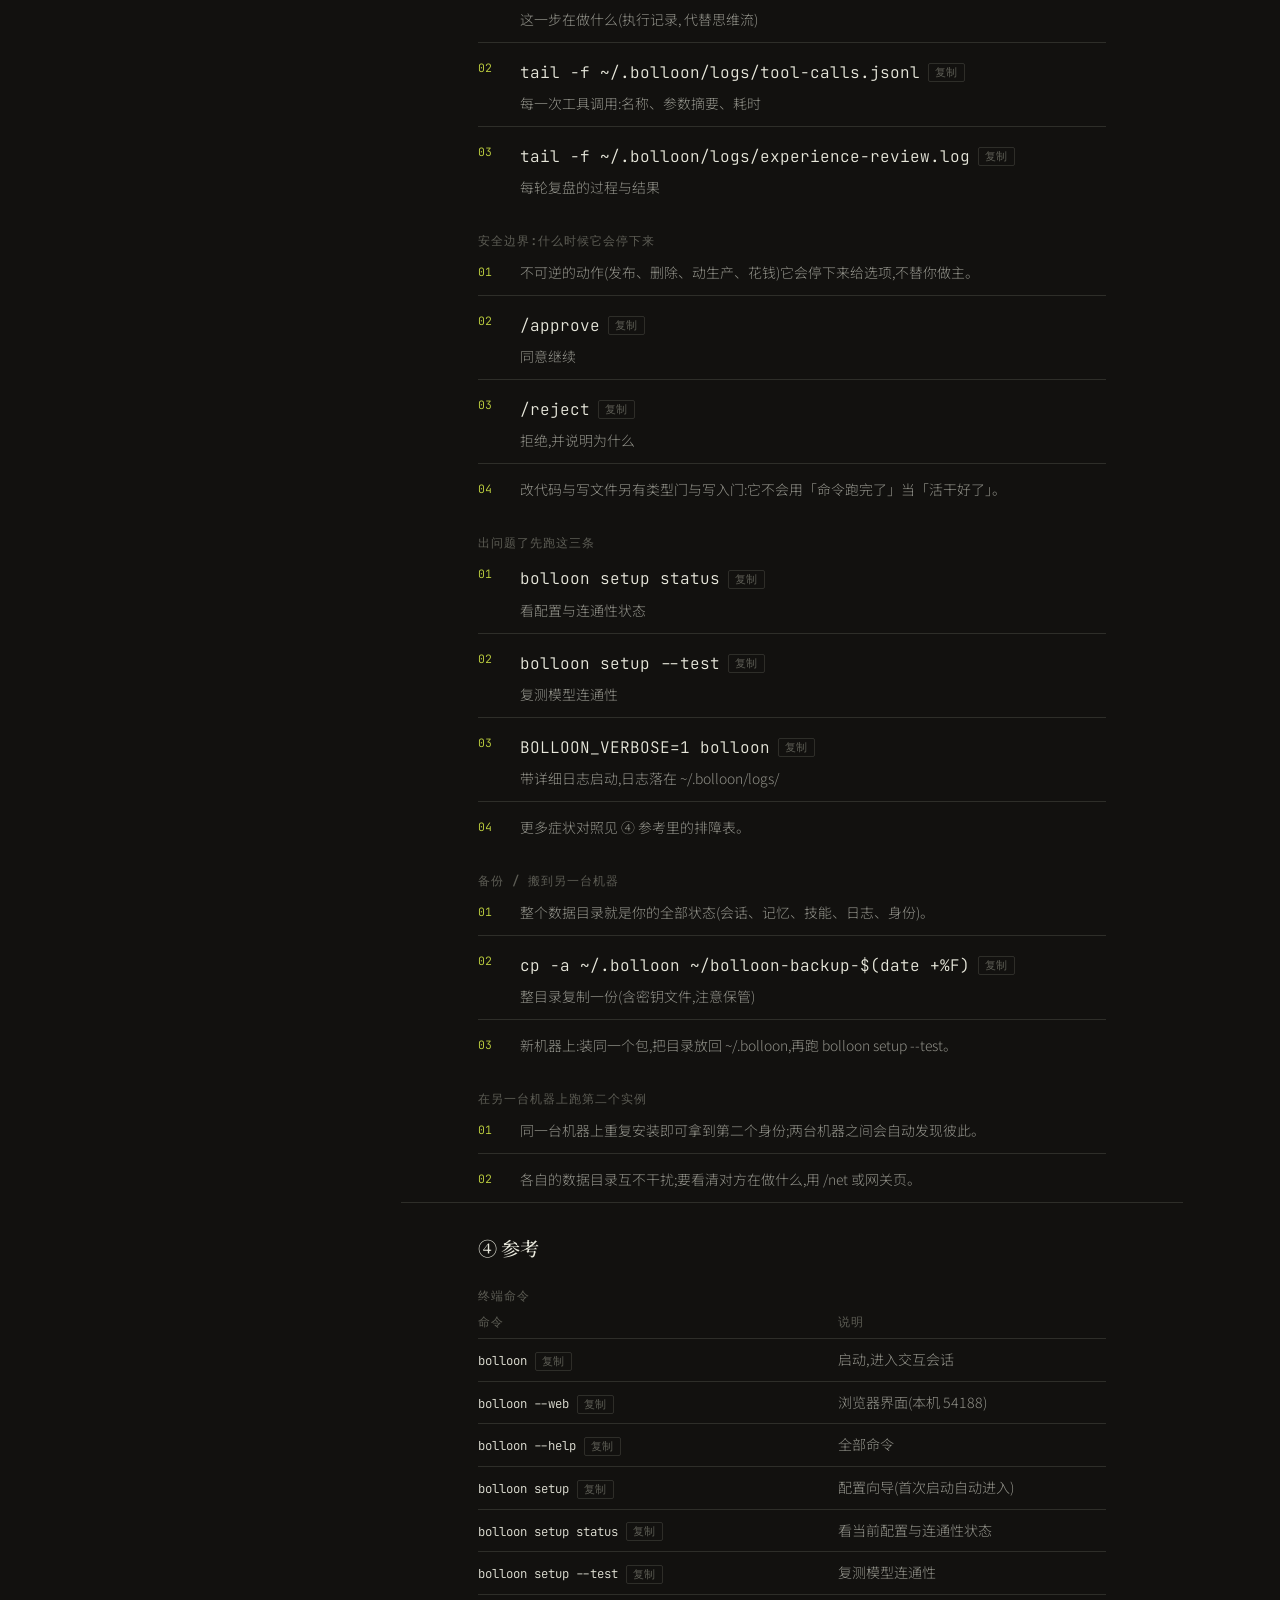
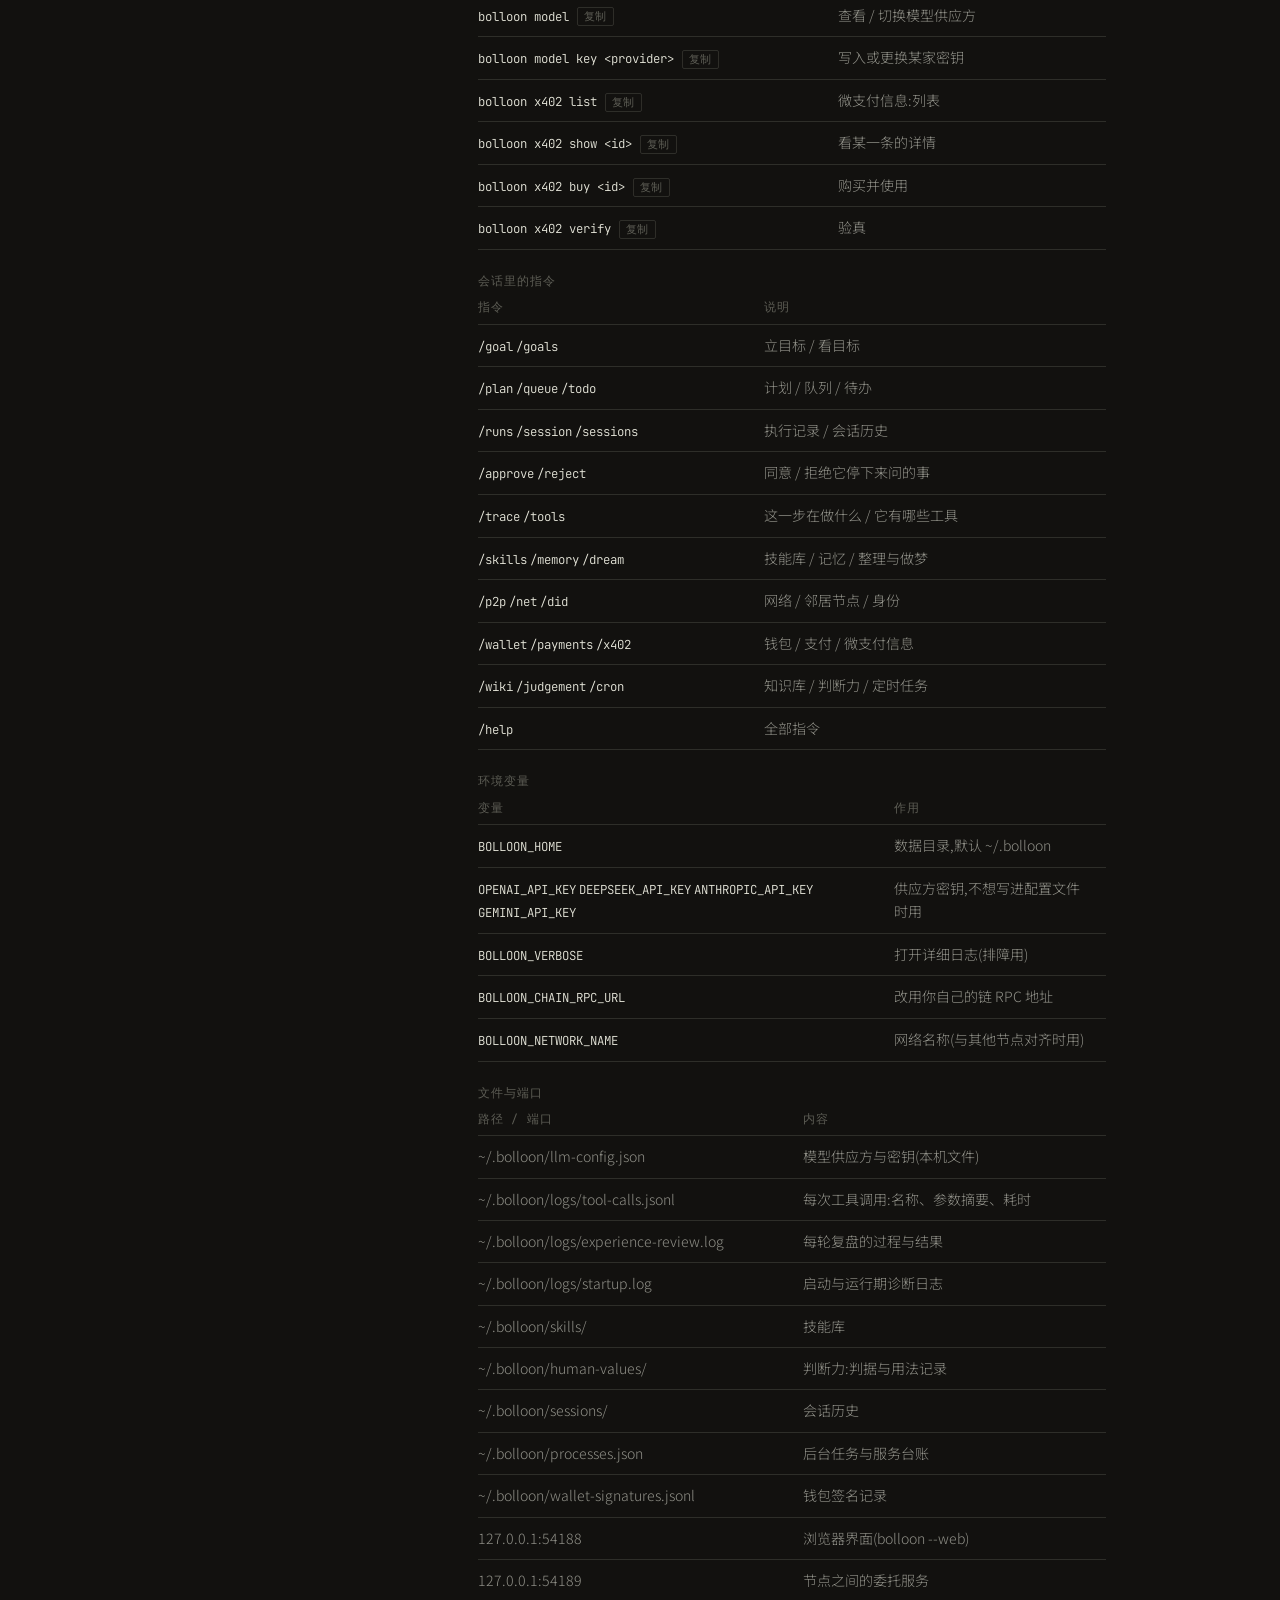
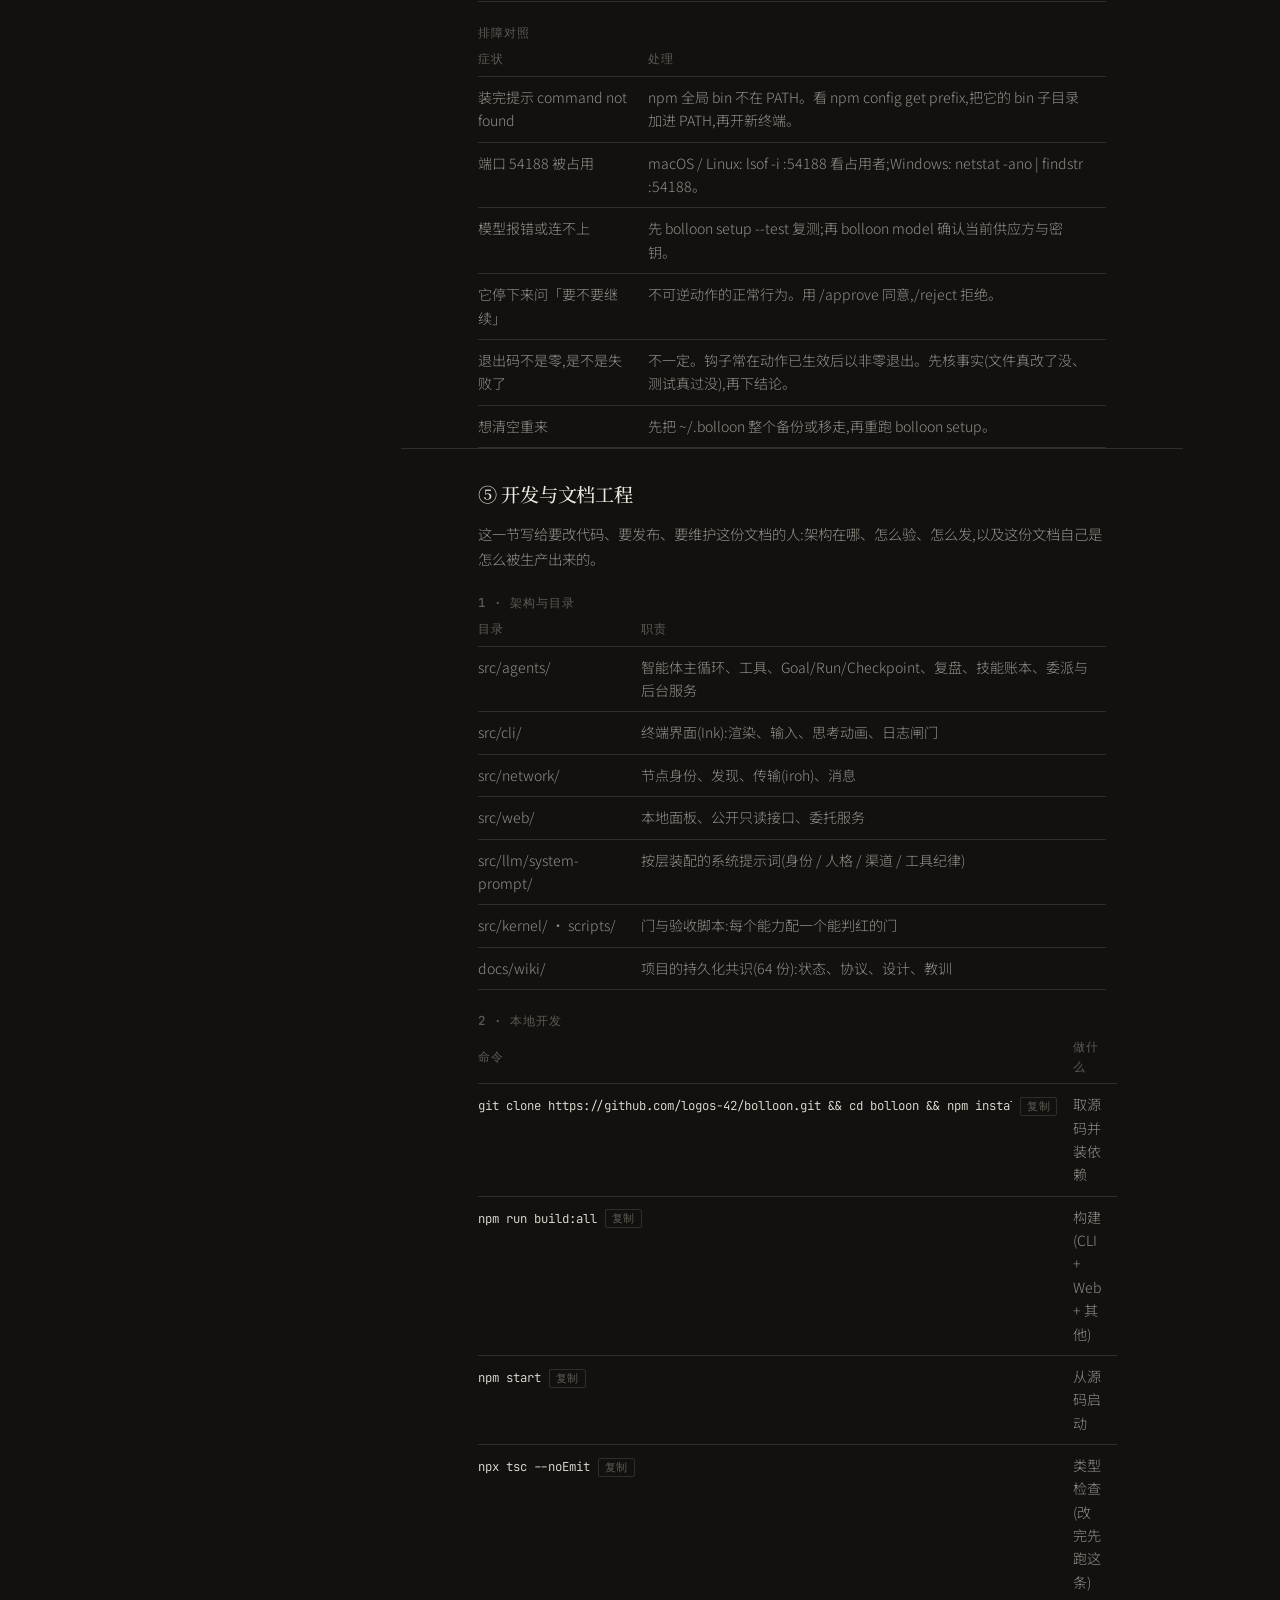
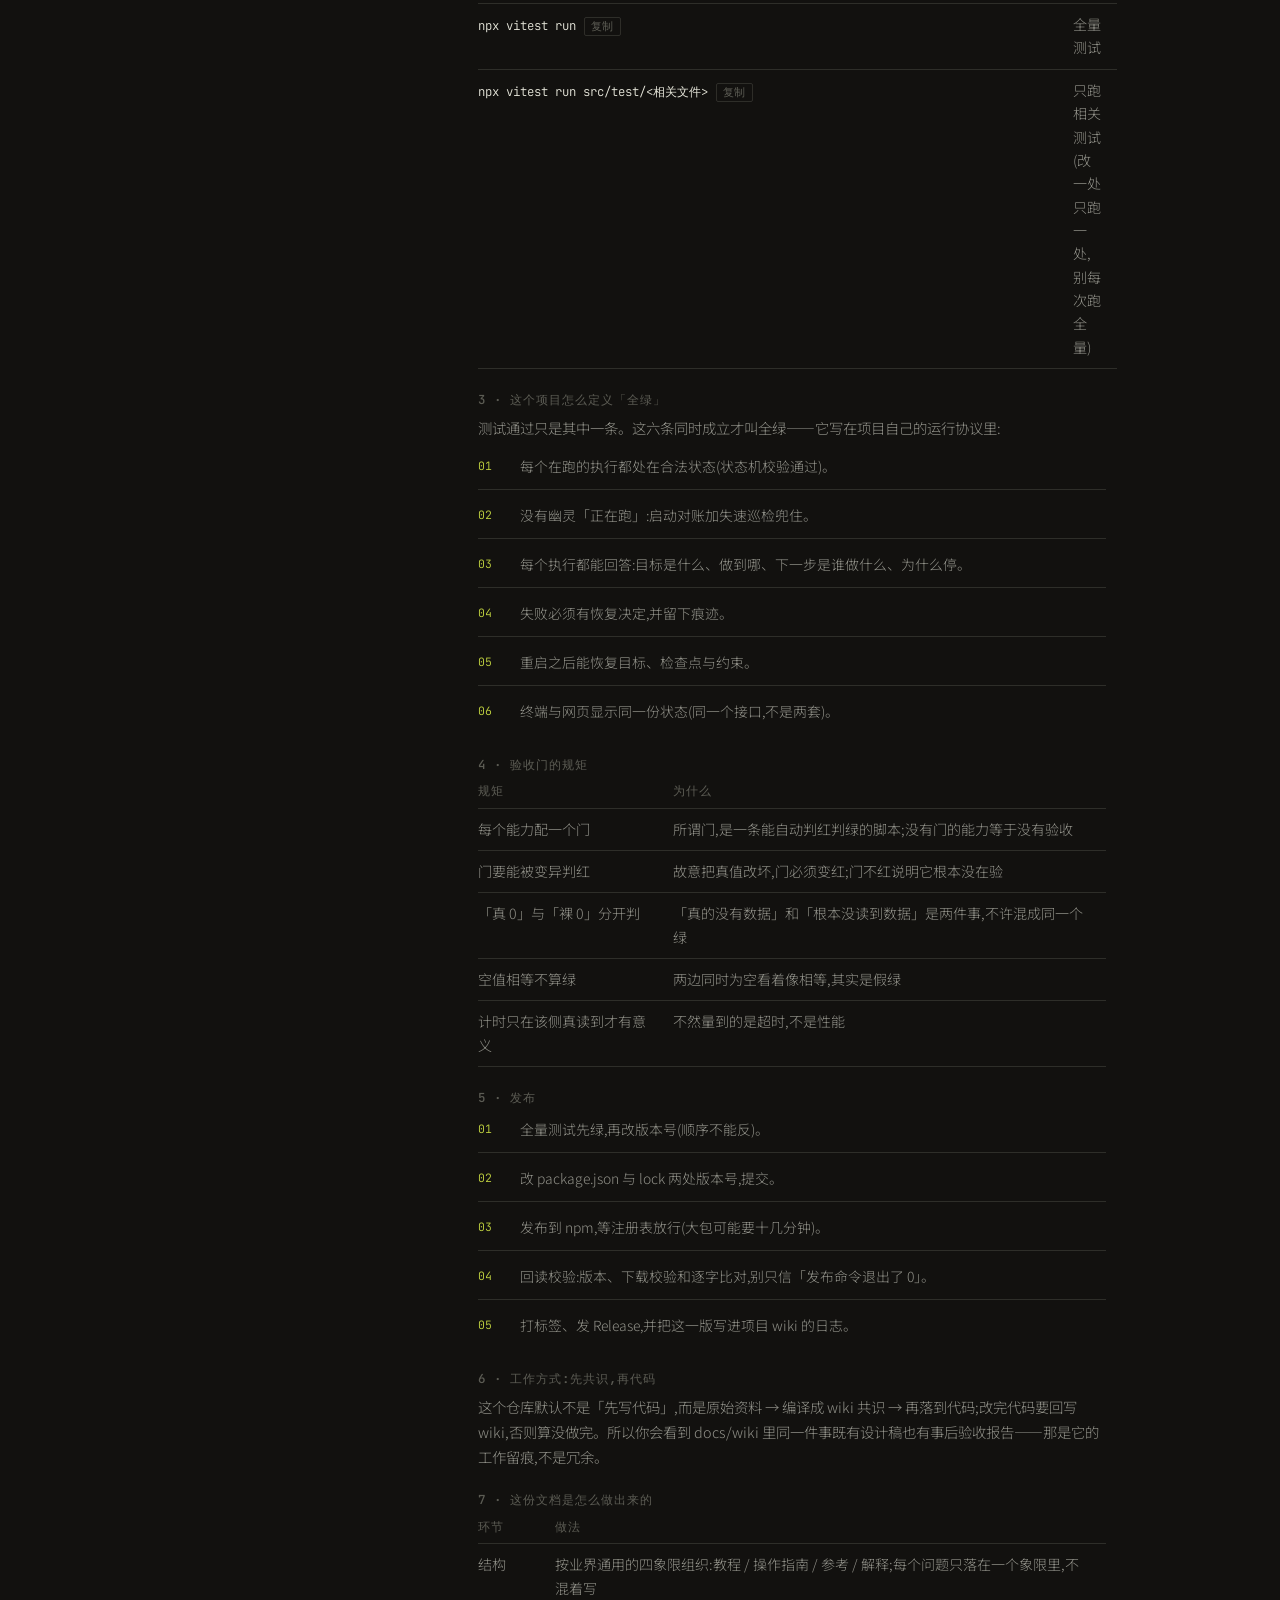
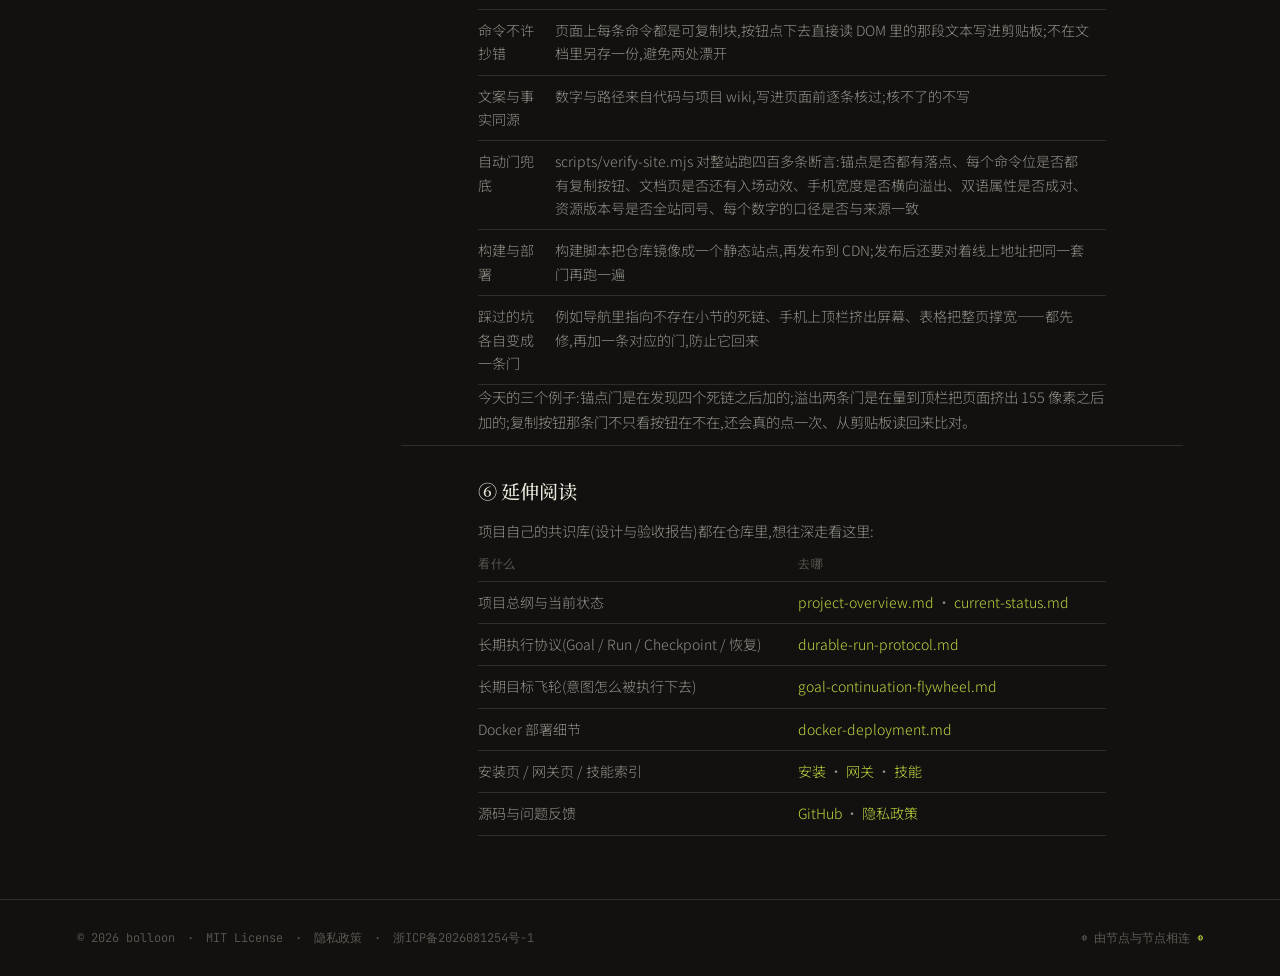
==== commit 3421c2f1: "feat(site): 主题升级 —— 一万个智能体的世界走进你的世界 (多终端 Agent 分发网络) + 版本对表 0.6.3 + 缓存 v40" ====
--- a/docs.html
+++ b/docs.html
@@ -13,7 +13,7 @@
 <link rel="icon" type="image/png" href="icons/favicon-192x192.png" sizes="192x192">
 <link rel="icon" type="image/png" href="icons/favicon-512x512.png" sizes="512x512">
 <link rel="apple-touch-icon" href="icons/apple-touch-icon.png">
-<link rel="stylesheet" href="style.css?v=39">
+<link rel="stylesheet" href="style.css?v=40">
 </head>
 <body data-page="docs">
 
@@ -150,7 +150,7 @@
       <p class="note" data-zh="这一节解释「为什么它会那样表现」。想直接干活可以跳到 ③;想改代码建议老实读完这一节。" data-en="This section explains why it behaves the way it does. Skip to ③ to get work done; if you plan to change the code, read this first.">这一节解释「为什么它会那样表现」。想直接干活可以跳到 ③;想改代码建议老实读完这一节。</p>
 
       <h3 class="doc-h3" data-zh="一句话定义" data-en="One-line definition">一句话定义</h3>
-      <p class="note" data-zh="Bolloon 是一个本地优先的点对点智能体网络:每台机器跑一个实例,自动积累你的判断力,跨机器互通,不需要中心服务器。" data-en="Bolloon is a local-first peer-to-peer agent network: one instance per machine, accumulating your judgement as it works, talking to other machines without any central server.">Bolloon 是一个本地优先的点对点智能体网络:每台机器跑一个实例,自动积累你的判断力,跨机器互通,不需要中心服务器。</p>
+      <p class="note" data-zh="Bolloon 是一个多终端的 Agent 分发网络:它带来的不是一个更大更听话的助手,而是一万个智能体所在的世界,走进你的世界——PC 上创建、手机上发现;每台机器跑一个实例,自动积累你的判断力,跨机器互通,不需要中心服务器。" data-en="Bolloon is a multi-device agent distribution network: it brings not a bigger, more obedient assistant, but a world where ten thousand agents live, stepping into yours — created on PC, discovered on phone; one instance per machine, accumulating your judgement as it works, talking to other machines without any central server.">Bolloon 是一个多终端的 Agent 分发网络:它带来的不是一个更大更听话的助手,而是一万个智能体所在的世界,走进你的世界——PC 上创建、手机上发现;每台机器跑一个实例,自动积累你的判断力,跨机器互通,不需要中心服务器。</p>
 
       <h3 class="doc-h3" data-zh="1 · 启动时发生了什么" data-en="1 · What happens on startup">1 · 启动时发生了什么</h3>
       <ol class="tut">
@@ -472,6 +472,6 @@
   <span class="foot-right" data-zh="◍ 由节点与节点相连" data-en="◍ Connected node to node">◍ 由节点与节点相连</span>
 </footer>
 
-<script src="app.js?v=39"></script>
+<script src="app.js?v=40"></script>
 </body>
 </html>
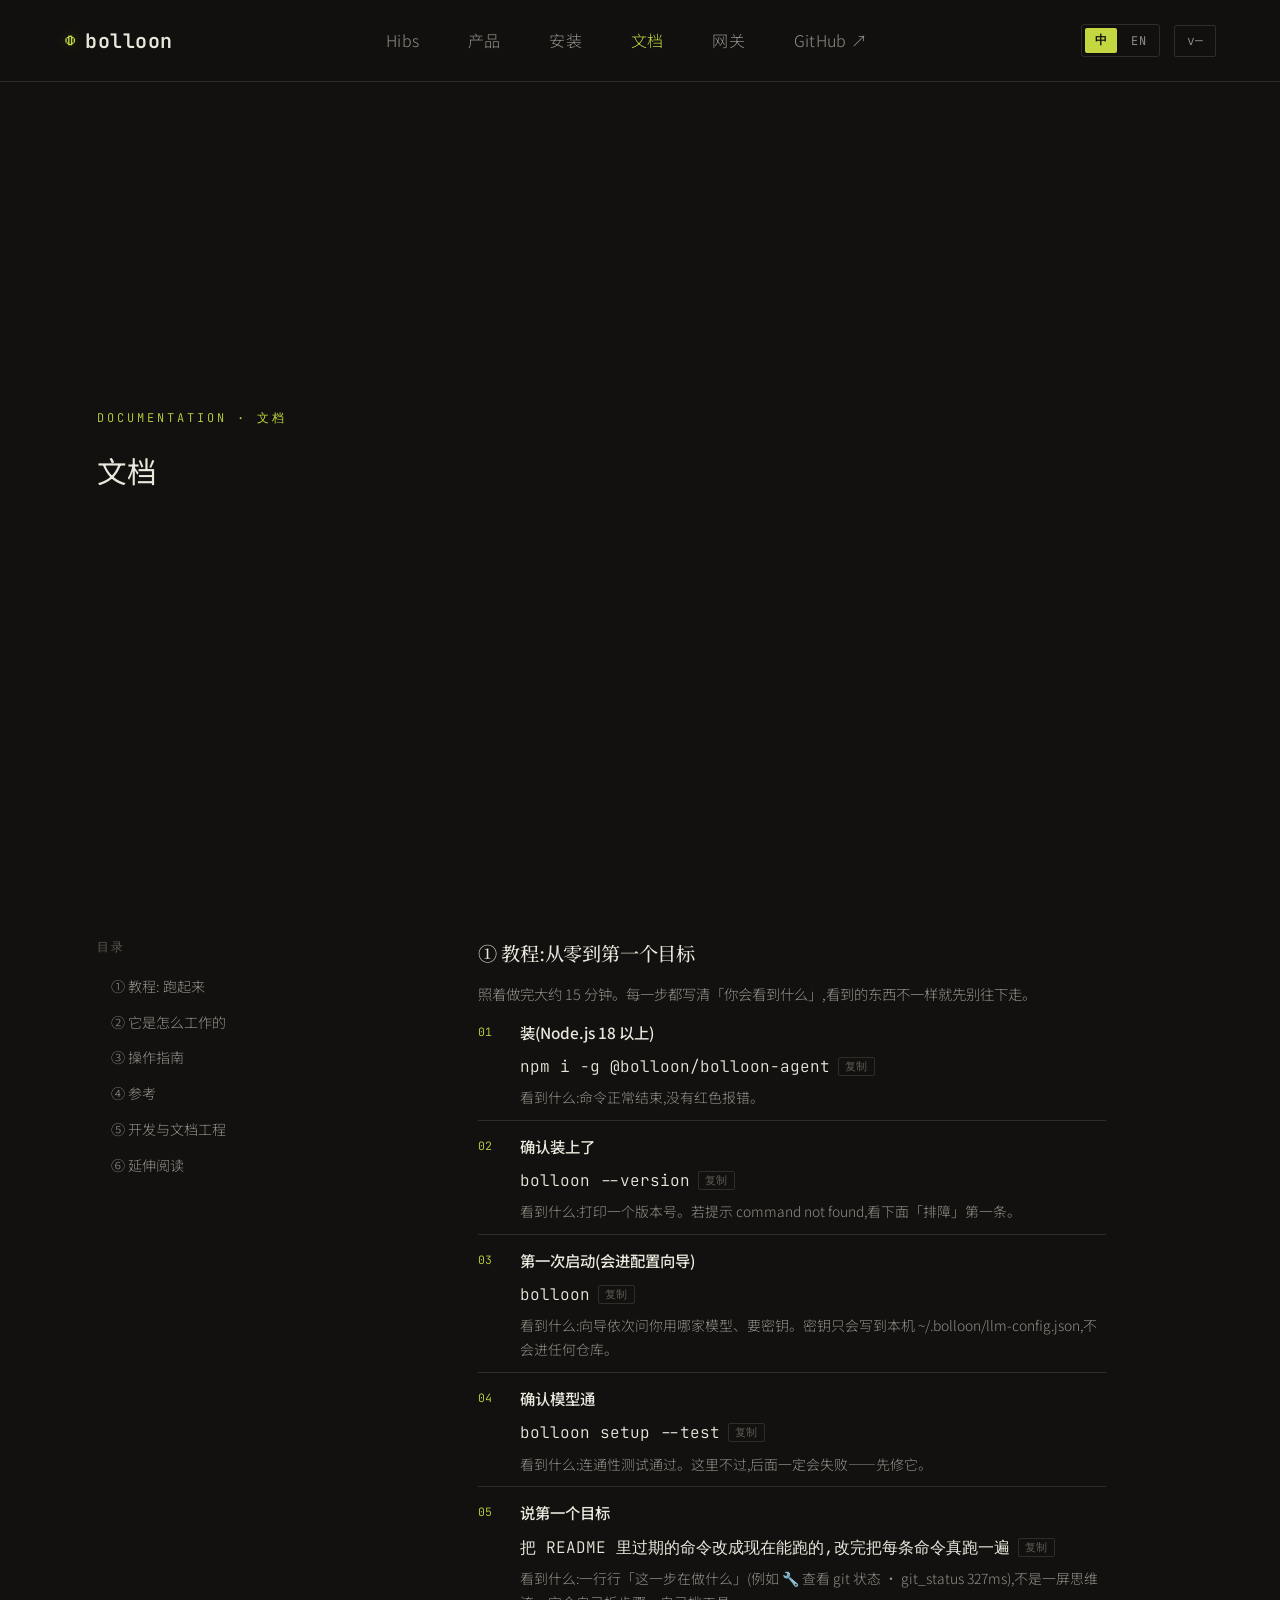
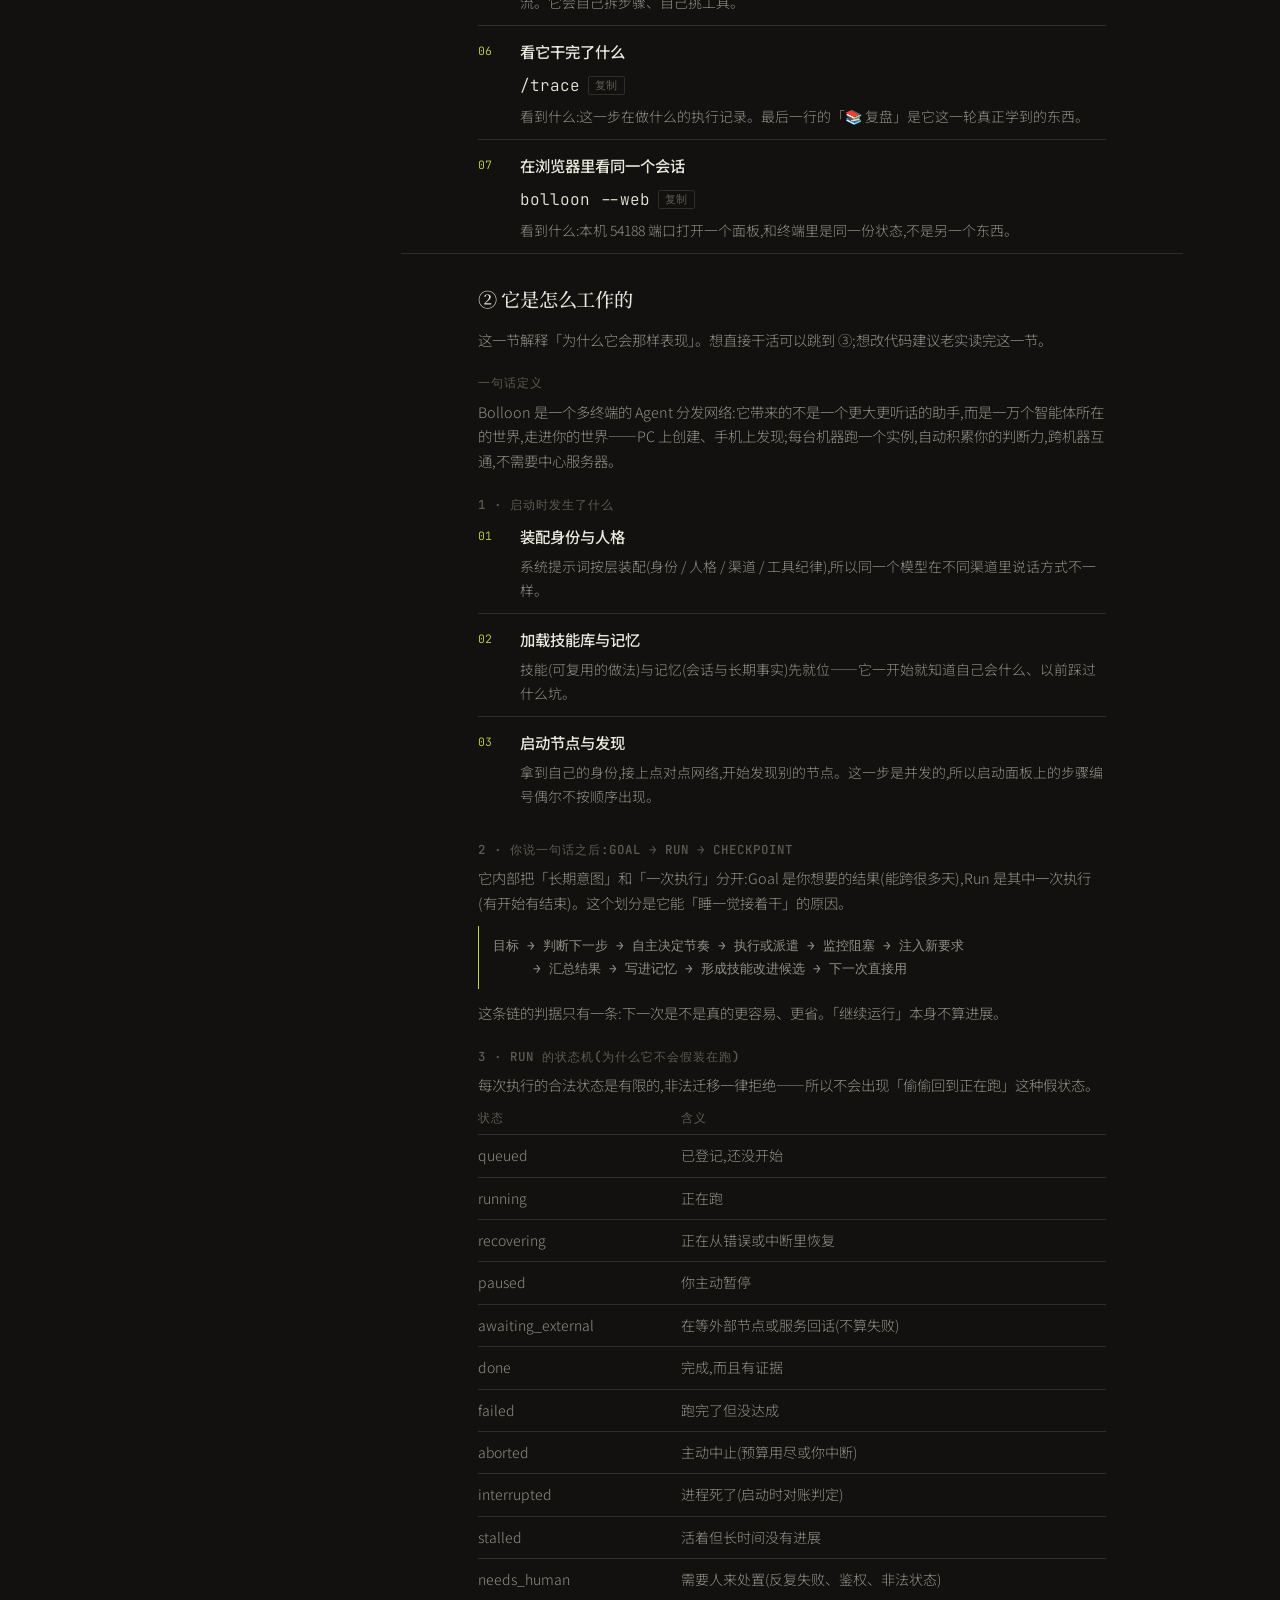
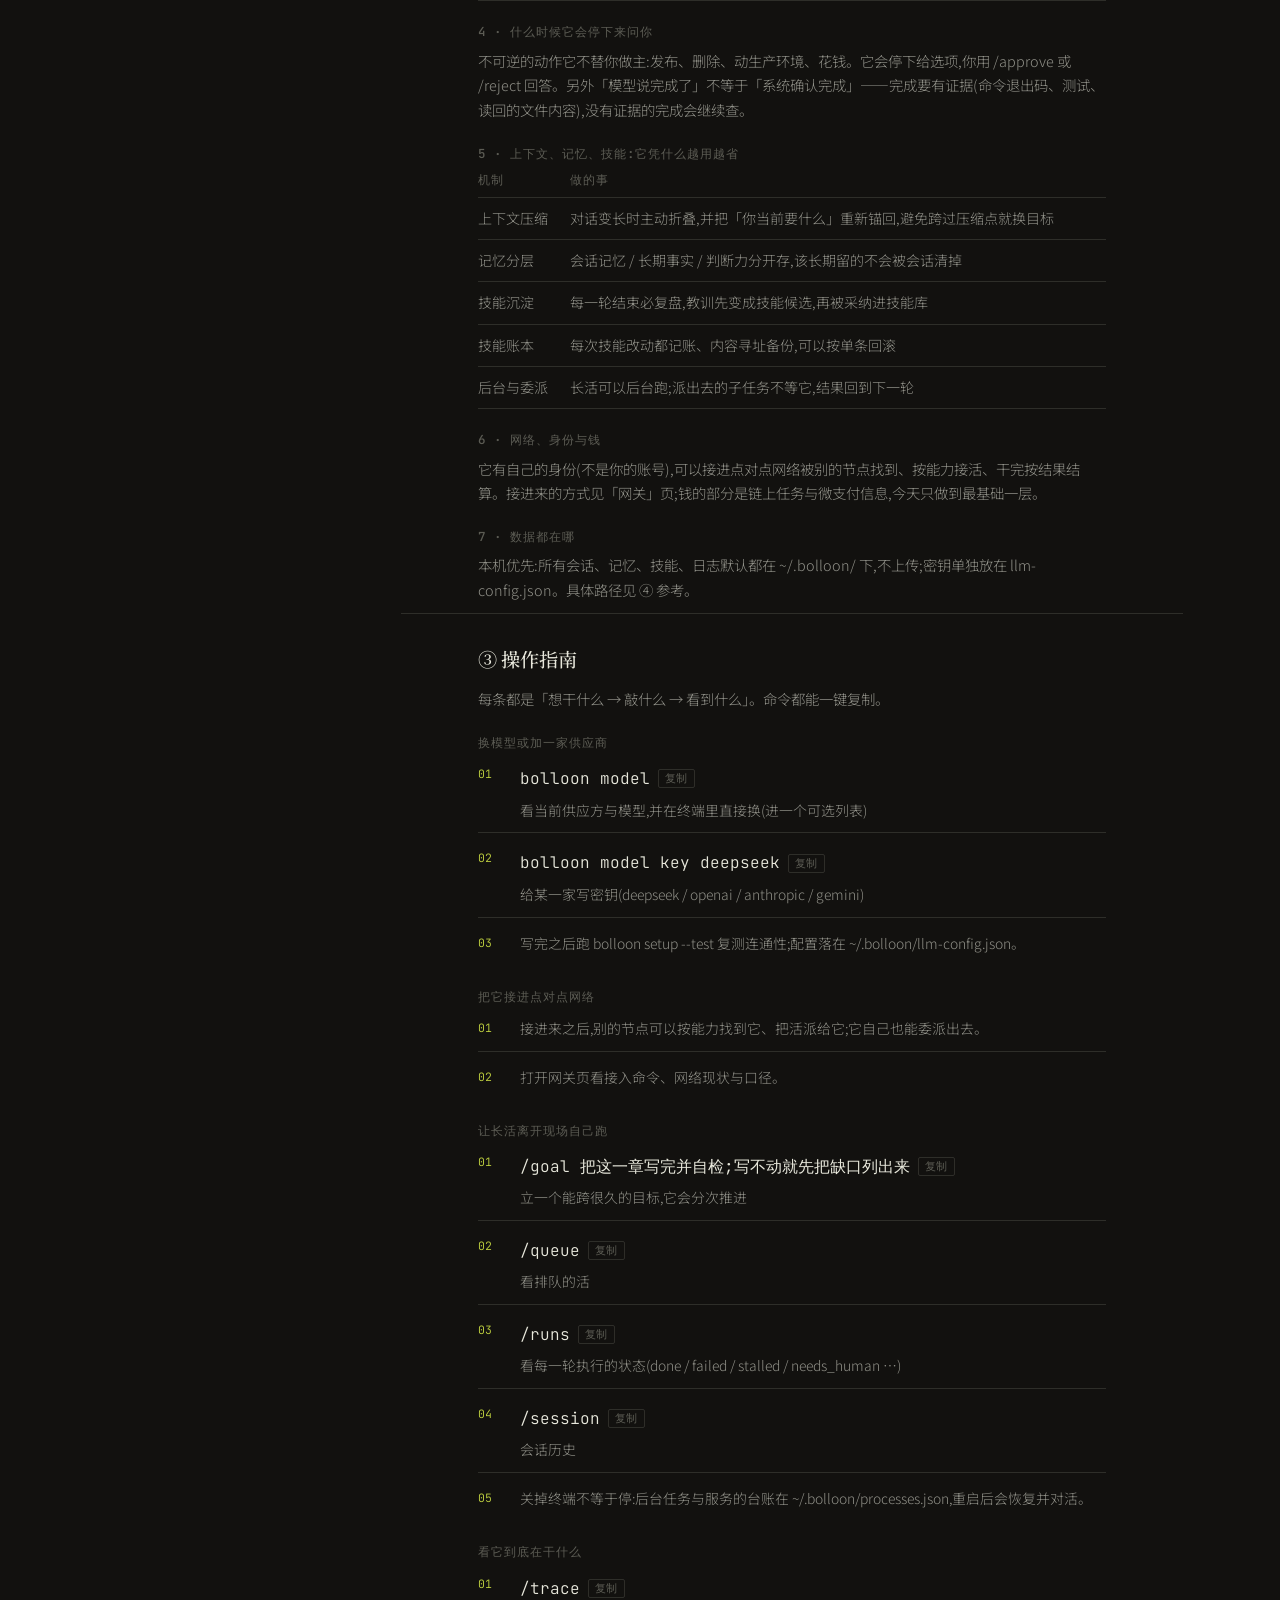
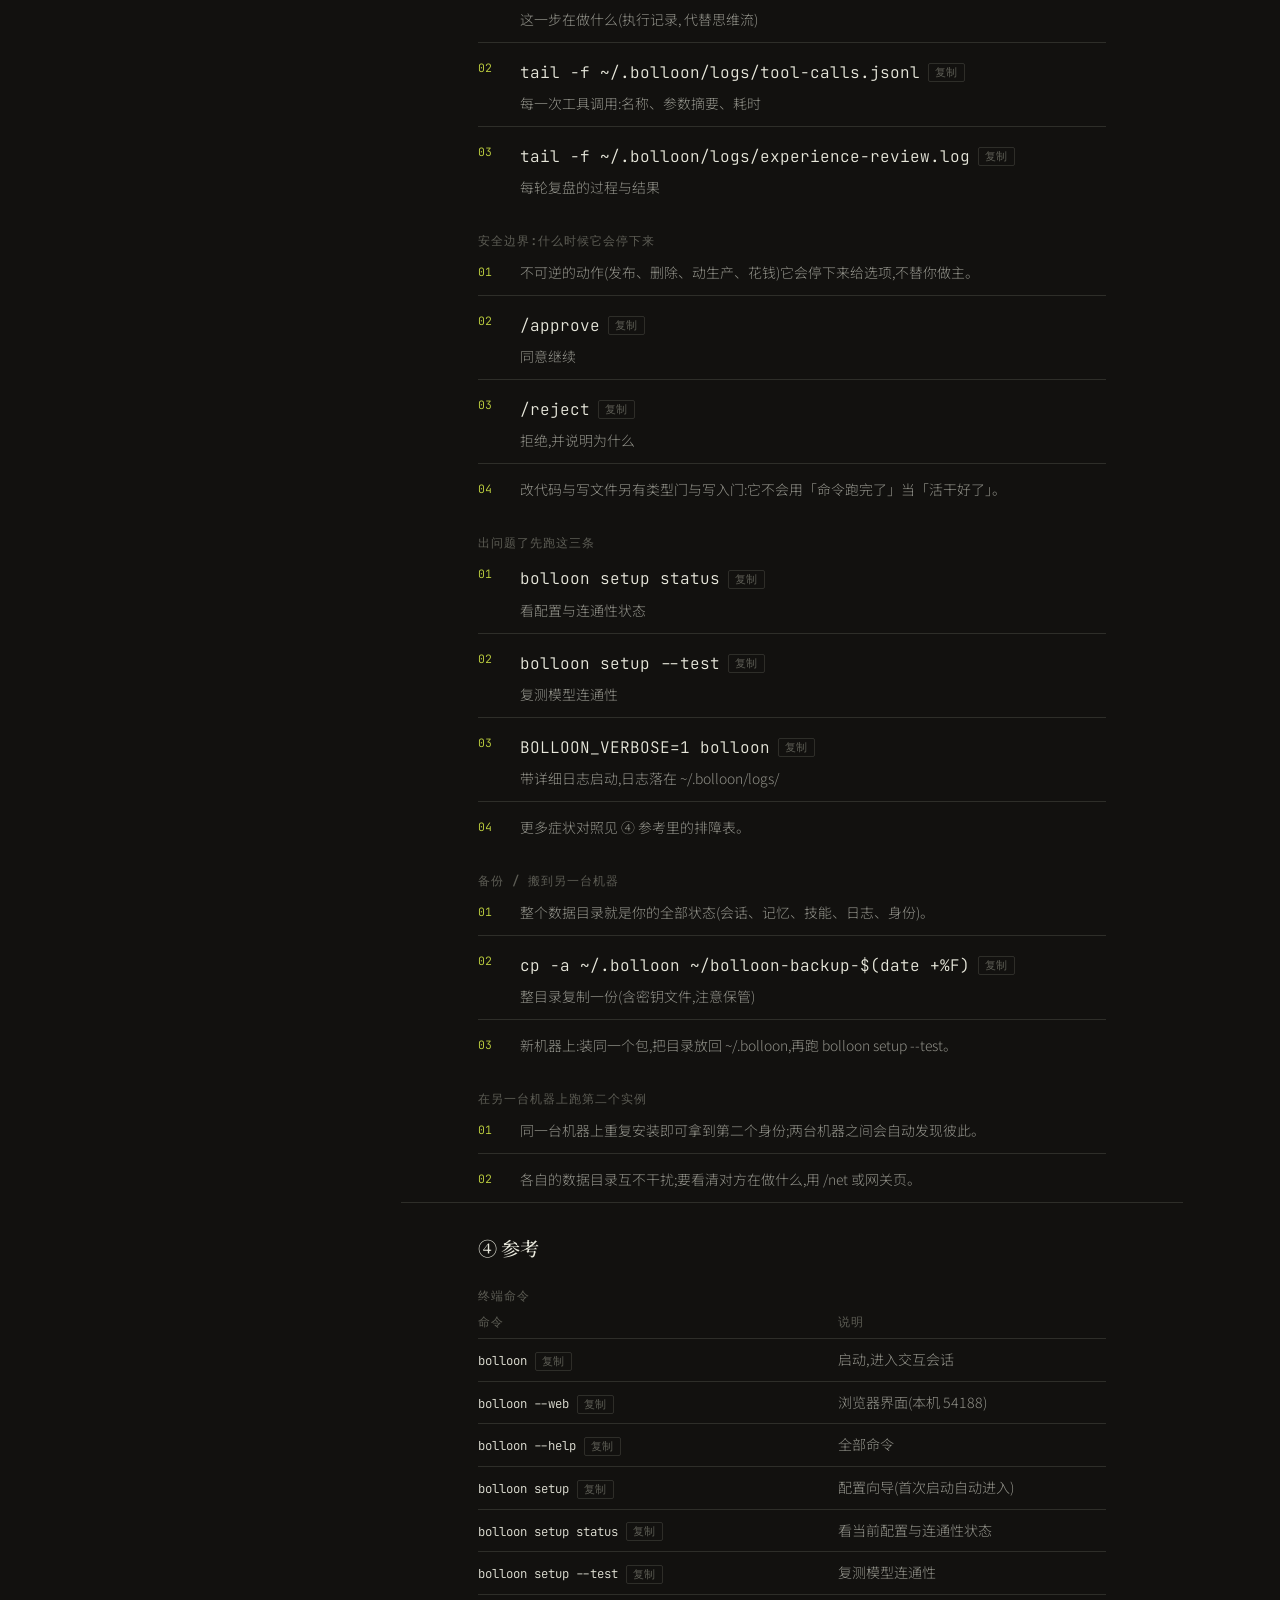
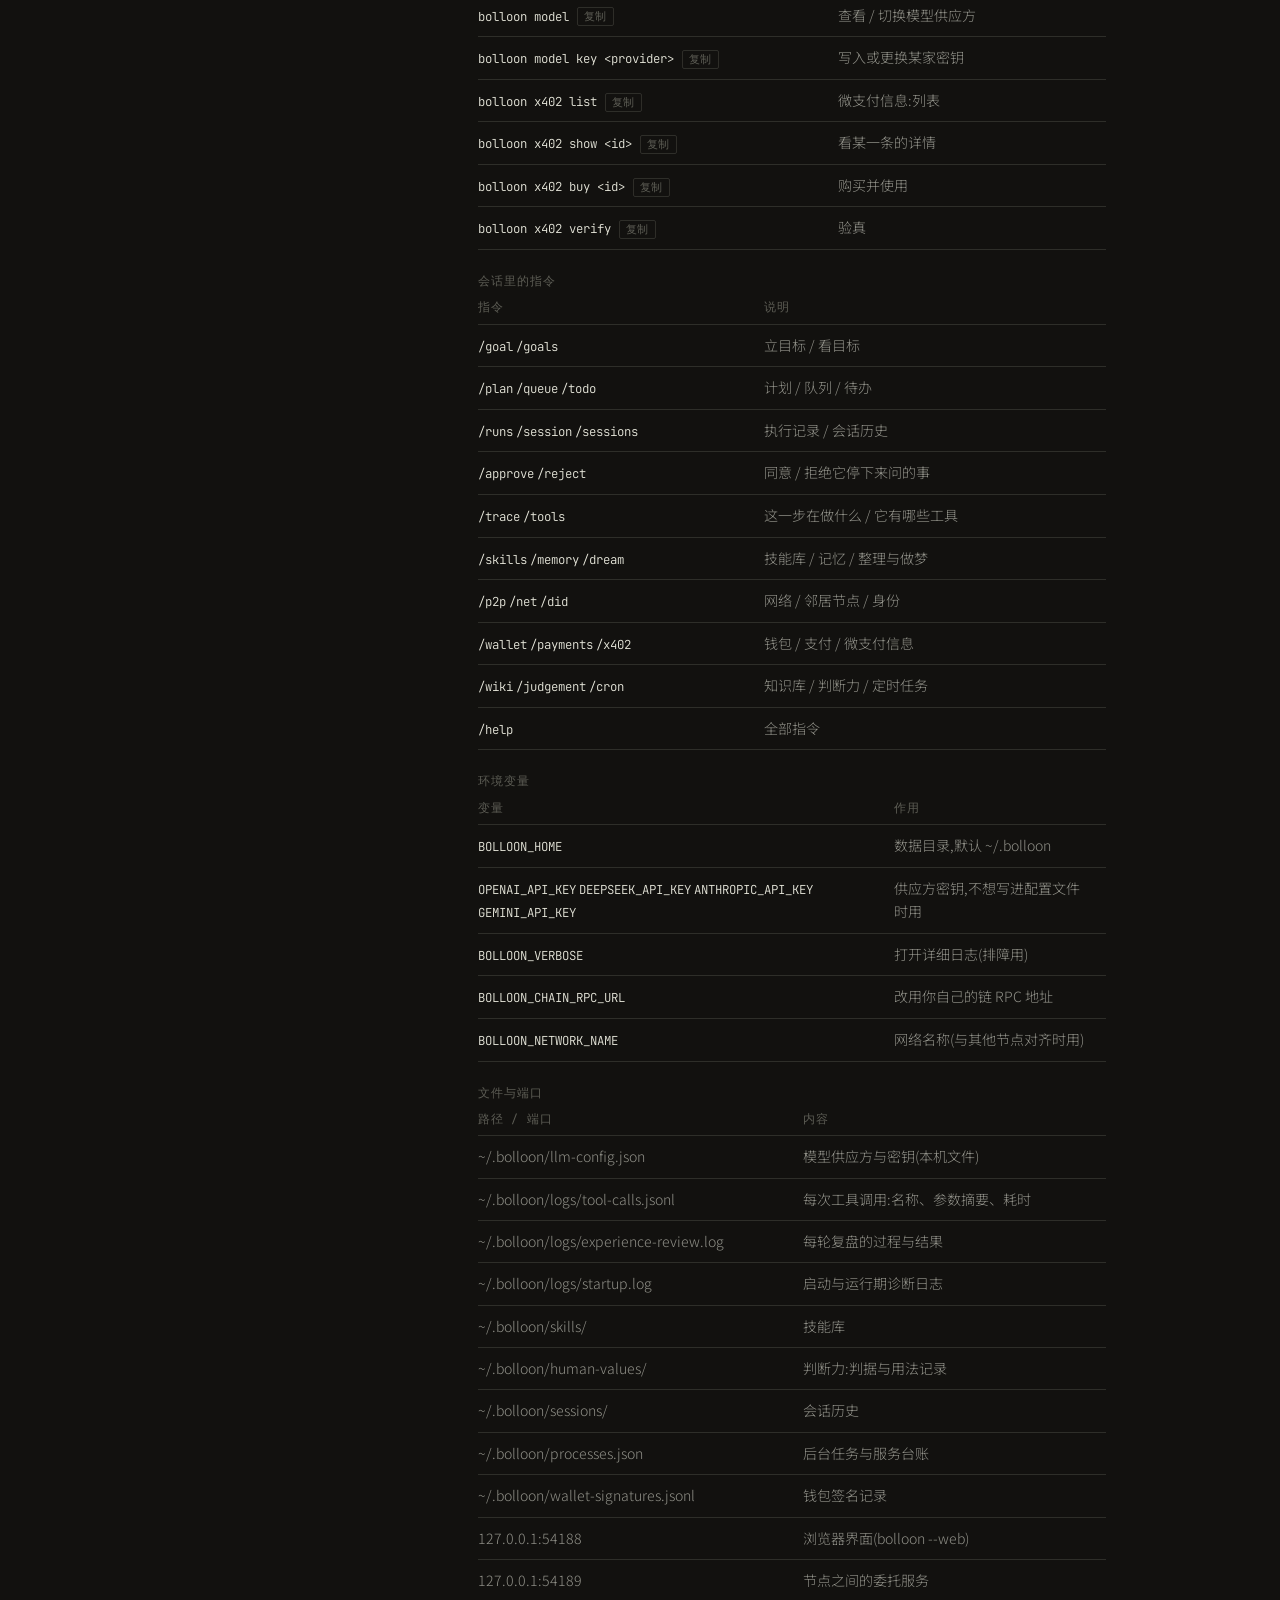
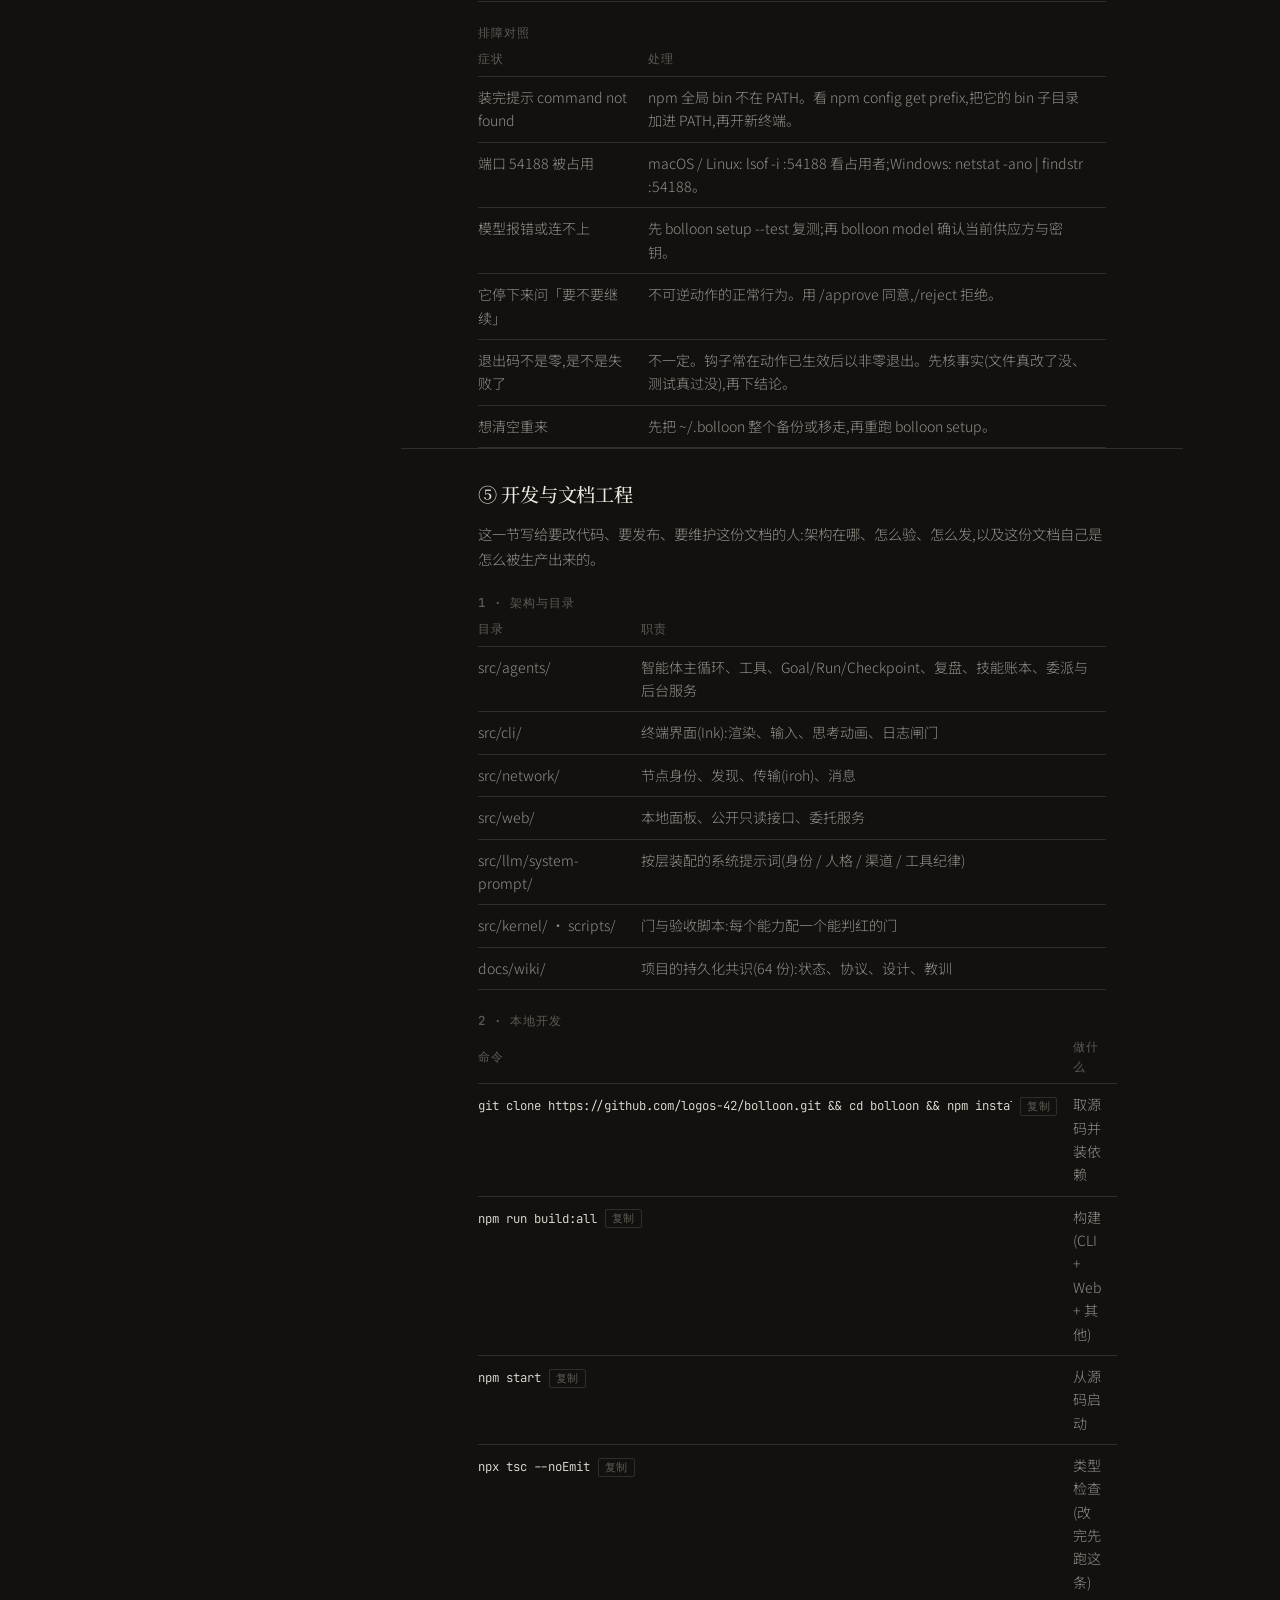
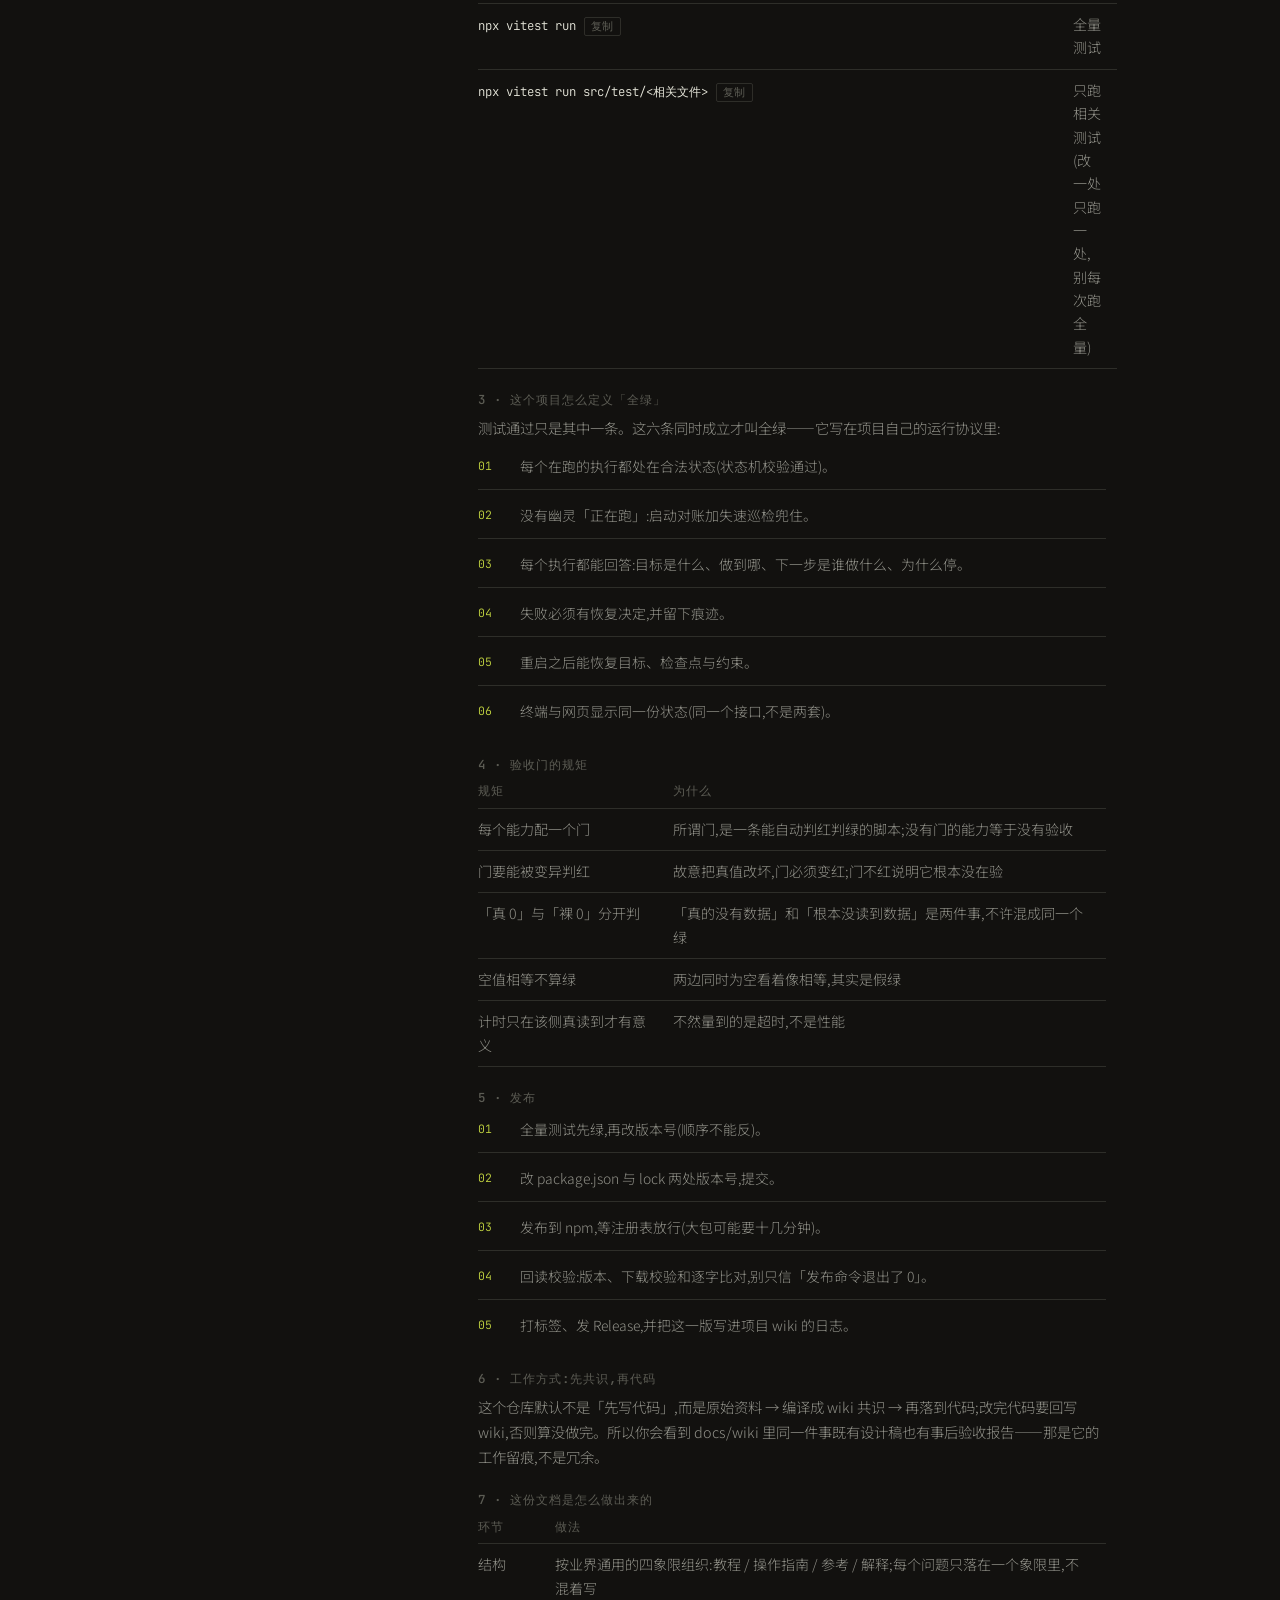
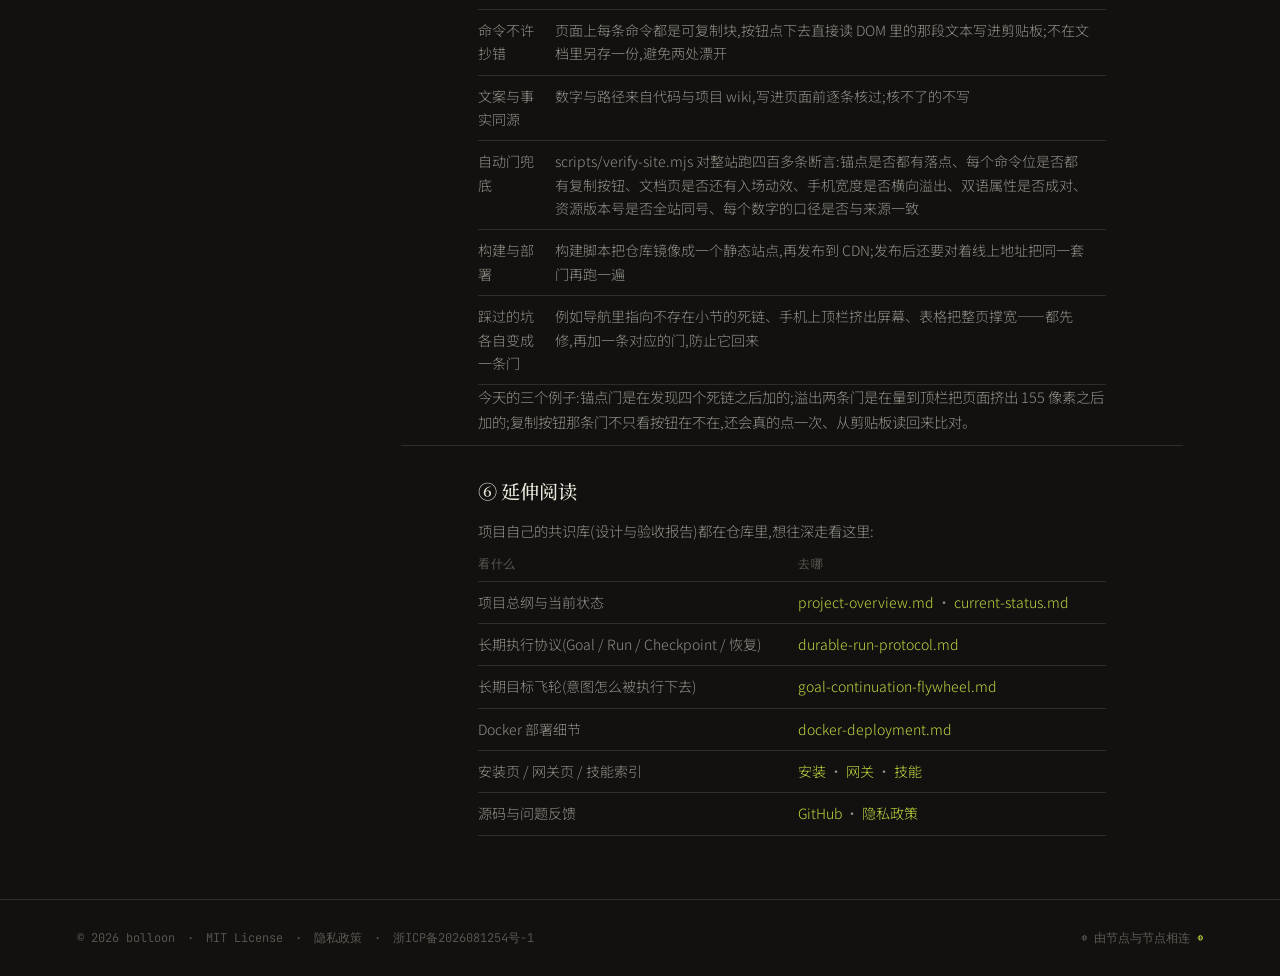
==== commit 1305164d: "style(docs): 删除文档页序厅解释行, 只留标题" ====
--- a/docs.html
+++ b/docs.html
@@ -87,7 +87,6 @@
   <div class="section-head">
     <p class="kicker" data-zh="Documentation · 文档" data-en="Documentation">Documentation · 文档</p>
     <h1 class="doc-h1" data-zh="文档" data-en="Documentation">文档</h1>
-    <p class="doc-introline" data-zh="从安装到第一个目标、它内部怎么运转、常见操作、命令参考、以及这份文档自己怎么造出来 —— 六节,命令都能一键复制。" data-en="From install to your first goal, how it works inside, common tasks, a command reference, and how this page itself is built — six sections, every command copyable.">从安装到第一个目标、它内部怎么运转、常见操作、命令参考、以及这份文档自己怎么造出来 —— 六节,命令都能一键复制。</p>
   </div>
 </section>
 
